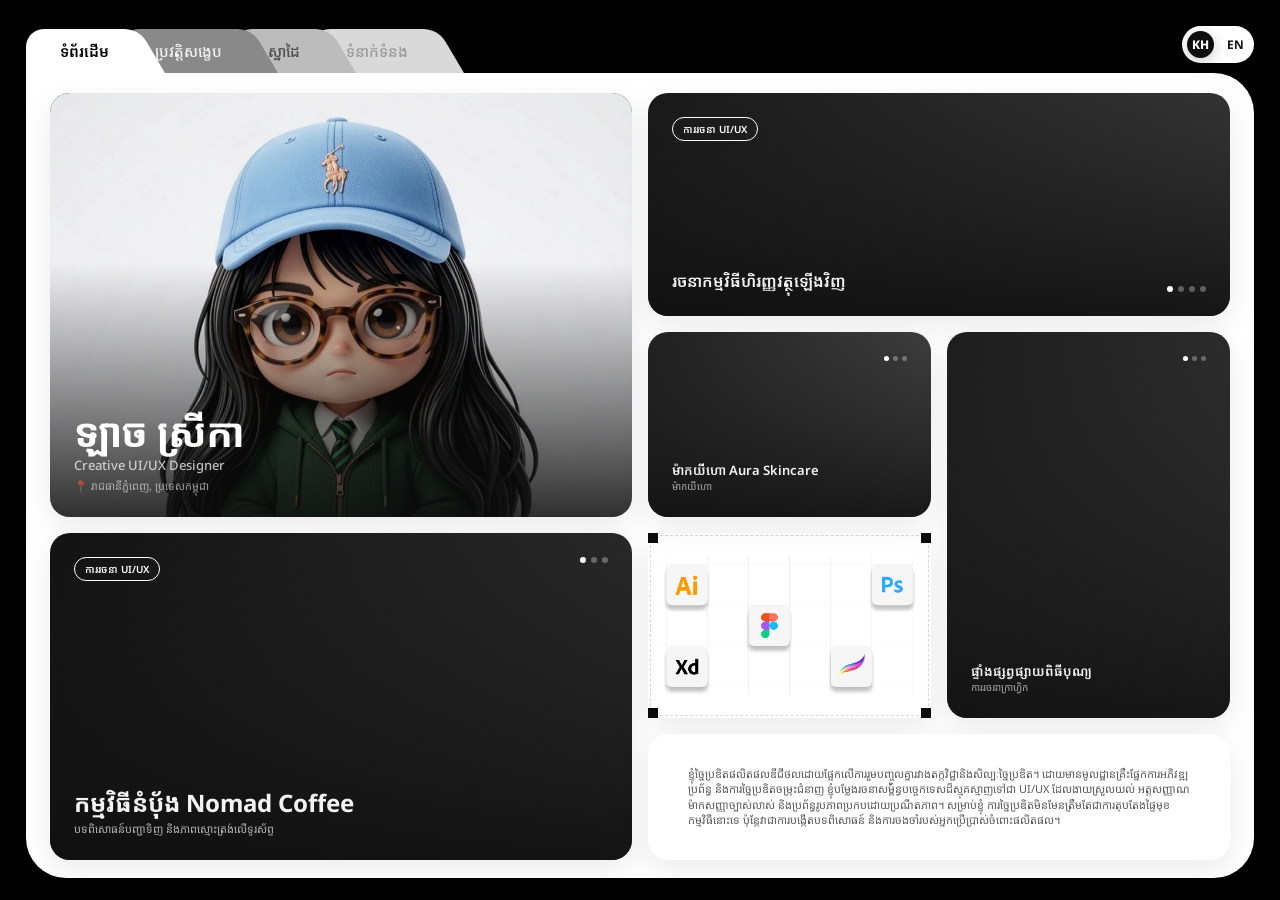
==== index.html @ 5c886372 "Contact: "Let's Work Together" hero with animated envelope Adds a hero to the top-left of the contac" ====
<!DOCTYPE html>
<html lang="en">
<head>
<meta charset="utf-8">
<meta name="viewport" content="width=device-width, initial-scale=1">
<title>Sreyka Lach — Creative UI/UX Designer</title>
<meta name="description" content="Portfolio of Sreyka Lach, Creative UI/UX Designer based in Phnom Penh, Cambodia.">
<link rel="preconnect" href="https://fonts.googleapis.com">
<link rel="preconnect" href="https://fonts.gstatic.com" crossorigin>
<link href="https://fonts.googleapis.com/css2?family=Montserrat+Alternates:wght@400;500;600;700&family=Noto+Sans+Khmer:wght@400;500;600;700&display=swap" rel="stylesheet">
<link rel="stylesheet" href="css/style-v92.css">
</head>
<body>

<div id="page-root">

  <!-- NAV -->
  <div class="nav-wrap">
    <button type="button" id="nav-hamburger" class="nav-hamburger" aria-label="Menu" aria-expanded="false">
      <span></span><span></span><span></span>
    </button>
    <nav id="nav-pill" aria-label="Primary" role="tablist">
      <button type="button" class="nav-btn" data-view="home" role="tab" aria-selected="true" tabindex="0"><span class="nav-btn-label">Home</span></button>
      <button type="button" class="nav-btn" data-view="about" role="tab" aria-selected="false" tabindex="-1"><span class="nav-btn-label">About me</span></button>
      <button type="button" class="nav-btn" data-view="work" role="tab" aria-selected="false" tabindex="-1"><span class="nav-btn-label">Work</span></button>
      <button type="button" class="nav-btn" data-view="contact" role="tab" aria-selected="false" tabindex="-1"><span class="nav-btn-label">Contact</span></button>
    </nav>
    <button type="button" id="lang-switch" class="lang-switch" data-lang="km" aria-label="Switch language">
      <span class="lang-switch-opt" id="lang-opt-km">KH</span>
      <span class="lang-switch-opt" id="lang-opt-en">EN</span>
    </button>
  </div>

  <div class="folder-panel">
  <div class="view-stage">

    <!-- ============ HOME VIEW ============ -->
    <section id="view-home" class="view" data-view-panel="home">
      <div id="home-grid" class="bento-grid">

        <!-- profile 2x2 -->
        <div class="card card-photo" data-span="2" style="grid-column:1/3;grid-row:1/3;">
          <div class="photo-underlay" style="background:linear-gradient(150deg,#141414,#3a3a3a 55%,#8a8a8a);"></div>
          <video class="photo-img" src="assets/video/home-avatar-v1.mp4" poster="assets/img/home-avatar-poster-v1.jpg" autoplay muted loop playsinline preload="auto" aria-label="Animated avatar of Sreyka Lach waving"></video>
          <div class="photo-scrim"></div>
          <div class="corner-dot" style="top:-5px;left:-5px;"></div>
          <div class="photo-content">
            <div class="display-name" id="label-name">Sreyka Lach</div>
            <div class="role-line" id="label-role">Creative UI/UX Designer</div>
            <div class="loc-line">📍 <span id="label-home-location">Phnom Penh, Cambodia</span></div>
          </div>
        </div>

        <!-- featured showcase 2x1 -->
        <div class="card card-photo" id="featured-card" data-span="2" style="grid-column:3/5;grid-row:1/2;">
          <div class="photo-underlay" id="featured-bg"></div>
          <div class="photo-scrim photo-scrim--soft"></div>
          <div class="photo-content photo-content--between">
            <div class="tag-chip" id="featured-tag"></div>
            <div class="row-between">
              <div class="proj-title" id="featured-name"></div>
              <div class="dots" id="featured-dots"></div>
            </div>
          </div>
        </div>

        <!-- skills 1x1 -->
        <div class="card card-white tools-card" data-span="1" style="grid-column:3/4;grid-row:3/4;">
          <div class="select-frame"></div>
          <div class="select-dot" style="top:0;left:0;"></div>
          <div class="select-dot" style="top:0;right:0;"></div>
          <div class="select-dot" style="bottom:0;left:0;"></div>
          <div class="select-dot" style="bottom:0;right:0;"></div>
          <img class="tools-img" src="assets/img/tools-grid-v2.jpg" alt="Tools: Illustrator, Photoshop, Figma, Adobe XD, Procreate">
        </div>

        <!-- project showcase 2x2 -->
        <div class="card card-photo" id="proj-big-card" data-span="2" style="grid-column:1/3;grid-row:3/5;">
          <div class="photo-underlay" id="proj-big-bg"></div>
          <div class="photo-scrim photo-scrim--soft"></div>
          <div class="photo-content photo-content--between">
            <div class="row-start">
              <div class="tag-chip" id="proj-big-tag"></div>
              <div class="dots" id="proj-big-dots"></div>
            </div>
            <div>
              <div class="proj-title proj-title--lg" id="proj-big-name"></div>
              <div class="proj-desc" id="proj-big-desc"></div>
            </div>
          </div>
        </div>

        <!-- project showcase 1x1 -->
        <div class="card card-photo" id="proj-small1-card" data-span="1" style="grid-column:3/4;grid-row:2/3;">
          <div class="photo-underlay" id="proj-small1-bg"></div>
          <div class="photo-scrim photo-scrim--soft"></div>
          <div class="photo-content photo-content--between">
            <div class="dots dots--end" id="proj-small1-dots"></div>
            <div>
              <div class="proj-title proj-title--sm" id="proj-small1-name"></div>
              <div class="proj-tag-sm" id="proj-small1-tag"></div>
            </div>
          </div>
        </div>

        <!-- project showcase 1x1 -->
        <div class="card card-photo" id="proj-small2-card" data-span="1" style="grid-column:4/5;grid-row:2/4;">
          <div class="photo-underlay" id="proj-small2-bg"></div>
          <div class="photo-scrim photo-scrim--soft"></div>
          <div class="photo-content photo-content--between">
            <div class="dots dots--end" id="proj-small2-dots"></div>
            <div>
              <div class="proj-title proj-title--sm" id="proj-small2-name"></div>
              <div class="proj-tag-sm" id="proj-small2-tag"></div>
            </div>
          </div>
        </div>

        <!-- about 2x1 -->
        <div class="card card-white bio-card" data-span="2" style="grid-column:3/5;grid-row:4/5;flex-direction:row;align-items:center;">
          <div class="bio-text" id="label-bio">I design digital products where systemic logic meets bold visual craft. Blending a background in systems, development, and multi-disciplinary creative design, I translate complex technical structures into intuitive UI/UX, distinct brand identities, and refined visual systems. For me, design isn't just interface polish; it's shaping how people experience and remember a product.</div>
        </div>

      </div>
    </section>

    <!-- ============ WORK VIEW ============ -->
    <section id="view-work" class="view" data-view-panel="work" hidden>
      <!-- Folder drawer: built by js/main-v27.js from the projects in js/work-projects-v7.js -->
      <div id="work-stage" class="drawer-stage"></div>
    </section>

    <!-- ============ ABOUT VIEW ============ -->
    <section id="view-about" class="view" data-view-panel="about" hidden>
      <div id="about-grid" class="bento-grid about-grid">

        <div class="card card-photo about-portrait" style="grid-column:1/2;grid-row:1/4;">
          <img class="photo-img" src="assets/img/portrait-about-v2.jpg" alt="Portrait of Sreyka Lach" style="object-position: center 12%;">
        </div>

        <div class="card card-white about-col" style="grid-column:2/3;grid-row:1/4;overflow-y:auto;">
          <div class="label-sm" style="margin-bottom:6px;" id="label-personal-story">Personal Story</div>
          <div id="personal-story" class="timeline"></div>
        </div>

        <div class="card card-white about-col" style="grid-column:3/4;grid-row:1/3;">
          <div class="label-sm" id="label-education">Education</div>
          <div id="education" class="timeline timeline--sm"></div>
        </div>

        <div class="card card-white about-col" id="skills-card" style="grid-column:3/4;grid-row:3/4;overflow-y:auto;">
          <div class="label-sm" id="label-skills">Skills</div>
          <div class="chip-row chip-row--sm" id="about-tools"></div>
          <div class="soft-skills" id="soft-skills"></div>
        </div>

        <div class="card card-white about-col" style="grid-column:4/5;grid-row:1/3;">
          <div class="label-sm" id="label-experience">Experience</div>
          <div id="experience" class="timeline timeline--sm"></div>
        </div>

        <div class="card card-white about-col" style="grid-column:4/5;grid-row:3/4;overflow-y:auto;">
          <div class="label-sm" style="margin-bottom:6px;" id="label-hobbies">Hobbies</div>
          <div class="chip-row" id="hobbies-row"></div>
        </div>

      </div>
    </section>

    <!-- ============ CONTACT VIEW ============ -->
    <section id="view-contact" class="view" data-view-panel="contact" hidden>
      <div id="contact-grid" class="bento-grid contact-grid">
        <div class="card card-photo contact-card" id="contact-card" style="">
          <img class="photo-img" src="assets/img/portrait-contact-v4.jpg" alt="Sreyka Lach">
          <div class="contact-scrim"></div>

          <!-- ===== CONTACT HERO: "Let's [envelope] Work / Together" =====
               The envelope button toggles the existing contact form below
               (same overlay + slide animation as "Say hello"). -->
          <div class="contact-hero">
            <h2 class="ch-title">
              <span class="ch-line">
                <span id="label-ch-lets">Let's</span>
                <span class="ch-icon-wrap">
                  <span class="ch-cursor ch-cursor--you" aria-hidden="true">
                    <span class="ch-pill" id="label-ch-you">You</span>
                    <svg class="ch-pointer" viewBox="0 0 12 12"><path d="M11 11 1.5 7.2 5.4 5.4 7.2 1.5Z"/></svg>
                  </span>
                  <button type="button" id="ch-envelope" class="ch-envelope" aria-label="Open contact form" aria-expanded="false" aria-controls="contact-form-sheet">
                    <svg viewBox="0 0 48 48" aria-hidden="true"><path d="M13 19l11 9 11-9" fill="none" stroke="#FFFFFF" stroke-width="4.5" stroke-linecap="round" stroke-linejoin="round"/></svg>
                  </button>
                  <span class="ch-cursor ch-cursor--me" aria-hidden="true">
                    <svg class="ch-pointer" viewBox="0 0 12 12"><path d="M1 1 10.5 4.8 6.6 6.6 4.8 10.5Z"/></svg>
                    <span class="ch-pill" id="label-ch-me">Sreyka</span>
                  </span>
                </span>
                <span id="label-ch-work">Work</span>
              </span>
              <span class="ch-line">
                <span id="label-ch-together">Together</span>
                <span class="ch-note">
                  <span id="label-ch-note">Don't hesitate,<br>drop me a line</span>
                  <!-- hand-drawn arrow curling back toward the envelope -->
                  <svg class="ch-arrow" viewBox="0 0 120 70" aria-hidden="true"><path d="M104 6c6 22-10 40-32 38-16-2-14-20 0-18 14 2 4 28-30 30-12 1-24-3-32-10m0 0 10 1m-10-1 3-10" fill="none" stroke-width="2.4" stroke-linecap="round" stroke-linejoin="round"/></svg>
                </span>
              </span>
            </h2>
          </div>
          <div class="corner-dot" style="top:-5px;left:-5px;"></div>
          <div class="corner-dot" style="top:-5px;right:-5px;"></div>
          <div class="corner-dot" style="bottom:-5px;left:-5px;"></div>
          <div class="corner-dot" style="bottom:-5px;right:-5px;"></div>

          <div class="contact-content">
            <button type="button" id="say-hello-btn" class="say-hello-btn"><span id="label-say-hello">Say hello</span> <span>→</span></button>
            <div class="social-row" id="contact-socials"></div>
          </div>

          <div id="contact-form-overlay" class="contact-form-overlay" hidden></div>
          <div id="contact-form-sheet" class="contact-form-sheet" hidden>
            <div class="contact-form-inner">
              <div class="row-between">
                <div class="form-title" id="label-lets-talk">Let's talk</div>
                <button type="button" id="close-form-btn" class="close-btn" aria-label="Close">✕</button>
              </div>
              <div class="form-email">sreyka.lach12@gmail.com</div>
              <form id="contact-form">
                <input class="contact-form-field" id="input-name" type="text" name="name" placeholder="Your name" required>
                <input class="contact-form-field" id="input-email" type="email" name="email" placeholder="Your email" required>
                <textarea class="contact-form-field" id="input-message" name="message" placeholder="Tell me about your project" rows="3" required></textarea>
                <button type="submit" class="send-btn" id="send-btn">Send message</button>
              </form>
            </div>
          </div>
        </div>
      </div>
    </section>

  </div>
  </div>
</div>

<script src="js/work-projects-v7.js"></script>
<script src="js/main-v27.js"></script>
</body>
</html>
---- css/style-v92.css ----
:root {
  --accent: #FFFFFF;
  --accent-soft: #E5E5E5;
  --ink: #17181A;
  --ink-soft: rgba(23,24,26,0.55);
  --off-white: #F2F2F2;
  --card-bg: #FFFFFF;
  --page-bg: #FAFAFA;
  --chip-bg: #F0F0F0;

  /* ---- folder-tab nav: tweak these to retune the whole component ---- */
  --tab-height: 44px;
  --tab-slant: 26px;          /* horizontal run of the outward-leaning right edge */
  --tab-corner-radius: 18px;  /* rounded top-left corner of each tab */
  --tab-curve-radius: 16px;   /* smooth curve where the slant meets the top edge */
  --tab-active-bg: #FFFFFF;
  --tab-active-color: #000000;
  --tab-inactive-bg: #D9D9D9;
  --tab-inactive-color: #999999;
  --tab-hover-bg: #CFCFCF;
  --tab-hover-color: #333333;
  --tab-transition: 300ms ease-in-out;
  --page-black: #000000;
  --panel-radius-tl: 0px;
  --panel-radius-other: 40px;
}

* { box-sizing: border-box; }

html, body {
  margin: 0;
  background: var(--page-black);
  font-family: 'Montserrat Alternates', sans-serif;
  color: var(--ink);
}

html[lang="km"], html[lang="km"] body {
  font-family: 'Noto Sans Khmer', sans-serif;
}

a { color: #17181A; text-decoration: underline; }
a:hover { color: #555555; }

button { font-family: inherit; }

img { max-width: 100%; display: block; }

@keyframes fadeUp {
  from { opacity: 0; transform: translateY(16px); }
  to { opacity: 1; transform: translateY(0); }
}
@keyframes slideUpForm {
  from { transform: translateY(100%); }
  to { transform: translateY(0); }
}
@keyframes fadeInOverlay {
  from { opacity: 0; }
  to { opacity: 1; }
}

#page-root {
  height: 100vh;
  min-height: 100vh;
  overflow: hidden;
  box-sizing: border-box;
  background: var(--page-black);
  padding: 26px 26px 22px;
  display: flex;
  flex-direction: column;
  gap: 0;
}

/* ---------- FOLDER COVER PANEL ---------- */
.folder-panel {
  flex: 1;
  min-height: 0;
  background: var(--tab-active-bg);
  border-radius: var(--panel-radius-tl) var(--panel-radius-other) var(--panel-radius-other) var(--panel-radius-other);
  box-shadow: 0 24px 60px rgba(0,0,0,0.45);
  padding: 20px 24px 18px;
  display: flex;
  flex-direction: column;
}

/* ---------- NAV (folder tabs) ---------- */
.nav-wrap {
  display: flex; justify-content: space-between; align-items: flex-end; gap: 10px;
  flex-shrink: 0; flex-wrap: wrap; width: 100%; position: relative;
  padding: 0;
}

.lang-switch {
  display: flex;
  align-items: center;
  gap: 8px;
  border: none;
  cursor: pointer;
  padding: 5px;
  flex-shrink: 0;
  background: #FFFFFF;
  border-radius: 999px;
  box-shadow: 0 4px 20px rgba(0,0,0,0.08);
  /* Lifts the pill clear of the panel so there's visible breathing room
     underneath it, floating cleanly above the panel's rounded corner. */
  margin-bottom: 10px;
}
.lang-switch-opt {
  display: flex;
  align-items: center;
  justify-content: center;
  font-size: 12px;
  font-weight: 700;
  color: #17181A;
  width: 27px;
  height: 27px;
  border-radius: 50%;
  transition: all .25s ease;
}
.lang-switch-opt.is-active {
  background: #0D0D0D;
  color: #FFFFFF;
  font-weight: 800;
  box-shadow: 0 4px 14px rgba(0,0,0,0.2);
}

#nav-pill {
  display: inline-flex;
  align-items: flex-end;
  gap: 0;
  background: transparent;
  border: none;
  border-radius: 0;
  padding: 0;
  box-shadow: none;
}

.nav-hamburger {
  display: none;
  flex-direction: column;
  justify-content: center;
  align-items: center;
  gap: 4px;
  width: 42px;
  height: 42px;
  flex-shrink: 0;
  border: none;
  cursor: pointer;
  background: #FFFFFF;
  border-radius: 50%;
  box-shadow: 0 4px 20px rgba(0,0,0,0.08);
}
.nav-hamburger span {
  display: block;
  width: 16px;
  height: 2px;
  border-radius: 2px;
  background: #17181A;
}

/* Tab silhouette: rounded top-left corner, flat bottom, and a right edge that
   leans outward with a smooth curve where it meets the top edge. Computed
   for --tab-height:44px / --tab-slant:26px / --tab-corner-radius:18px /
   --tab-curve-radius:16px - regenerate the point list if you change those.
   Densely sampled (32 points across the corner + curve, up from the
   original ~11) because at the tab's current on-screen size the sparser
   version was visibly faceted rather than a true smooth curve - each
   straight segment between points was long enough to read as a "step". */
.nav-btn {
  appearance: none;
  border: none;
  cursor: pointer;
  /* No explicit font-family here on purpose - inherit the same
     Montserrat Alternates / Noto Sans Khmer switch the rest of the page
     uses (via html[lang] on body), so the nav matches the content font
     instead of silently falling back to a generic system font for Khmer. */
  font-size: 15px;
  font-weight: 500;
  height: var(--tab-height);
  padding: 0 calc(var(--tab-slant) + 30px) 0 34px;
  background: var(--tab-inactive-bg);
  color: var(--tab-inactive-color);
  display: flex;
  align-items: center;
  justify-content: center;
  border-radius: 0;
  clip-path: polygon(
    0 18px, 0.13px 15.83px, 0.52px 13.69px, 1.17px 11.62px, 2.06px 9.63px,
    3.19px 7.77px, 4.53px 6.06px, 6.06px 4.53px, 7.77px 3.19px, 9.63px 2.06px,
    11.62px 1.17px, 13.69px 0.52px, 15.83px 0.13px, 18px 0,
    calc(100% - 42px) 0,
    calc(100% - 40.14px) 0.05px,
    calc(100% - 38.34px) 0.19px,
    calc(100% - 36.60px) 0.43px,
    calc(100% - 34.91px) 0.76px,
    calc(100% - 33.27px) 1.19px,
    calc(100% - 31.68px) 1.72px,
    calc(100% - 30.16px) 2.33px,
    calc(100% - 28.68px) 3.05px,
    calc(100% - 27.26px) 3.86px,
    calc(100% - 25.90px) 4.76px,
    calc(100% - 24.58px) 5.77px,
    calc(100% - 23.33px) 6.86px,
    calc(100% - 22.13px) 8.05px,
    calc(100% - 20.98px) 9.34px,
    calc(100% - 19.88px) 10.72px,
    calc(100% - 18.84px) 12.20px,
    calc(100% - 17.86px) 13.77px,
    100% 44px, 0 44px
  );
  transition: background var(--tab-transition), color var(--tab-transition),
              transform var(--tab-transition);
  position: relative;
  min-width: 0;
  white-space: nowrap;
  /* This overlap has to reach past the point where the previous tab's own
     slant edge is still nearly flat (that slant runs over the last 42px
     of each tab - see the clip-path above), otherwise the next tab's
     rounded corner and the previous tab's downward-curving slant meet
     going in opposite directions and leave a black notch between them
     where neither shape covers. 44px clears that with a small margin. */
  margin-left: -44px;
}
.nav-btn:first-child { margin-left: 0; }
/* Stacking order reversed to read like real folder tabs staged front-to-
   back in reading order: Home sits on top, with About/Work/Contact
   layered progressively further behind it, instead of the last tab
   covering all the others. */
.nav-btn:nth-of-type(1) { z-index: 4; }
.nav-btn:nth-of-type(2) { z-index: 3; }
.nav-btn:nth-of-type(3) { z-index: 2; }
.nav-btn:nth-of-type(4) { z-index: 1; }

/* Radial grey shading: inactive tabs closer to the active one are darker,
   fading out with distance (set as dist-1/2/3 classes in JS), so the row
   reads as folder tabs receding around the selected one. Placed before
   the hover rule below so hovering still overrides with its own color. */
.nav-btn.dist-1 { background: #898989; color: #F2F2F2; }
.nav-btn.dist-2 { background: #BCBCBC; color: #4D4D4D; }
.nav-btn.dist-3 { background: #D9D9D9; color: #999999; }

.nav-btn:not(.is-active):hover {
  background: var(--tab-hover-bg);
  color: var(--tab-hover-color);
}
.nav-btn:not(.is-active):hover .nav-btn-label {
  transform: scale(1.08);
}
.nav-btn:not(.is-active) {
  max-width: 240px;
}
.nav-btn.is-active {
  background: var(--tab-active-bg);
  color: var(--tab-active-color);
  font-weight: 600;
  z-index: 5;
  max-width: none;
}
.nav-btn:focus-visible {
  outline: 3px solid #4C9EFF;
  outline-offset: -3px;
  z-index: 10;
}
.nav-btn-label {
  display: inline-block;
  min-width: 0;
  max-width: 100%;
  overflow: hidden;
  text-overflow: ellipsis;
  white-space: nowrap;
  transition: transform var(--tab-transition);
}


/* ---------- VIEW STAGE ---------- */
.view-stage { flex: 1; min-height: 0; height: 100%; }
.view { animation: fadeUp .4s ease both; height: 100%; }

/* ---------- BENTO GRID BASE ---------- */
/* Height is a percentage of the flex-computed .view-stage size (not a
   vh-based guess) so it always exactly fills whatever room is actually
   left below the nav on desktop, with no scrollbar. Overridden back to
   auto-height/scrollable at tablet and mobile widths further down. */
.bento-grid {
  display: grid;
  gap: 16px;
  height: 100%;
  min-height: 0;
}

.card {
  position: relative;
  border: none;
  background: var(--card-bg);
  box-shadow: 0 10px 30px rgba(0,0,0,0.08);
  transition: transform .3s ease, box-shadow .3s ease;
  animation: fadeUp .5s ease both;
}
.card:hover {
  transform: translateY(-4px);
  box-shadow: 0 16px 36px rgba(0,0,0,0.14);
}

.card-white {
  border-radius: 20px;
  padding: 24px;
  display: flex;
  flex-direction: column;
  gap: 6px;
}

.card-photo {
  overflow: hidden;
  border-radius: 20px;
}

.photo-underlay { position: absolute; inset: 0; transition: background-image .6s ease; }
.photo-img {
  position: absolute;
  inset: 0;
  width: 100%;
  height: 100%;
  object-fit: cover;
}
.photo-scrim {
  position: absolute; inset: 0; pointer-events: none;
  background: linear-gradient(180deg, transparent 40%, rgba(13,13,13,0.85) 100%);
}
.photo-scrim--soft {
  background: linear-gradient(180deg, rgba(13,13,13,0.15) 0%, rgba(13,13,13,0.85) 100%);
}
.corner-dot {
  position: absolute; width: 10px; height: 10px; background: #FFFFFF;
  pointer-events: none; z-index: 2;
}

.photo-content {
  position: relative; z-index: 1; height: 100%;
  display: flex; flex-direction: column; justify-content: flex-end;
  padding: 24px; gap: 4px; color: var(--off-white);
}
.photo-content--between { justify-content: space-between; }


.display-name {
  font-size: clamp(24px, 4.5vh, 40px); font-weight: 700; letter-spacing: -0.02em;
  line-height: 1; color: #FFFFFF;
}
.role-line { font-size: 13px; color: rgba(245,245,245,0.75); font-weight: 500; }
.loc-line { font-size: 11px; color: rgba(245,245,245,0.6); }

.tag-chip {
  display: inline-flex; width: fit-content; font-size: 10px; font-weight: 600;
  padding: 4px 10px; border-radius: 999px; border: 1px solid var(--accent); color: var(--accent);
}
.row-between { display: flex; justify-content: space-between; align-items: flex-end; }
.row-start { display: flex; justify-content: space-between; align-items: flex-start; }
.proj-title { font-size: 16px; font-weight: 600; color: var(--off-white); }
.proj-title--lg { font-size: clamp(18px, 3.2vh, 24px); font-weight: 700; }
.proj-title--sm { font-size: 13px; font-weight: 600; }
.proj-desc { font-size: 11px; color: rgba(245,245,245,0.7); margin-top: 2px; }
.proj-tag-sm { font-size: 10px; color: rgba(245,245,245,0.65); }

.dots { display: flex; gap: 5px; }
.dots--end { justify-content: flex-end; gap: 4px; }
.dot {
  width: 6px; height: 6px; border-radius: 50%; cursor: pointer; border: none; padding: 0;
  background: rgba(255,255,255,0.3);
}
.dot.is-active { background: var(--accent); }
.dots--end .dot { width: 5px; height: 5px; }

.label-sm { font-size: 11px; font-weight: 600; color: var(--ink-soft); }
.chip-row { display: flex; flex-wrap: wrap; gap: 5px; }
.chip {
  font-size: 10px; font-weight: 600; padding: 4px 8px; border-radius: 9px;
  background: var(--chip-bg); border: 1px solid rgba(13,13,13,0.05); color: var(--ink);
}
.bio-text { font-size: 11px; line-height: 1.4; color: rgba(23,24,26,0.7); padding: 16px; }

/* ---------- HOME GRID ---------- */
#home-grid {
  grid-template-columns: repeat(4, 1fr);
  grid-template-rows: minmax(70px,1.15fr) minmax(70px,0.95fr) minmax(70px,0.95fr) minmax(60px,0.65fr);
}

/* ---------- WORK: FOLDER DRAWER ---------- */
/* Folders styled like the top menu tabs: the same silhouette (rounded
   top-left, slanted curved right edge, scaled to the tab height), no
   outlines - each tab runs straight into its own body in one solid
   colour - all white with black text. Hover turns a folder black with
   white text. Each .folder box is only its visible band; its body runs
   just far enough down to tuck under the next folder (or the shelf).
   On desktop the bands share the panel's height so everything fits
   without scrolling. Content comes from the js/work-projects-v*.js
   data file. */
.drawer-stage { height: 100%; }
.folder-stack {
  --band-max: 64px;    /* tallest a folder band gets when there's room */
  --stack-inset: 40px; /* folders sit this far inside the shelf's ends */
  --tab-w: 0.34;       /* tab width, as a fraction of folder width */
  height: 100%;
  display: flex; flex-direction: column; justify-content: flex-end;
  padding: 6px var(--stack-inset) 0;
}
.folder {
  --p: var(--p-d);
  --shade: #FFFFFF;
  --ink: #111111;
  /* cqw/cqh = this folder's band, used to size the tab and its text */
  container-type: size;
  --th: min(46px, 100cqh * 0.74);   /* tab height */
  --r: calc(var(--th) * 0.3);       /* edge inset unit */
  position: relative; display: block;
  flex: 1 1 0; min-height: 0; max-height: var(--band-max);
  color: var(--ink); text-decoration: none; outline: none; cursor: pointer;
  /* soft shadow along the folder's top edge: with every folder white,
     this is what separates each sheet from the one behind it */
  filter: drop-shadow(0 -2px 5px rgba(0,0,0,0.16));
}
/* color set here too: the global a:hover rule would otherwise grey the text */
.folder:hover, .folder:focus-visible { --shade: #111111; --ink: #FFFFFF; color: var(--ink); }
.folder.is-lifted { visibility: hidden; }
/* Only the top (backmost) folder gets rounded top corners; the rest stay
   square so the stack's sides read as one straight edge. Radius = --r,
   so even an edge tab (inset by at least --r) starts clear of the curve. */
.folder:first-child .folder-body { border-radius: var(--r) var(--r) 0 0; }
.folder-body, .folder-tab { background: var(--shade); transition: background-color 200ms ease, color 200ms ease; }
.folder-body {
  position: absolute; top: var(--th); left: 0; right: 0;

  /* reaches one tab-height past the band: down to where the next
     folder's own body begins */
  bottom: calc(-1 * var(--th));
}
.folder-tab {
  position: absolute; z-index: 1;
  /* +1px overlaps the body so no hairline shows between them */
  top: 0; height: calc(var(--th) + 1px);
  /* Same width for every tab; --p places it along the folder (0 = left,
     1 = right), kept two inset units inside the edges. */
  width: calc(var(--tab-w) * 100cqw);
  left: calc(2 * var(--r) + var(--p) * (100% - 4 * var(--r)));
  transform: translateX(calc(var(--p) * -100%));
  display: flex; align-items: center; justify-content: space-between;
  gap: calc(var(--th) * 0.3);
  /* right padding clears the slanted edge */
  padding: 0 calc(var(--th) * 0.75) 0 calc(var(--th) * 0.45);
  clip-path: polygon(
    0 calc(var(--th) * 0.4091),
    calc(var(--th) * 0.0030) calc(var(--th) * 0.3598),
    calc(var(--th) * 0.0118) calc(var(--th) * 0.3111),
    calc(var(--th) * 0.0266) calc(var(--th) * 0.2641),
    calc(var(--th) * 0.0468) calc(var(--th) * 0.2189),
    calc(var(--th) * 0.0725) calc(var(--th) * 0.1766),
    calc(var(--th) * 0.1030) calc(var(--th) * 0.1377),
    calc(var(--th) * 0.1377) calc(var(--th) * 0.1030),
    calc(var(--th) * 0.1766) calc(var(--th) * 0.0725),
    calc(var(--th) * 0.2189) calc(var(--th) * 0.0468),
    calc(var(--th) * 0.2641) calc(var(--th) * 0.0266),
    calc(var(--th) * 0.3111) calc(var(--th) * 0.0118),
    calc(var(--th) * 0.3598) calc(var(--th) * 0.0030),
    calc(var(--th) * 0.4091) 0,
    calc(100% - var(--th) * 0.9545) 0,
    calc(100% - var(--th) * 0.9123) calc(var(--th) * 0.0011),
    calc(100% - var(--th) * 0.8714) calc(var(--th) * 0.0043),
    calc(100% - var(--th) * 0.8318) calc(var(--th) * 0.0098),
    calc(100% - var(--th) * 0.7934) calc(var(--th) * 0.0173),
    calc(100% - var(--th) * 0.7561) calc(var(--th) * 0.0270),
    calc(100% - var(--th) * 0.7200) calc(var(--th) * 0.0391),
    calc(100% - var(--th) * 0.6855) calc(var(--th) * 0.0530),
    calc(100% - var(--th) * 0.6518) calc(var(--th) * 0.0693),
    calc(100% - var(--th) * 0.6195) calc(var(--th) * 0.0877),
    calc(100% - var(--th) * 0.5886) calc(var(--th) * 0.1082),
    calc(100% - var(--th) * 0.5586) calc(var(--th) * 0.1311),
    calc(100% - var(--th) * 0.5302) calc(var(--th) * 0.1559),
    calc(100% - var(--th) * 0.5030) calc(var(--th) * 0.1830),
    calc(100% - var(--th) * 0.4768) calc(var(--th) * 0.2123),
    calc(100% - var(--th) * 0.4518) calc(var(--th) * 0.2436),
    calc(100% - var(--th) * 0.4282) calc(var(--th) * 0.2773),
    calc(100% - var(--th) * 0.4059) calc(var(--th) * 0.3130),
    100% 100%,
    0 100%
  );
}
.folder-title {
  position: relative; min-width: 0;
  overflow: hidden; text-overflow: ellipsis; white-space: nowrap;
  font-size: clamp(11px, var(--th) * 0.38, 18px); font-weight: 600; line-height: 1.3;
}
.folder-tag {
  position: relative; flex: none;
  font-size: clamp(9px, var(--th) * 0.25, 12px); font-weight: 500; line-height: 1.3;
  opacity: 0.7; white-space: nowrap;
}
.folder:focus-visible .folder-title { text-decoration: underline; text-underline-offset: 3px; }
/* Drawer front: full panel width, flush with the panel's bottom edge
   (cancels the panel's 24px side / 18px bottom padding). */
.drawer-shelf {
  position: relative; flex: none; z-index: 1;
  height: clamp(56px, 9vh, 96px);
  margin: 0 calc(-1 * (var(--stack-inset) + 24px)) -18px;
  background: #FFFFFF; box-shadow: 0 -6px 16px rgba(0,0,0,0.08);
  border-radius: 0 0 var(--panel-radius-other) var(--panel-radius-other);
}
.drawer-handle {
  position: absolute; left: 50%; top: 50%; width: 20%; height: clamp(12px, 2vh, 20px);
  border-radius: 999px; background: #D9D9D9; transform: translate(-50%, -50%);
}

/* ---------- WORK: PROJECT DETAIL ---------- */
html.wd-lock, html.wd-lock body { overflow: hidden; }
.work-detail { position: fixed; inset: 0; z-index: 1000; }
.wd-backdrop {
  position: absolute; inset: 0;
  background: rgba(0,0,0,0.6);
  backdrop-filter: blur(6px); -webkit-backdrop-filter: blur(6px);
  opacity: 0; transition: opacity 500ms ease-in-out;
}
.wd-sheet {
  position: absolute; inset: 16px;
  background: #FFFFFF; color: var(--ink); border-radius: 20px;
  overflow-y: auto; overscroll-behavior: contain;
  opacity: 0; transition: opacity 360ms ease-in-out;
}
.work-detail.is-open .wd-backdrop, .work-detail.is-open .wd-sheet { opacity: 1; }
.wd-sheet.is-swapping { animation: wdSwap 360ms ease both; }
@keyframes wdSwap { from { opacity: 0; } to { opacity: 1; } }
.wd-close {
  position: sticky; top: 16px; z-index: 5;
  /* block-level so the negative bottom margin pulls the hero up under it */
  margin: 16px 0 -56px 16px; width: max-content;
  display: flex; align-items: center; gap: 8px;
  height: 40px; padding: 0 16px 0 12px; border-radius: 999px;
  background: rgba(255,255,255,0.92); color: #111;
  border: 1px solid rgba(0,0,0,0.12);
  backdrop-filter: blur(10px); -webkit-backdrop-filter: blur(10px);
  font: inherit; font-size: 13px; font-weight: 600; cursor: pointer;
}
.wd-close:hover { background: #FFFFFF; }
.wd-close-x { font-size: 15px; line-height: 1; }
.wd-hero {
  position: relative; overflow: hidden;
  height: min(64vh, 560px); min-height: 300px;
  border-radius: 20px 20px 0 0;
  background-size: cover; background-position: center;
  color: #FFFFFF;
}
.wd-hero[data-tone="light"] { color: #111; }
.wd-hero.is-hidden { visibility: hidden; }
.wd-title {
  position: absolute; left: 48px; right: 48px; bottom: 40px; margin: 0;
  font-size: clamp(34px, 5.6vw, 76px); font-weight: 700; line-height: 1.05;
}
.wd-hero-tag { position: absolute; top: 28px; right: 32px; font-size: 13px; font-weight: 500; opacity: 0.8; }
.wd-ph-label {
  position: absolute; right: 32px; bottom: 32px;
  font-size: 11px; font-weight: 600; letter-spacing: 0.06em; opacity: 0.5;
  border: 1px dashed currentColor; border-radius: 6px; padding: 4px 8px;
}
.wd-body {
  max-width: 1040px; margin: 0 auto; padding: 48px 48px 64px;
  opacity: 0; transform: translateY(14px);
  transition: opacity 420ms ease 180ms, transform 420ms ease 180ms;
}
.work-detail.is-open .wd-body { opacity: 1; transform: none; }
.wd-meta {
  display: grid; grid-template-columns: repeat(4, 1fr); gap: 24px; margin: 0;
  padding-bottom: 32px; border-bottom: 1px solid #E6E6E6;
}
.wd-meta dt { font-size: 11px; font-weight: 600; letter-spacing: 0.06em; color: var(--ink-soft); }
.wd-meta dd { margin: 6px 0 0; font-size: 15px; font-weight: 600; }
.wd-lead { margin: 40px 0 0; font-size: clamp(18px, 2vw, 24px); line-height: 1.5; }
.wd-two { display: grid; grid-template-columns: 1fr 1fr; gap: 40px; }
.wd-section { margin-top: 44px; }
.wd-h2 { margin: 0 0 12px; font-size: 12px; font-weight: 600; letter-spacing: 0.08em; color: var(--ink-soft); }
.wd-text { margin: 0; font-size: 15px; line-height: 1.65; color: rgba(23,24,26,0.85); }
.wd-screens { display: grid; grid-template-columns: repeat(2, 1fr); gap: 16px; }
.wd-shot {
  aspect-ratio: 4 / 3; border-radius: 14px; overflow: hidden; background: #F2F2F2;
  display: flex; align-items: center; justify-content: center;
  font-size: 12px; font-weight: 600; color: rgba(0,0,0,0.35);
}
.wd-shot img { width: 100%; height: 100%; object-fit: cover; }
/* an odd last image spans the full row */
.wd-shot:nth-child(odd):last-child { grid-column: 1 / -1; aspect-ratio: 16 / 9; }
.wd-tools { display: flex; flex-wrap: wrap; gap: 10px; }
.wd-tool {
  display: inline-flex; align-items: center; gap: 8px;
  padding: 6px 14px 6px 6px; border-radius: 999px; background: #F2F2F2;
  font-size: 13px; font-weight: 600;
}
.wd-tool svg { width: 30px; height: 30px; padding: 3px; border-radius: 8px; background: #FFFFFF; box-sizing: border-box; }
.wd-pager { display: grid; grid-template-columns: 1fr 1fr; gap: 16px; margin-top: 64px; }
.wd-pager button {
  display: flex; flex-direction: column; gap: 6px; align-items: flex-start;
  padding: 20px 24px; border-radius: 16px; border: 1.5px solid #111;
  background: #FFFFFF; color: #111; font: inherit; text-align: left; cursor: pointer;
  transition: background 200ms ease, color 200ms ease;
}
.wd-pager button.wd-next { align-items: flex-end; text-align: right; }
.wd-pager button:hover, .wd-pager button:focus-visible { background: #111; color: #FFFFFF; }
.wd-pager small { font-size: 11px; font-weight: 600; letter-spacing: 0.06em; opacity: 0.6; }
.wd-pager strong { font-size: 18px; font-weight: 700; }
/* Shared-element ghost: the folder tab morphing into the detail hero. */
.wd-ghost { position: fixed; z-index: 1001; overflow: hidden; pointer-events: none; }
.wd-ghost-fill { position: absolute; inset: 0; background-size: cover; background-position: center; }
.wd-ghost-title { position: absolute; font-weight: 700; line-height: 1.05; white-space: nowrap; }
@media (prefers-reduced-motion: reduce) {
  .wd-backdrop, .wd-sheet, .wd-body { transition: none; }
}

/* ---------- ABOUT GRID ---------- */
.about-grid {
  grid-template-columns: repeat(4, 1fr);
  /* Bottom row (Skills/Hobbies) only as tall as its content, so the
     Education/Experience cards above get the rest of the height. */
  grid-template-rows: 1fr 1fr auto;
}
.about-portrait { position: relative; }
.about-col { overflow: hidden; overflow-y: auto; }

.timeline { display: flex; flex-direction: column; gap: 2px; }
.timeline-item { display: flex; gap: 10px; }
.timeline-dot-col { display: flex; flex-direction: column; align-items: center; flex-shrink: 0; width: 10px; }
.timeline-dot { width: 10px; height: 10px; border-radius: 50%; background: #0D0D0D; flex-shrink: 0; }
.timeline-line { width: 2px; flex: 1; background: #D8D8D8; margin-top: 2px; }
.timeline-body { padding-bottom: 16px; }
.timeline-title { font-size: 12px; font-weight: 700; color: var(--ink); }
.timeline-text { font-size: 10px; line-height: 1.6; color: rgba(23,24,26,0.6); margin-top: 4px; }

.timeline--sm .timeline-item { gap: 8px; }
.timeline--sm .timeline-dot-col { width: 8px; }
.timeline--sm .timeline-dot { width: 8px; height: 8px; }
.timeline--sm .timeline-body { padding-bottom: 10px; }
.timeline--sm .timeline-title { font-size: 12px; font-weight: 600; }
.timeline--sm .timeline-sub { font-size: 10px; color: var(--ink-soft); }
.timeline--sm .timeline-sub a { color: #17181A; font-weight: 600; }

.chip-row--sm .chip { font-size: 9px; padding: 3px 7px; border-radius: 8px; }

.tools-card { position: relative; }
.select-frame {
  position: absolute; inset: 2px; border: 1.5px dashed #D9D9D9;
  pointer-events: none; z-index: 2;
}
.select-dot {
  position: absolute; width: 10px; height: 10px; background: #0D0D0D;
  z-index: 3;
}
/* Tool grid artwork, scaled to fit the card. Negative margins let it use
   most of the card's padding too (stopping short of the dashed frame),
   so the icons read as large as possible at every card size. */
.tools-img {
  --bleed: 14px;
  position: relative; z-index: 1;
  flex: 1; min-height: 0;
  margin: calc(-1 * var(--bleed));
  width: calc(100% + 2 * var(--bleed)); max-width: none;
  object-fit: contain;
}
.soft-skills { display: flex; flex-direction: column; gap: 3px; margin-top: 18px; }
.soft-skill {
  display: flex; align-items: center; gap: 6px; font-size: 9px; font-weight: 600;
  padding: 4px 8px; border-radius: 999px;
  background: linear-gradient(180deg, #F3F3F3, #E2E2E2); color: #17181A;
  box-shadow: inset 0 1px 0 rgba(255,255,255,0.6), 0 2px 4px rgba(0,0,0,0.12);
}
.soft-skill svg { width: 13px; height: 13px; flex-shrink: 0; }

/* ---------- CONTACT ---------- */
.contact-grid { grid-template-columns: 1fr; grid-template-rows: 1fr; }
.contact-card {
  border-radius: 20px; color: var(--off-white); padding: 24px;
  display: flex; flex-direction: column; justify-content: flex-end; gap: 16px;
  background: #FFFFFF;
}
.contact-card:hover { transform: none; box-shadow: 0 10px 30px rgba(0,0,0,0.08); }
.contact-card .photo-img { object-fit: contain; object-position: center bottom; }
/* ---------- CONTACT HERO ---------- */
/* "Let's [envelope] Work / Together", top-left of the contact card; the
   illustration sits to its right (desktop) or below it (phones). */
.contact-card .photo-img { object-position: 92% bottom; }
.contact-hero {
  position: relative; z-index: 2; margin-bottom: auto;
  padding: clamp(8px, 2vw, 28px) clamp(8px, 2.4vw, 32px) 0;
  color: #111;
}
.ch-title {
  margin: 0; font-weight: 700; line-height: 0.98; letter-spacing: -0.035em;
  font-size: clamp(44px, 6.6vw, 112px);
}
html[lang="km"] .ch-title { letter-spacing: 0; line-height: 1.3; }
.ch-line { display: flex; align-items: center; flex-wrap: wrap; column-gap: 0.18em; }
.ch-icon-wrap { position: relative; display: inline-flex; }
/* envelope: amber tile with a white flap chevron; breathes gently */
.ch-envelope {
  /* buttons don't inherit font-size; the em sizes below need the headline's */
  font-size: inherit;
  width: 1.18em; height: 0.84em; padding: 0; border: 0; cursor: pointer;
  border-radius: 0.2em; background: #F5B942;
  display: inline-flex; align-items: center; justify-content: center;
  box-shadow: 0 0.12em 0.3em rgba(245,185,66,0.35);
  animation: chBreathe 2s ease-in-out infinite;
  transition: transform 220ms ease, filter 220ms ease;
}
.ch-envelope svg { width: 62%; height: 62%; }
/* the breathing animation would override transform, so hover drops it */
.ch-envelope:hover, .ch-envelope:focus-visible { animation: none; transform: scale(1.1); filter: brightness(1.08); }
.ch-envelope:focus-visible { outline: 3px solid #111; outline-offset: 4px; }
.ch-envelope[aria-expanded="true"] { animation: none; }
@keyframes chBreathe {
  0%, 100% { transform: scale(1); box-shadow: 0 0.12em 0.3em rgba(245,185,66,0.35); }
  50% { transform: scale(1.05); box-shadow: 0 0.14em 0.6em rgba(245,185,66,0.65); }
}
/* floating "You" / "Sreyka" pills with cursor pointers aimed at the icon */
.ch-cursor { position: absolute; display: flex; align-items: center; gap: 2px; pointer-events: none; z-index: 1; }
.ch-cursor--you { right: 82%; bottom: 96%; }
.ch-cursor--me { left: 88%; top: 82%; }
.ch-pointer { width: 14px; height: 14px; }
.ch-cursor--you .ch-pointer { align-self: flex-end; margin-bottom: -8px; fill: #2E9E6B; }
.ch-cursor--me .ch-pointer { align-self: flex-start; margin-top: -8px; fill: #F26B3A; }
.ch-pill {
  font-size: clamp(10px, 0.95vw, 13px); font-weight: 600; letter-spacing: 0;
  line-height: 1; white-space: nowrap; color: #FFFFFF;
  padding: 6px 12px; border-radius: 999px;
}
.ch-cursor--you .ch-pill { background: #2E9E6B; }
.ch-cursor--me .ch-pill { background: #F26B3A; }
/* supporting note + hand-drawn arrow */
.ch-note {
  position: relative; align-self: center; margin-left: 0.25em;
  font-size: clamp(13px, 1.25vw, 18px); font-weight: 700; letter-spacing: 0; line-height: 1.3;
}
.ch-arrow {
  position: absolute; left: -10%; top: 100%; width: clamp(70px, 7vw, 120px); height: auto;
  stroke: #F5B942; transform: rotate(-8deg);
}
@media (prefers-reduced-motion: reduce) {
  .ch-envelope { animation: none; }
}

.contact-scrim {
  position: absolute; inset: 0; pointer-events: none;
  /* Only darkens the bottom band behind the white social-link text - a
     full-height fade washed out the whole illustration, making it look
     blurry/foggy. */
  background: linear-gradient(180deg, rgba(13,13,13,0) 62%, rgba(13,13,13,0.85) 100%);
}
.contact-content {
  position: relative; z-index: 1;
  display: flex; align-items: center; justify-content: space-between; flex-wrap: wrap; gap: 12px;
}
.say-hello-btn {
  appearance: none; border: 1px solid var(--accent-soft); cursor: pointer;
  background: var(--accent); color: #0D0D0D; font-size: 15px; font-weight: 700;
  padding: 16px 30px; border-radius: 999px; width: fit-content;
  display: inline-flex; align-items: center; gap: 8px;
  box-shadow: 0 10px 24px rgba(0,0,0,0.25); transition: transform .3s ease;
}
.say-hello-btn:hover { transform: translateY(-3px); }
.say-hello-btn span { font-size: 15px; line-height: 1; }

.social-row { display: flex; flex-wrap: wrap; justify-content: flex-end; gap: 10px; }
.social-pill, .location-pill {
  display: flex; align-items: center; gap: 8px;
  background: rgba(255,255,255,0.14); border: 1px solid rgba(255,255,255,0.28);
  backdrop-filter: blur(18px); -webkit-backdrop-filter: blur(18px);
  border-radius: 999px; padding: 8px 14px 8px 8px;
  box-shadow: 0 8px 24px rgba(0,0,0,0.18);
  transition: transform .3s ease, background .3s ease;
  text-decoration: none;
}
.social-pill:hover { transform: translateY(-3px); background: rgba(255,255,255,0.22); }
.social-icon-badge {
  width: 34px; height: 34px; border-radius: 50%; background: #FFFFFF;
  display: flex; align-items: center; justify-content: center; flex-shrink: 0;
  overflow: hidden;
}
.social-icon-badge img { width: 22px; height: 22px; object-fit: contain; filter: grayscale(100%); }
.location-pill .social-icon-badge img { width: 24px; height: 24px; }
.social-name { font-size: 11px; font-weight: 700; color: #F5F5F5; }
.social-handle { font-family: monospace; font-size: 9px; color: rgba(245,245,245,0.7); letter-spacing: -0.01em; }

.contact-form-overlay {
  position: absolute; inset: 0; background: rgba(13,13,13,0.5); z-index: 50;
  animation: fadeInOverlay .25s ease both;
}
.contact-form-sheet {
  position: absolute; left: 0; right: 0; bottom: 0; z-index: 51;
  animation: slideUpForm .35s cubic-bezier(.2,.8,.2,1) both;
}
.contact-form-inner {
  width: 100%; background: linear-gradient(160deg, #0D0D0D, #2E2E2E); color: #F5F5F5;
  border-radius: 20px 20px 0 0; padding: 22px 22px 24px;
  box-shadow: 0 -10px 40px rgba(0,0,0,0.3);
  display: flex; flex-direction: column; gap: 12px;
}
.form-title { font-size: 24px; font-weight: 700; }
.close-btn {
  appearance: none; border: none; background: rgba(255,255,255,0.15); color: #F5F5F5;
  width: 28px; height: 28px; border-radius: 50%; cursor: pointer; font-size: 14px; line-height: 1;
}
.form-email { font-size: 12px; opacity: 0.75; margin-top: -8px; }
#contact-form { display: flex; flex-direction: column; gap: 12px; }
.contact-form-field {
  appearance: none; border: 1px solid rgba(255,255,255,0.3); background: #FFFFFF; color: #17181A;
  border-radius: 12px; padding: 12px 14px; font-family: inherit; font-size: 13px; outline: none; resize: none;
}
.contact-form-field::placeholder { color: rgba(23,24,26,0.45); }
.send-btn {
  appearance: none; border: none; cursor: pointer; background: var(--accent); color: #0D0D0D;
  font-size: 14px; font-weight: 700; padding: 13px 20px; border-radius: 999px; margin-top: 4px;
}

.form-sent-msg {
  font-size: 13px; font-weight: 600; color: #F5F5F5; background: rgba(255,255,255,0.12);
  border-radius: 12px; padding: 12px 14px;
}

/* ---------- RESPONSIVE ---------- */
/* Below desktop width the grid reflows into extra rows (tablet) or a
   single stacked column (mobile) and genuinely needs to scroll - only
   the full desktop layout above is required to fit in one screen. */
@media (max-width: 1100px) {
  #page-root { height: auto; min-height: 100vh; overflow: visible; }
  /* page scrolls at these widths, so bands get a fixed height instead
     of sharing the panel's */
  .drawer-stage { height: auto; }
  .folder-stack { --tab-w: 0.45; --stack-inset: 24px; height: auto; padding-top: 10px; }
  /* same width as each other, but a long title may stretch its tab */
  .folder-tab { width: max-content; min-width: calc(var(--tab-w) * 100cqw); max-width: calc(100cqw - 4 * var(--r)); }
  .folder { flex: none; height: 64px; max-height: none; }
  .drawer-shelf { height: 96px; }
}

@media (max-width: 640px) {
  .folder-stack { --tab-w: 0.62; --stack-inset: 6px; }
  .folder { --p: var(--p-m); height: 62px; --th: 54px; --r: 12px; }
  /* tag sits above the title, and the tab may grow past --tab-w, so
     long titles fit on narrow screens */
  .folder-tab {
    width: max-content; min-width: calc(var(--tab-w) * 100cqw); max-width: calc(100cqw - 4 * var(--r));
    flex-direction: column; align-items: flex-start; justify-content: center; gap: 2px;
    padding: 0 calc(var(--th) * 0.75) 0 14px;
  }
  .folder-title { align-self: stretch; font-size: 15px; }
  .folder-tag { order: -1; font-size: 10px; }
  .drawer-shelf { height: 80px; }
  .drawer-handle { height: 14px; width: 28%; }

  .wd-sheet { inset: 0; border-radius: 0; }
  .wd-hero { height: 52vh; min-height: 260px; border-radius: 0; }
  .wd-title { left: 20px; right: 20px; bottom: 24px; }
  .wd-hero-tag { top: 22px; right: 20px; font-size: 11px; }
  .wd-ph-label { right: 20px; bottom: auto; top: 50%; }
  .wd-body { padding: 28px 20px 48px; }
  .wd-meta { grid-template-columns: repeat(2, 1fr); gap: 18px; }
  .wd-two, .wd-screens, .wd-pager { grid-template-columns: 1fr; }
  .wd-two { gap: 0; }
}
@media (max-width: 400px) {
  .folder-stack { --stack-inset: 0px; }
  .folder { --r: 9px; }
  /* one radius from the edges instead of two, for a little more width */
  .folder-tab {
    padding: 0 calc(var(--th) * 0.7) 0 10px; max-width: calc(100cqw - 2 * var(--r));
    left: calc(var(--r) + var(--p) * (100% - 2 * var(--r)));
  }
  .folder-title { font-size: 14px; }
}
@media (max-width: 340px) {
  .folder-title { font-size: 11.5px; }
}

@media (max-width: 1100px) and (min-width: 901px) {
  #home-grid {
    grid-template-columns: repeat(2,1fr) !important;
    grid-template-rows: none !important;
    grid-auto-rows: minmax(150px,320px) !important;
    grid-auto-flow: row !important;
    height: auto !important;
  }
  #home-grid > div { grid-row: auto !important; }
  #home-grid [data-span="2"] { grid-column: 1/3 !important; }
  #home-grid [data-span="1"] { grid-column: span 1 !important; }
  /* Full width: it has no 1-col partner in this 2-col flow, so at half
     width it would leave a hole beside it. */
  #home-grid .tools-card { grid-column: 1/3 !important; }
  /* Last row (bio) hugs its text instead of a fixed 320px row. */
  #home-grid { grid-template-rows: repeat(5, minmax(150px,320px)) auto !important; }
  #home-grid > div:first-child { min-height: 320px !important; }
  .bio-card { min-height: 0 !important; height: auto !important; align-self: start !important; }

  /* text scale: tablet */
  .display-name { font-size: clamp(22px, 4vh, 32px) !important; }
  .proj-title--lg { font-size: clamp(16px, 2.6vh, 20px) !important; }
  .role-line { font-size: 12px !important; }
  .bio-text { font-size: 11px !important; }
  .form-title { font-size: 20px !important; }
}

@media (max-width: 900px) {
  /* one card per row, stacked vertically, no side-by-side pairs at any narrower-than-tablet width */
  #home-grid, .about-grid {
    display: grid !important;
    grid-template-columns: 1fr !important;
    grid-template-rows: none !important;
    grid-auto-flow: row !important;
    grid-auto-rows: minmax(280px,auto) !important;
    height: auto !important;
    gap: 12px !important;
  }
  #home-grid > div, .about-grid > div {
    grid-column: 1/2 !important;
    grid-row: auto !important;
    min-height: 300px !important;
    border-radius: 20px !important;
  }
  .tools-card { height: 300px; }
  .bio-card { min-height: 0 !important; height: auto !important; align-self: start !important; }
  .corner-dot { display: none !important; }
  .contact-grid { height: auto !important; min-height: calc(100vh - 100px) !important; }
  /* contain + bottom so the illustration sits under the hero headline */
  .contact-card .photo-img { object-fit: contain !important; object-position: center bottom !important; }
  .ch-cursor--you { right: 80%; bottom: 86%; }
  .ch-cursor--me { left: 80%; top: 86%; }
  .ch-pill { padding: 4px 9px; }
  .ch-pointer { width: 11px; height: 11px; }
}

/* Widened from 640px: at desktop tab sizing, the nav row (tabs + lang
   switch) stops fitting on one line as low as ~780px (Khmer labels are
   the worst case), and flex-wrap:wrap was pushing the switch onto its
   own second line - leaving a tall gap between the tabs and the panel
   below them. 800px keeps this compact/one-line nav active well above
   that wrap point, with margin to spare. */
@media (max-width: 800px) {
  /* 1: nav stays folder-tab style on mobile, left-aligned; language switch stays put.
     Active tab shows its full label; inactive tabs truncate so the row always fits
     without horizontal scroll. */
  .nav-hamburger { display: none !important; }
  /* A bit more breathing room than the 10px base gap - the tabs now grow
     to fill the row, so without this they sit right up against the
     language switch pill. */
  .nav-wrap { flex-wrap: nowrap !important; gap: 64px; }
  #nav-pill {
    display: inline-flex !important;
    position: static;
    flex-direction: row !important;
    align-items: flex-end;
    flex-wrap: nowrap !important;
    width: auto;
    flex: 1 1 auto;
    min-width: 0;
    gap: 2px;
    padding: 0 !important;
    background: transparent !important;
    box-shadow: none;
  }
  /* Same folder-tab silhouette as desktop (rounded top-left, flat bottom,
     slanted+curved top-right) instead of a plain both-corners-rounded
     rectangle, just scaled down: height 36px, corner radius 10px, slant
     10px, curve radius 8px (a full proportional scale of desktop's 26px
     slant would need ~36px of tab overlap to avoid the same seam gap
     fixed earlier - too much at mobile tab widths, so the lean is
     shallower here on purpose). Was avoided on mobile early in the
     project because the desktop clip-path (sized for much bigger tabs)
     broke click hit-testing at the old ~26-32px tab widths - tabs are
     far wider now so this was re-tested and works. */
  .nav-btn {
    clip-path: polygon(
      0 10px, 0.1px 8.58px, 0.41px 7.18px, 0.9px 5.85px, 1.59px 4.59px,
      2.44px 3.45px, 3.45px 2.44px, 4.59px 1.59px, 5.85px 0.9px,
      7.18px 0.41px, 8.58px 0.1px, 10px 0,
      calc(100% - 18px) 0,
      calc(100% - 16.80px) 0.07px,
      calc(100% - 15.67px) 0.27px,
      calc(100% - 14.61px) 0.60px,
      calc(100% - 13.61px) 1.07px,
      calc(100% - 12.68px) 1.67px,
      calc(100% - 11.82px) 2.40px,
      calc(100% - 11.02px) 3.27px,
      calc(100% - 10.30px) 4.27px,
      calc(100% - 9.63px) 5.40px,
      calc(100% - 9.04px) 6.67px,
      calc(100% - 8.51px) 8.07px,
      calc(100% - 8.05px) 9.60px,
      calc(100% - 7.65px) 11.27px,
      100% 36px, 0 36px
    ) !important;
    border-radius: 0 !important;
    height: 36px !important;
    /* All tabs share flex-grow now, not just the active one - previously
       only the active tab grew, so #nav-pill's own box (which does grow
       to fill the row) ended up with empty space between the last tab
       and its own right edge instead of that space going to the tabs
       themselves, leaving a visible gap before the language switch. */
    flex: 1 1 auto;
    min-width: 0;
    /* Has to reach past d=18 (slant 10 + curve 8, where the shape above
       stops being flat) for the same reason documented on the desktop
       tab - otherwise the next tab's corner and this tab's downward
       curve leave a gap between them, like before. 20px clears it. */
    margin-left: -20px !important;
  }
  .nav-btn:first-child { margin-left: 0 !important; }
  /* Active tab must never shrink below its natural text width - sharing
     flex-grow across all tabs (above) means it can otherwise lose the
     competition for space and truncate its own label, which must always
     show in full. */
  .nav-btn.is-active { flex-shrink: 0; }
  .nav-btn:hover .nav-btn-label, .nav-btn:active .nav-btn-label { transform: scale(1.08); }

  /* 3: cards hug at 16px on mobile */
  .card-white, .photo-content, .contact-card { padding: 16px !important; }
  .tools-img { --bleed: 8px; }

  /* 5: mobile text scale, smaller than tablet */
  .display-name { font-size: 24px !important; }
  .role-line { font-size: 11px !important; }
  .loc-line { font-size: 10px !important; }
  .proj-title--lg { font-size: 16px !important; }
  .proj-title { font-size: 14px !important; }
  .proj-desc { font-size: 10px !important; }
  .bio-text { font-size: 11px !important; padding: 14px !important; }
  .timeline-title { font-size: 11px !important; }
  .timeline-text { font-size: 9px !important; }

  /* gap stays 0 here (not a mobile-breathing-room value) - a nonzero gap
     between nav-wrap and folder-panel would separate the tabs from the
     panel too, breaking the flush/no-seam rule that's required at every
     width, not just desktop. The lang-switch pill gets its own lift via
     its own margin-bottom instead, independent of this. */
  #page-root { padding: 14px 14px 20px !important; gap: 0 !important; }

  /* contact: icon-only social pills on mobile, no glass background */
  .social-pill .social-name, .social-pill .social-handle,
  .location-pill .social-name, .location-pill .social-handle { display: none !important; }
  .social-pill, .location-pill {
    padding: 0 !important;
    background: none !important;
    border: none !important;
    backdrop-filter: none !important;
    -webkit-backdrop-filter: none !important;
    box-shadow: none !important;
  }
  .social-row { justify-content: center !important; }
}

/* Tab sizing is tiered separately from the rest of the ≤800px mobile-nav
   styles above: a "moderate" compact size for tablet-ish widths where
   there's still plenty of room (641-800px), and the much smaller icon-
   like size (below) only for genuinely narrow phone widths. Using the
   phone-sized tabs all the way up to 800px left them looking tiny and
   lost in a lot of unused space at widths like 768px. */
@media (max-width: 800px) and (min-width: 641px) {
  .nav-btn:not(.is-active) {
    max-width: 120px;
  }
  .nav-btn {
    /* Right padding widened to clear the new slanted edge (18px) plus
       breathing room for the text, since the plain border-radius corner
       this replaced didn't need any. */
    padding: 10px 26px 11px 16px !important;
    font-size: 13px !important;
  }
  .nav-btn.is-active { max-width: 190px; }
  /* Pill scales down alongside the tabs here - it was staying fixed at
     full desktop size while the tabs shrank around it, so it looked
     oversized/mismatched instead of belonging to the same nav row. */
  .lang-switch { gap: 6px; padding: 4px; margin-bottom: 8px; }
  .lang-switch-opt { width: 23px; height: 23px; font-size: 11px; }
}

@media (max-width: 640px) {
  /* Wide enough to show a full short word (or the meaningful first word
     of a longer one) before the ellipsis - e.g. "ប្រវត្តិ..." - instead
     of clipping to 1-2 characters. */
  .nav-btn {
    /* max-width bumped up from 72px by the same amount padding grew, so
       the actual text content area (and the "ប្រវត្តិ..." word-boundary
       truncation point) stays exactly the same as before. */
    max-width: 64px;
    padding: 9px 22px 10px 10px !important;
    font-size: 11px !important;
  }
  /* Floor, not a target: the longest label (Khmer "About",
     ប្រវត្តិសង្ខេប) needs ~131px of content+padding box at this
     font-size/padding - below that it truncates even with
     flex-shrink:0 protecting it from flex competition, since max-width
     itself becomes the binding constraint. */
  .nav-btn.is-active { max-width: 140px; }
  .lang-switch { gap: 5px; padding: 3px; margin-bottom: 6px; }
  .lang-switch-opt { width: 19px; height: 19px; font-size: 10px; }
}

@media (max-width: 480px) {
  /* max-width bumped up from 76px to match the added padding, same as
     the tier above, preserving the calibrated word-boundary truncation. */
  .nav-btn { padding: 8px 20px 9px 9px !important; font-size: 10px !important; max-width: 70px; }
  /* Same floor as the tier above, scaled to this smaller font/padding -
     the Khmer "About" label needs ~119px here; below that it truncates. */
  .nav-btn.is-active { max-width: 130px; }
  .lang-switch { gap: 4px; padding: 3px; margin-bottom: 5px; }
  .lang-switch-opt { width: 17px; height: 17px; font-size: 9px; }
  #home-grid > div, .about-grid > div { min-height: 260px !important; }
  .tools-card { height: 280px; }
  .display-name { font-size: 21px !important; }
}
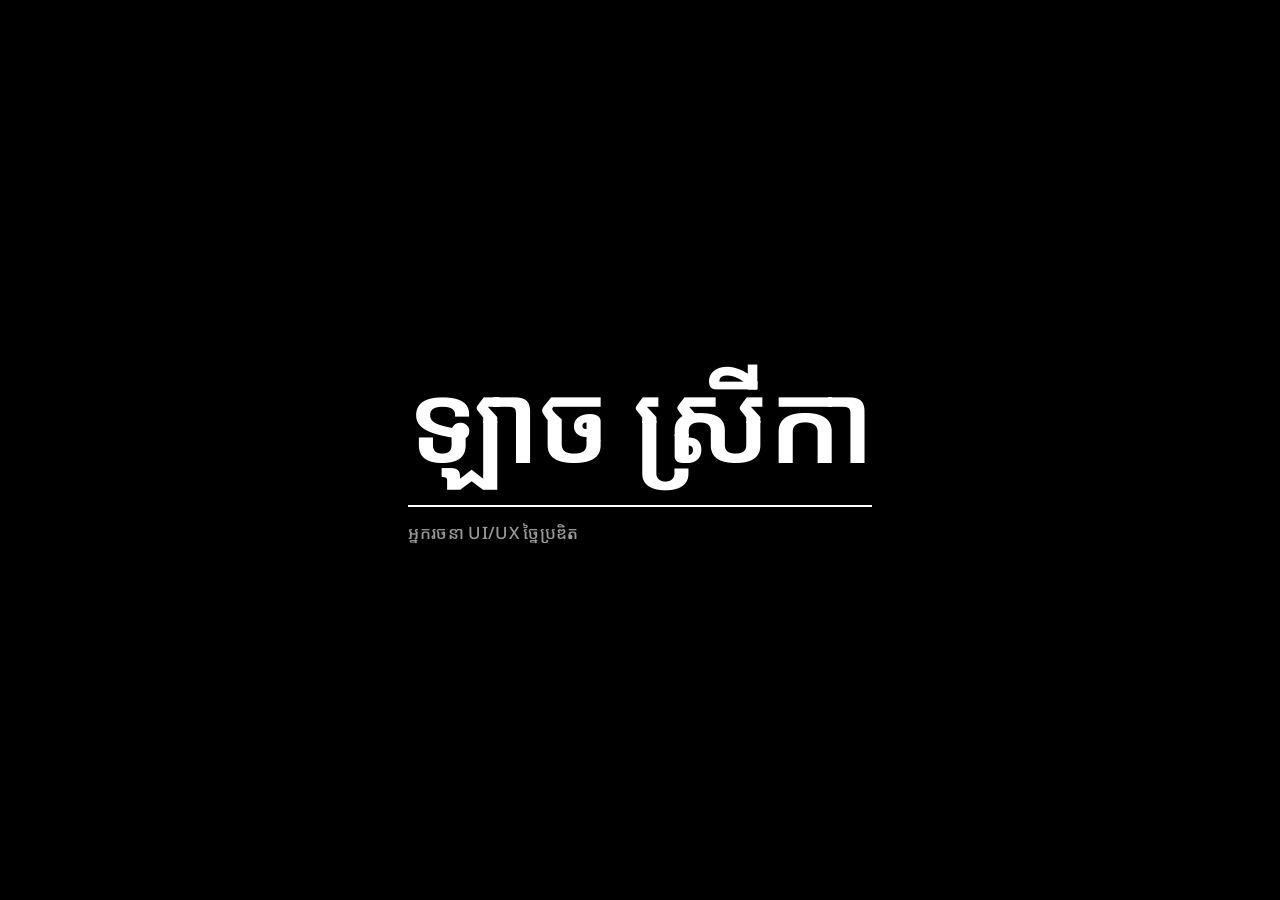
==== commit 13a31a45: "Page intro: name reveal with a curtain that lifts into the site A black curtain shows once per brows" ====
--- a/index.html
+++ b/index.html
@@ -8,9 +8,19 @@
 <link rel="preconnect" href="https://fonts.googleapis.com">
 <link rel="preconnect" href="https://fonts.gstatic.com" crossorigin>
 <link href="https://fonts.googleapis.com/css2?family=Montserrat+Alternates:wght@400;500;600;700&family=Noto+Sans+Khmer:wght@400;500;600;700&display=swap" rel="stylesheet">
-<link rel="stylesheet" href="css/style-v92.css">
+<link rel="stylesheet" href="css/style-v93.css">
 </head>
 <body>
+
+<!-- PAGE INTRO: curtain shown once per session, driven by js/intro-v1.js -->
+<div id="intro" class="intro" role="presentation" hidden>
+  <div class="intro-inner">
+    <div class="intro-name"></div>
+    <div class="intro-bar"></div>
+    <div class="intro-role"></div>
+  </div>
+</div>
+<script src="js/intro-v1.js"></script>
 
 <div id="page-root">
 
--- a/css/style-v93.css
+++ b/css/style-v93.css
@@ -0,0 +1,1164 @@
+:root {
+  --accent: #FFFFFF;
+  --accent-soft: #E5E5E5;
+  --ink: #17181A;
+  --ink-soft: rgba(23,24,26,0.55);
+  --off-white: #F2F2F2;
+  --card-bg: #FFFFFF;
+  --page-bg: #FAFAFA;
+  --chip-bg: #F0F0F0;
+
+  /* ---- folder-tab nav: tweak these to retune the whole component ---- */
+  --tab-height: 44px;
+  --tab-slant: 26px;          /* horizontal run of the outward-leaning right edge */
+  --tab-corner-radius: 18px;  /* rounded top-left corner of each tab */
+  --tab-curve-radius: 16px;   /* smooth curve where the slant meets the top edge */
+  --tab-active-bg: #FFFFFF;
+  --tab-active-color: #000000;
+  --tab-inactive-bg: #D9D9D9;
+  --tab-inactive-color: #999999;
+  --tab-hover-bg: #CFCFCF;
+  --tab-hover-color: #333333;
+  --tab-transition: 300ms ease-in-out;
+  --page-black: #000000;
+  --panel-radius-tl: 0px;
+  --panel-radius-other: 40px;
+}
+
+* { box-sizing: border-box; }
+
+html, body {
+  margin: 0;
+  background: var(--page-black);
+  font-family: 'Montserrat Alternates', sans-serif;
+  color: var(--ink);
+}
+
+html[lang="km"], html[lang="km"] body {
+  font-family: 'Noto Sans Khmer', sans-serif;
+}
+
+a { color: #17181A; text-decoration: underline; }
+a:hover { color: #555555; }
+
+button { font-family: inherit; }
+
+img { max-width: 100%; display: block; }
+
+@keyframes fadeUp {
+  from { opacity: 0; transform: translateY(16px); }
+  to { opacity: 1; transform: translateY(0); }
+}
+@keyframes slideUpForm {
+  from { transform: translateY(100%); }
+  to { transform: translateY(0); }
+}
+@keyframes fadeInOverlay {
+  from { opacity: 0; }
+  to { opacity: 1; }
+}
+
+#page-root {
+  height: 100vh;
+  min-height: 100vh;
+  overflow: hidden;
+  box-sizing: border-box;
+  background: var(--page-black);
+  padding: 26px 26px 22px;
+  display: flex;
+  flex-direction: column;
+  gap: 0;
+}
+
+/* ---------- FOLDER COVER PANEL ---------- */
+.folder-panel {
+  flex: 1;
+  min-height: 0;
+  background: var(--tab-active-bg);
+  border-radius: var(--panel-radius-tl) var(--panel-radius-other) var(--panel-radius-other) var(--panel-radius-other);
+  box-shadow: 0 24px 60px rgba(0,0,0,0.45);
+  padding: 20px 24px 18px;
+  display: flex;
+  flex-direction: column;
+}
+
+/* ---------- NAV (folder tabs) ---------- */
+.nav-wrap {
+  display: flex; justify-content: space-between; align-items: flex-end; gap: 10px;
+  flex-shrink: 0; flex-wrap: wrap; width: 100%; position: relative;
+  padding: 0;
+}
+
+.lang-switch {
+  display: flex;
+  align-items: center;
+  gap: 8px;
+  border: none;
+  cursor: pointer;
+  padding: 5px;
+  flex-shrink: 0;
+  background: #FFFFFF;
+  border-radius: 999px;
+  box-shadow: 0 4px 20px rgba(0,0,0,0.08);
+  /* Lifts the pill clear of the panel so there's visible breathing room
+     underneath it, floating cleanly above the panel's rounded corner. */
+  margin-bottom: 10px;
+}
+.lang-switch-opt {
+  display: flex;
+  align-items: center;
+  justify-content: center;
+  font-size: 12px;
+  font-weight: 700;
+  color: #17181A;
+  width: 27px;
+  height: 27px;
+  border-radius: 50%;
+  transition: all .25s ease;
+}
+.lang-switch-opt.is-active {
+  background: #0D0D0D;
+  color: #FFFFFF;
+  font-weight: 800;
+  box-shadow: 0 4px 14px rgba(0,0,0,0.2);
+}
+
+#nav-pill {
+  display: inline-flex;
+  align-items: flex-end;
+  gap: 0;
+  background: transparent;
+  border: none;
+  border-radius: 0;
+  padding: 0;
+  box-shadow: none;
+}
+
+.nav-hamburger {
+  display: none;
+  flex-direction: column;
+  justify-content: center;
+  align-items: center;
+  gap: 4px;
+  width: 42px;
+  height: 42px;
+  flex-shrink: 0;
+  border: none;
+  cursor: pointer;
+  background: #FFFFFF;
+  border-radius: 50%;
+  box-shadow: 0 4px 20px rgba(0,0,0,0.08);
+}
+.nav-hamburger span {
+  display: block;
+  width: 16px;
+  height: 2px;
+  border-radius: 2px;
+  background: #17181A;
+}
+
+/* Tab silhouette: rounded top-left corner, flat bottom, and a right edge that
+   leans outward with a smooth curve where it meets the top edge. Computed
+   for --tab-height:44px / --tab-slant:26px / --tab-corner-radius:18px /
+   --tab-curve-radius:16px - regenerate the point list if you change those.
+   Densely sampled (32 points across the corner + curve, up from the
+   original ~11) because at the tab's current on-screen size the sparser
+   version was visibly faceted rather than a true smooth curve - each
+   straight segment between points was long enough to read as a "step". */
+.nav-btn {
+  appearance: none;
+  border: none;
+  cursor: pointer;
+  /* No explicit font-family here on purpose - inherit the same
+     Montserrat Alternates / Noto Sans Khmer switch the rest of the page
+     uses (via html[lang] on body), so the nav matches the content font
+     instead of silently falling back to a generic system font for Khmer. */
+  font-size: 15px;
+  font-weight: 500;
+  height: var(--tab-height);
+  padding: 0 calc(var(--tab-slant) + 30px) 0 34px;
+  background: var(--tab-inactive-bg);
+  color: var(--tab-inactive-color);
+  display: flex;
+  align-items: center;
+  justify-content: center;
+  border-radius: 0;
+  clip-path: polygon(
+    0 18px, 0.13px 15.83px, 0.52px 13.69px, 1.17px 11.62px, 2.06px 9.63px,
+    3.19px 7.77px, 4.53px 6.06px, 6.06px 4.53px, 7.77px 3.19px, 9.63px 2.06px,
+    11.62px 1.17px, 13.69px 0.52px, 15.83px 0.13px, 18px 0,
+    calc(100% - 42px) 0,
+    calc(100% - 40.14px) 0.05px,
+    calc(100% - 38.34px) 0.19px,
+    calc(100% - 36.60px) 0.43px,
+    calc(100% - 34.91px) 0.76px,
+    calc(100% - 33.27px) 1.19px,
+    calc(100% - 31.68px) 1.72px,
+    calc(100% - 30.16px) 2.33px,
+    calc(100% - 28.68px) 3.05px,
+    calc(100% - 27.26px) 3.86px,
+    calc(100% - 25.90px) 4.76px,
+    calc(100% - 24.58px) 5.77px,
+    calc(100% - 23.33px) 6.86px,
+    calc(100% - 22.13px) 8.05px,
+    calc(100% - 20.98px) 9.34px,
+    calc(100% - 19.88px) 10.72px,
+    calc(100% - 18.84px) 12.20px,
+    calc(100% - 17.86px) 13.77px,
+    100% 44px, 0 44px
+  );
+  transition: background var(--tab-transition), color var(--tab-transition),
+              transform var(--tab-transition);
+  position: relative;
+  min-width: 0;
+  white-space: nowrap;
+  /* This overlap has to reach past the point where the previous tab's own
+     slant edge is still nearly flat (that slant runs over the last 42px
+     of each tab - see the clip-path above), otherwise the next tab's
+     rounded corner and the previous tab's downward-curving slant meet
+     going in opposite directions and leave a black notch between them
+     where neither shape covers. 44px clears that with a small margin. */
+  margin-left: -44px;
+}
+.nav-btn:first-child { margin-left: 0; }
+/* Stacking order reversed to read like real folder tabs staged front-to-
+   back in reading order: Home sits on top, with About/Work/Contact
+   layered progressively further behind it, instead of the last tab
+   covering all the others. */
+.nav-btn:nth-of-type(1) { z-index: 4; }
+.nav-btn:nth-of-type(2) { z-index: 3; }
+.nav-btn:nth-of-type(3) { z-index: 2; }
+.nav-btn:nth-of-type(4) { z-index: 1; }
+
+/* Radial grey shading: inactive tabs closer to the active one are darker,
+   fading out with distance (set as dist-1/2/3 classes in JS), so the row
+   reads as folder tabs receding around the selected one. Placed before
+   the hover rule below so hovering still overrides with its own color. */
+.nav-btn.dist-1 { background: #898989; color: #F2F2F2; }
+.nav-btn.dist-2 { background: #BCBCBC; color: #4D4D4D; }
+.nav-btn.dist-3 { background: #D9D9D9; color: #999999; }
+
+.nav-btn:not(.is-active):hover {
+  background: var(--tab-hover-bg);
+  color: var(--tab-hover-color);
+}
+.nav-btn:not(.is-active):hover .nav-btn-label {
+  transform: scale(1.08);
+}
+.nav-btn:not(.is-active) {
+  max-width: 240px;
+}
+.nav-btn.is-active {
+  background: var(--tab-active-bg);
+  color: var(--tab-active-color);
+  font-weight: 600;
+  z-index: 5;
+  max-width: none;
+}
+.nav-btn:focus-visible {
+  outline: 3px solid #4C9EFF;
+  outline-offset: -3px;
+  z-index: 10;
+}
+.nav-btn-label {
+  display: inline-block;
+  min-width: 0;
+  max-width: 100%;
+  overflow: hidden;
+  text-overflow: ellipsis;
+  white-space: nowrap;
+  transition: transform var(--tab-transition);
+}
+
+
+/* ---------- VIEW STAGE ---------- */
+.view-stage { flex: 1; min-height: 0; height: 100%; }
+.view { animation: fadeUp .4s ease both; height: 100%; }
+
+/* ---------- BENTO GRID BASE ---------- */
+/* Height is a percentage of the flex-computed .view-stage size (not a
+   vh-based guess) so it always exactly fills whatever room is actually
+   left below the nav on desktop, with no scrollbar. Overridden back to
+   auto-height/scrollable at tablet and mobile widths further down. */
+.bento-grid {
+  display: grid;
+  gap: 16px;
+  height: 100%;
+  min-height: 0;
+}
+
+.card {
+  position: relative;
+  border: none;
+  background: var(--card-bg);
+  box-shadow: 0 10px 30px rgba(0,0,0,0.08);
+  transition: transform .3s ease, box-shadow .3s ease;
+  animation: fadeUp .5s ease both;
+}
+.card:hover {
+  transform: translateY(-4px);
+  box-shadow: 0 16px 36px rgba(0,0,0,0.14);
+}
+
+.card-white {
+  border-radius: 20px;
+  padding: 24px;
+  display: flex;
+  flex-direction: column;
+  gap: 6px;
+}
+
+.card-photo {
+  overflow: hidden;
+  border-radius: 20px;
+}
+
+.photo-underlay { position: absolute; inset: 0; transition: background-image .6s ease; }
+.photo-img {
+  position: absolute;
+  inset: 0;
+  width: 100%;
+  height: 100%;
+  object-fit: cover;
+}
+.photo-scrim {
+  position: absolute; inset: 0; pointer-events: none;
+  background: linear-gradient(180deg, transparent 40%, rgba(13,13,13,0.85) 100%);
+}
+.photo-scrim--soft {
+  background: linear-gradient(180deg, rgba(13,13,13,0.15) 0%, rgba(13,13,13,0.85) 100%);
+}
+.corner-dot {
+  position: absolute; width: 10px; height: 10px; background: #FFFFFF;
+  pointer-events: none; z-index: 2;
+}
+
+.photo-content {
+  position: relative; z-index: 1; height: 100%;
+  display: flex; flex-direction: column; justify-content: flex-end;
+  padding: 24px; gap: 4px; color: var(--off-white);
+}
+.photo-content--between { justify-content: space-between; }
+
+
+.display-name {
+  font-size: clamp(24px, 4.5vh, 40px); font-weight: 700; letter-spacing: -0.02em;
+  line-height: 1; color: #FFFFFF;
+}
+.role-line { font-size: 13px; color: rgba(245,245,245,0.75); font-weight: 500; }
+.loc-line { font-size: 11px; color: rgba(245,245,245,0.6); }
+
+.tag-chip {
+  display: inline-flex; width: fit-content; font-size: 10px; font-weight: 600;
+  padding: 4px 10px; border-radius: 999px; border: 1px solid var(--accent); color: var(--accent);
+}
+.row-between { display: flex; justify-content: space-between; align-items: flex-end; }
+.row-start { display: flex; justify-content: space-between; align-items: flex-start; }
+.proj-title { font-size: 16px; font-weight: 600; color: var(--off-white); }
+.proj-title--lg { font-size: clamp(18px, 3.2vh, 24px); font-weight: 700; }
+.proj-title--sm { font-size: 13px; font-weight: 600; }
+.proj-desc { font-size: 11px; color: rgba(245,245,245,0.7); margin-top: 2px; }
+.proj-tag-sm { font-size: 10px; color: rgba(245,245,245,0.65); }
+
+.dots { display: flex; gap: 5px; }
+.dots--end { justify-content: flex-end; gap: 4px; }
+.dot {
+  width: 6px; height: 6px; border-radius: 50%; cursor: pointer; border: none; padding: 0;
+  background: rgba(255,255,255,0.3);
+}
+.dot.is-active { background: var(--accent); }
+.dots--end .dot { width: 5px; height: 5px; }
+
+.label-sm { font-size: 11px; font-weight: 600; color: var(--ink-soft); }
+.chip-row { display: flex; flex-wrap: wrap; gap: 5px; }
+.chip {
+  font-size: 10px; font-weight: 600; padding: 4px 8px; border-radius: 9px;
+  background: var(--chip-bg); border: 1px solid rgba(13,13,13,0.05); color: var(--ink);
+}
+.bio-text { font-size: 11px; line-height: 1.4; color: rgba(23,24,26,0.7); padding: 16px; }
+
+/* ---------- HOME GRID ---------- */
+#home-grid {
+  grid-template-columns: repeat(4, 1fr);
+  grid-template-rows: minmax(70px,1.15fr) minmax(70px,0.95fr) minmax(70px,0.95fr) minmax(60px,0.65fr);
+}
+
+/* ---------- WORK: FOLDER DRAWER ---------- */
+/* Folders styled like the top menu tabs: the same silhouette (rounded
+   top-left, slanted curved right edge, scaled to the tab height), no
+   outlines - each tab runs straight into its own body in one solid
+   colour - all white with black text. Hover turns a folder black with
+   white text. Each .folder box is only its visible band; its body runs
+   just far enough down to tuck under the next folder (or the shelf).
+   On desktop the bands share the panel's height so everything fits
+   without scrolling. Content comes from the js/work-projects-v*.js
+   data file. */
+.drawer-stage { height: 100%; }
+.folder-stack {
+  --band-max: 64px;    /* tallest a folder band gets when there's room */
+  --stack-inset: 40px; /* folders sit this far inside the shelf's ends */
+  --tab-w: 0.34;       /* tab width, as a fraction of folder width */
+  height: 100%;
+  display: flex; flex-direction: column; justify-content: flex-end;
+  padding: 6px var(--stack-inset) 0;
+}
+.folder {
+  --p: var(--p-d);
+  --shade: #FFFFFF;
+  --ink: #111111;
+  /* cqw/cqh = this folder's band, used to size the tab and its text */
+  container-type: size;
+  --th: min(46px, 100cqh * 0.74);   /* tab height */
+  --r: calc(var(--th) * 0.3);       /* edge inset unit */
+  position: relative; display: block;
+  flex: 1 1 0; min-height: 0; max-height: var(--band-max);
+  color: var(--ink); text-decoration: none; outline: none; cursor: pointer;
+  /* soft shadow along the folder's top edge: with every folder white,
+     this is what separates each sheet from the one behind it */
+  filter: drop-shadow(0 -2px 5px rgba(0,0,0,0.16));
+}
+/* color set here too: the global a:hover rule would otherwise grey the text */
+.folder:hover, .folder:focus-visible { --shade: #111111; --ink: #FFFFFF; color: var(--ink); }
+.folder.is-lifted { visibility: hidden; }
+/* Only the top (backmost) folder gets rounded top corners; the rest stay
+   square so the stack's sides read as one straight edge. Radius = --r,
+   so even an edge tab (inset by at least --r) starts clear of the curve. */
+.folder:first-child .folder-body { border-radius: var(--r) var(--r) 0 0; }
+.folder-body, .folder-tab { background: var(--shade); transition: background-color 200ms ease, color 200ms ease; }
+.folder-body {
+  position: absolute; top: var(--th); left: 0; right: 0;
+
+  /* reaches one tab-height past the band: down to where the next
+     folder's own body begins */
+  bottom: calc(-1 * var(--th));
+}
+.folder-tab {
+  position: absolute; z-index: 1;
+  /* +1px overlaps the body so no hairline shows between them */
+  top: 0; height: calc(var(--th) + 1px);
+  /* Same width for every tab; --p places it along the folder (0 = left,
+     1 = right), kept two inset units inside the edges. */
+  width: calc(var(--tab-w) * 100cqw);
+  left: calc(2 * var(--r) + var(--p) * (100% - 4 * var(--r)));
+  transform: translateX(calc(var(--p) * -100%));
+  display: flex; align-items: center; justify-content: space-between;
+  gap: calc(var(--th) * 0.3);
+  /* right padding clears the slanted edge */
+  padding: 0 calc(var(--th) * 0.75) 0 calc(var(--th) * 0.45);
+  clip-path: polygon(
+    0 calc(var(--th) * 0.4091),
+    calc(var(--th) * 0.0030) calc(var(--th) * 0.3598),
+    calc(var(--th) * 0.0118) calc(var(--th) * 0.3111),
+    calc(var(--th) * 0.0266) calc(var(--th) * 0.2641),
+    calc(var(--th) * 0.0468) calc(var(--th) * 0.2189),
+    calc(var(--th) * 0.0725) calc(var(--th) * 0.1766),
+    calc(var(--th) * 0.1030) calc(var(--th) * 0.1377),
+    calc(var(--th) * 0.1377) calc(var(--th) * 0.1030),
+    calc(var(--th) * 0.1766) calc(var(--th) * 0.0725),
+    calc(var(--th) * 0.2189) calc(var(--th) * 0.0468),
+    calc(var(--th) * 0.2641) calc(var(--th) * 0.0266),
+    calc(var(--th) * 0.3111) calc(var(--th) * 0.0118),
+    calc(var(--th) * 0.3598) calc(var(--th) * 0.0030),
+    calc(var(--th) * 0.4091) 0,
+    calc(100% - var(--th) * 0.9545) 0,
+    calc(100% - var(--th) * 0.9123) calc(var(--th) * 0.0011),
+    calc(100% - var(--th) * 0.8714) calc(var(--th) * 0.0043),
+    calc(100% - var(--th) * 0.8318) calc(var(--th) * 0.0098),
+    calc(100% - var(--th) * 0.7934) calc(var(--th) * 0.0173),
+    calc(100% - var(--th) * 0.7561) calc(var(--th) * 0.0270),
+    calc(100% - var(--th) * 0.7200) calc(var(--th) * 0.0391),
+    calc(100% - var(--th) * 0.6855) calc(var(--th) * 0.0530),
+    calc(100% - var(--th) * 0.6518) calc(var(--th) * 0.0693),
+    calc(100% - var(--th) * 0.6195) calc(var(--th) * 0.0877),
+    calc(100% - var(--th) * 0.5886) calc(var(--th) * 0.1082),
+    calc(100% - var(--th) * 0.5586) calc(var(--th) * 0.1311),
+    calc(100% - var(--th) * 0.5302) calc(var(--th) * 0.1559),
+    calc(100% - var(--th) * 0.5030) calc(var(--th) * 0.1830),
+    calc(100% - var(--th) * 0.4768) calc(var(--th) * 0.2123),
+    calc(100% - var(--th) * 0.4518) calc(var(--th) * 0.2436),
+    calc(100% - var(--th) * 0.4282) calc(var(--th) * 0.2773),
+    calc(100% - var(--th) * 0.4059) calc(var(--th) * 0.3130),
+    100% 100%,
+    0 100%
+  );
+}
+.folder-title {
+  position: relative; min-width: 0;
+  overflow: hidden; text-overflow: ellipsis; white-space: nowrap;
+  font-size: clamp(11px, var(--th) * 0.38, 18px); font-weight: 600; line-height: 1.3;
+}
+.folder-tag {
+  position: relative; flex: none;
+  font-size: clamp(9px, var(--th) * 0.25, 12px); font-weight: 500; line-height: 1.3;
+  opacity: 0.7; white-space: nowrap;
+}
+.folder:focus-visible .folder-title { text-decoration: underline; text-underline-offset: 3px; }
+/* Drawer front: full panel width, flush with the panel's bottom edge
+   (cancels the panel's 24px side / 18px bottom padding). */
+.drawer-shelf {
+  position: relative; flex: none; z-index: 1;
+  height: clamp(56px, 9vh, 96px);
+  margin: 0 calc(-1 * (var(--stack-inset) + 24px)) -18px;
+  background: #FFFFFF; box-shadow: 0 -6px 16px rgba(0,0,0,0.08);
+  border-radius: 0 0 var(--panel-radius-other) var(--panel-radius-other);
+}
+.drawer-handle {
+  position: absolute; left: 50%; top: 50%; width: 20%; height: clamp(12px, 2vh, 20px);
+  border-radius: 999px; background: #D9D9D9; transform: translate(-50%, -50%);
+}
+
+/* ---------- WORK: PROJECT DETAIL ---------- */
+html.wd-lock, html.wd-lock body { overflow: hidden; }
+.work-detail { position: fixed; inset: 0; z-index: 1000; }
+.wd-backdrop {
+  position: absolute; inset: 0;
+  background: rgba(0,0,0,0.6);
+  backdrop-filter: blur(6px); -webkit-backdrop-filter: blur(6px);
+  opacity: 0; transition: opacity 500ms ease-in-out;
+}
+.wd-sheet {
+  position: absolute; inset: 16px;
+  background: #FFFFFF; color: var(--ink); border-radius: 20px;
+  overflow-y: auto; overscroll-behavior: contain;
+  opacity: 0; transition: opacity 360ms ease-in-out;
+}
+.work-detail.is-open .wd-backdrop, .work-detail.is-open .wd-sheet { opacity: 1; }
+.wd-sheet.is-swapping { animation: wdSwap 360ms ease both; }
+@keyframes wdSwap { from { opacity: 0; } to { opacity: 1; } }
+.wd-close {
+  position: sticky; top: 16px; z-index: 5;
+  /* block-level so the negative bottom margin pulls the hero up under it */
+  margin: 16px 0 -56px 16px; width: max-content;
+  display: flex; align-items: center; gap: 8px;
+  height: 40px; padding: 0 16px 0 12px; border-radius: 999px;
+  background: rgba(255,255,255,0.92); color: #111;
+  border: 1px solid rgba(0,0,0,0.12);
+  backdrop-filter: blur(10px); -webkit-backdrop-filter: blur(10px);
+  font: inherit; font-size: 13px; font-weight: 600; cursor: pointer;
+}
+.wd-close:hover { background: #FFFFFF; }
+.wd-close-x { font-size: 15px; line-height: 1; }
+.wd-hero {
+  position: relative; overflow: hidden;
+  height: min(64vh, 560px); min-height: 300px;
+  border-radius: 20px 20px 0 0;
+  background-size: cover; background-position: center;
+  color: #FFFFFF;
+}
+.wd-hero[data-tone="light"] { color: #111; }
+.wd-hero.is-hidden { visibility: hidden; }
+.wd-title {
+  position: absolute; left: 48px; right: 48px; bottom: 40px; margin: 0;
+  font-size: clamp(34px, 5.6vw, 76px); font-weight: 700; line-height: 1.05;
+}
+.wd-hero-tag { position: absolute; top: 28px; right: 32px; font-size: 13px; font-weight: 500; opacity: 0.8; }
+.wd-ph-label {
+  position: absolute; right: 32px; bottom: 32px;
+  font-size: 11px; font-weight: 600; letter-spacing: 0.06em; opacity: 0.5;
+  border: 1px dashed currentColor; border-radius: 6px; padding: 4px 8px;
+}
+.wd-body {
+  max-width: 1040px; margin: 0 auto; padding: 48px 48px 64px;
+  opacity: 0; transform: translateY(14px);
+  transition: opacity 420ms ease 180ms, transform 420ms ease 180ms;
+}
+.work-detail.is-open .wd-body { opacity: 1; transform: none; }
+.wd-meta {
+  display: grid; grid-template-columns: repeat(4, 1fr); gap: 24px; margin: 0;
+  padding-bottom: 32px; border-bottom: 1px solid #E6E6E6;
+}
+.wd-meta dt { font-size: 11px; font-weight: 600; letter-spacing: 0.06em; color: var(--ink-soft); }
+.wd-meta dd { margin: 6px 0 0; font-size: 15px; font-weight: 600; }
+.wd-lead { margin: 40px 0 0; font-size: clamp(18px, 2vw, 24px); line-height: 1.5; }
+.wd-two { display: grid; grid-template-columns: 1fr 1fr; gap: 40px; }
+.wd-section { margin-top: 44px; }
+.wd-h2 { margin: 0 0 12px; font-size: 12px; font-weight: 600; letter-spacing: 0.08em; color: var(--ink-soft); }
+.wd-text { margin: 0; font-size: 15px; line-height: 1.65; color: rgba(23,24,26,0.85); }
+.wd-screens { display: grid; grid-template-columns: repeat(2, 1fr); gap: 16px; }
+.wd-shot {
+  aspect-ratio: 4 / 3; border-radius: 14px; overflow: hidden; background: #F2F2F2;
+  display: flex; align-items: center; justify-content: center;
+  font-size: 12px; font-weight: 600; color: rgba(0,0,0,0.35);
+}
+.wd-shot img { width: 100%; height: 100%; object-fit: cover; }
+/* an odd last image spans the full row */
+.wd-shot:nth-child(odd):last-child { grid-column: 1 / -1; aspect-ratio: 16 / 9; }
+.wd-tools { display: flex; flex-wrap: wrap; gap: 10px; }
+.wd-tool {
+  display: inline-flex; align-items: center; gap: 8px;
+  padding: 6px 14px 6px 6px; border-radius: 999px; background: #F2F2F2;
+  font-size: 13px; font-weight: 600;
+}
+.wd-tool svg { width: 30px; height: 30px; padding: 3px; border-radius: 8px; background: #FFFFFF; box-sizing: border-box; }
+.wd-pager { display: grid; grid-template-columns: 1fr 1fr; gap: 16px; margin-top: 64px; }
+.wd-pager button {
+  display: flex; flex-direction: column; gap: 6px; align-items: flex-start;
+  padding: 20px 24px; border-radius: 16px; border: 1.5px solid #111;
+  background: #FFFFFF; color: #111; font: inherit; text-align: left; cursor: pointer;
+  transition: background 200ms ease, color 200ms ease;
+}
+.wd-pager button.wd-next { align-items: flex-end; text-align: right; }
+.wd-pager button:hover, .wd-pager button:focus-visible { background: #111; color: #FFFFFF; }
+.wd-pager small { font-size: 11px; font-weight: 600; letter-spacing: 0.06em; opacity: 0.6; }
+.wd-pager strong { font-size: 18px; font-weight: 700; }
+/* Shared-element ghost: the folder tab morphing into the detail hero. */
+.wd-ghost { position: fixed; z-index: 1001; overflow: hidden; pointer-events: none; }
+.wd-ghost-fill { position: absolute; inset: 0; background-size: cover; background-position: center; }
+.wd-ghost-title { position: absolute; font-weight: 700; line-height: 1.05; white-space: nowrap; }
+@media (prefers-reduced-motion: reduce) {
+  .wd-backdrop, .wd-sheet, .wd-body { transition: none; }
+}
+
+/* ---------- ABOUT GRID ---------- */
+.about-grid {
+  grid-template-columns: repeat(4, 1fr);
+  /* Bottom row (Skills/Hobbies) only as tall as its content, so the
+     Education/Experience cards above get the rest of the height. */
+  grid-template-rows: 1fr 1fr auto;
+}
+.about-portrait { position: relative; }
+.about-col { overflow: hidden; overflow-y: auto; }
+
+.timeline { display: flex; flex-direction: column; gap: 2px; }
+.timeline-item { display: flex; gap: 10px; }
+.timeline-dot-col { display: flex; flex-direction: column; align-items: center; flex-shrink: 0; width: 10px; }
+.timeline-dot { width: 10px; height: 10px; border-radius: 50%; background: #0D0D0D; flex-shrink: 0; }
+.timeline-line { width: 2px; flex: 1; background: #D8D8D8; margin-top: 2px; }
+.timeline-body { padding-bottom: 16px; }
+.timeline-title { font-size: 12px; font-weight: 700; color: var(--ink); }
+.timeline-text { font-size: 10px; line-height: 1.6; color: rgba(23,24,26,0.6); margin-top: 4px; }
+
+.timeline--sm .timeline-item { gap: 8px; }
+.timeline--sm .timeline-dot-col { width: 8px; }
+.timeline--sm .timeline-dot { width: 8px; height: 8px; }
+.timeline--sm .timeline-body { padding-bottom: 10px; }
+.timeline--sm .timeline-title { font-size: 12px; font-weight: 600; }
+.timeline--sm .timeline-sub { font-size: 10px; color: var(--ink-soft); }
+.timeline--sm .timeline-sub a { color: #17181A; font-weight: 600; }
+
+.chip-row--sm .chip { font-size: 9px; padding: 3px 7px; border-radius: 8px; }
+
+.tools-card { position: relative; }
+.select-frame {
+  position: absolute; inset: 2px; border: 1.5px dashed #D9D9D9;
+  pointer-events: none; z-index: 2;
+}
+.select-dot {
+  position: absolute; width: 10px; height: 10px; background: #0D0D0D;
+  z-index: 3;
+}
+/* Tool grid artwork, scaled to fit the card. Negative margins let it use
+   most of the card's padding too (stopping short of the dashed frame),
+   so the icons read as large as possible at every card size. */
+.tools-img {
+  --bleed: 14px;
+  position: relative; z-index: 1;
+  flex: 1; min-height: 0;
+  margin: calc(-1 * var(--bleed));
+  width: calc(100% + 2 * var(--bleed)); max-width: none;
+  object-fit: contain;
+}
+.soft-skills { display: flex; flex-direction: column; gap: 3px; margin-top: 18px; }
+.soft-skill {
+  display: flex; align-items: center; gap: 6px; font-size: 9px; font-weight: 600;
+  padding: 4px 8px; border-radius: 999px;
+  background: linear-gradient(180deg, #F3F3F3, #E2E2E2); color: #17181A;
+  box-shadow: inset 0 1px 0 rgba(255,255,255,0.6), 0 2px 4px rgba(0,0,0,0.12);
+}
+.soft-skill svg { width: 13px; height: 13px; flex-shrink: 0; }
+
+/* ---------- CONTACT ---------- */
+.contact-grid { grid-template-columns: 1fr; grid-template-rows: 1fr; }
+.contact-card {
+  border-radius: 20px; color: var(--off-white); padding: 24px;
+  display: flex; flex-direction: column; justify-content: flex-end; gap: 16px;
+  background: #FFFFFF;
+}
+.contact-card:hover { transform: none; box-shadow: 0 10px 30px rgba(0,0,0,0.08); }
+.contact-card .photo-img { object-fit: contain; object-position: center bottom; }
+/* ---------- CONTACT HERO ---------- */
+/* "Let's [envelope] Work / Together", top-left of the contact card; the
+   illustration sits to its right (desktop) or below it (phones). */
+.contact-card .photo-img { object-position: 92% bottom; }
+.contact-hero {
+  position: relative; z-index: 2; margin-bottom: auto;
+  padding: clamp(8px, 2vw, 28px) clamp(8px, 2.4vw, 32px) 0;
+  color: #111;
+}
+.ch-title {
+  margin: 0; font-weight: 700; line-height: 0.98; letter-spacing: -0.035em;
+  font-size: clamp(44px, 6.6vw, 112px);
+}
+html[lang="km"] .ch-title { letter-spacing: 0; line-height: 1.3; }
+.ch-line { display: flex; align-items: center; flex-wrap: wrap; column-gap: 0.18em; }
+.ch-icon-wrap { position: relative; display: inline-flex; }
+/* envelope: amber tile with a white flap chevron; breathes gently */
+.ch-envelope {
+  /* buttons don't inherit font-size; the em sizes below need the headline's */
+  font-size: inherit;
+  width: 1.18em; height: 0.84em; padding: 0; border: 0; cursor: pointer;
+  border-radius: 0.2em; background: #F5B942;
+  display: inline-flex; align-items: center; justify-content: center;
+  box-shadow: 0 0.12em 0.3em rgba(245,185,66,0.35);
+  animation: chBreathe 2s ease-in-out infinite;
+  transition: transform 220ms ease, filter 220ms ease;
+}
+.ch-envelope svg { width: 62%; height: 62%; }
+/* the breathing animation would override transform, so hover drops it */
+.ch-envelope:hover, .ch-envelope:focus-visible { animation: none; transform: scale(1.1); filter: brightness(1.08); }
+.ch-envelope:focus-visible { outline: 3px solid #111; outline-offset: 4px; }
+.ch-envelope[aria-expanded="true"] { animation: none; }
+@keyframes chBreathe {
+  0%, 100% { transform: scale(1); box-shadow: 0 0.12em 0.3em rgba(245,185,66,0.35); }
+  50% { transform: scale(1.05); box-shadow: 0 0.14em 0.6em rgba(245,185,66,0.65); }
+}
+/* floating "You" / "Sreyka" pills with cursor pointers aimed at the icon */
+.ch-cursor { position: absolute; display: flex; align-items: center; gap: 2px; pointer-events: none; z-index: 1; }
+.ch-cursor--you { right: 82%; bottom: 96%; }
+.ch-cursor--me { left: 88%; top: 82%; }
+.ch-pointer { width: 14px; height: 14px; }
+.ch-cursor--you .ch-pointer { align-self: flex-end; margin-bottom: -8px; fill: #2E9E6B; }
+.ch-cursor--me .ch-pointer { align-self: flex-start; margin-top: -8px; fill: #F26B3A; }
+.ch-pill {
+  font-size: clamp(10px, 0.95vw, 13px); font-weight: 600; letter-spacing: 0;
+  line-height: 1; white-space: nowrap; color: #FFFFFF;
+  padding: 6px 12px; border-radius: 999px;
+}
+.ch-cursor--you .ch-pill { background: #2E9E6B; }
+.ch-cursor--me .ch-pill { background: #F26B3A; }
+/* supporting note + hand-drawn arrow */
+.ch-note {
+  position: relative; align-self: center; margin-left: 0.25em;
+  font-size: clamp(13px, 1.25vw, 18px); font-weight: 700; letter-spacing: 0; line-height: 1.3;
+}
+.ch-arrow {
+  position: absolute; left: -10%; top: 100%; width: clamp(70px, 7vw, 120px); height: auto;
+  stroke: #F5B942; transform: rotate(-8deg);
+}
+@media (prefers-reduced-motion: reduce) {
+  .ch-envelope { animation: none; }
+}
+
+.contact-scrim {
+  position: absolute; inset: 0; pointer-events: none;
+  /* Only darkens the bottom band behind the white social-link text - a
+     full-height fade washed out the whole illustration, making it look
+     blurry/foggy. */
+  background: linear-gradient(180deg, rgba(13,13,13,0) 62%, rgba(13,13,13,0.85) 100%);
+}
+.contact-content {
+  position: relative; z-index: 1;
+  display: flex; align-items: center; justify-content: space-between; flex-wrap: wrap; gap: 12px;
+}
+.say-hello-btn {
+  appearance: none; border: 1px solid var(--accent-soft); cursor: pointer;
+  background: var(--accent); color: #0D0D0D; font-size: 15px; font-weight: 700;
+  padding: 16px 30px; border-radius: 999px; width: fit-content;
+  display: inline-flex; align-items: center; gap: 8px;
+  box-shadow: 0 10px 24px rgba(0,0,0,0.25); transition: transform .3s ease;
+}
+.say-hello-btn:hover { transform: translateY(-3px); }
+.say-hello-btn span { font-size: 15px; line-height: 1; }
+
+.social-row { display: flex; flex-wrap: wrap; justify-content: flex-end; gap: 10px; }
+.social-pill, .location-pill {
+  display: flex; align-items: center; gap: 8px;
+  background: rgba(255,255,255,0.14); border: 1px solid rgba(255,255,255,0.28);
+  backdrop-filter: blur(18px); -webkit-backdrop-filter: blur(18px);
+  border-radius: 999px; padding: 8px 14px 8px 8px;
+  box-shadow: 0 8px 24px rgba(0,0,0,0.18);
+  transition: transform .3s ease, background .3s ease;
+  text-decoration: none;
+}
+.social-pill:hover { transform: translateY(-3px); background: rgba(255,255,255,0.22); }
+.social-icon-badge {
+  width: 34px; height: 34px; border-radius: 50%; background: #FFFFFF;
+  display: flex; align-items: center; justify-content: center; flex-shrink: 0;
+  overflow: hidden;
+}
+.social-icon-badge img { width: 22px; height: 22px; object-fit: contain; filter: grayscale(100%); }
+.location-pill .social-icon-badge img { width: 24px; height: 24px; }
+.social-name { font-size: 11px; font-weight: 700; color: #F5F5F5; }
+.social-handle { font-family: monospace; font-size: 9px; color: rgba(245,245,245,0.7); letter-spacing: -0.01em; }
+
+.contact-form-overlay {
+  position: absolute; inset: 0; background: rgba(13,13,13,0.5); z-index: 50;
+  animation: fadeInOverlay .25s ease both;
+}
+.contact-form-sheet {
+  position: absolute; left: 0; right: 0; bottom: 0; z-index: 51;
+  animation: slideUpForm .35s cubic-bezier(.2,.8,.2,1) both;
+}
+.contact-form-inner {
+  width: 100%; background: linear-gradient(160deg, #0D0D0D, #2E2E2E); color: #F5F5F5;
+  border-radius: 20px 20px 0 0; padding: 22px 22px 24px;
+  box-shadow: 0 -10px 40px rgba(0,0,0,0.3);
+  display: flex; flex-direction: column; gap: 12px;
+}
+.form-title { font-size: 24px; font-weight: 700; }
+.close-btn {
+  appearance: none; border: none; background: rgba(255,255,255,0.15); color: #F5F5F5;
+  width: 28px; height: 28px; border-radius: 50%; cursor: pointer; font-size: 14px; line-height: 1;
+}
+.form-email { font-size: 12px; opacity: 0.75; margin-top: -8px; }
+#contact-form { display: flex; flex-direction: column; gap: 12px; }
+.contact-form-field {
+  appearance: none; border: 1px solid rgba(255,255,255,0.3); background: #FFFFFF; color: #17181A;
+  border-radius: 12px; padding: 12px 14px; font-family: inherit; font-size: 13px; outline: none; resize: none;
+}
+.contact-form-field::placeholder { color: rgba(23,24,26,0.45); }
+.send-btn {
+  appearance: none; border: none; cursor: pointer; background: var(--accent); color: #0D0D0D;
+  font-size: 14px; font-weight: 700; padding: 13px 20px; border-radius: 999px; margin-top: 4px;
+}
+
+.form-sent-msg {
+  font-size: 13px; font-weight: 600; color: #F5F5F5; background: rgba(255,255,255,0.12);
+  border-radius: 12px; padding: 12px 14px;
+}
+
+/* ---------- RESPONSIVE ---------- */
+/* Below desktop width the grid reflows into extra rows (tablet) or a
+   single stacked column (mobile) and genuinely needs to scroll - only
+   the full desktop layout above is required to fit in one screen. */
+@media (max-width: 1100px) {
+  #page-root { height: auto; min-height: 100vh; overflow: visible; }
+  /* page scrolls at these widths, so bands get a fixed height instead
+     of sharing the panel's */
+  .drawer-stage { height: auto; }
+  .folder-stack { --tab-w: 0.45; --stack-inset: 24px; height: auto; padding-top: 10px; }
+  /* same width as each other, but a long title may stretch its tab */
+  .folder-tab { width: max-content; min-width: calc(var(--tab-w) * 100cqw); max-width: calc(100cqw - 4 * var(--r)); }
+  .folder { flex: none; height: 64px; max-height: none; }
+  .drawer-shelf { height: 96px; }
+}
+
+@media (max-width: 640px) {
+  .folder-stack { --tab-w: 0.62; --stack-inset: 6px; }
+  .folder { --p: var(--p-m); height: 62px; --th: 54px; --r: 12px; }
+  /* tag sits above the title, and the tab may grow past --tab-w, so
+     long titles fit on narrow screens */
+  .folder-tab {
+    width: max-content; min-width: calc(var(--tab-w) * 100cqw); max-width: calc(100cqw - 4 * var(--r));
+    flex-direction: column; align-items: flex-start; justify-content: center; gap: 2px;
+    padding: 0 calc(var(--th) * 0.75) 0 14px;
+  }
+  .folder-title { align-self: stretch; font-size: 15px; }
+  .folder-tag { order: -1; font-size: 10px; }
+  .drawer-shelf { height: 80px; }
+  .drawer-handle { height: 14px; width: 28%; }
+
+  .wd-sheet { inset: 0; border-radius: 0; }
+  .wd-hero { height: 52vh; min-height: 260px; border-radius: 0; }
+  .wd-title { left: 20px; right: 20px; bottom: 24px; }
+  .wd-hero-tag { top: 22px; right: 20px; font-size: 11px; }
+  .wd-ph-label { right: 20px; bottom: auto; top: 50%; }
+  .wd-body { padding: 28px 20px 48px; }
+  .wd-meta { grid-template-columns: repeat(2, 1fr); gap: 18px; }
+  .wd-two, .wd-screens, .wd-pager { grid-template-columns: 1fr; }
+  .wd-two { gap: 0; }
+}
+@media (max-width: 400px) {
+  .folder-stack { --stack-inset: 0px; }
+  .folder { --r: 9px; }
+  /* one radius from the edges instead of two, for a little more width */
+  .folder-tab {
+    padding: 0 calc(var(--th) * 0.7) 0 10px; max-width: calc(100cqw - 2 * var(--r));
+    left: calc(var(--r) + var(--p) * (100% - 2 * var(--r)));
+  }
+  .folder-title { font-size: 14px; }
+}
+@media (max-width: 340px) {
+  .folder-title { font-size: 11.5px; }
+}
+
+@media (max-width: 1100px) and (min-width: 901px) {
+  #home-grid {
+    grid-template-columns: repeat(2,1fr) !important;
+    grid-template-rows: none !important;
+    grid-auto-rows: minmax(150px,320px) !important;
+    grid-auto-flow: row !important;
+    height: auto !important;
+  }
+  #home-grid > div { grid-row: auto !important; }
+  #home-grid [data-span="2"] { grid-column: 1/3 !important; }
+  #home-grid [data-span="1"] { grid-column: span 1 !important; }
+  /* Full width: it has no 1-col partner in this 2-col flow, so at half
+     width it would leave a hole beside it. */
+  #home-grid .tools-card { grid-column: 1/3 !important; }
+  /* Last row (bio) hugs its text instead of a fixed 320px row. */
+  #home-grid { grid-template-rows: repeat(5, minmax(150px,320px)) auto !important; }
+  #home-grid > div:first-child { min-height: 320px !important; }
+  .bio-card { min-height: 0 !important; height: auto !important; align-self: start !important; }
+
+  /* text scale: tablet */
+  .display-name { font-size: clamp(22px, 4vh, 32px) !important; }
+  .proj-title--lg { font-size: clamp(16px, 2.6vh, 20px) !important; }
+  .role-line { font-size: 12px !important; }
+  .bio-text { font-size: 11px !important; }
+  .form-title { font-size: 20px !important; }
+}
+
+@media (max-width: 900px) {
+  /* one card per row, stacked vertically, no side-by-side pairs at any narrower-than-tablet width */
+  #home-grid, .about-grid {
+    display: grid !important;
+    grid-template-columns: 1fr !important;
+    grid-template-rows: none !important;
+    grid-auto-flow: row !important;
+    grid-auto-rows: minmax(280px,auto) !important;
+    height: auto !important;
+    gap: 12px !important;
+  }
+  #home-grid > div, .about-grid > div {
+    grid-column: 1/2 !important;
+    grid-row: auto !important;
+    min-height: 300px !important;
+    border-radius: 20px !important;
+  }
+  .tools-card { height: 300px; }
+  .bio-card { min-height: 0 !important; height: auto !important; align-self: start !important; }
+  .corner-dot { display: none !important; }
+  .contact-grid { height: auto !important; min-height: calc(100vh - 100px) !important; }
+  /* contain + bottom so the illustration sits under the hero headline */
+  .contact-card .photo-img { object-fit: contain !important; object-position: center bottom !important; }
+  .ch-cursor--you { right: 80%; bottom: 86%; }
+  .ch-cursor--me { left: 80%; top: 86%; }
+  .ch-pill { padding: 4px 9px; }
+  .ch-pointer { width: 11px; height: 11px; }
+}
+
+/* Widened from 640px: at desktop tab sizing, the nav row (tabs + lang
+   switch) stops fitting on one line as low as ~780px (Khmer labels are
+   the worst case), and flex-wrap:wrap was pushing the switch onto its
+   own second line - leaving a tall gap between the tabs and the panel
+   below them. 800px keeps this compact/one-line nav active well above
+   that wrap point, with margin to spare. */
+@media (max-width: 800px) {
+  /* 1: nav stays folder-tab style on mobile, left-aligned; language switch stays put.
+     Active tab shows its full label; inactive tabs truncate so the row always fits
+     without horizontal scroll. */
+  .nav-hamburger { display: none !important; }
+  /* A bit more breathing room than the 10px base gap - the tabs now grow
+     to fill the row, so without this they sit right up against the
+     language switch pill. */
+  .nav-wrap { flex-wrap: nowrap !important; gap: 64px; }
+  #nav-pill {
+    display: inline-flex !important;
+    position: static;
+    flex-direction: row !important;
+    align-items: flex-end;
+    flex-wrap: nowrap !important;
+    width: auto;
+    flex: 1 1 auto;
+    min-width: 0;
+    gap: 2px;
+    padding: 0 !important;
+    background: transparent !important;
+    box-shadow: none;
+  }
+  /* Same folder-tab silhouette as desktop (rounded top-left, flat bottom,
+     slanted+curved top-right) instead of a plain both-corners-rounded
+     rectangle, just scaled down: height 36px, corner radius 10px, slant
+     10px, curve radius 8px (a full proportional scale of desktop's 26px
+     slant would need ~36px of tab overlap to avoid the same seam gap
+     fixed earlier - too much at mobile tab widths, so the lean is
+     shallower here on purpose). Was avoided on mobile early in the
+     project because the desktop clip-path (sized for much bigger tabs)
+     broke click hit-testing at the old ~26-32px tab widths - tabs are
+     far wider now so this was re-tested and works. */
+  .nav-btn {
+    clip-path: polygon(
+      0 10px, 0.1px 8.58px, 0.41px 7.18px, 0.9px 5.85px, 1.59px 4.59px,
+      2.44px 3.45px, 3.45px 2.44px, 4.59px 1.59px, 5.85px 0.9px,
+      7.18px 0.41px, 8.58px 0.1px, 10px 0,
+      calc(100% - 18px) 0,
+      calc(100% - 16.80px) 0.07px,
+      calc(100% - 15.67px) 0.27px,
+      calc(100% - 14.61px) 0.60px,
+      calc(100% - 13.61px) 1.07px,
+      calc(100% - 12.68px) 1.67px,
+      calc(100% - 11.82px) 2.40px,
+      calc(100% - 11.02px) 3.27px,
+      calc(100% - 10.30px) 4.27px,
+      calc(100% - 9.63px) 5.40px,
+      calc(100% - 9.04px) 6.67px,
+      calc(100% - 8.51px) 8.07px,
+      calc(100% - 8.05px) 9.60px,
+      calc(100% - 7.65px) 11.27px,
+      100% 36px, 0 36px
+    ) !important;
+    border-radius: 0 !important;
+    height: 36px !important;
+    /* All tabs share flex-grow now, not just the active one - previously
+       only the active tab grew, so #nav-pill's own box (which does grow
+       to fill the row) ended up with empty space between the last tab
+       and its own right edge instead of that space going to the tabs
+       themselves, leaving a visible gap before the language switch. */
+    flex: 1 1 auto;
+    min-width: 0;
+    /* Has to reach past d=18 (slant 10 + curve 8, where the shape above
+       stops being flat) for the same reason documented on the desktop
+       tab - otherwise the next tab's corner and this tab's downward
+       curve leave a gap between them, like before. 20px clears it. */
+    margin-left: -20px !important;
+  }
+  .nav-btn:first-child { margin-left: 0 !important; }
+  /* Active tab must never shrink below its natural text width - sharing
+     flex-grow across all tabs (above) means it can otherwise lose the
+     competition for space and truncate its own label, which must always
+     show in full. */
+  .nav-btn.is-active { flex-shrink: 0; }
+  .nav-btn:hover .nav-btn-label, .nav-btn:active .nav-btn-label { transform: scale(1.08); }
+
+  /* 3: cards hug at 16px on mobile */
+  .card-white, .photo-content, .contact-card { padding: 16px !important; }
+  .tools-img { --bleed: 8px; }
+
+  /* 5: mobile text scale, smaller than tablet */
+  .display-name { font-size: 24px !important; }
+  .role-line { font-size: 11px !important; }
+  .loc-line { font-size: 10px !important; }
+  .proj-title--lg { font-size: 16px !important; }
+  .proj-title { font-size: 14px !important; }
+  .proj-desc { font-size: 10px !important; }
+  .bio-text { font-size: 11px !important; padding: 14px !important; }
+  .timeline-title { font-size: 11px !important; }
+  .timeline-text { font-size: 9px !important; }
+
+  /* gap stays 0 here (not a mobile-breathing-room value) - a nonzero gap
+     between nav-wrap and folder-panel would separate the tabs from the
+     panel too, breaking the flush/no-seam rule that's required at every
+     width, not just desktop. The lang-switch pill gets its own lift via
+     its own margin-bottom instead, independent of this. */
+  #page-root { padding: 14px 14px 20px !important; gap: 0 !important; }
+
+  /* contact: icon-only social pills on mobile, no glass background */
+  .social-pill .social-name, .social-pill .social-handle,
+  .location-pill .social-name, .location-pill .social-handle { display: none !important; }
+  .social-pill, .location-pill {
+    padding: 0 !important;
+    background: none !important;
+    border: none !important;
+    backdrop-filter: none !important;
+    -webkit-backdrop-filter: none !important;
+    box-shadow: none !important;
+  }
+  .social-row { justify-content: center !important; }
+}
+
+/* Tab sizing is tiered separately from the rest of the ≤800px mobile-nav
+   styles above: a "moderate" compact size for tablet-ish widths where
+   there's still plenty of room (641-800px), and the much smaller icon-
+   like size (below) only for genuinely narrow phone widths. Using the
+   phone-sized tabs all the way up to 800px left them looking tiny and
+   lost in a lot of unused space at widths like 768px. */
+@media (max-width: 800px) and (min-width: 641px) {
+  .nav-btn:not(.is-active) {
+    max-width: 120px;
+  }
+  .nav-btn {
+    /* Right padding widened to clear the new slanted edge (18px) plus
+       breathing room for the text, since the plain border-radius corner
+       this replaced didn't need any. */
+    padding: 10px 26px 11px 16px !important;
+    font-size: 13px !important;
+  }
+  .nav-btn.is-active { max-width: 190px; }
+  /* Pill scales down alongside the tabs here - it was staying fixed at
+     full desktop size while the tabs shrank around it, so it looked
+     oversized/mismatched instead of belonging to the same nav row. */
+  .lang-switch { gap: 6px; padding: 4px; margin-bottom: 8px; }
+  .lang-switch-opt { width: 23px; height: 23px; font-size: 11px; }
+}
+
+@media (max-width: 640px) {
+  /* Wide enough to show a full short word (or the meaningful first word
+     of a longer one) before the ellipsis - e.g. "ប្រវត្តិ..." - instead
+     of clipping to 1-2 characters. */
+  .nav-btn {
+    /* max-width bumped up from 72px by the same amount padding grew, so
+       the actual text content area (and the "ប្រវត្តិ..." word-boundary
+       truncation point) stays exactly the same as before. */
+    max-width: 64px;
+    padding: 9px 22px 10px 10px !important;
+    font-size: 11px !important;
+  }
+  /* Floor, not a target: the longest label (Khmer "About",
+     ប្រវត្តិសង្ខេប) needs ~131px of content+padding box at this
+     font-size/padding - below that it truncates even with
+     flex-shrink:0 protecting it from flex competition, since max-width
+     itself becomes the binding constraint. */
+  .nav-btn.is-active { max-width: 140px; }
+  .lang-switch { gap: 5px; padding: 3px; margin-bottom: 6px; }
+  .lang-switch-opt { width: 19px; height: 19px; font-size: 10px; }
+}
+
+@media (max-width: 480px) {
+  /* max-width bumped up from 76px to match the added padding, same as
+     the tier above, preserving the calibrated word-boundary truncation. */
+  .nav-btn { padding: 8px 20px 9px 9px !important; font-size: 10px !important; max-width: 70px; }
+  /* Same floor as the tier above, scaled to this smaller font/padding -
+     the Khmer "About" label needs ~119px here; below that it truncates. */
+  .nav-btn.is-active { max-width: 130px; }
+  .lang-switch { gap: 4px; padding: 3px; margin-bottom: 5px; }
+  .lang-switch-opt { width: 17px; height: 17px; font-size: 9px; }
+  #home-grid > div, .about-grid > div { min-height: 260px !important; }
+  .tools-card { height: 280px; }
+  .display-name { font-size: 21px !important; }
+}
+
+/* ---------- PAGE INTRO ----------
+   Black curtain shown once per browser session (js/intro-v1.js): the name
+   rises in, the role fades up under a thin progress line, then the curtain
+   lifts away like a folder cover with the panel's 40px bottom corners. */
+.intro {
+  position: fixed; inset: 0; z-index: 1000;
+  display: flex; align-items: center; justify-content: center;
+  background: var(--page-black); color: #FFFFFF;
+  border-radius: 0 0 var(--panel-radius-other) var(--panel-radius-other);
+  cursor: pointer;
+  transition: transform 900ms cubic-bezier(.76,0,.24,1);
+}
+.intro[hidden] { display: none; }
+.intro.is-leaving { transform: translateY(-101%); }
+.intro-inner { display: flex; flex-direction: column; align-items: flex-start; gap: 14px; padding: 0 24px; }
+.intro-name {
+  display: flex; flex-wrap: wrap;
+  font-size: clamp(40px, 9vw, 112px); font-weight: 600;
+  line-height: 1.15; letter-spacing: -0.03em;
+  overflow: hidden; padding-bottom: 0.06em;
+}
+.intro-char {
+  display: inline-block; white-space: pre;
+  transform: translateY(110%);
+  animation: introRise 800ms cubic-bezier(.22,1,.36,1) forwards;
+  animation-delay: calc(120ms + var(--i) * 45ms);
+}
+.intro-bar {
+  position: relative; width: 100%; height: 2px;
+  background: rgba(255,255,255,0.18); overflow: hidden;
+}
+.intro-bar::after {
+  content: ""; position: absolute; inset: 0; background: #FFFFFF;
+  transform: scaleX(0); transform-origin: left;
+  animation: introFill 1500ms cubic-bezier(.65,0,.35,1) 200ms forwards;
+}
+.intro-role {
+  font-size: clamp(13px, 1.6vw, 17px); font-weight: 500;
+  color: rgba(255,255,255,0.6); letter-spacing: 0.02em;
+  opacity: 0; animation: fadeUp 700ms ease 700ms forwards;
+}
+.intro-active #page-root { opacity: 0; }
+.intro-reveal #page-root { animation: fadeUp 900ms cubic-bezier(.22,1,.36,1) 150ms both; }
+
+@keyframes introRise { to { transform: translateY(0); } }
+@keyframes introFill { to { transform: scaleX(1); } }
+
+@media (prefers-reduced-motion: reduce) {
+  .intro { transition: opacity 400ms ease; }
+  .intro.is-leaving { transform: none; opacity: 0; }
+  .intro-char, .intro-role { animation: none; transform: none; opacity: 1; }
+  .intro-bar::after { animation-duration: 600ms; animation-delay: 0ms; }
+  .intro-reveal #page-root { animation: none; }
+}
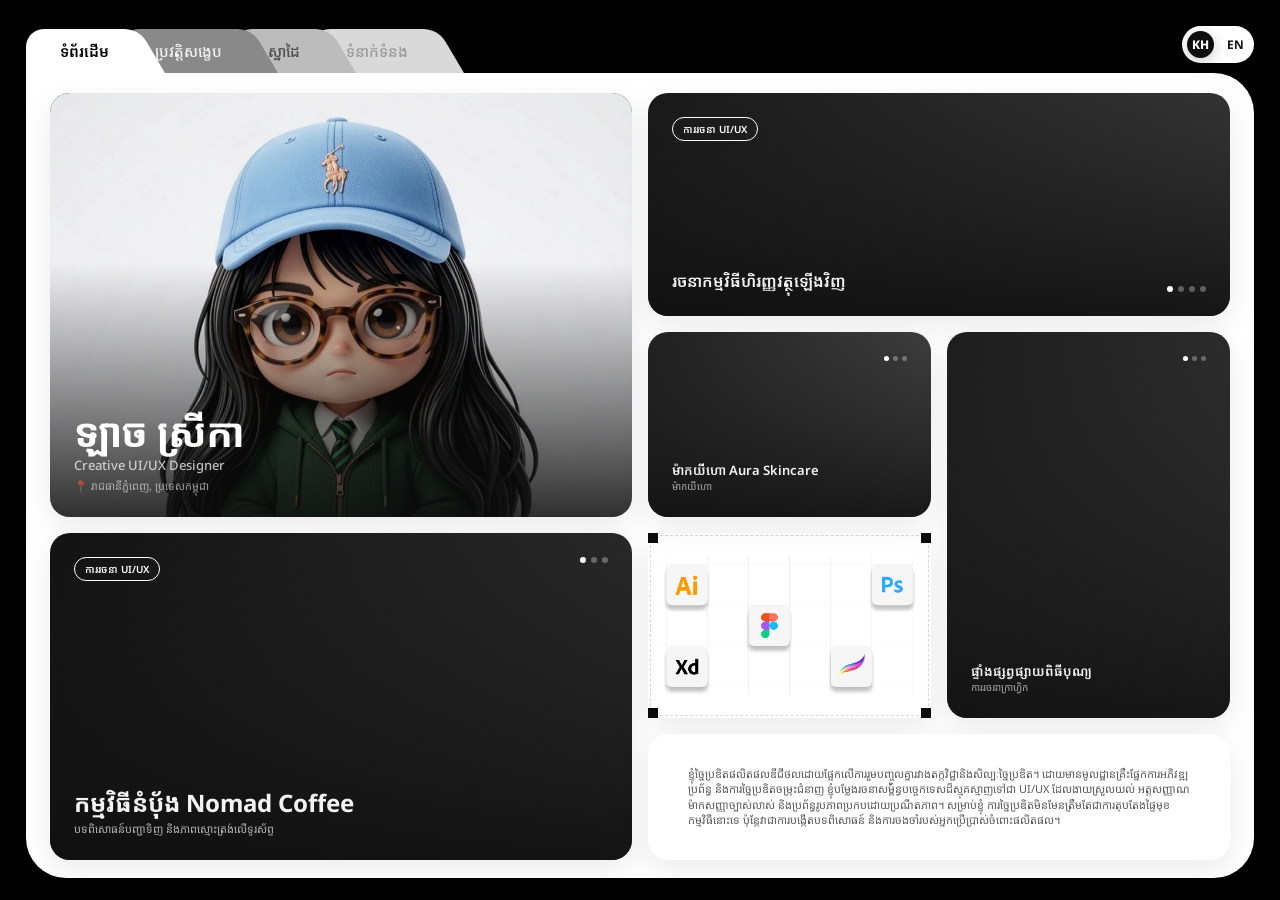
==== commit 84d460b0: "Revert "Page intro: name reveal with a curtain that lifts into the site" This reverts commit 13a31a4" ====
--- a/index.html
+++ b/index.html
@@ -8,19 +8,9 @@
 <link rel="preconnect" href="https://fonts.googleapis.com">
 <link rel="preconnect" href="https://fonts.gstatic.com" crossorigin>
 <link href="https://fonts.googleapis.com/css2?family=Montserrat+Alternates:wght@400;500;600;700&family=Noto+Sans+Khmer:wght@400;500;600;700&display=swap" rel="stylesheet">
-<link rel="stylesheet" href="css/style-v93.css">
+<link rel="stylesheet" href="css/style-v92.css">
 </head>
 <body>
-
-<!-- PAGE INTRO: curtain shown once per session, driven by js/intro-v1.js -->
-<div id="intro" class="intro" role="presentation" hidden>
-  <div class="intro-inner">
-    <div class="intro-name"></div>
-    <div class="intro-bar"></div>
-    <div class="intro-role"></div>
-  </div>
-</div>
-<script src="js/intro-v1.js"></script>
 
 <div id="page-root">
 
--- a/css/style-v92.css
+++ b/css/style-v92.css
@@ -0,0 +1,1109 @@
+:root {
+  --accent: #FFFFFF;
+  --accent-soft: #E5E5E5;
+  --ink: #17181A;
+  --ink-soft: rgba(23,24,26,0.55);
+  --off-white: #F2F2F2;
+  --card-bg: #FFFFFF;
+  --page-bg: #FAFAFA;
+  --chip-bg: #F0F0F0;
+
+  /* ---- folder-tab nav: tweak these to retune the whole component ---- */
+  --tab-height: 44px;
+  --tab-slant: 26px;          /* horizontal run of the outward-leaning right edge */
+  --tab-corner-radius: 18px;  /* rounded top-left corner of each tab */
+  --tab-curve-radius: 16px;   /* smooth curve where the slant meets the top edge */
+  --tab-active-bg: #FFFFFF;
+  --tab-active-color: #000000;
+  --tab-inactive-bg: #D9D9D9;
+  --tab-inactive-color: #999999;
+  --tab-hover-bg: #CFCFCF;
+  --tab-hover-color: #333333;
+  --tab-transition: 300ms ease-in-out;
+  --page-black: #000000;
+  --panel-radius-tl: 0px;
+  --panel-radius-other: 40px;
+}
+
+* { box-sizing: border-box; }
+
+html, body {
+  margin: 0;
+  background: var(--page-black);
+  font-family: 'Montserrat Alternates', sans-serif;
+  color: var(--ink);
+}
+
+html[lang="km"], html[lang="km"] body {
+  font-family: 'Noto Sans Khmer', sans-serif;
+}
+
+a { color: #17181A; text-decoration: underline; }
+a:hover { color: #555555; }
+
+button { font-family: inherit; }
+
+img { max-width: 100%; display: block; }
+
+@keyframes fadeUp {
+  from { opacity: 0; transform: translateY(16px); }
+  to { opacity: 1; transform: translateY(0); }
+}
+@keyframes slideUpForm {
+  from { transform: translateY(100%); }
+  to { transform: translateY(0); }
+}
+@keyframes fadeInOverlay {
+  from { opacity: 0; }
+  to { opacity: 1; }
+}
+
+#page-root {
+  height: 100vh;
+  min-height: 100vh;
+  overflow: hidden;
+  box-sizing: border-box;
+  background: var(--page-black);
+  padding: 26px 26px 22px;
+  display: flex;
+  flex-direction: column;
+  gap: 0;
+}
+
+/* ---------- FOLDER COVER PANEL ---------- */
+.folder-panel {
+  flex: 1;
+  min-height: 0;
+  background: var(--tab-active-bg);
+  border-radius: var(--panel-radius-tl) var(--panel-radius-other) var(--panel-radius-other) var(--panel-radius-other);
+  box-shadow: 0 24px 60px rgba(0,0,0,0.45);
+  padding: 20px 24px 18px;
+  display: flex;
+  flex-direction: column;
+}
+
+/* ---------- NAV (folder tabs) ---------- */
+.nav-wrap {
+  display: flex; justify-content: space-between; align-items: flex-end; gap: 10px;
+  flex-shrink: 0; flex-wrap: wrap; width: 100%; position: relative;
+  padding: 0;
+}
+
+.lang-switch {
+  display: flex;
+  align-items: center;
+  gap: 8px;
+  border: none;
+  cursor: pointer;
+  padding: 5px;
+  flex-shrink: 0;
+  background: #FFFFFF;
+  border-radius: 999px;
+  box-shadow: 0 4px 20px rgba(0,0,0,0.08);
+  /* Lifts the pill clear of the panel so there's visible breathing room
+     underneath it, floating cleanly above the panel's rounded corner. */
+  margin-bottom: 10px;
+}
+.lang-switch-opt {
+  display: flex;
+  align-items: center;
+  justify-content: center;
+  font-size: 12px;
+  font-weight: 700;
+  color: #17181A;
+  width: 27px;
+  height: 27px;
+  border-radius: 50%;
+  transition: all .25s ease;
+}
+.lang-switch-opt.is-active {
+  background: #0D0D0D;
+  color: #FFFFFF;
+  font-weight: 800;
+  box-shadow: 0 4px 14px rgba(0,0,0,0.2);
+}
+
+#nav-pill {
+  display: inline-flex;
+  align-items: flex-end;
+  gap: 0;
+  background: transparent;
+  border: none;
+  border-radius: 0;
+  padding: 0;
+  box-shadow: none;
+}
+
+.nav-hamburger {
+  display: none;
+  flex-direction: column;
+  justify-content: center;
+  align-items: center;
+  gap: 4px;
+  width: 42px;
+  height: 42px;
+  flex-shrink: 0;
+  border: none;
+  cursor: pointer;
+  background: #FFFFFF;
+  border-radius: 50%;
+  box-shadow: 0 4px 20px rgba(0,0,0,0.08);
+}
+.nav-hamburger span {
+  display: block;
+  width: 16px;
+  height: 2px;
+  border-radius: 2px;
+  background: #17181A;
+}
+
+/* Tab silhouette: rounded top-left corner, flat bottom, and a right edge that
+   leans outward with a smooth curve where it meets the top edge. Computed
+   for --tab-height:44px / --tab-slant:26px / --tab-corner-radius:18px /
+   --tab-curve-radius:16px - regenerate the point list if you change those.
+   Densely sampled (32 points across the corner + curve, up from the
+   original ~11) because at the tab's current on-screen size the sparser
+   version was visibly faceted rather than a true smooth curve - each
+   straight segment between points was long enough to read as a "step". */
+.nav-btn {
+  appearance: none;
+  border: none;
+  cursor: pointer;
+  /* No explicit font-family here on purpose - inherit the same
+     Montserrat Alternates / Noto Sans Khmer switch the rest of the page
+     uses (via html[lang] on body), so the nav matches the content font
+     instead of silently falling back to a generic system font for Khmer. */
+  font-size: 15px;
+  font-weight: 500;
+  height: var(--tab-height);
+  padding: 0 calc(var(--tab-slant) + 30px) 0 34px;
+  background: var(--tab-inactive-bg);
+  color: var(--tab-inactive-color);
+  display: flex;
+  align-items: center;
+  justify-content: center;
+  border-radius: 0;
+  clip-path: polygon(
+    0 18px, 0.13px 15.83px, 0.52px 13.69px, 1.17px 11.62px, 2.06px 9.63px,
+    3.19px 7.77px, 4.53px 6.06px, 6.06px 4.53px, 7.77px 3.19px, 9.63px 2.06px,
+    11.62px 1.17px, 13.69px 0.52px, 15.83px 0.13px, 18px 0,
+    calc(100% - 42px) 0,
+    calc(100% - 40.14px) 0.05px,
+    calc(100% - 38.34px) 0.19px,
+    calc(100% - 36.60px) 0.43px,
+    calc(100% - 34.91px) 0.76px,
+    calc(100% - 33.27px) 1.19px,
+    calc(100% - 31.68px) 1.72px,
+    calc(100% - 30.16px) 2.33px,
+    calc(100% - 28.68px) 3.05px,
+    calc(100% - 27.26px) 3.86px,
+    calc(100% - 25.90px) 4.76px,
+    calc(100% - 24.58px) 5.77px,
+    calc(100% - 23.33px) 6.86px,
+    calc(100% - 22.13px) 8.05px,
+    calc(100% - 20.98px) 9.34px,
+    calc(100% - 19.88px) 10.72px,
+    calc(100% - 18.84px) 12.20px,
+    calc(100% - 17.86px) 13.77px,
+    100% 44px, 0 44px
+  );
+  transition: background var(--tab-transition), color var(--tab-transition),
+              transform var(--tab-transition);
+  position: relative;
+  min-width: 0;
+  white-space: nowrap;
+  /* This overlap has to reach past the point where the previous tab's own
+     slant edge is still nearly flat (that slant runs over the last 42px
+     of each tab - see the clip-path above), otherwise the next tab's
+     rounded corner and the previous tab's downward-curving slant meet
+     going in opposite directions and leave a black notch between them
+     where neither shape covers. 44px clears that with a small margin. */
+  margin-left: -44px;
+}
+.nav-btn:first-child { margin-left: 0; }
+/* Stacking order reversed to read like real folder tabs staged front-to-
+   back in reading order: Home sits on top, with About/Work/Contact
+   layered progressively further behind it, instead of the last tab
+   covering all the others. */
+.nav-btn:nth-of-type(1) { z-index: 4; }
+.nav-btn:nth-of-type(2) { z-index: 3; }
+.nav-btn:nth-of-type(3) { z-index: 2; }
+.nav-btn:nth-of-type(4) { z-index: 1; }
+
+/* Radial grey shading: inactive tabs closer to the active one are darker,
+   fading out with distance (set as dist-1/2/3 classes in JS), so the row
+   reads as folder tabs receding around the selected one. Placed before
+   the hover rule below so hovering still overrides with its own color. */
+.nav-btn.dist-1 { background: #898989; color: #F2F2F2; }
+.nav-btn.dist-2 { background: #BCBCBC; color: #4D4D4D; }
+.nav-btn.dist-3 { background: #D9D9D9; color: #999999; }
+
+.nav-btn:not(.is-active):hover {
+  background: var(--tab-hover-bg);
+  color: var(--tab-hover-color);
+}
+.nav-btn:not(.is-active):hover .nav-btn-label {
+  transform: scale(1.08);
+}
+.nav-btn:not(.is-active) {
+  max-width: 240px;
+}
+.nav-btn.is-active {
+  background: var(--tab-active-bg);
+  color: var(--tab-active-color);
+  font-weight: 600;
+  z-index: 5;
+  max-width: none;
+}
+.nav-btn:focus-visible {
+  outline: 3px solid #4C9EFF;
+  outline-offset: -3px;
+  z-index: 10;
+}
+.nav-btn-label {
+  display: inline-block;
+  min-width: 0;
+  max-width: 100%;
+  overflow: hidden;
+  text-overflow: ellipsis;
+  white-space: nowrap;
+  transition: transform var(--tab-transition);
+}
+
+
+/* ---------- VIEW STAGE ---------- */
+.view-stage { flex: 1; min-height: 0; height: 100%; }
+.view { animation: fadeUp .4s ease both; height: 100%; }
+
+/* ---------- BENTO GRID BASE ---------- */
+/* Height is a percentage of the flex-computed .view-stage size (not a
+   vh-based guess) so it always exactly fills whatever room is actually
+   left below the nav on desktop, with no scrollbar. Overridden back to
+   auto-height/scrollable at tablet and mobile widths further down. */
+.bento-grid {
+  display: grid;
+  gap: 16px;
+  height: 100%;
+  min-height: 0;
+}
+
+.card {
+  position: relative;
+  border: none;
+  background: var(--card-bg);
+  box-shadow: 0 10px 30px rgba(0,0,0,0.08);
+  transition: transform .3s ease, box-shadow .3s ease;
+  animation: fadeUp .5s ease both;
+}
+.card:hover {
+  transform: translateY(-4px);
+  box-shadow: 0 16px 36px rgba(0,0,0,0.14);
+}
+
+.card-white {
+  border-radius: 20px;
+  padding: 24px;
+  display: flex;
+  flex-direction: column;
+  gap: 6px;
+}
+
+.card-photo {
+  overflow: hidden;
+  border-radius: 20px;
+}
+
+.photo-underlay { position: absolute; inset: 0; transition: background-image .6s ease; }
+.photo-img {
+  position: absolute;
+  inset: 0;
+  width: 100%;
+  height: 100%;
+  object-fit: cover;
+}
+.photo-scrim {
+  position: absolute; inset: 0; pointer-events: none;
+  background: linear-gradient(180deg, transparent 40%, rgba(13,13,13,0.85) 100%);
+}
+.photo-scrim--soft {
+  background: linear-gradient(180deg, rgba(13,13,13,0.15) 0%, rgba(13,13,13,0.85) 100%);
+}
+.corner-dot {
+  position: absolute; width: 10px; height: 10px; background: #FFFFFF;
+  pointer-events: none; z-index: 2;
+}
+
+.photo-content {
+  position: relative; z-index: 1; height: 100%;
+  display: flex; flex-direction: column; justify-content: flex-end;
+  padding: 24px; gap: 4px; color: var(--off-white);
+}
+.photo-content--between { justify-content: space-between; }
+
+
+.display-name {
+  font-size: clamp(24px, 4.5vh, 40px); font-weight: 700; letter-spacing: -0.02em;
+  line-height: 1; color: #FFFFFF;
+}
+.role-line { font-size: 13px; color: rgba(245,245,245,0.75); font-weight: 500; }
+.loc-line { font-size: 11px; color: rgba(245,245,245,0.6); }
+
+.tag-chip {
+  display: inline-flex; width: fit-content; font-size: 10px; font-weight: 600;
+  padding: 4px 10px; border-radius: 999px; border: 1px solid var(--accent); color: var(--accent);
+}
+.row-between { display: flex; justify-content: space-between; align-items: flex-end; }
+.row-start { display: flex; justify-content: space-between; align-items: flex-start; }
+.proj-title { font-size: 16px; font-weight: 600; color: var(--off-white); }
+.proj-title--lg { font-size: clamp(18px, 3.2vh, 24px); font-weight: 700; }
+.proj-title--sm { font-size: 13px; font-weight: 600; }
+.proj-desc { font-size: 11px; color: rgba(245,245,245,0.7); margin-top: 2px; }
+.proj-tag-sm { font-size: 10px; color: rgba(245,245,245,0.65); }
+
+.dots { display: flex; gap: 5px; }
+.dots--end { justify-content: flex-end; gap: 4px; }
+.dot {
+  width: 6px; height: 6px; border-radius: 50%; cursor: pointer; border: none; padding: 0;
+  background: rgba(255,255,255,0.3);
+}
+.dot.is-active { background: var(--accent); }
+.dots--end .dot { width: 5px; height: 5px; }
+
+.label-sm { font-size: 11px; font-weight: 600; color: var(--ink-soft); }
+.chip-row { display: flex; flex-wrap: wrap; gap: 5px; }
+.chip {
+  font-size: 10px; font-weight: 600; padding: 4px 8px; border-radius: 9px;
+  background: var(--chip-bg); border: 1px solid rgba(13,13,13,0.05); color: var(--ink);
+}
+.bio-text { font-size: 11px; line-height: 1.4; color: rgba(23,24,26,0.7); padding: 16px; }
+
+/* ---------- HOME GRID ---------- */
+#home-grid {
+  grid-template-columns: repeat(4, 1fr);
+  grid-template-rows: minmax(70px,1.15fr) minmax(70px,0.95fr) minmax(70px,0.95fr) minmax(60px,0.65fr);
+}
+
+/* ---------- WORK: FOLDER DRAWER ---------- */
+/* Folders styled like the top menu tabs: the same silhouette (rounded
+   top-left, slanted curved right edge, scaled to the tab height), no
+   outlines - each tab runs straight into its own body in one solid
+   colour - all white with black text. Hover turns a folder black with
+   white text. Each .folder box is only its visible band; its body runs
+   just far enough down to tuck under the next folder (or the shelf).
+   On desktop the bands share the panel's height so everything fits
+   without scrolling. Content comes from the js/work-projects-v*.js
+   data file. */
+.drawer-stage { height: 100%; }
+.folder-stack {
+  --band-max: 64px;    /* tallest a folder band gets when there's room */
+  --stack-inset: 40px; /* folders sit this far inside the shelf's ends */
+  --tab-w: 0.34;       /* tab width, as a fraction of folder width */
+  height: 100%;
+  display: flex; flex-direction: column; justify-content: flex-end;
+  padding: 6px var(--stack-inset) 0;
+}
+.folder {
+  --p: var(--p-d);
+  --shade: #FFFFFF;
+  --ink: #111111;
+  /* cqw/cqh = this folder's band, used to size the tab and its text */
+  container-type: size;
+  --th: min(46px, 100cqh * 0.74);   /* tab height */
+  --r: calc(var(--th) * 0.3);       /* edge inset unit */
+  position: relative; display: block;
+  flex: 1 1 0; min-height: 0; max-height: var(--band-max);
+  color: var(--ink); text-decoration: none; outline: none; cursor: pointer;
+  /* soft shadow along the folder's top edge: with every folder white,
+     this is what separates each sheet from the one behind it */
+  filter: drop-shadow(0 -2px 5px rgba(0,0,0,0.16));
+}
+/* color set here too: the global a:hover rule would otherwise grey the text */
+.folder:hover, .folder:focus-visible { --shade: #111111; --ink: #FFFFFF; color: var(--ink); }
+.folder.is-lifted { visibility: hidden; }
+/* Only the top (backmost) folder gets rounded top corners; the rest stay
+   square so the stack's sides read as one straight edge. Radius = --r,
+   so even an edge tab (inset by at least --r) starts clear of the curve. */
+.folder:first-child .folder-body { border-radius: var(--r) var(--r) 0 0; }
+.folder-body, .folder-tab { background: var(--shade); transition: background-color 200ms ease, color 200ms ease; }
+.folder-body {
+  position: absolute; top: var(--th); left: 0; right: 0;
+
+  /* reaches one tab-height past the band: down to where the next
+     folder's own body begins */
+  bottom: calc(-1 * var(--th));
+}
+.folder-tab {
+  position: absolute; z-index: 1;
+  /* +1px overlaps the body so no hairline shows between them */
+  top: 0; height: calc(var(--th) + 1px);
+  /* Same width for every tab; --p places it along the folder (0 = left,
+     1 = right), kept two inset units inside the edges. */
+  width: calc(var(--tab-w) * 100cqw);
+  left: calc(2 * var(--r) + var(--p) * (100% - 4 * var(--r)));
+  transform: translateX(calc(var(--p) * -100%));
+  display: flex; align-items: center; justify-content: space-between;
+  gap: calc(var(--th) * 0.3);
+  /* right padding clears the slanted edge */
+  padding: 0 calc(var(--th) * 0.75) 0 calc(var(--th) * 0.45);
+  clip-path: polygon(
+    0 calc(var(--th) * 0.4091),
+    calc(var(--th) * 0.0030) calc(var(--th) * 0.3598),
+    calc(var(--th) * 0.0118) calc(var(--th) * 0.3111),
+    calc(var(--th) * 0.0266) calc(var(--th) * 0.2641),
+    calc(var(--th) * 0.0468) calc(var(--th) * 0.2189),
+    calc(var(--th) * 0.0725) calc(var(--th) * 0.1766),
+    calc(var(--th) * 0.1030) calc(var(--th) * 0.1377),
+    calc(var(--th) * 0.1377) calc(var(--th) * 0.1030),
+    calc(var(--th) * 0.1766) calc(var(--th) * 0.0725),
+    calc(var(--th) * 0.2189) calc(var(--th) * 0.0468),
+    calc(var(--th) * 0.2641) calc(var(--th) * 0.0266),
+    calc(var(--th) * 0.3111) calc(var(--th) * 0.0118),
+    calc(var(--th) * 0.3598) calc(var(--th) * 0.0030),
+    calc(var(--th) * 0.4091) 0,
+    calc(100% - var(--th) * 0.9545) 0,
+    calc(100% - var(--th) * 0.9123) calc(var(--th) * 0.0011),
+    calc(100% - var(--th) * 0.8714) calc(var(--th) * 0.0043),
+    calc(100% - var(--th) * 0.8318) calc(var(--th) * 0.0098),
+    calc(100% - var(--th) * 0.7934) calc(var(--th) * 0.0173),
+    calc(100% - var(--th) * 0.7561) calc(var(--th) * 0.0270),
+    calc(100% - var(--th) * 0.7200) calc(var(--th) * 0.0391),
+    calc(100% - var(--th) * 0.6855) calc(var(--th) * 0.0530),
+    calc(100% - var(--th) * 0.6518) calc(var(--th) * 0.0693),
+    calc(100% - var(--th) * 0.6195) calc(var(--th) * 0.0877),
+    calc(100% - var(--th) * 0.5886) calc(var(--th) * 0.1082),
+    calc(100% - var(--th) * 0.5586) calc(var(--th) * 0.1311),
+    calc(100% - var(--th) * 0.5302) calc(var(--th) * 0.1559),
+    calc(100% - var(--th) * 0.5030) calc(var(--th) * 0.1830),
+    calc(100% - var(--th) * 0.4768) calc(var(--th) * 0.2123),
+    calc(100% - var(--th) * 0.4518) calc(var(--th) * 0.2436),
+    calc(100% - var(--th) * 0.4282) calc(var(--th) * 0.2773),
+    calc(100% - var(--th) * 0.4059) calc(var(--th) * 0.3130),
+    100% 100%,
+    0 100%
+  );
+}
+.folder-title {
+  position: relative; min-width: 0;
+  overflow: hidden; text-overflow: ellipsis; white-space: nowrap;
+  font-size: clamp(11px, var(--th) * 0.38, 18px); font-weight: 600; line-height: 1.3;
+}
+.folder-tag {
+  position: relative; flex: none;
+  font-size: clamp(9px, var(--th) * 0.25, 12px); font-weight: 500; line-height: 1.3;
+  opacity: 0.7; white-space: nowrap;
+}
+.folder:focus-visible .folder-title { text-decoration: underline; text-underline-offset: 3px; }
+/* Drawer front: full panel width, flush with the panel's bottom edge
+   (cancels the panel's 24px side / 18px bottom padding). */
+.drawer-shelf {
+  position: relative; flex: none; z-index: 1;
+  height: clamp(56px, 9vh, 96px);
+  margin: 0 calc(-1 * (var(--stack-inset) + 24px)) -18px;
+  background: #FFFFFF; box-shadow: 0 -6px 16px rgba(0,0,0,0.08);
+  border-radius: 0 0 var(--panel-radius-other) var(--panel-radius-other);
+}
+.drawer-handle {
+  position: absolute; left: 50%; top: 50%; width: 20%; height: clamp(12px, 2vh, 20px);
+  border-radius: 999px; background: #D9D9D9; transform: translate(-50%, -50%);
+}
+
+/* ---------- WORK: PROJECT DETAIL ---------- */
+html.wd-lock, html.wd-lock body { overflow: hidden; }
+.work-detail { position: fixed; inset: 0; z-index: 1000; }
+.wd-backdrop {
+  position: absolute; inset: 0;
+  background: rgba(0,0,0,0.6);
+  backdrop-filter: blur(6px); -webkit-backdrop-filter: blur(6px);
+  opacity: 0; transition: opacity 500ms ease-in-out;
+}
+.wd-sheet {
+  position: absolute; inset: 16px;
+  background: #FFFFFF; color: var(--ink); border-radius: 20px;
+  overflow-y: auto; overscroll-behavior: contain;
+  opacity: 0; transition: opacity 360ms ease-in-out;
+}
+.work-detail.is-open .wd-backdrop, .work-detail.is-open .wd-sheet { opacity: 1; }
+.wd-sheet.is-swapping { animation: wdSwap 360ms ease both; }
+@keyframes wdSwap { from { opacity: 0; } to { opacity: 1; } }
+.wd-close {
+  position: sticky; top: 16px; z-index: 5;
+  /* block-level so the negative bottom margin pulls the hero up under it */
+  margin: 16px 0 -56px 16px; width: max-content;
+  display: flex; align-items: center; gap: 8px;
+  height: 40px; padding: 0 16px 0 12px; border-radius: 999px;
+  background: rgba(255,255,255,0.92); color: #111;
+  border: 1px solid rgba(0,0,0,0.12);
+  backdrop-filter: blur(10px); -webkit-backdrop-filter: blur(10px);
+  font: inherit; font-size: 13px; font-weight: 600; cursor: pointer;
+}
+.wd-close:hover { background: #FFFFFF; }
+.wd-close-x { font-size: 15px; line-height: 1; }
+.wd-hero {
+  position: relative; overflow: hidden;
+  height: min(64vh, 560px); min-height: 300px;
+  border-radius: 20px 20px 0 0;
+  background-size: cover; background-position: center;
+  color: #FFFFFF;
+}
+.wd-hero[data-tone="light"] { color: #111; }
+.wd-hero.is-hidden { visibility: hidden; }
+.wd-title {
+  position: absolute; left: 48px; right: 48px; bottom: 40px; margin: 0;
+  font-size: clamp(34px, 5.6vw, 76px); font-weight: 700; line-height: 1.05;
+}
+.wd-hero-tag { position: absolute; top: 28px; right: 32px; font-size: 13px; font-weight: 500; opacity: 0.8; }
+.wd-ph-label {
+  position: absolute; right: 32px; bottom: 32px;
+  font-size: 11px; font-weight: 600; letter-spacing: 0.06em; opacity: 0.5;
+  border: 1px dashed currentColor; border-radius: 6px; padding: 4px 8px;
+}
+.wd-body {
+  max-width: 1040px; margin: 0 auto; padding: 48px 48px 64px;
+  opacity: 0; transform: translateY(14px);
+  transition: opacity 420ms ease 180ms, transform 420ms ease 180ms;
+}
+.work-detail.is-open .wd-body { opacity: 1; transform: none; }
+.wd-meta {
+  display: grid; grid-template-columns: repeat(4, 1fr); gap: 24px; margin: 0;
+  padding-bottom: 32px; border-bottom: 1px solid #E6E6E6;
+}
+.wd-meta dt { font-size: 11px; font-weight: 600; letter-spacing: 0.06em; color: var(--ink-soft); }
+.wd-meta dd { margin: 6px 0 0; font-size: 15px; font-weight: 600; }
+.wd-lead { margin: 40px 0 0; font-size: clamp(18px, 2vw, 24px); line-height: 1.5; }
+.wd-two { display: grid; grid-template-columns: 1fr 1fr; gap: 40px; }
+.wd-section { margin-top: 44px; }
+.wd-h2 { margin: 0 0 12px; font-size: 12px; font-weight: 600; letter-spacing: 0.08em; color: var(--ink-soft); }
+.wd-text { margin: 0; font-size: 15px; line-height: 1.65; color: rgba(23,24,26,0.85); }
+.wd-screens { display: grid; grid-template-columns: repeat(2, 1fr); gap: 16px; }
+.wd-shot {
+  aspect-ratio: 4 / 3; border-radius: 14px; overflow: hidden; background: #F2F2F2;
+  display: flex; align-items: center; justify-content: center;
+  font-size: 12px; font-weight: 600; color: rgba(0,0,0,0.35);
+}
+.wd-shot img { width: 100%; height: 100%; object-fit: cover; }
+/* an odd last image spans the full row */
+.wd-shot:nth-child(odd):last-child { grid-column: 1 / -1; aspect-ratio: 16 / 9; }
+.wd-tools { display: flex; flex-wrap: wrap; gap: 10px; }
+.wd-tool {
+  display: inline-flex; align-items: center; gap: 8px;
+  padding: 6px 14px 6px 6px; border-radius: 999px; background: #F2F2F2;
+  font-size: 13px; font-weight: 600;
+}
+.wd-tool svg { width: 30px; height: 30px; padding: 3px; border-radius: 8px; background: #FFFFFF; box-sizing: border-box; }
+.wd-pager { display: grid; grid-template-columns: 1fr 1fr; gap: 16px; margin-top: 64px; }
+.wd-pager button {
+  display: flex; flex-direction: column; gap: 6px; align-items: flex-start;
+  padding: 20px 24px; border-radius: 16px; border: 1.5px solid #111;
+  background: #FFFFFF; color: #111; font: inherit; text-align: left; cursor: pointer;
+  transition: background 200ms ease, color 200ms ease;
+}
+.wd-pager button.wd-next { align-items: flex-end; text-align: right; }
+.wd-pager button:hover, .wd-pager button:focus-visible { background: #111; color: #FFFFFF; }
+.wd-pager small { font-size: 11px; font-weight: 600; letter-spacing: 0.06em; opacity: 0.6; }
+.wd-pager strong { font-size: 18px; font-weight: 700; }
+/* Shared-element ghost: the folder tab morphing into the detail hero. */
+.wd-ghost { position: fixed; z-index: 1001; overflow: hidden; pointer-events: none; }
+.wd-ghost-fill { position: absolute; inset: 0; background-size: cover; background-position: center; }
+.wd-ghost-title { position: absolute; font-weight: 700; line-height: 1.05; white-space: nowrap; }
+@media (prefers-reduced-motion: reduce) {
+  .wd-backdrop, .wd-sheet, .wd-body { transition: none; }
+}
+
+/* ---------- ABOUT GRID ---------- */
+.about-grid {
+  grid-template-columns: repeat(4, 1fr);
+  /* Bottom row (Skills/Hobbies) only as tall as its content, so the
+     Education/Experience cards above get the rest of the height. */
+  grid-template-rows: 1fr 1fr auto;
+}
+.about-portrait { position: relative; }
+.about-col { overflow: hidden; overflow-y: auto; }
+
+.timeline { display: flex; flex-direction: column; gap: 2px; }
+.timeline-item { display: flex; gap: 10px; }
+.timeline-dot-col { display: flex; flex-direction: column; align-items: center; flex-shrink: 0; width: 10px; }
+.timeline-dot { width: 10px; height: 10px; border-radius: 50%; background: #0D0D0D; flex-shrink: 0; }
+.timeline-line { width: 2px; flex: 1; background: #D8D8D8; margin-top: 2px; }
+.timeline-body { padding-bottom: 16px; }
+.timeline-title { font-size: 12px; font-weight: 700; color: var(--ink); }
+.timeline-text { font-size: 10px; line-height: 1.6; color: rgba(23,24,26,0.6); margin-top: 4px; }
+
+.timeline--sm .timeline-item { gap: 8px; }
+.timeline--sm .timeline-dot-col { width: 8px; }
+.timeline--sm .timeline-dot { width: 8px; height: 8px; }
+.timeline--sm .timeline-body { padding-bottom: 10px; }
+.timeline--sm .timeline-title { font-size: 12px; font-weight: 600; }
+.timeline--sm .timeline-sub { font-size: 10px; color: var(--ink-soft); }
+.timeline--sm .timeline-sub a { color: #17181A; font-weight: 600; }
+
+.chip-row--sm .chip { font-size: 9px; padding: 3px 7px; border-radius: 8px; }
+
+.tools-card { position: relative; }
+.select-frame {
+  position: absolute; inset: 2px; border: 1.5px dashed #D9D9D9;
+  pointer-events: none; z-index: 2;
+}
+.select-dot {
+  position: absolute; width: 10px; height: 10px; background: #0D0D0D;
+  z-index: 3;
+}
+/* Tool grid artwork, scaled to fit the card. Negative margins let it use
+   most of the card's padding too (stopping short of the dashed frame),
+   so the icons read as large as possible at every card size. */
+.tools-img {
+  --bleed: 14px;
+  position: relative; z-index: 1;
+  flex: 1; min-height: 0;
+  margin: calc(-1 * var(--bleed));
+  width: calc(100% + 2 * var(--bleed)); max-width: none;
+  object-fit: contain;
+}
+.soft-skills { display: flex; flex-direction: column; gap: 3px; margin-top: 18px; }
+.soft-skill {
+  display: flex; align-items: center; gap: 6px; font-size: 9px; font-weight: 600;
+  padding: 4px 8px; border-radius: 999px;
+  background: linear-gradient(180deg, #F3F3F3, #E2E2E2); color: #17181A;
+  box-shadow: inset 0 1px 0 rgba(255,255,255,0.6), 0 2px 4px rgba(0,0,0,0.12);
+}
+.soft-skill svg { width: 13px; height: 13px; flex-shrink: 0; }
+
+/* ---------- CONTACT ---------- */
+.contact-grid { grid-template-columns: 1fr; grid-template-rows: 1fr; }
+.contact-card {
+  border-radius: 20px; color: var(--off-white); padding: 24px;
+  display: flex; flex-direction: column; justify-content: flex-end; gap: 16px;
+  background: #FFFFFF;
+}
+.contact-card:hover { transform: none; box-shadow: 0 10px 30px rgba(0,0,0,0.08); }
+.contact-card .photo-img { object-fit: contain; object-position: center bottom; }
+/* ---------- CONTACT HERO ---------- */
+/* "Let's [envelope] Work / Together", top-left of the contact card; the
+   illustration sits to its right (desktop) or below it (phones). */
+.contact-card .photo-img { object-position: 92% bottom; }
+.contact-hero {
+  position: relative; z-index: 2; margin-bottom: auto;
+  padding: clamp(8px, 2vw, 28px) clamp(8px, 2.4vw, 32px) 0;
+  color: #111;
+}
+.ch-title {
+  margin: 0; font-weight: 700; line-height: 0.98; letter-spacing: -0.035em;
+  font-size: clamp(44px, 6.6vw, 112px);
+}
+html[lang="km"] .ch-title { letter-spacing: 0; line-height: 1.3; }
+.ch-line { display: flex; align-items: center; flex-wrap: wrap; column-gap: 0.18em; }
+.ch-icon-wrap { position: relative; display: inline-flex; }
+/* envelope: amber tile with a white flap chevron; breathes gently */
+.ch-envelope {
+  /* buttons don't inherit font-size; the em sizes below need the headline's */
+  font-size: inherit;
+  width: 1.18em; height: 0.84em; padding: 0; border: 0; cursor: pointer;
+  border-radius: 0.2em; background: #F5B942;
+  display: inline-flex; align-items: center; justify-content: center;
+  box-shadow: 0 0.12em 0.3em rgba(245,185,66,0.35);
+  animation: chBreathe 2s ease-in-out infinite;
+  transition: transform 220ms ease, filter 220ms ease;
+}
+.ch-envelope svg { width: 62%; height: 62%; }
+/* the breathing animation would override transform, so hover drops it */
+.ch-envelope:hover, .ch-envelope:focus-visible { animation: none; transform: scale(1.1); filter: brightness(1.08); }
+.ch-envelope:focus-visible { outline: 3px solid #111; outline-offset: 4px; }
+.ch-envelope[aria-expanded="true"] { animation: none; }
+@keyframes chBreathe {
+  0%, 100% { transform: scale(1); box-shadow: 0 0.12em 0.3em rgba(245,185,66,0.35); }
+  50% { transform: scale(1.05); box-shadow: 0 0.14em 0.6em rgba(245,185,66,0.65); }
+}
+/* floating "You" / "Sreyka" pills with cursor pointers aimed at the icon */
+.ch-cursor { position: absolute; display: flex; align-items: center; gap: 2px; pointer-events: none; z-index: 1; }
+.ch-cursor--you { right: 82%; bottom: 96%; }
+.ch-cursor--me { left: 88%; top: 82%; }
+.ch-pointer { width: 14px; height: 14px; }
+.ch-cursor--you .ch-pointer { align-self: flex-end; margin-bottom: -8px; fill: #2E9E6B; }
+.ch-cursor--me .ch-pointer { align-self: flex-start; margin-top: -8px; fill: #F26B3A; }
+.ch-pill {
+  font-size: clamp(10px, 0.95vw, 13px); font-weight: 600; letter-spacing: 0;
+  line-height: 1; white-space: nowrap; color: #FFFFFF;
+  padding: 6px 12px; border-radius: 999px;
+}
+.ch-cursor--you .ch-pill { background: #2E9E6B; }
+.ch-cursor--me .ch-pill { background: #F26B3A; }
+/* supporting note + hand-drawn arrow */
+.ch-note {
+  position: relative; align-self: center; margin-left: 0.25em;
+  font-size: clamp(13px, 1.25vw, 18px); font-weight: 700; letter-spacing: 0; line-height: 1.3;
+}
+.ch-arrow {
+  position: absolute; left: -10%; top: 100%; width: clamp(70px, 7vw, 120px); height: auto;
+  stroke: #F5B942; transform: rotate(-8deg);
+}
+@media (prefers-reduced-motion: reduce) {
+  .ch-envelope { animation: none; }
+}
+
+.contact-scrim {
+  position: absolute; inset: 0; pointer-events: none;
+  /* Only darkens the bottom band behind the white social-link text - a
+     full-height fade washed out the whole illustration, making it look
+     blurry/foggy. */
+  background: linear-gradient(180deg, rgba(13,13,13,0) 62%, rgba(13,13,13,0.85) 100%);
+}
+.contact-content {
+  position: relative; z-index: 1;
+  display: flex; align-items: center; justify-content: space-between; flex-wrap: wrap; gap: 12px;
+}
+.say-hello-btn {
+  appearance: none; border: 1px solid var(--accent-soft); cursor: pointer;
+  background: var(--accent); color: #0D0D0D; font-size: 15px; font-weight: 700;
+  padding: 16px 30px; border-radius: 999px; width: fit-content;
+  display: inline-flex; align-items: center; gap: 8px;
+  box-shadow: 0 10px 24px rgba(0,0,0,0.25); transition: transform .3s ease;
+}
+.say-hello-btn:hover { transform: translateY(-3px); }
+.say-hello-btn span { font-size: 15px; line-height: 1; }
+
+.social-row { display: flex; flex-wrap: wrap; justify-content: flex-end; gap: 10px; }
+.social-pill, .location-pill {
+  display: flex; align-items: center; gap: 8px;
+  background: rgba(255,255,255,0.14); border: 1px solid rgba(255,255,255,0.28);
+  backdrop-filter: blur(18px); -webkit-backdrop-filter: blur(18px);
+  border-radius: 999px; padding: 8px 14px 8px 8px;
+  box-shadow: 0 8px 24px rgba(0,0,0,0.18);
+  transition: transform .3s ease, background .3s ease;
+  text-decoration: none;
+}
+.social-pill:hover { transform: translateY(-3px); background: rgba(255,255,255,0.22); }
+.social-icon-badge {
+  width: 34px; height: 34px; border-radius: 50%; background: #FFFFFF;
+  display: flex; align-items: center; justify-content: center; flex-shrink: 0;
+  overflow: hidden;
+}
+.social-icon-badge img { width: 22px; height: 22px; object-fit: contain; filter: grayscale(100%); }
+.location-pill .social-icon-badge img { width: 24px; height: 24px; }
+.social-name { font-size: 11px; font-weight: 700; color: #F5F5F5; }
+.social-handle { font-family: monospace; font-size: 9px; color: rgba(245,245,245,0.7); letter-spacing: -0.01em; }
+
+.contact-form-overlay {
+  position: absolute; inset: 0; background: rgba(13,13,13,0.5); z-index: 50;
+  animation: fadeInOverlay .25s ease both;
+}
+.contact-form-sheet {
+  position: absolute; left: 0; right: 0; bottom: 0; z-index: 51;
+  animation: slideUpForm .35s cubic-bezier(.2,.8,.2,1) both;
+}
+.contact-form-inner {
+  width: 100%; background: linear-gradient(160deg, #0D0D0D, #2E2E2E); color: #F5F5F5;
+  border-radius: 20px 20px 0 0; padding: 22px 22px 24px;
+  box-shadow: 0 -10px 40px rgba(0,0,0,0.3);
+  display: flex; flex-direction: column; gap: 12px;
+}
+.form-title { font-size: 24px; font-weight: 700; }
+.close-btn {
+  appearance: none; border: none; background: rgba(255,255,255,0.15); color: #F5F5F5;
+  width: 28px; height: 28px; border-radius: 50%; cursor: pointer; font-size: 14px; line-height: 1;
+}
+.form-email { font-size: 12px; opacity: 0.75; margin-top: -8px; }
+#contact-form { display: flex; flex-direction: column; gap: 12px; }
+.contact-form-field {
+  appearance: none; border: 1px solid rgba(255,255,255,0.3); background: #FFFFFF; color: #17181A;
+  border-radius: 12px; padding: 12px 14px; font-family: inherit; font-size: 13px; outline: none; resize: none;
+}
+.contact-form-field::placeholder { color: rgba(23,24,26,0.45); }
+.send-btn {
+  appearance: none; border: none; cursor: pointer; background: var(--accent); color: #0D0D0D;
+  font-size: 14px; font-weight: 700; padding: 13px 20px; border-radius: 999px; margin-top: 4px;
+}
+
+.form-sent-msg {
+  font-size: 13px; font-weight: 600; color: #F5F5F5; background: rgba(255,255,255,0.12);
+  border-radius: 12px; padding: 12px 14px;
+}
+
+/* ---------- RESPONSIVE ---------- */
+/* Below desktop width the grid reflows into extra rows (tablet) or a
+   single stacked column (mobile) and genuinely needs to scroll - only
+   the full desktop layout above is required to fit in one screen. */
+@media (max-width: 1100px) {
+  #page-root { height: auto; min-height: 100vh; overflow: visible; }
+  /* page scrolls at these widths, so bands get a fixed height instead
+     of sharing the panel's */
+  .drawer-stage { height: auto; }
+  .folder-stack { --tab-w: 0.45; --stack-inset: 24px; height: auto; padding-top: 10px; }
+  /* same width as each other, but a long title may stretch its tab */
+  .folder-tab { width: max-content; min-width: calc(var(--tab-w) * 100cqw); max-width: calc(100cqw - 4 * var(--r)); }
+  .folder { flex: none; height: 64px; max-height: none; }
+  .drawer-shelf { height: 96px; }
+}
+
+@media (max-width: 640px) {
+  .folder-stack { --tab-w: 0.62; --stack-inset: 6px; }
+  .folder { --p: var(--p-m); height: 62px; --th: 54px; --r: 12px; }
+  /* tag sits above the title, and the tab may grow past --tab-w, so
+     long titles fit on narrow screens */
+  .folder-tab {
+    width: max-content; min-width: calc(var(--tab-w) * 100cqw); max-width: calc(100cqw - 4 * var(--r));
+    flex-direction: column; align-items: flex-start; justify-content: center; gap: 2px;
+    padding: 0 calc(var(--th) * 0.75) 0 14px;
+  }
+  .folder-title { align-self: stretch; font-size: 15px; }
+  .folder-tag { order: -1; font-size: 10px; }
+  .drawer-shelf { height: 80px; }
+  .drawer-handle { height: 14px; width: 28%; }
+
+  .wd-sheet { inset: 0; border-radius: 0; }
+  .wd-hero { height: 52vh; min-height: 260px; border-radius: 0; }
+  .wd-title { left: 20px; right: 20px; bottom: 24px; }
+  .wd-hero-tag { top: 22px; right: 20px; font-size: 11px; }
+  .wd-ph-label { right: 20px; bottom: auto; top: 50%; }
+  .wd-body { padding: 28px 20px 48px; }
+  .wd-meta { grid-template-columns: repeat(2, 1fr); gap: 18px; }
+  .wd-two, .wd-screens, .wd-pager { grid-template-columns: 1fr; }
+  .wd-two { gap: 0; }
+}
+@media (max-width: 400px) {
+  .folder-stack { --stack-inset: 0px; }
+  .folder { --r: 9px; }
+  /* one radius from the edges instead of two, for a little more width */
+  .folder-tab {
+    padding: 0 calc(var(--th) * 0.7) 0 10px; max-width: calc(100cqw - 2 * var(--r));
+    left: calc(var(--r) + var(--p) * (100% - 2 * var(--r)));
+  }
+  .folder-title { font-size: 14px; }
+}
+@media (max-width: 340px) {
+  .folder-title { font-size: 11.5px; }
+}
+
+@media (max-width: 1100px) and (min-width: 901px) {
+  #home-grid {
+    grid-template-columns: repeat(2,1fr) !important;
+    grid-template-rows: none !important;
+    grid-auto-rows: minmax(150px,320px) !important;
+    grid-auto-flow: row !important;
+    height: auto !important;
+  }
+  #home-grid > div { grid-row: auto !important; }
+  #home-grid [data-span="2"] { grid-column: 1/3 !important; }
+  #home-grid [data-span="1"] { grid-column: span 1 !important; }
+  /* Full width: it has no 1-col partner in this 2-col flow, so at half
+     width it would leave a hole beside it. */
+  #home-grid .tools-card { grid-column: 1/3 !important; }
+  /* Last row (bio) hugs its text instead of a fixed 320px row. */
+  #home-grid { grid-template-rows: repeat(5, minmax(150px,320px)) auto !important; }
+  #home-grid > div:first-child { min-height: 320px !important; }
+  .bio-card { min-height: 0 !important; height: auto !important; align-self: start !important; }
+
+  /* text scale: tablet */
+  .display-name { font-size: clamp(22px, 4vh, 32px) !important; }
+  .proj-title--lg { font-size: clamp(16px, 2.6vh, 20px) !important; }
+  .role-line { font-size: 12px !important; }
+  .bio-text { font-size: 11px !important; }
+  .form-title { font-size: 20px !important; }
+}
+
+@media (max-width: 900px) {
+  /* one card per row, stacked vertically, no side-by-side pairs at any narrower-than-tablet width */
+  #home-grid, .about-grid {
+    display: grid !important;
+    grid-template-columns: 1fr !important;
+    grid-template-rows: none !important;
+    grid-auto-flow: row !important;
+    grid-auto-rows: minmax(280px,auto) !important;
+    height: auto !important;
+    gap: 12px !important;
+  }
+  #home-grid > div, .about-grid > div {
+    grid-column: 1/2 !important;
+    grid-row: auto !important;
+    min-height: 300px !important;
+    border-radius: 20px !important;
+  }
+  .tools-card { height: 300px; }
+  .bio-card { min-height: 0 !important; height: auto !important; align-self: start !important; }
+  .corner-dot { display: none !important; }
+  .contact-grid { height: auto !important; min-height: calc(100vh - 100px) !important; }
+  /* contain + bottom so the illustration sits under the hero headline */
+  .contact-card .photo-img { object-fit: contain !important; object-position: center bottom !important; }
+  .ch-cursor--you { right: 80%; bottom: 86%; }
+  .ch-cursor--me { left: 80%; top: 86%; }
+  .ch-pill { padding: 4px 9px; }
+  .ch-pointer { width: 11px; height: 11px; }
+}
+
+/* Widened from 640px: at desktop tab sizing, the nav row (tabs + lang
+   switch) stops fitting on one line as low as ~780px (Khmer labels are
+   the worst case), and flex-wrap:wrap was pushing the switch onto its
+   own second line - leaving a tall gap between the tabs and the panel
+   below them. 800px keeps this compact/one-line nav active well above
+   that wrap point, with margin to spare. */
+@media (max-width: 800px) {
+  /* 1: nav stays folder-tab style on mobile, left-aligned; language switch stays put.
+     Active tab shows its full label; inactive tabs truncate so the row always fits
+     without horizontal scroll. */
+  .nav-hamburger { display: none !important; }
+  /* A bit more breathing room than the 10px base gap - the tabs now grow
+     to fill the row, so without this they sit right up against the
+     language switch pill. */
+  .nav-wrap { flex-wrap: nowrap !important; gap: 64px; }
+  #nav-pill {
+    display: inline-flex !important;
+    position: static;
+    flex-direction: row !important;
+    align-items: flex-end;
+    flex-wrap: nowrap !important;
+    width: auto;
+    flex: 1 1 auto;
+    min-width: 0;
+    gap: 2px;
+    padding: 0 !important;
+    background: transparent !important;
+    box-shadow: none;
+  }
+  /* Same folder-tab silhouette as desktop (rounded top-left, flat bottom,
+     slanted+curved top-right) instead of a plain both-corners-rounded
+     rectangle, just scaled down: height 36px, corner radius 10px, slant
+     10px, curve radius 8px (a full proportional scale of desktop's 26px
+     slant would need ~36px of tab overlap to avoid the same seam gap
+     fixed earlier - too much at mobile tab widths, so the lean is
+     shallower here on purpose). Was avoided on mobile early in the
+     project because the desktop clip-path (sized for much bigger tabs)
+     broke click hit-testing at the old ~26-32px tab widths - tabs are
+     far wider now so this was re-tested and works. */
+  .nav-btn {
+    clip-path: polygon(
+      0 10px, 0.1px 8.58px, 0.41px 7.18px, 0.9px 5.85px, 1.59px 4.59px,
+      2.44px 3.45px, 3.45px 2.44px, 4.59px 1.59px, 5.85px 0.9px,
+      7.18px 0.41px, 8.58px 0.1px, 10px 0,
+      calc(100% - 18px) 0,
+      calc(100% - 16.80px) 0.07px,
+      calc(100% - 15.67px) 0.27px,
+      calc(100% - 14.61px) 0.60px,
+      calc(100% - 13.61px) 1.07px,
+      calc(100% - 12.68px) 1.67px,
+      calc(100% - 11.82px) 2.40px,
+      calc(100% - 11.02px) 3.27px,
+      calc(100% - 10.30px) 4.27px,
+      calc(100% - 9.63px) 5.40px,
+      calc(100% - 9.04px) 6.67px,
+      calc(100% - 8.51px) 8.07px,
+      calc(100% - 8.05px) 9.60px,
+      calc(100% - 7.65px) 11.27px,
+      100% 36px, 0 36px
+    ) !important;
+    border-radius: 0 !important;
+    height: 36px !important;
+    /* All tabs share flex-grow now, not just the active one - previously
+       only the active tab grew, so #nav-pill's own box (which does grow
+       to fill the row) ended up with empty space between the last tab
+       and its own right edge instead of that space going to the tabs
+       themselves, leaving a visible gap before the language switch. */
+    flex: 1 1 auto;
+    min-width: 0;
+    /* Has to reach past d=18 (slant 10 + curve 8, where the shape above
+       stops being flat) for the same reason documented on the desktop
+       tab - otherwise the next tab's corner and this tab's downward
+       curve leave a gap between them, like before. 20px clears it. */
+    margin-left: -20px !important;
+  }
+  .nav-btn:first-child { margin-left: 0 !important; }
+  /* Active tab must never shrink below its natural text width - sharing
+     flex-grow across all tabs (above) means it can otherwise lose the
+     competition for space and truncate its own label, which must always
+     show in full. */
+  .nav-btn.is-active { flex-shrink: 0; }
+  .nav-btn:hover .nav-btn-label, .nav-btn:active .nav-btn-label { transform: scale(1.08); }
+
+  /* 3: cards hug at 16px on mobile */
+  .card-white, .photo-content, .contact-card { padding: 16px !important; }
+  .tools-img { --bleed: 8px; }
+
+  /* 5: mobile text scale, smaller than tablet */
+  .display-name { font-size: 24px !important; }
+  .role-line { font-size: 11px !important; }
+  .loc-line { font-size: 10px !important; }
+  .proj-title--lg { font-size: 16px !important; }
+  .proj-title { font-size: 14px !important; }
+  .proj-desc { font-size: 10px !important; }
+  .bio-text { font-size: 11px !important; padding: 14px !important; }
+  .timeline-title { font-size: 11px !important; }
+  .timeline-text { font-size: 9px !important; }
+
+  /* gap stays 0 here (not a mobile-breathing-room value) - a nonzero gap
+     between nav-wrap and folder-panel would separate the tabs from the
+     panel too, breaking the flush/no-seam rule that's required at every
+     width, not just desktop. The lang-switch pill gets its own lift via
+     its own margin-bottom instead, independent of this. */
+  #page-root { padding: 14px 14px 20px !important; gap: 0 !important; }
+
+  /* contact: icon-only social pills on mobile, no glass background */
+  .social-pill .social-name, .social-pill .social-handle,
+  .location-pill .social-name, .location-pill .social-handle { display: none !important; }
+  .social-pill, .location-pill {
+    padding: 0 !important;
+    background: none !important;
+    border: none !important;
+    backdrop-filter: none !important;
+    -webkit-backdrop-filter: none !important;
+    box-shadow: none !important;
+  }
+  .social-row { justify-content: center !important; }
+}
+
+/* Tab sizing is tiered separately from the rest of the ≤800px mobile-nav
+   styles above: a "moderate" compact size for tablet-ish widths where
+   there's still plenty of room (641-800px), and the much smaller icon-
+   like size (below) only for genuinely narrow phone widths. Using the
+   phone-sized tabs all the way up to 800px left them looking tiny and
+   lost in a lot of unused space at widths like 768px. */
+@media (max-width: 800px) and (min-width: 641px) {
+  .nav-btn:not(.is-active) {
+    max-width: 120px;
+  }
+  .nav-btn {
+    /* Right padding widened to clear the new slanted edge (18px) plus
+       breathing room for the text, since the plain border-radius corner
+       this replaced didn't need any. */
+    padding: 10px 26px 11px 16px !important;
+    font-size: 13px !important;
+  }
+  .nav-btn.is-active { max-width: 190px; }
+  /* Pill scales down alongside the tabs here - it was staying fixed at
+     full desktop size while the tabs shrank around it, so it looked
+     oversized/mismatched instead of belonging to the same nav row. */
+  .lang-switch { gap: 6px; padding: 4px; margin-bottom: 8px; }
+  .lang-switch-opt { width: 23px; height: 23px; font-size: 11px; }
+}
+
+@media (max-width: 640px) {
+  /* Wide enough to show a full short word (or the meaningful first word
+     of a longer one) before the ellipsis - e.g. "ប្រវត្តិ..." - instead
+     of clipping to 1-2 characters. */
+  .nav-btn {
+    /* max-width bumped up from 72px by the same amount padding grew, so
+       the actual text content area (and the "ប្រវត្តិ..." word-boundary
+       truncation point) stays exactly the same as before. */
+    max-width: 64px;
+    padding: 9px 22px 10px 10px !important;
+    font-size: 11px !important;
+  }
+  /* Floor, not a target: the longest label (Khmer "About",
+     ប្រវត្តិសង្ខេប) needs ~131px of content+padding box at this
+     font-size/padding - below that it truncates even with
+     flex-shrink:0 protecting it from flex competition, since max-width
+     itself becomes the binding constraint. */
+  .nav-btn.is-active { max-width: 140px; }
+  .lang-switch { gap: 5px; padding: 3px; margin-bottom: 6px; }
+  .lang-switch-opt { width: 19px; height: 19px; font-size: 10px; }
+}
+
+@media (max-width: 480px) {
+  /* max-width bumped up from 76px to match the added padding, same as
+     the tier above, preserving the calibrated word-boundary truncation. */
+  .nav-btn { padding: 8px 20px 9px 9px !important; font-size: 10px !important; max-width: 70px; }
+  /* Same floor as the tier above, scaled to this smaller font/padding -
+     the Khmer "About" label needs ~119px here; below that it truncates. */
+  .nav-btn.is-active { max-width: 130px; }
+  .lang-switch { gap: 4px; padding: 3px; margin-bottom: 5px; }
+  .lang-switch-opt { width: 17px; height: 17px; font-size: 9px; }
+  #home-grid > div, .about-grid > div { min-height: 260px !important; }
+  .tools-card { height: 280px; }
+  .display-name { font-size: 21px !important; }
+}
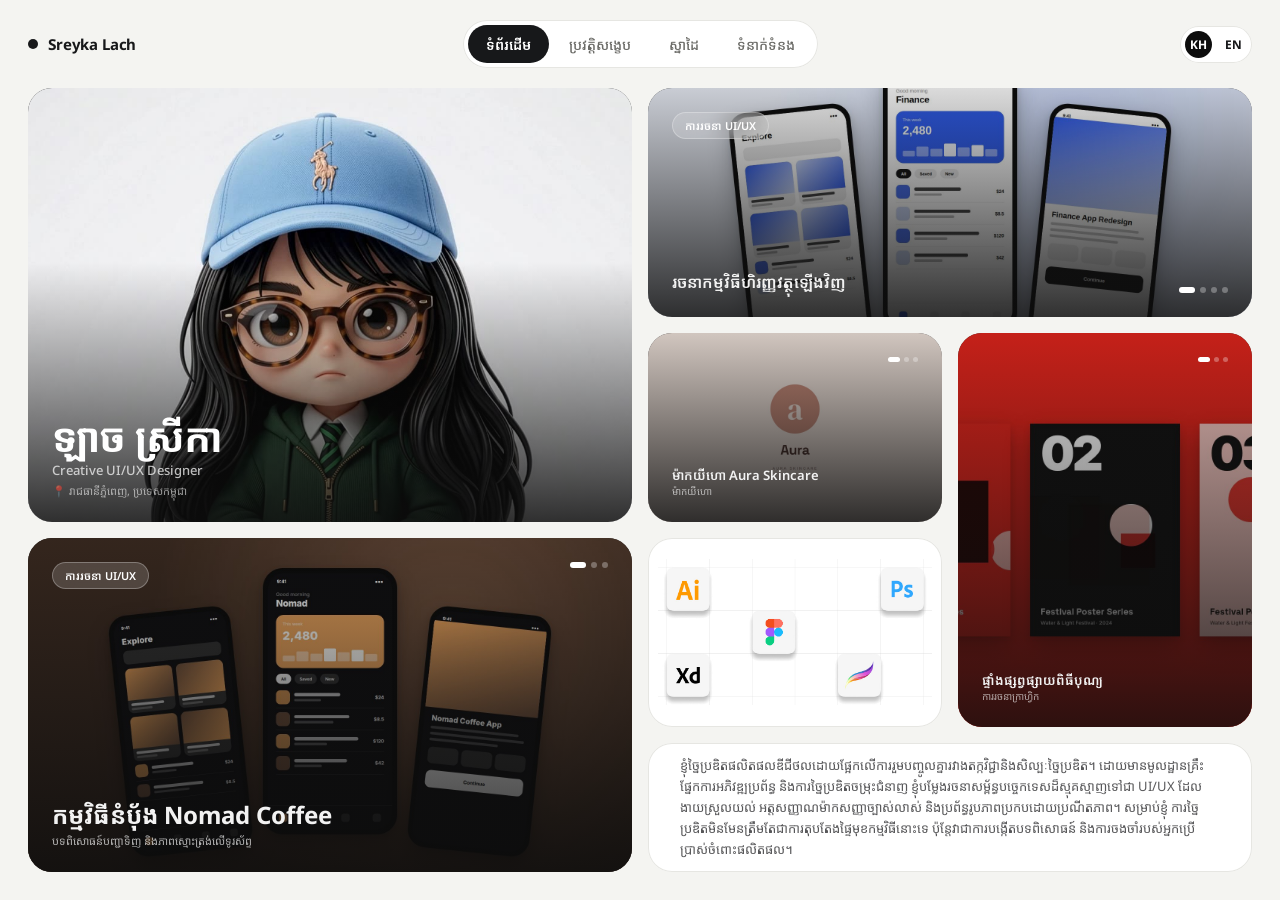
==== commit b8ed8bb9: "Refresh visual style: clean minimal look Soft off-white page, pill menu with brand mark, flat cards " ====
--- a/index.html
+++ b/index.html
@@ -8,7 +8,7 @@
 <link rel="preconnect" href="https://fonts.googleapis.com">
 <link rel="preconnect" href="https://fonts.gstatic.com" crossorigin>
 <link href="https://fonts.googleapis.com/css2?family=Montserrat+Alternates:wght@400;500;600;700&family=Noto+Sans+Khmer:wght@400;500;600;700&display=swap" rel="stylesheet">
-<link rel="stylesheet" href="css/style-v92.css">
+<link rel="stylesheet" href="css/style-v93.css">
 </head>
 <body>
 
@@ -16,6 +16,7 @@
 
   <!-- NAV -->
   <div class="nav-wrap">
+    <a href="./" class="brand" aria-label="Sreyka Lach, home"><span class="brand-dot"></span><span class="brand-name">Sreyka Lach</span></a>
     <button type="button" id="nav-hamburger" class="nav-hamburger" aria-label="Menu" aria-expanded="false">
       <span></span><span></span><span></span>
     </button>
@@ -25,10 +26,12 @@
       <button type="button" class="nav-btn" data-view="work" role="tab" aria-selected="false" tabindex="-1"><span class="nav-btn-label">Work</span></button>
       <button type="button" class="nav-btn" data-view="contact" role="tab" aria-selected="false" tabindex="-1"><span class="nav-btn-label">Contact</span></button>
     </nav>
-    <button type="button" id="lang-switch" class="lang-switch" data-lang="km" aria-label="Switch language">
-      <span class="lang-switch-opt" id="lang-opt-km">KH</span>
-      <span class="lang-switch-opt" id="lang-opt-en">EN</span>
-    </button>
+    <div class="nav-end">
+      <button type="button" id="lang-switch" class="lang-switch" data-lang="km" aria-label="Switch language">
+        <span class="lang-switch-opt" id="lang-opt-km">KH</span>
+        <span class="lang-switch-opt" id="lang-opt-en">EN</span>
+      </button>
+    </div>
   </div>
 
   <div class="folder-panel">
@@ -126,7 +129,7 @@
 
     <!-- ============ WORK VIEW ============ -->
     <section id="view-work" class="view" data-view-panel="work" hidden>
-      <!-- Folder drawer: built by js/main-v27.js from the projects in js/work-projects-v7.js -->
+      <!-- Folder drawer: built by js/main-v28.js from the projects in js/work-projects-v7.js -->
       <div id="work-stage" class="drawer-stage"></div>
     </section>
 
@@ -241,6 +244,6 @@
 </div>
 
 <script src="js/work-projects-v7.js"></script>
-<script src="js/main-v27.js"></script>
+<script src="js/main-v28.js"></script>
 </body>
 </html>
--- a/css/style-v93.css
+++ b/css/style-v93.css
@@ -0,0 +1,979 @@
+:root {
+  --accent: #FFFFFF;
+  --accent-soft: #E5E5E5;
+  --ink: #17181A;
+  --ink-soft: rgba(23,24,26,0.55);
+  --off-white: #F2F2F2;
+  --card-bg: #FFFFFF;
+  --page-bg: #F4F4F1;
+  --chip-bg: #F4F4F1;
+  --line: #E6E6E2;
+  --muted: #8A8A86;
+  --radius: 24px;
+
+  /* ---- folder-tab nav: tweak these to retune the whole component ---- */
+  --tab-height: 44px;
+  --tab-slant: 26px;          /* horizontal run of the outward-leaning right edge */
+  --tab-corner-radius: 18px;  /* rounded top-left corner of each tab */
+  --tab-curve-radius: 16px;   /* smooth curve where the slant meets the top edge */
+  --tab-active-bg: #FFFFFF;
+  --tab-active-color: #000000;
+  --tab-inactive-bg: #D9D9D9;
+  --tab-inactive-color: #999999;
+  --tab-hover-bg: #CFCFCF;
+  --tab-hover-color: #333333;
+  --tab-transition: 300ms ease-in-out;
+  --page-black: #F4F4F1;
+  --panel-radius-tl: 0px;
+  --panel-radius-other: 40px;
+}
+
+* { box-sizing: border-box; }
+
+html, body {
+  margin: 0;
+  background: var(--page-black);
+  font-family: 'Montserrat Alternates', sans-serif;
+  color: var(--ink);
+}
+
+html[lang="km"], html[lang="km"] body {
+  font-family: 'Noto Sans Khmer', sans-serif;
+}
+
+a { color: #17181A; text-decoration: underline; }
+a:hover { color: #555555; }
+
+button { font-family: inherit; }
+
+img { max-width: 100%; display: block; }
+
+@keyframes fadeUp {
+  from { opacity: 0; transform: translateY(16px); }
+  to { opacity: 1; transform: translateY(0); }
+}
+@keyframes slideUpForm {
+  from { transform: translateY(100%); }
+  to { transform: translateY(0); }
+}
+@keyframes fadeInOverlay {
+  from { opacity: 0; }
+  to { opacity: 1; }
+}
+
+#page-root {
+  height: 100vh;
+  min-height: 100vh;
+  overflow: hidden;
+  box-sizing: border-box;
+  background: var(--page-black);
+  padding: 20px 28px 28px;
+  display: flex;
+  flex-direction: column;
+  gap: 20px;
+}
+
+/* ---------- FOLDER COVER PANEL ---------- */
+.folder-panel {
+  flex: 1;
+  min-height: 0;
+  background: transparent;
+  padding: 0;
+  display: flex;
+  flex-direction: column;
+}
+
+/* ---------- NAV (folder tabs) ---------- */
+.nav-wrap {
+  display: flex; justify-content: space-between; align-items: center; gap: 16px;
+  flex-shrink: 0; flex-wrap: wrap; width: 100%; position: relative;
+  padding: 0;
+}
+
+.lang-switch {
+  display: flex;
+  align-items: center;
+  gap: 8px;
+  border: none;
+  cursor: pointer;
+  padding: 5px;
+  flex-shrink: 0;
+  background: #FFFFFF;
+  border-radius: 999px;
+  box-shadow: inset 0 0 0 1px var(--line);
+}
+.lang-switch-opt {
+  display: flex;
+  align-items: center;
+  justify-content: center;
+  font-size: 12px;
+  font-weight: 700;
+  color: #17181A;
+  width: 27px;
+  height: 27px;
+  border-radius: 50%;
+  transition: all .25s ease;
+}
+.lang-switch-opt.is-active {
+  background: #0D0D0D;
+  color: #FFFFFF;
+  font-weight: 700;
+}
+
+#nav-pill {
+  display: inline-flex;
+  align-items: center;
+  gap: 2px;
+  background: #FFFFFF;
+  border: none;
+  border-radius: 999px;
+  padding: 5px;
+  box-shadow: inset 0 0 0 1px var(--line);
+}
+
+.nav-hamburger {
+  display: none;
+  flex-direction: column;
+  justify-content: center;
+  align-items: center;
+  gap: 4px;
+  width: 42px;
+  height: 42px;
+  flex-shrink: 0;
+  border: none;
+  cursor: pointer;
+  background: #FFFFFF;
+  border-radius: 50%;
+  box-shadow: 0 4px 20px rgba(0,0,0,0.08);
+}
+.nav-hamburger span {
+  display: block;
+  width: 16px;
+  height: 2px;
+  border-radius: 2px;
+  background: #17181A;
+}
+
+/* Brand mark, left of the menu; .nav-end balances it on the right so
+   the menu pill stays centred */
+.brand {
+  display: inline-flex; align-items: center; gap: 10px;
+  font-size: 15px; font-weight: 700; letter-spacing: -0.01em;
+  color: var(--ink); text-decoration: none; white-space: nowrap; flex: 1 1 0;
+}
+.brand:hover { color: var(--ink); }
+.brand-dot { width: 10px; height: 10px; border-radius: 50%; background: var(--ink); flex: none; }
+.nav-end { flex: 1 1 0; display: flex; justify-content: flex-end; }
+
+/* Menu: plain pill buttons inside the white #nav-pill; the active one is solid black */
+.nav-btn {
+  appearance: none;
+  border: none;
+  cursor: pointer;
+  font-size: 14px;
+  font-weight: 500;
+  height: 38px;
+  padding: 0 18px;
+  background: transparent;
+  color: #6B6B67;
+  display: flex;
+  align-items: center;
+  justify-content: center;
+  border-radius: 999px;
+  transition: background 200ms ease, color 200ms ease;
+  position: relative;
+  min-width: 0;
+  white-space: nowrap;
+}
+.nav-btn:not(.is-active):hover { background: var(--chip-bg); color: var(--ink); }
+.nav-btn.is-active { background: var(--ink); color: #FFFFFF; font-weight: 600; }
+.nav-btn:focus-visible { outline: 2px solid #4C9EFF; outline-offset: 2px; }
+.nav-btn-label {
+  display: inline-block;
+  min-width: 0;
+  max-width: 100%;
+  overflow: hidden;
+  text-overflow: ellipsis;
+  white-space: nowrap;
+}
+
+
+/* ---------- VIEW STAGE ---------- */
+.view-stage { flex: 1; min-height: 0; height: 100%; }
+.view { animation: fadeUp .4s ease both; height: 100%; }
+
+/* ---------- BENTO GRID BASE ---------- */
+/* Height is a percentage of the flex-computed .view-stage size (not a
+   vh-based guess) so it always exactly fills whatever room is actually
+   left below the nav on desktop, with no scrollbar. Overridden back to
+   auto-height/scrollable at tablet and mobile widths further down. */
+.bento-grid {
+  display: grid;
+  gap: 16px;
+  height: 100%;
+  min-height: 0;
+}
+
+.card {
+  position: relative;
+  border: none;
+  background: var(--card-bg);
+  box-shadow: inset 0 0 0 1px var(--line);
+  transition: box-shadow .3s ease;
+  animation: fadeUp .5s ease both;
+}
+.card-white:hover { box-shadow: inset 0 0 0 1px #D2D2CD; }
+/* photo cards: a slow zoom on hover instead of lifting the card */
+.card-photo .photo-underlay, .card-photo .photo-img { transition: transform .8s cubic-bezier(.2,.7,.2,1), background-image .6s ease; }
+.card-photo:hover .photo-underlay, .card-photo:not(.contact-card):hover .photo-img { transform: scale(1.03); }
+
+.card-white {
+  border-radius: var(--radius);
+  padding: 24px;
+  display: flex;
+  flex-direction: column;
+  gap: 6px;
+}
+
+.card-photo {
+  overflow: hidden;
+  border-radius: var(--radius);
+  box-shadow: none;
+  isolation: isolate;
+}
+
+.photo-underlay { position: absolute; inset: 0; transition: background-image .6s ease; }
+.photo-img {
+  position: absolute;
+  inset: 0;
+  width: 100%;
+  height: 100%;
+  object-fit: cover;
+}
+.photo-scrim {
+  position: absolute; inset: 0; pointer-events: none;
+  background: linear-gradient(180deg, transparent 40%, rgba(13,13,13,0.85) 100%);
+}
+.photo-scrim--soft {
+  background: linear-gradient(180deg, rgba(13,13,13,0.15) 0%, rgba(13,13,13,0.85) 100%);
+}
+.corner-dot { display: none; }
+
+.photo-content {
+  position: relative; z-index: 1; height: 100%;
+  display: flex; flex-direction: column; justify-content: flex-end;
+  padding: 24px; gap: 4px; color: var(--off-white);
+}
+.photo-content--between { justify-content: space-between; }
+
+
+.display-name {
+  font-size: clamp(24px, 4.5vh, 40px); font-weight: 700; letter-spacing: -0.02em;
+  line-height: 1; color: #FFFFFF;
+}
+.role-line { font-size: 13px; color: rgba(245,245,245,0.75); font-weight: 500; }
+.loc-line { font-size: 11px; color: rgba(245,245,245,0.6); }
+
+.tag-chip {
+  display: inline-flex; width: fit-content; font-size: 11px; font-weight: 600;
+  padding: 5px 12px; border-radius: 999px; color: #FFFFFF;
+  background: rgba(255,255,255,0.16); border: 1px solid rgba(255,255,255,0.28);
+  backdrop-filter: blur(12px); -webkit-backdrop-filter: blur(12px);
+}
+.row-between { display: flex; justify-content: space-between; align-items: flex-end; }
+.row-start { display: flex; justify-content: space-between; align-items: flex-start; }
+.proj-title { font-size: 16px; font-weight: 600; color: var(--off-white); }
+.proj-title--lg { font-size: clamp(18px, 3.2vh, 24px); font-weight: 700; }
+.proj-title--sm { font-size: 13px; font-weight: 600; }
+.proj-desc { font-size: 11px; color: rgba(245,245,245,0.7); margin-top: 2px; }
+.proj-tag-sm { font-size: 10px; color: rgba(245,245,245,0.65); }
+
+.dots { display: flex; gap: 5px; }
+.dots--end { justify-content: flex-end; gap: 4px; }
+.dot {
+  width: 6px; height: 6px; border-radius: 50%; cursor: pointer; border: none; padding: 0;
+  background: rgba(255,255,255,0.3);
+}
+.dot { transition: width .3s ease, background .3s ease; }
+.dot.is-active { background: #FFFFFF; width: 16px; border-radius: 999px; }
+.dots--end .dot { width: 5px; height: 5px; }
+.dots--end .dot.is-active { width: 12px; }
+
+.label-sm {
+  font-size: 11px; font-weight: 600; color: var(--muted);
+  text-transform: uppercase; letter-spacing: 0.1em; margin-bottom: 10px;
+}
+html[lang="km"] .label-sm { text-transform: none; letter-spacing: 0; font-size: 12px; }
+.chip-row { display: flex; flex-wrap: wrap; gap: 5px; }
+.chip {
+  font-size: 11px; font-weight: 500; padding: 5px 11px; border-radius: 999px;
+  background: var(--chip-bg); border: none; color: var(--ink);
+}
+.bio-text { font-size: clamp(11px, 1.45vh, 13px); line-height: 1.6; color: rgba(23,24,26,0.72); padding: 8px; }
+
+/* ---------- HOME GRID ---------- */
+#home-grid {
+  grid-template-columns: repeat(4, 1fr);
+  grid-template-rows: minmax(70px,1.15fr) minmax(70px,0.95fr) minmax(70px,0.95fr) minmax(60px,0.65fr);
+}
+
+/* ---------- WORK: FOLDER DRAWER ---------- */
+/* Folders styled like the top menu tabs: the same silhouette (rounded
+   top-left, slanted curved right edge, scaled to the tab height), no
+   outlines - each tab runs straight into its own body in one solid
+   colour - all white with black text. Hover turns a folder black with
+   white text. Each .folder box is only its visible band; its body runs
+   just far enough down to tuck under the next folder (or the shelf).
+   On desktop the bands share the panel's height so everything fits
+   without scrolling. Content comes from the js/work-projects-v*.js
+   data file. */
+.drawer-stage { height: 100%; }
+.folder-stack {
+  --band-max: 64px;    /* tallest a folder band gets when there's room */
+  --stack-inset: 40px; /* folders sit this far inside the shelf's ends */
+  --tab-w: 0.34;       /* tab width, as a fraction of folder width */
+  height: 100%;
+  display: flex; flex-direction: column; justify-content: flex-end;
+  padding: 6px var(--stack-inset) 0;
+}
+.folder {
+  --p: var(--p-d);
+  --shade: #FFFFFF;
+  --ink: #111111;
+  /* cqw/cqh = this folder's band, used to size the tab and its text */
+  container-type: size;
+  --th: min(46px, 100cqh * 0.74);   /* tab height */
+  --r: calc(var(--th) * 0.3);       /* edge inset unit */
+  position: relative; display: block;
+  flex: 1 1 0; min-height: 0; max-height: var(--band-max);
+  color: var(--ink); text-decoration: none; outline: none; cursor: pointer;
+  /* soft shadow along the folder's top edge: with every folder white,
+     this is what separates each sheet from the one behind it */
+  filter: drop-shadow(0 -2px 5px rgba(0,0,0,0.16));
+}
+/* color set here too: the global a:hover rule would otherwise grey the text */
+.folder:hover, .folder:focus-visible { --shade: #111111; --ink: #FFFFFF; color: var(--ink); }
+.folder.is-lifted { visibility: hidden; }
+/* Only the top (backmost) folder gets rounded top corners; the rest stay
+   square so the stack's sides read as one straight edge. Radius = --r,
+   so even an edge tab (inset by at least --r) starts clear of the curve. */
+.folder:first-child .folder-body { border-radius: var(--r) var(--r) 0 0; }
+.folder-body, .folder-tab { background: var(--shade); transition: background-color 200ms ease, color 200ms ease; }
+.folder-body {
+  position: absolute; top: var(--th); left: 0; right: 0;
+
+  /* reaches one tab-height past the band: down to where the next
+     folder's own body begins */
+  bottom: calc(-1 * var(--th));
+}
+.folder-tab {
+  position: absolute; z-index: 1;
+  /* +1px overlaps the body so no hairline shows between them */
+  top: 0; height: calc(var(--th) + 1px);
+  /* Same width for every tab; --p places it along the folder (0 = left,
+     1 = right), kept two inset units inside the edges. */
+  width: calc(var(--tab-w) * 100cqw);
+  left: calc(2 * var(--r) + var(--p) * (100% - 4 * var(--r)));
+  transform: translateX(calc(var(--p) * -100%));
+  display: flex; align-items: center; justify-content: space-between;
+  gap: calc(var(--th) * 0.3);
+  /* right padding clears the slanted edge */
+  padding: 0 calc(var(--th) * 0.75) 0 calc(var(--th) * 0.45);
+  clip-path: polygon(
+    0 calc(var(--th) * 0.4091),
+    calc(var(--th) * 0.0030) calc(var(--th) * 0.3598),
+    calc(var(--th) * 0.0118) calc(var(--th) * 0.3111),
+    calc(var(--th) * 0.0266) calc(var(--th) * 0.2641),
+    calc(var(--th) * 0.0468) calc(var(--th) * 0.2189),
+    calc(var(--th) * 0.0725) calc(var(--th) * 0.1766),
+    calc(var(--th) * 0.1030) calc(var(--th) * 0.1377),
+    calc(var(--th) * 0.1377) calc(var(--th) * 0.1030),
+    calc(var(--th) * 0.1766) calc(var(--th) * 0.0725),
+    calc(var(--th) * 0.2189) calc(var(--th) * 0.0468),
+    calc(var(--th) * 0.2641) calc(var(--th) * 0.0266),
+    calc(var(--th) * 0.3111) calc(var(--th) * 0.0118),
+    calc(var(--th) * 0.3598) calc(var(--th) * 0.0030),
+    calc(var(--th) * 0.4091) 0,
+    calc(100% - var(--th) * 0.9545) 0,
+    calc(100% - var(--th) * 0.9123) calc(var(--th) * 0.0011),
+    calc(100% - var(--th) * 0.8714) calc(var(--th) * 0.0043),
+    calc(100% - var(--th) * 0.8318) calc(var(--th) * 0.0098),
+    calc(100% - var(--th) * 0.7934) calc(var(--th) * 0.0173),
+    calc(100% - var(--th) * 0.7561) calc(var(--th) * 0.0270),
+    calc(100% - var(--th) * 0.7200) calc(var(--th) * 0.0391),
+    calc(100% - var(--th) * 0.6855) calc(var(--th) * 0.0530),
+    calc(100% - var(--th) * 0.6518) calc(var(--th) * 0.0693),
+    calc(100% - var(--th) * 0.6195) calc(var(--th) * 0.0877),
+    calc(100% - var(--th) * 0.5886) calc(var(--th) * 0.1082),
+    calc(100% - var(--th) * 0.5586) calc(var(--th) * 0.1311),
+    calc(100% - var(--th) * 0.5302) calc(var(--th) * 0.1559),
+    calc(100% - var(--th) * 0.5030) calc(var(--th) * 0.1830),
+    calc(100% - var(--th) * 0.4768) calc(var(--th) * 0.2123),
+    calc(100% - var(--th) * 0.4518) calc(var(--th) * 0.2436),
+    calc(100% - var(--th) * 0.4282) calc(var(--th) * 0.2773),
+    calc(100% - var(--th) * 0.4059) calc(var(--th) * 0.3130),
+    100% 100%,
+    0 100%
+  );
+}
+.folder-title {
+  position: relative; min-width: 0;
+  overflow: hidden; text-overflow: ellipsis; white-space: nowrap;
+  font-size: clamp(11px, var(--th) * 0.38, 18px); font-weight: 600; line-height: 1.3;
+}
+.folder-tag {
+  position: relative; flex: none;
+  font-size: clamp(9px, var(--th) * 0.25, 12px); font-weight: 500; line-height: 1.3;
+  opacity: 0.7; white-space: nowrap;
+}
+.folder:focus-visible .folder-title { text-decoration: underline; text-underline-offset: 3px; }
+/* Drawer front: full panel width, flush with the panel's bottom edge
+   (cancels the panel's 24px side / 18px bottom padding). */
+.drawer-shelf {
+  position: relative; flex: none; z-index: 1;
+  height: clamp(56px, 9vh, 96px);
+  margin: 0 calc(-1 * var(--stack-inset));
+  background: #FFFFFF; box-shadow: 0 -6px 16px rgba(0,0,0,0.06), inset 0 0 0 1px var(--line);
+  border-radius: 0 0 var(--radius) var(--radius);
+}
+.drawer-handle {
+  position: absolute; left: 50%; top: 50%; width: 20%; height: clamp(12px, 2vh, 20px);
+  border-radius: 999px; background: #E6E6E2; transform: translate(-50%, -50%);
+}
+
+/* ---------- WORK: PROJECT DETAIL ---------- */
+html.wd-lock, html.wd-lock body { overflow: hidden; }
+.work-detail { position: fixed; inset: 0; z-index: 1000; }
+.wd-backdrop {
+  position: absolute; inset: 0;
+  background: rgba(0,0,0,0.6);
+  backdrop-filter: blur(6px); -webkit-backdrop-filter: blur(6px);
+  opacity: 0; transition: opacity 500ms ease-in-out;
+}
+.wd-sheet {
+  position: absolute; inset: 16px;
+  background: #FFFFFF; color: var(--ink); border-radius: var(--radius);
+  overflow-y: auto; overscroll-behavior: contain;
+  opacity: 0; transition: opacity 360ms ease-in-out;
+}
+.work-detail.is-open .wd-backdrop, .work-detail.is-open .wd-sheet { opacity: 1; }
+.wd-sheet.is-swapping { animation: wdSwap 360ms ease both; }
+@keyframes wdSwap { from { opacity: 0; } to { opacity: 1; } }
+.wd-close {
+  position: sticky; top: 16px; z-index: 5;
+  /* block-level so the negative bottom margin pulls the hero up under it */
+  margin: 16px 0 -56px 16px; width: max-content;
+  display: flex; align-items: center; gap: 8px;
+  height: 40px; padding: 0 16px 0 12px; border-radius: 999px;
+  background: rgba(255,255,255,0.92); color: #111;
+  border: 1px solid rgba(0,0,0,0.12);
+  backdrop-filter: blur(10px); -webkit-backdrop-filter: blur(10px);
+  font: inherit; font-size: 13px; font-weight: 600; cursor: pointer;
+}
+.wd-close:hover { background: #FFFFFF; }
+.wd-close-x { font-size: 15px; line-height: 1; }
+.wd-hero {
+  position: relative; overflow: hidden;
+  height: min(64vh, 560px); min-height: 300px;
+  border-radius: 20px 20px 0 0;
+  background-size: cover; background-position: center;
+  color: #FFFFFF;
+}
+.wd-hero[data-tone="light"] { color: #111; }
+.wd-hero.is-hidden { visibility: hidden; }
+.wd-title {
+  position: absolute; left: 48px; right: 48px; bottom: 40px; margin: 0;
+  font-size: clamp(34px, 5.6vw, 76px); font-weight: 700; line-height: 1.05;
+}
+.wd-hero-tag { position: absolute; top: 28px; right: 32px; font-size: 13px; font-weight: 500; opacity: 0.8; }
+.wd-ph-label {
+  position: absolute; right: 32px; bottom: 32px;
+  font-size: 11px; font-weight: 600; letter-spacing: 0.06em; opacity: 0.5;
+  border: 1px dashed currentColor; border-radius: 6px; padding: 4px 8px;
+}
+.wd-body {
+  max-width: 1040px; margin: 0 auto; padding: 48px 48px 64px;
+  opacity: 0; transform: translateY(14px);
+  transition: opacity 420ms ease 180ms, transform 420ms ease 180ms;
+}
+.work-detail.is-open .wd-body { opacity: 1; transform: none; }
+.wd-meta {
+  display: grid; grid-template-columns: repeat(4, 1fr); gap: 24px; margin: 0;
+  padding-bottom: 32px; border-bottom: 1px solid #E6E6E6;
+}
+.wd-meta dt { font-size: 11px; font-weight: 600; letter-spacing: 0.06em; color: var(--ink-soft); }
+.wd-meta dd { margin: 6px 0 0; font-size: 15px; font-weight: 600; }
+.wd-lead { margin: 40px 0 0; font-size: clamp(18px, 2vw, 24px); line-height: 1.5; }
+.wd-two { display: grid; grid-template-columns: 1fr 1fr; gap: 40px; }
+.wd-section { margin-top: 44px; }
+.wd-h2 { margin: 0 0 12px; font-size: 12px; font-weight: 600; letter-spacing: 0.08em; color: var(--ink-soft); }
+.wd-text { margin: 0; font-size: 15px; line-height: 1.65; color: rgba(23,24,26,0.85); }
+.wd-screens { display: grid; grid-template-columns: repeat(2, 1fr); gap: 16px; }
+.wd-shot {
+  aspect-ratio: 4 / 3; border-radius: 14px; overflow: hidden; background: #F2F2F2;
+  display: flex; align-items: center; justify-content: center;
+  font-size: 12px; font-weight: 600; color: rgba(0,0,0,0.35);
+}
+.wd-shot img { width: 100%; height: 100%; object-fit: cover; }
+/* an odd last image spans the full row */
+.wd-shot:nth-child(odd):last-child { grid-column: 1 / -1; aspect-ratio: 16 / 9; }
+.wd-tools { display: flex; flex-wrap: wrap; gap: 10px; }
+.wd-tool {
+  display: inline-flex; align-items: center; gap: 8px;
+  padding: 6px 14px 6px 6px; border-radius: 999px; background: #F2F2F2;
+  font-size: 13px; font-weight: 600;
+}
+.wd-tool svg { width: 30px; height: 30px; padding: 3px; border-radius: 8px; background: #FFFFFF; box-sizing: border-box; }
+.wd-pager { display: grid; grid-template-columns: 1fr 1fr; gap: 16px; margin-top: 64px; }
+.wd-pager button {
+  display: flex; flex-direction: column; gap: 6px; align-items: flex-start;
+  padding: 20px 24px; border-radius: 16px; border: 1.5px solid #111;
+  background: #FFFFFF; color: #111; font: inherit; text-align: left; cursor: pointer;
+  transition: background 200ms ease, color 200ms ease;
+}
+.wd-pager button.wd-next { align-items: flex-end; text-align: right; }
+.wd-pager button:hover, .wd-pager button:focus-visible { background: #111; color: #FFFFFF; }
+.wd-pager small { font-size: 11px; font-weight: 600; letter-spacing: 0.06em; opacity: 0.6; }
+.wd-pager strong { font-size: 18px; font-weight: 700; }
+/* Shared-element ghost: the folder tab morphing into the detail hero. */
+.wd-ghost { position: fixed; z-index: 1001; overflow: hidden; pointer-events: none; }
+.wd-ghost-fill { position: absolute; inset: 0; background-size: cover; background-position: center; }
+.wd-ghost-title { position: absolute; font-weight: 700; line-height: 1.05; white-space: nowrap; }
+@media (prefers-reduced-motion: reduce) {
+  .wd-backdrop, .wd-sheet, .wd-body { transition: none; }
+}
+
+/* ---------- ABOUT GRID ---------- */
+.about-grid {
+  grid-template-columns: repeat(4, 1fr);
+  /* Bottom row (Skills/Hobbies) only as tall as its content, so the
+     Education/Experience cards above get the rest of the height. */
+  grid-template-rows: 1fr 1fr auto;
+}
+.about-portrait { position: relative; }
+.about-col { overflow: hidden; overflow-y: auto; }
+
+.timeline { display: flex; flex-direction: column; gap: 2px; }
+.timeline-item { display: flex; gap: 10px; }
+.timeline-dot-col { display: flex; flex-direction: column; align-items: center; flex-shrink: 0; width: 10px; }
+.timeline-dot { width: 10px; height: 10px; border-radius: 50%; background: #FFFFFF; box-shadow: inset 0 0 0 2px var(--ink); flex-shrink: 0; }
+.timeline-line { width: 1px; flex: 1; background: var(--line); margin-top: 4px; }
+.timeline-body { padding-bottom: 16px; }
+.timeline-title { font-size: 12px; font-weight: 700; color: var(--ink); }
+.timeline-text { font-size: 10px; line-height: 1.6; color: rgba(23,24,26,0.6); margin-top: 4px; }
+
+.timeline--sm .timeline-item { gap: 8px; }
+.timeline--sm .timeline-dot-col { width: 8px; }
+.timeline--sm .timeline-dot { width: 8px; height: 8px; }
+.timeline--sm .timeline-body { padding-bottom: 10px; }
+.timeline--sm .timeline-title { font-size: 12px; font-weight: 600; }
+.timeline--sm .timeline-sub { font-size: 10px; color: var(--ink-soft); }
+.timeline--sm .timeline-sub a { color: #17181A; font-weight: 600; }
+
+.chip-row--sm .chip { font-size: 10px; padding: 4px 9px; }
+
+.tools-card { position: relative; }
+.select-frame, .select-dot { display: none; }
+/* Tool grid artwork, scaled to fit the card. Negative margins let it use
+   most of the card's padding too (stopping short of the dashed frame),
+   so the icons read as large as possible at every card size. */
+.tools-img {
+  --bleed: 14px;
+  position: relative; z-index: 1;
+  flex: 1; min-height: 0;
+  margin: calc(-1 * var(--bleed));
+  width: calc(100% + 2 * var(--bleed)); max-width: none;
+  object-fit: contain;
+}
+.soft-skills { display: flex; flex-direction: column; gap: 4px; margin-top: 14px; }
+.soft-skill {
+  display: flex; align-items: center; gap: 8px; font-size: 10px; font-weight: 500;
+  padding: 5px 10px; border-radius: 999px;
+  background: var(--chip-bg); color: #17181A;
+}
+.soft-skill svg { width: 13px; height: 13px; flex-shrink: 0; }
+
+/* ---------- CONTACT ---------- */
+.contact-grid { grid-template-columns: 1fr; grid-template-rows: 1fr; }
+.contact-card {
+  border-radius: var(--radius); color: var(--off-white); padding: 24px;
+  display: flex; flex-direction: column; justify-content: flex-end; gap: 16px;
+  background: #FFFFFF;
+  /* a real border (not an inset shadow) so the photo can't paint over it */
+  border: 1px solid var(--line);
+}
+.contact-card .photo-img { object-fit: contain; object-position: center bottom; }
+/* ---------- CONTACT HERO ---------- */
+/* "Let's [envelope] Work / Together", top-left of the contact card; the
+   illustration sits to its right (desktop) or below it (phones). */
+.contact-card .photo-img { object-position: 92% bottom; }
+.contact-hero {
+  position: relative; z-index: 2; margin-bottom: auto;
+  padding: clamp(8px, 2vw, 28px) clamp(8px, 2.4vw, 32px) 0;
+  color: #111;
+}
+.ch-title {
+  margin: 0; font-weight: 700; line-height: 0.98; letter-spacing: -0.035em;
+  font-size: clamp(44px, 6.6vw, 112px);
+}
+html[lang="km"] .ch-title { letter-spacing: 0; line-height: 1.3; }
+.ch-line { display: flex; align-items: center; flex-wrap: wrap; column-gap: 0.18em; }
+.ch-icon-wrap { position: relative; display: inline-flex; }
+/* envelope: amber tile with a white flap chevron; breathes gently */
+.ch-envelope {
+  /* buttons don't inherit font-size; the em sizes below need the headline's */
+  font-size: inherit;
+  width: 1.18em; height: 0.84em; padding: 0; border: 0; cursor: pointer;
+  border-radius: 0.2em; background: #F5B942;
+  display: inline-flex; align-items: center; justify-content: center;
+  box-shadow: 0 0.12em 0.3em rgba(245,185,66,0.35);
+  animation: chBreathe 2s ease-in-out infinite;
+  transition: transform 220ms ease, filter 220ms ease;
+}
+.ch-envelope svg { width: 62%; height: 62%; }
+/* the breathing animation would override transform, so hover drops it */
+.ch-envelope:hover, .ch-envelope:focus-visible { animation: none; transform: scale(1.1); filter: brightness(1.08); }
+.ch-envelope:focus-visible { outline: 3px solid #111; outline-offset: 4px; }
+.ch-envelope[aria-expanded="true"] { animation: none; }
+@keyframes chBreathe {
+  0%, 100% { transform: scale(1); box-shadow: 0 0.12em 0.3em rgba(245,185,66,0.35); }
+  50% { transform: scale(1.05); box-shadow: 0 0.14em 0.6em rgba(245,185,66,0.65); }
+}
+/* floating "You" / "Sreyka" pills with cursor pointers aimed at the icon */
+.ch-cursor { position: absolute; display: flex; align-items: center; gap: 2px; pointer-events: none; z-index: 1; }
+.ch-cursor--you { right: 82%; bottom: 96%; }
+.ch-cursor--me { left: 88%; top: 82%; }
+.ch-pointer { width: 14px; height: 14px; }
+.ch-cursor--you .ch-pointer { align-self: flex-end; margin-bottom: -8px; fill: #2E9E6B; }
+.ch-cursor--me .ch-pointer { align-self: flex-start; margin-top: -8px; fill: #F26B3A; }
+.ch-pill {
+  font-size: clamp(10px, 0.95vw, 13px); font-weight: 600; letter-spacing: 0;
+  line-height: 1; white-space: nowrap; color: #FFFFFF;
+  padding: 6px 12px; border-radius: 999px;
+}
+.ch-cursor--you .ch-pill { background: #2E9E6B; }
+.ch-cursor--me .ch-pill { background: #F26B3A; }
+/* supporting note + hand-drawn arrow */
+.ch-note {
+  position: relative; align-self: center; margin-left: 0.25em;
+  font-size: clamp(13px, 1.25vw, 18px); font-weight: 700; letter-spacing: 0; line-height: 1.3;
+}
+.ch-arrow {
+  position: absolute; left: -10%; top: 100%; width: clamp(70px, 7vw, 120px); height: auto;
+  stroke: #F5B942; transform: rotate(-8deg);
+}
+@media (prefers-reduced-motion: reduce) {
+  .ch-envelope { animation: none; }
+}
+
+.contact-scrim {
+  position: absolute; inset: 0; pointer-events: none;
+  /* Only darkens the bottom band behind the white social-link text - a
+     full-height fade washed out the whole illustration, making it look
+     blurry/foggy. */
+  background: linear-gradient(180deg, rgba(13,13,13,0) 62%, rgba(13,13,13,0.85) 100%);
+}
+.contact-content {
+  position: relative; z-index: 1;
+  display: flex; align-items: center; justify-content: space-between; flex-wrap: wrap; gap: 12px;
+}
+.say-hello-btn {
+  appearance: none; border: none; cursor: pointer;
+  background: #FFFFFF; color: #0D0D0D; font-size: 15px; font-weight: 600;
+  padding: 15px 26px; border-radius: 999px; width: fit-content;
+  display: inline-flex; align-items: center; gap: 10px;
+  transition: background .25s ease, color .25s ease;
+}
+.say-hello-btn:hover { background: var(--ink); color: #FFFFFF; }
+.say-hello-btn span { font-size: 15px; line-height: 1; }
+
+.social-row { display: flex; flex-wrap: wrap; justify-content: flex-end; gap: 10px; }
+.social-pill, .location-pill {
+  display: flex; align-items: center; gap: 8px;
+  background: rgba(255,255,255,0.14); border: 1px solid rgba(255,255,255,0.28);
+  backdrop-filter: blur(18px); -webkit-backdrop-filter: blur(18px);
+  border-radius: 999px; padding: 8px 14px 8px 8px;
+  transition: background .3s ease;
+  text-decoration: none;
+}
+.social-pill:hover { background: rgba(255,255,255,0.26); }
+.social-icon-badge {
+  width: 34px; height: 34px; border-radius: 50%; background: #FFFFFF;
+  display: flex; align-items: center; justify-content: center; flex-shrink: 0;
+  overflow: hidden;
+}
+.social-icon-badge img { width: 22px; height: 22px; object-fit: contain; filter: grayscale(100%); }
+.location-pill .social-icon-badge img { width: 24px; height: 24px; }
+.social-name { font-size: 11px; font-weight: 700; color: #F5F5F5; }
+.social-handle { font-family: monospace; font-size: 9px; color: rgba(245,245,245,0.7); letter-spacing: -0.01em; }
+
+.contact-form-overlay {
+  position: absolute; inset: 0; background: rgba(13,13,13,0.5); z-index: 50;
+  animation: fadeInOverlay .25s ease both;
+}
+.contact-form-sheet {
+  position: absolute; left: 0; right: 0; bottom: 0; z-index: 51;
+  animation: slideUpForm .35s cubic-bezier(.2,.8,.2,1) both;
+}
+.contact-form-inner {
+  width: 100%; background: #111111; color: #F5F5F5;
+  border-radius: var(--radius) var(--radius) 0 0; padding: 26px 26px 28px;
+  box-shadow: 0 -10px 40px rgba(0,0,0,0.3);
+  display: flex; flex-direction: column; gap: 12px;
+}
+.form-title { font-size: 24px; font-weight: 700; }
+.close-btn {
+  appearance: none; border: none; background: rgba(255,255,255,0.15); color: #F5F5F5;
+  width: 28px; height: 28px; border-radius: 50%; cursor: pointer; font-size: 14px; line-height: 1;
+}
+.form-email { font-size: 12px; opacity: 0.75; margin-top: -8px; }
+#contact-form { display: flex; flex-direction: column; gap: 12px; }
+.contact-form-field {
+  appearance: none; border: 1px solid rgba(255,255,255,0.14); background: rgba(255,255,255,0.06); color: #F5F5F5;
+  border-radius: 14px; padding: 12px 14px; font-family: inherit; font-size: 13px; outline: none; resize: none;
+}
+.contact-form-field::placeholder { color: rgba(245,245,245,0.45); }
+.contact-form-field:focus { border-color: rgba(255,255,255,0.5); }
+.send-btn {
+  appearance: none; border: none; cursor: pointer; background: #FFFFFF; color: #0D0D0D;
+  font-size: 14px; font-weight: 600; padding: 13px 20px; border-radius: 999px; margin-top: 4px;
+}
+
+.form-sent-msg {
+  font-size: 13px; font-weight: 600; color: #F5F5F5; background: rgba(255,255,255,0.12);
+  border-radius: 12px; padding: 12px 14px;
+}
+
+/* ---------- RESPONSIVE ---------- */
+/* Below desktop width the grid reflows into extra rows (tablet) or a
+   single stacked column (mobile) and genuinely needs to scroll - only
+   the full desktop layout above is required to fit in one screen. */
+@media (max-width: 1100px) {
+  #page-root { height: auto; min-height: 100vh; overflow: visible; }
+  /* page scrolls at these widths, so bands get a fixed height instead
+     of sharing the panel's */
+  .drawer-stage { height: auto; }
+  .folder-stack { --tab-w: 0.45; --stack-inset: 24px; height: auto; padding-top: 10px; }
+  /* same width as each other, but a long title may stretch its tab */
+  .folder-tab { width: max-content; min-width: calc(var(--tab-w) * 100cqw); max-width: calc(100cqw - 4 * var(--r)); }
+  .folder { flex: none; height: 64px; max-height: none; }
+  .drawer-shelf { height: 96px; }
+}
+
+@media (max-width: 640px) {
+  .folder-stack { --tab-w: 0.62; --stack-inset: 6px; }
+  .folder { --p: var(--p-m); height: 62px; --th: 54px; --r: 12px; }
+  /* tag sits above the title, and the tab may grow past --tab-w, so
+     long titles fit on narrow screens */
+  .folder-tab {
+    width: max-content; min-width: calc(var(--tab-w) * 100cqw); max-width: calc(100cqw - 4 * var(--r));
+    flex-direction: column; align-items: flex-start; justify-content: center; gap: 2px;
+    padding: 0 calc(var(--th) * 0.75) 0 14px;
+  }
+  .folder-title { align-self: stretch; font-size: 15px; }
+  .folder-tag { order: -1; font-size: 10px; }
+  .drawer-shelf { height: 80px; }
+  .drawer-handle { height: 14px; width: 28%; }
+
+  .wd-sheet { inset: 0; border-radius: 0; }
+  .wd-hero { height: 52vh; min-height: 260px; border-radius: 0; }
+  .wd-title { left: 20px; right: 20px; bottom: 24px; }
+  .wd-hero-tag { top: 22px; right: 20px; font-size: 11px; }
+  .wd-ph-label { right: 20px; bottom: auto; top: 50%; }
+  .wd-body { padding: 28px 20px 48px; }
+  .wd-meta { grid-template-columns: repeat(2, 1fr); gap: 18px; }
+  .wd-two, .wd-screens, .wd-pager { grid-template-columns: 1fr; }
+  .wd-two { gap: 0; }
+}
+@media (max-width: 400px) {
+  .folder-stack { --stack-inset: 0px; }
+  .folder { --r: 9px; }
+  /* one radius from the edges instead of two, for a little more width */
+  .folder-tab {
+    padding: 0 calc(var(--th) * 0.7) 0 10px; max-width: calc(100cqw - 2 * var(--r));
+    left: calc(var(--r) + var(--p) * (100% - 2 * var(--r)));
+  }
+  .folder-title { font-size: 14px; }
+}
+@media (max-width: 340px) {
+  .folder-title { font-size: 11.5px; }
+}
+
+@media (max-width: 1100px) and (min-width: 901px) {
+  #home-grid {
+    grid-template-columns: repeat(2,1fr) !important;
+    grid-template-rows: none !important;
+    grid-auto-rows: minmax(150px,320px) !important;
+    grid-auto-flow: row !important;
+    height: auto !important;
+  }
+  #home-grid > div { grid-row: auto !important; }
+  #home-grid [data-span="2"] { grid-column: 1/3 !important; }
+  #home-grid [data-span="1"] { grid-column: span 1 !important; }
+  /* Full width: it has no 1-col partner in this 2-col flow, so at half
+     width it would leave a hole beside it. */
+  #home-grid .tools-card { grid-column: 1/3 !important; }
+  /* Last row (bio) hugs its text instead of a fixed 320px row. */
+  #home-grid { grid-template-rows: repeat(5, minmax(150px,320px)) auto !important; }
+  #home-grid > div:first-child { min-height: 320px !important; }
+  .bio-card { min-height: 0 !important; height: auto !important; align-self: start !important; }
+
+  /* text scale: tablet */
+  .display-name { font-size: clamp(22px, 4vh, 32px) !important; }
+  .proj-title--lg { font-size: clamp(16px, 2.6vh, 20px) !important; }
+  .role-line { font-size: 12px !important; }
+  .bio-text { font-size: 11px !important; }
+  .form-title { font-size: 20px !important; }
+}
+
+@media (max-width: 900px) {
+  /* one card per row, stacked vertically, no side-by-side pairs at any narrower-than-tablet width */
+  #home-grid, .about-grid {
+    display: grid !important;
+    grid-template-columns: 1fr !important;
+    grid-template-rows: none !important;
+    grid-auto-flow: row !important;
+    grid-auto-rows: minmax(280px,auto) !important;
+    height: auto !important;
+    gap: 12px !important;
+  }
+  #home-grid > div, .about-grid > div {
+    grid-column: 1/2 !important;
+    grid-row: auto !important;
+    min-height: 300px !important;
+    border-radius: var(--radius) !important;
+  }
+  .tools-card { height: 300px; }
+  .bio-card { min-height: 0 !important; height: auto !important; align-self: start !important; }
+  .corner-dot { display: none !important; }
+  .contact-grid { height: auto !important; min-height: calc(100vh - 100px) !important; }
+  /* contain + bottom so the illustration sits under the hero headline */
+  .contact-card .photo-img { object-fit: contain !important; object-position: center bottom !important; }
+  .ch-cursor--you { right: 80%; bottom: 86%; }
+  .ch-cursor--me { left: 80%; top: 86%; }
+  .ch-pill { padding: 4px 9px; }
+  .ch-pointer { width: 11px; height: 11px; }
+}
+
+/* Widened from 640px: at desktop tab sizing, the nav row (tabs + lang
+   switch) stops fitting on one line as low as ~780px (Khmer labels are
+   the worst case), and flex-wrap:wrap was pushing the switch onto its
+   own second line - leaving a tall gap between the tabs and the panel
+   below them. 800px keeps this compact/one-line nav active well above
+   that wrap point, with margin to spare. */
+@media (max-width: 800px) {
+  /* 1: nav stays folder-tab style on mobile, left-aligned; language switch stays put.
+     Active tab shows its full label; inactive tabs truncate so the row always fits
+     without horizontal scroll. */
+  .nav-hamburger { display: none !important; }
+  /* A bit more breathing room than the 10px base gap - the tabs now grow
+     to fill the row, so without this they sit right up against the
+     language switch pill. */
+  .nav-wrap { flex-wrap: nowrap !important; gap: 10px; }
+  #nav-pill {
+    display: inline-flex !important;
+    position: static;
+    flex-direction: row !important;
+    align-items: flex-end;
+    flex-wrap: nowrap !important;
+    width: auto;
+    flex: 0 1 auto;
+    min-width: 0;
+    gap: 2px;
+    padding: 4px !important;
+  }
+  .nav-btn { flex: 0 1 auto; min-width: 0; }
+  .nav-btn.is-active { flex-shrink: 0; }
+  /* brand shrinks to its dot so the menu has the room */
+  .brand-name { display: none; }
+  .brand, .nav-end { flex: none; }
+
+  /* 3: cards hug at 16px on mobile */
+  .card-white, .photo-content, .contact-card { padding: 16px !important; }
+  .tools-img { --bleed: 8px; }
+
+  /* 5: mobile text scale, smaller than tablet */
+  .display-name { font-size: 24px !important; }
+  .role-line { font-size: 11px !important; }
+  .loc-line { font-size: 10px !important; }
+  .proj-title--lg { font-size: 16px !important; }
+  .proj-title { font-size: 14px !important; }
+  .proj-desc { font-size: 10px !important; }
+  .bio-text { font-size: 11px !important; padding: 14px !important; }
+  .timeline-title { font-size: 11px !important; }
+  .timeline-text { font-size: 9px !important; }
+
+  /* gap stays 0 here (not a mobile-breathing-room value) - a nonzero gap
+     between nav-wrap and folder-panel would separate the tabs from the
+     panel too, breaking the flush/no-seam rule that's required at every
+     width, not just desktop. The lang-switch pill gets its own lift via
+     its own margin-bottom instead, independent of this. */
+  #page-root { padding: 14px 14px 20px !important; gap: 14px !important; }
+
+  /* contact: icon-only social pills on mobile, no glass background */
+  .social-pill .social-name, .social-pill .social-handle,
+  .location-pill .social-name, .location-pill .social-handle { display: none !important; }
+  .social-pill, .location-pill {
+    padding: 0 !important;
+    background: none !important;
+    border: none !important;
+    backdrop-filter: none !important;
+    -webkit-backdrop-filter: none !important;
+    box-shadow: none !important;
+  }
+  .social-row { justify-content: center !important; }
+}
+
+/* Tab sizing is tiered separately from the rest of the ≤800px mobile-nav
+   styles above: a "moderate" compact size for tablet-ish widths where
+   there's still plenty of room (641-800px), and the much smaller icon-
+   like size (below) only for genuinely narrow phone widths. Using the
+   phone-sized tabs all the way up to 800px left them looking tiny and
+   lost in a lot of unused space at widths like 768px. */
+@media (max-width: 800px) and (min-width: 641px) {
+  .nav-btn { padding: 0 14px; font-size: 13px; height: 34px; }
+  /* Pill scales down alongside the tabs here - it was staying fixed at
+     full desktop size while the tabs shrank around it, so it looked
+     oversized/mismatched instead of belonging to the same nav row. */
+  .lang-switch { gap: 6px; padding: 4px; }
+  .lang-switch-opt { width: 23px; height: 23px; font-size: 11px; }
+}
+
+@media (max-width: 640px) {
+  /* Wide enough to show a full short word (or the meaningful first word
+     of a longer one) before the ellipsis - e.g. "ប្រវត្តិ..." - instead
+     of clipping to 1-2 characters. */
+  .nav-btn { max-width: 76px; padding: 0 10px; font-size: 11.5px; height: 32px; }
+  /* Floor, not a target: the longest label (Khmer "About",
+     ប្រវត្តិសង្ខេប) needs ~131px of content+padding box at this
+     font-size/padding - below that it truncates even with
+     flex-shrink:0 protecting it from flex competition, since max-width
+     itself becomes the binding constraint. */
+  .nav-btn.is-active { max-width: 140px; }
+  .lang-switch { gap: 4px; padding: 3px; }
+  .lang-switch-opt { width: 19px; height: 19px; font-size: 10px; }
+}
+
+@media (max-width: 480px) {
+  /* max-width bumped up from 76px to match the added padding, same as
+     the tier above, preserving the calibrated word-boundary truncation. */
+  .nav-btn { padding: 0 8px; font-size: 11px; max-width: 64px; height: 30px; }
+  /* Same floor as the tier above, scaled to this smaller font/padding -
+     the Khmer "About" label needs ~119px here; below that it truncates. */
+  .nav-btn.is-active { max-width: 130px; }
+  .lang-switch { gap: 3px; padding: 3px; }
+  .lang-switch-opt { width: 17px; height: 17px; font-size: 9px; }
+  #home-grid > div, .about-grid > div { min-height: 260px !important; }
+  .tools-card { height: 280px; }
+  .display-name { font-size: 21px !important; }
+}
+
+/* bio card hugs its text on tablet/phone (beats the #home-grid > div min-height) */
+@media (max-width: 1100px) {
+  #home-grid > .bio-card { min-height: 0 !important; }
+}
+@media (max-width: 900px) {
+  /* rows size to their cards (each still has its own min-height), so the
+     short bio row doesn't leave a blank band at the bottom */
+  #home-grid { grid-auto-rows: auto !important; }
+}
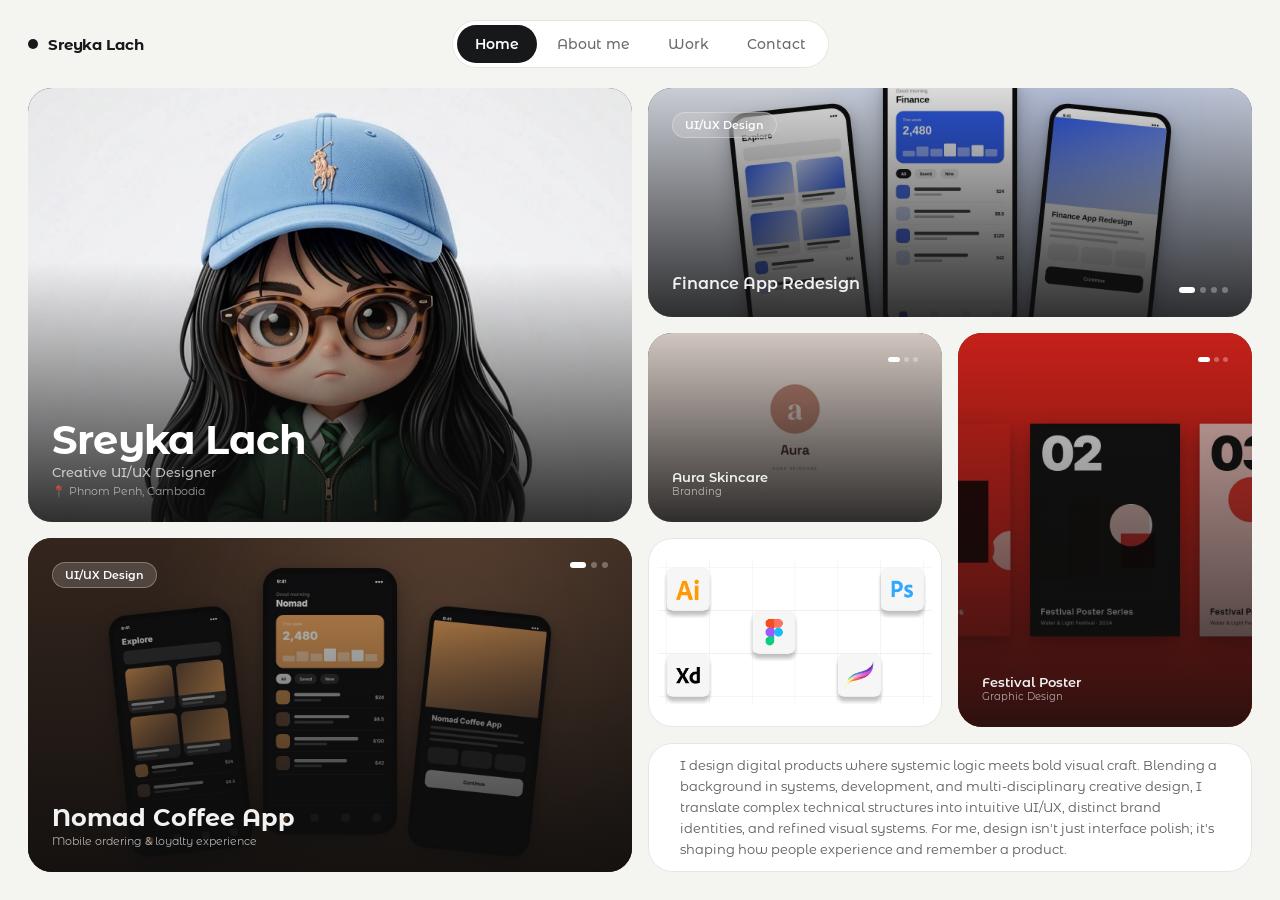
==== commit ceab0231: "English-only for now; keep Khmer behind a switch KHMER_ENABLED=false hides the KH/EN toggle and forc" ====
--- a/index.html
+++ b/index.html
@@ -8,7 +8,7 @@
 <link rel="preconnect" href="https://fonts.googleapis.com">
 <link rel="preconnect" href="https://fonts.gstatic.com" crossorigin>
 <link href="https://fonts.googleapis.com/css2?family=Montserrat+Alternates:wght@400;500;600;700&family=Noto+Sans+Khmer:wght@400;500;600;700&display=swap" rel="stylesheet">
-<link rel="stylesheet" href="css/style-v93.css">
+<link rel="stylesheet" href="css/style-v94.css">
 </head>
 <body>
 
@@ -129,7 +129,7 @@
 
     <!-- ============ WORK VIEW ============ -->
     <section id="view-work" class="view" data-view-panel="work" hidden>
-      <!-- Folder drawer: built by js/main-v28.js from the projects in js/work-projects-v7.js -->
+      <!-- Folder drawer: built by js/main-v29.js from the projects in js/work-projects-v7.js -->
       <div id="work-stage" class="drawer-stage"></div>
     </section>
 
@@ -244,6 +244,6 @@
 </div>
 
 <script src="js/work-projects-v7.js"></script>
-<script src="js/main-v28.js"></script>
+<script src="js/main-v29.js"></script>
 </body>
 </html>
--- a/css/style-v94.css
+++ b/css/style-v94.css
@@ -0,0 +1,982 @@
+:root {
+  --accent: #FFFFFF;
+  --accent-soft: #E5E5E5;
+  --ink: #17181A;
+  --ink-soft: rgba(23,24,26,0.55);
+  --off-white: #F2F2F2;
+  --card-bg: #FFFFFF;
+  --page-bg: #F4F4F1;
+  --chip-bg: #F4F4F1;
+  --line: #E6E6E2;
+  --muted: #8A8A86;
+  --radius: 24px;
+
+  /* ---- folder-tab nav: tweak these to retune the whole component ---- */
+  --tab-height: 44px;
+  --tab-slant: 26px;          /* horizontal run of the outward-leaning right edge */
+  --tab-corner-radius: 18px;  /* rounded top-left corner of each tab */
+  --tab-curve-radius: 16px;   /* smooth curve where the slant meets the top edge */
+  --tab-active-bg: #FFFFFF;
+  --tab-active-color: #000000;
+  --tab-inactive-bg: #D9D9D9;
+  --tab-inactive-color: #999999;
+  --tab-hover-bg: #CFCFCF;
+  --tab-hover-color: #333333;
+  --tab-transition: 300ms ease-in-out;
+  --page-black: #F4F4F1;
+  --panel-radius-tl: 0px;
+  --panel-radius-other: 40px;
+}
+
+* { box-sizing: border-box; }
+
+html, body {
+  margin: 0;
+  background: var(--page-black);
+  font-family: 'Montserrat Alternates', sans-serif;
+  color: var(--ink);
+}
+
+html[lang="km"], html[lang="km"] body {
+  font-family: 'Noto Sans Khmer', sans-serif;
+}
+
+a { color: #17181A; text-decoration: underline; }
+a:hover { color: #555555; }
+
+button { font-family: inherit; }
+
+img { max-width: 100%; display: block; }
+
+@keyframes fadeUp {
+  from { opacity: 0; transform: translateY(16px); }
+  to { opacity: 1; transform: translateY(0); }
+}
+@keyframes slideUpForm {
+  from { transform: translateY(100%); }
+  to { transform: translateY(0); }
+}
+@keyframes fadeInOverlay {
+  from { opacity: 0; }
+  to { opacity: 1; }
+}
+
+#page-root {
+  height: 100vh;
+  min-height: 100vh;
+  overflow: hidden;
+  box-sizing: border-box;
+  background: var(--page-black);
+  padding: 20px 28px 28px;
+  display: flex;
+  flex-direction: column;
+  gap: 20px;
+}
+
+/* ---------- FOLDER COVER PANEL ---------- */
+.folder-panel {
+  flex: 1;
+  min-height: 0;
+  background: transparent;
+  padding: 0;
+  display: flex;
+  flex-direction: column;
+}
+
+/* ---------- NAV (folder tabs) ---------- */
+.nav-wrap {
+  display: flex; justify-content: space-between; align-items: center; gap: 16px;
+  flex-shrink: 0; flex-wrap: wrap; width: 100%; position: relative;
+  padding: 0;
+}
+
+.lang-switch {
+  display: flex;
+  align-items: center;
+  gap: 8px;
+  border: none;
+  cursor: pointer;
+  padding: 5px;
+  flex-shrink: 0;
+  background: #FFFFFF;
+  border-radius: 999px;
+  box-shadow: inset 0 0 0 1px var(--line);
+}
+.lang-switch-opt {
+  display: flex;
+  align-items: center;
+  justify-content: center;
+  font-size: 12px;
+  font-weight: 700;
+  color: #17181A;
+  width: 27px;
+  height: 27px;
+  border-radius: 50%;
+  transition: all .25s ease;
+}
+.lang-switch-opt.is-active {
+  background: #0D0D0D;
+  color: #FFFFFF;
+  font-weight: 700;
+}
+
+#nav-pill {
+  display: inline-flex;
+  align-items: center;
+  gap: 2px;
+  background: #FFFFFF;
+  border: none;
+  border-radius: 999px;
+  padding: 5px;
+  box-shadow: inset 0 0 0 1px var(--line);
+}
+
+.nav-hamburger {
+  display: none;
+  flex-direction: column;
+  justify-content: center;
+  align-items: center;
+  gap: 4px;
+  width: 42px;
+  height: 42px;
+  flex-shrink: 0;
+  border: none;
+  cursor: pointer;
+  background: #FFFFFF;
+  border-radius: 50%;
+  box-shadow: 0 4px 20px rgba(0,0,0,0.08);
+}
+.nav-hamburger span {
+  display: block;
+  width: 16px;
+  height: 2px;
+  border-radius: 2px;
+  background: #17181A;
+}
+
+/* Brand mark, left of the menu; .nav-end balances it on the right so
+   the menu pill stays centred */
+.brand {
+  display: inline-flex; align-items: center; gap: 10px;
+  font-size: 15px; font-weight: 700; letter-spacing: -0.01em;
+  color: var(--ink); text-decoration: none; white-space: nowrap; flex: 1 1 0;
+}
+.brand:hover { color: var(--ink); }
+.brand-dot { width: 10px; height: 10px; border-radius: 50%; background: var(--ink); flex: none; }
+.nav-end { flex: 1 1 0; display: flex; justify-content: flex-end; }
+
+/* Menu: plain pill buttons inside the white #nav-pill; the active one is solid black */
+.nav-btn {
+  appearance: none;
+  border: none;
+  cursor: pointer;
+  font-size: 14px;
+  font-weight: 500;
+  height: 38px;
+  padding: 0 18px;
+  background: transparent;
+  color: #6B6B67;
+  display: flex;
+  align-items: center;
+  justify-content: center;
+  border-radius: 999px;
+  transition: background 200ms ease, color 200ms ease;
+  position: relative;
+  min-width: 0;
+  white-space: nowrap;
+}
+.nav-btn:not(.is-active):hover { background: var(--chip-bg); color: var(--ink); }
+.nav-btn.is-active { background: var(--ink); color: #FFFFFF; font-weight: 600; }
+.nav-btn:focus-visible { outline: 2px solid #4C9EFF; outline-offset: 2px; }
+.nav-btn-label {
+  display: inline-block;
+  min-width: 0;
+  max-width: 100%;
+  overflow: hidden;
+  text-overflow: ellipsis;
+  white-space: nowrap;
+}
+
+
+/* ---------- VIEW STAGE ---------- */
+.view-stage { flex: 1; min-height: 0; height: 100%; }
+.view { animation: fadeUp .4s ease both; height: 100%; }
+
+/* ---------- BENTO GRID BASE ---------- */
+/* Height is a percentage of the flex-computed .view-stage size (not a
+   vh-based guess) so it always exactly fills whatever room is actually
+   left below the nav on desktop, with no scrollbar. Overridden back to
+   auto-height/scrollable at tablet and mobile widths further down. */
+.bento-grid {
+  display: grid;
+  gap: 16px;
+  height: 100%;
+  min-height: 0;
+}
+
+.card {
+  position: relative;
+  border: none;
+  background: var(--card-bg);
+  box-shadow: inset 0 0 0 1px var(--line);
+  transition: box-shadow .3s ease;
+  animation: fadeUp .5s ease both;
+}
+.card-white:hover { box-shadow: inset 0 0 0 1px #D2D2CD; }
+/* photo cards: a slow zoom on hover instead of lifting the card */
+.card-photo .photo-underlay, .card-photo .photo-img { transition: transform .8s cubic-bezier(.2,.7,.2,1), background-image .6s ease; }
+.card-photo:hover .photo-underlay, .card-photo:not(.contact-card):hover .photo-img { transform: scale(1.03); }
+
+.card-white {
+  border-radius: var(--radius);
+  padding: 24px;
+  display: flex;
+  flex-direction: column;
+  gap: 6px;
+}
+
+.card-photo {
+  overflow: hidden;
+  border-radius: var(--radius);
+  box-shadow: none;
+  isolation: isolate;
+}
+
+.photo-underlay { position: absolute; inset: 0; transition: background-image .6s ease; }
+.photo-img {
+  position: absolute;
+  inset: 0;
+  width: 100%;
+  height: 100%;
+  object-fit: cover;
+}
+.photo-scrim {
+  position: absolute; inset: 0; pointer-events: none;
+  background: linear-gradient(180deg, transparent 40%, rgba(13,13,13,0.85) 100%);
+}
+.photo-scrim--soft {
+  background: linear-gradient(180deg, rgba(13,13,13,0.15) 0%, rgba(13,13,13,0.85) 100%);
+}
+.corner-dot { display: none; }
+
+.photo-content {
+  position: relative; z-index: 1; height: 100%;
+  display: flex; flex-direction: column; justify-content: flex-end;
+  padding: 24px; gap: 4px; color: var(--off-white);
+}
+.photo-content--between { justify-content: space-between; }
+
+
+.display-name {
+  font-size: clamp(24px, 4.5vh, 40px); font-weight: 700; letter-spacing: -0.02em;
+  line-height: 1; color: #FFFFFF;
+}
+.role-line { font-size: 13px; color: rgba(245,245,245,0.75); font-weight: 500; }
+.loc-line { font-size: 11px; color: rgba(245,245,245,0.6); }
+
+.tag-chip {
+  display: inline-flex; width: fit-content; font-size: 11px; font-weight: 600;
+  padding: 5px 12px; border-radius: 999px; color: #FFFFFF;
+  background: rgba(255,255,255,0.16); border: 1px solid rgba(255,255,255,0.28);
+  backdrop-filter: blur(12px); -webkit-backdrop-filter: blur(12px);
+}
+.row-between { display: flex; justify-content: space-between; align-items: flex-end; }
+.row-start { display: flex; justify-content: space-between; align-items: flex-start; }
+.proj-title { font-size: 16px; font-weight: 600; color: var(--off-white); }
+.proj-title--lg { font-size: clamp(18px, 3.2vh, 24px); font-weight: 700; }
+.proj-title--sm { font-size: 13px; font-weight: 600; }
+.proj-desc { font-size: 11px; color: rgba(245,245,245,0.7); margin-top: 2px; }
+.proj-tag-sm { font-size: 10px; color: rgba(245,245,245,0.65); }
+
+.dots { display: flex; gap: 5px; }
+.dots--end { justify-content: flex-end; gap: 4px; }
+.dot {
+  width: 6px; height: 6px; border-radius: 50%; cursor: pointer; border: none; padding: 0;
+  background: rgba(255,255,255,0.3);
+}
+.dot { transition: width .3s ease, background .3s ease; }
+.dot.is-active { background: #FFFFFF; width: 16px; border-radius: 999px; }
+.dots--end .dot { width: 5px; height: 5px; }
+.dots--end .dot.is-active { width: 12px; }
+
+.label-sm {
+  font-size: 11px; font-weight: 600; color: var(--muted);
+  text-transform: uppercase; letter-spacing: 0.1em; margin-bottom: 10px;
+}
+html[lang="km"] .label-sm { text-transform: none; letter-spacing: 0; font-size: 12px; }
+.chip-row { display: flex; flex-wrap: wrap; gap: 5px; }
+.chip {
+  font-size: 11px; font-weight: 500; padding: 5px 11px; border-radius: 999px;
+  background: var(--chip-bg); border: none; color: var(--ink);
+}
+.bio-text { font-size: clamp(11px, 1.45vh, 13px); line-height: 1.6; color: rgba(23,24,26,0.72); padding: 8px; }
+
+/* ---------- HOME GRID ---------- */
+#home-grid {
+  grid-template-columns: repeat(4, 1fr);
+  grid-template-rows: minmax(70px,1.15fr) minmax(70px,0.95fr) minmax(70px,0.95fr) minmax(60px,0.65fr);
+}
+
+/* ---------- WORK: FOLDER DRAWER ---------- */
+/* Folders styled like the top menu tabs: the same silhouette (rounded
+   top-left, slanted curved right edge, scaled to the tab height), no
+   outlines - each tab runs straight into its own body in one solid
+   colour - all white with black text. Hover turns a folder black with
+   white text. Each .folder box is only its visible band; its body runs
+   just far enough down to tuck under the next folder (or the shelf).
+   On desktop the bands share the panel's height so everything fits
+   without scrolling. Content comes from the js/work-projects-v*.js
+   data file. */
+.drawer-stage { height: 100%; }
+.folder-stack {
+  --band-max: 64px;    /* tallest a folder band gets when there's room */
+  --stack-inset: 40px; /* folders sit this far inside the shelf's ends */
+  --tab-w: 0.34;       /* tab width, as a fraction of folder width */
+  height: 100%;
+  display: flex; flex-direction: column; justify-content: flex-end;
+  padding: 6px var(--stack-inset) 0;
+}
+.folder {
+  --p: var(--p-d);
+  --shade: #FFFFFF;
+  --ink: #111111;
+  /* cqw/cqh = this folder's band, used to size the tab and its text */
+  container-type: size;
+  --th: min(46px, 100cqh * 0.74);   /* tab height */
+  --r: calc(var(--th) * 0.3);       /* edge inset unit */
+  position: relative; display: block;
+  flex: 1 1 0; min-height: 0; max-height: var(--band-max);
+  color: var(--ink); text-decoration: none; outline: none; cursor: pointer;
+  /* soft shadow along the folder's top edge: with every folder white,
+     this is what separates each sheet from the one behind it */
+  filter: drop-shadow(0 -2px 5px rgba(0,0,0,0.16));
+}
+/* color set here too: the global a:hover rule would otherwise grey the text */
+.folder:hover, .folder:focus-visible { --shade: #111111; --ink: #FFFFFF; color: var(--ink); }
+.folder.is-lifted { visibility: hidden; }
+/* Only the top (backmost) folder gets rounded top corners; the rest stay
+   square so the stack's sides read as one straight edge. Radius = --r,
+   so even an edge tab (inset by at least --r) starts clear of the curve. */
+.folder:first-child .folder-body { border-radius: var(--r) var(--r) 0 0; }
+.folder-body, .folder-tab { background: var(--shade); transition: background-color 200ms ease, color 200ms ease; }
+.folder-body {
+  position: absolute; top: var(--th); left: 0; right: 0;
+
+  /* reaches one tab-height past the band: down to where the next
+     folder's own body begins */
+  bottom: calc(-1 * var(--th));
+}
+.folder-tab {
+  position: absolute; z-index: 1;
+  /* +1px overlaps the body so no hairline shows between them */
+  top: 0; height: calc(var(--th) + 1px);
+  /* Same width for every tab; --p places it along the folder (0 = left,
+     1 = right), kept two inset units inside the edges. */
+  width: calc(var(--tab-w) * 100cqw);
+  left: calc(2 * var(--r) + var(--p) * (100% - 4 * var(--r)));
+  transform: translateX(calc(var(--p) * -100%));
+  display: flex; align-items: center; justify-content: space-between;
+  gap: calc(var(--th) * 0.3);
+  /* right padding clears the slanted edge */
+  padding: 0 calc(var(--th) * 0.75) 0 calc(var(--th) * 0.45);
+  clip-path: polygon(
+    0 calc(var(--th) * 0.4091),
+    calc(var(--th) * 0.0030) calc(var(--th) * 0.3598),
+    calc(var(--th) * 0.0118) calc(var(--th) * 0.3111),
+    calc(var(--th) * 0.0266) calc(var(--th) * 0.2641),
+    calc(var(--th) * 0.0468) calc(var(--th) * 0.2189),
+    calc(var(--th) * 0.0725) calc(var(--th) * 0.1766),
+    calc(var(--th) * 0.1030) calc(var(--th) * 0.1377),
+    calc(var(--th) * 0.1377) calc(var(--th) * 0.1030),
+    calc(var(--th) * 0.1766) calc(var(--th) * 0.0725),
+    calc(var(--th) * 0.2189) calc(var(--th) * 0.0468),
+    calc(var(--th) * 0.2641) calc(var(--th) * 0.0266),
+    calc(var(--th) * 0.3111) calc(var(--th) * 0.0118),
+    calc(var(--th) * 0.3598) calc(var(--th) * 0.0030),
+    calc(var(--th) * 0.4091) 0,
+    calc(100% - var(--th) * 0.9545) 0,
+    calc(100% - var(--th) * 0.9123) calc(var(--th) * 0.0011),
+    calc(100% - var(--th) * 0.8714) calc(var(--th) * 0.0043),
+    calc(100% - var(--th) * 0.8318) calc(var(--th) * 0.0098),
+    calc(100% - var(--th) * 0.7934) calc(var(--th) * 0.0173),
+    calc(100% - var(--th) * 0.7561) calc(var(--th) * 0.0270),
+    calc(100% - var(--th) * 0.7200) calc(var(--th) * 0.0391),
+    calc(100% - var(--th) * 0.6855) calc(var(--th) * 0.0530),
+    calc(100% - var(--th) * 0.6518) calc(var(--th) * 0.0693),
+    calc(100% - var(--th) * 0.6195) calc(var(--th) * 0.0877),
+    calc(100% - var(--th) * 0.5886) calc(var(--th) * 0.1082),
+    calc(100% - var(--th) * 0.5586) calc(var(--th) * 0.1311),
+    calc(100% - var(--th) * 0.5302) calc(var(--th) * 0.1559),
+    calc(100% - var(--th) * 0.5030) calc(var(--th) * 0.1830),
+    calc(100% - var(--th) * 0.4768) calc(var(--th) * 0.2123),
+    calc(100% - var(--th) * 0.4518) calc(var(--th) * 0.2436),
+    calc(100% - var(--th) * 0.4282) calc(var(--th) * 0.2773),
+    calc(100% - var(--th) * 0.4059) calc(var(--th) * 0.3130),
+    100% 100%,
+    0 100%
+  );
+}
+.folder-title {
+  position: relative; min-width: 0;
+  overflow: hidden; text-overflow: ellipsis; white-space: nowrap;
+  font-size: clamp(11px, var(--th) * 0.38, 18px); font-weight: 600; line-height: 1.3;
+}
+.folder-tag {
+  position: relative; flex: none;
+  font-size: clamp(9px, var(--th) * 0.25, 12px); font-weight: 500; line-height: 1.3;
+  opacity: 0.7; white-space: nowrap;
+}
+.folder:focus-visible .folder-title { text-decoration: underline; text-underline-offset: 3px; }
+/* Drawer front: full panel width, flush with the panel's bottom edge
+   (cancels the panel's 24px side / 18px bottom padding). */
+.drawer-shelf {
+  position: relative; flex: none; z-index: 1;
+  height: clamp(56px, 9vh, 96px);
+  margin: 0 calc(-1 * var(--stack-inset));
+  background: #FFFFFF; box-shadow: 0 -6px 16px rgba(0,0,0,0.06), inset 0 0 0 1px var(--line);
+  border-radius: 0 0 var(--radius) var(--radius);
+}
+.drawer-handle {
+  position: absolute; left: 50%; top: 50%; width: 20%; height: clamp(12px, 2vh, 20px);
+  border-radius: 999px; background: #E6E6E2; transform: translate(-50%, -50%);
+}
+
+/* ---------- WORK: PROJECT DETAIL ---------- */
+html.wd-lock, html.wd-lock body { overflow: hidden; }
+.work-detail { position: fixed; inset: 0; z-index: 1000; }
+.wd-backdrop {
+  position: absolute; inset: 0;
+  background: rgba(0,0,0,0.6);
+  backdrop-filter: blur(6px); -webkit-backdrop-filter: blur(6px);
+  opacity: 0; transition: opacity 500ms ease-in-out;
+}
+.wd-sheet {
+  position: absolute; inset: 16px;
+  background: #FFFFFF; color: var(--ink); border-radius: var(--radius);
+  overflow-y: auto; overscroll-behavior: contain;
+  opacity: 0; transition: opacity 360ms ease-in-out;
+}
+.work-detail.is-open .wd-backdrop, .work-detail.is-open .wd-sheet { opacity: 1; }
+.wd-sheet.is-swapping { animation: wdSwap 360ms ease both; }
+@keyframes wdSwap { from { opacity: 0; } to { opacity: 1; } }
+.wd-close {
+  position: sticky; top: 16px; z-index: 5;
+  /* block-level so the negative bottom margin pulls the hero up under it */
+  margin: 16px 0 -56px 16px; width: max-content;
+  display: flex; align-items: center; gap: 8px;
+  height: 40px; padding: 0 16px 0 12px; border-radius: 999px;
+  background: rgba(255,255,255,0.92); color: #111;
+  border: 1px solid rgba(0,0,0,0.12);
+  backdrop-filter: blur(10px); -webkit-backdrop-filter: blur(10px);
+  font: inherit; font-size: 13px; font-weight: 600; cursor: pointer;
+}
+.wd-close:hover { background: #FFFFFF; }
+.wd-close-x { font-size: 15px; line-height: 1; }
+.wd-hero {
+  position: relative; overflow: hidden;
+  height: min(64vh, 560px); min-height: 300px;
+  border-radius: 20px 20px 0 0;
+  background-size: cover; background-position: center;
+  color: #FFFFFF;
+}
+.wd-hero[data-tone="light"] { color: #111; }
+.wd-hero.is-hidden { visibility: hidden; }
+.wd-title {
+  position: absolute; left: 48px; right: 48px; bottom: 40px; margin: 0;
+  font-size: clamp(34px, 5.6vw, 76px); font-weight: 700; line-height: 1.05;
+}
+.wd-hero-tag { position: absolute; top: 28px; right: 32px; font-size: 13px; font-weight: 500; opacity: 0.8; }
+.wd-ph-label {
+  position: absolute; right: 32px; bottom: 32px;
+  font-size: 11px; font-weight: 600; letter-spacing: 0.06em; opacity: 0.5;
+  border: 1px dashed currentColor; border-radius: 6px; padding: 4px 8px;
+}
+.wd-body {
+  max-width: 1040px; margin: 0 auto; padding: 48px 48px 64px;
+  opacity: 0; transform: translateY(14px);
+  transition: opacity 420ms ease 180ms, transform 420ms ease 180ms;
+}
+.work-detail.is-open .wd-body { opacity: 1; transform: none; }
+.wd-meta {
+  display: grid; grid-template-columns: repeat(4, 1fr); gap: 24px; margin: 0;
+  padding-bottom: 32px; border-bottom: 1px solid #E6E6E6;
+}
+.wd-meta dt { font-size: 11px; font-weight: 600; letter-spacing: 0.06em; color: var(--ink-soft); }
+.wd-meta dd { margin: 6px 0 0; font-size: 15px; font-weight: 600; }
+.wd-lead { margin: 40px 0 0; font-size: clamp(18px, 2vw, 24px); line-height: 1.5; }
+.wd-two { display: grid; grid-template-columns: 1fr 1fr; gap: 40px; }
+.wd-section { margin-top: 44px; }
+.wd-h2 { margin: 0 0 12px; font-size: 12px; font-weight: 600; letter-spacing: 0.08em; color: var(--ink-soft); }
+.wd-text { margin: 0; font-size: 15px; line-height: 1.65; color: rgba(23,24,26,0.85); }
+.wd-screens { display: grid; grid-template-columns: repeat(2, 1fr); gap: 16px; }
+.wd-shot {
+  aspect-ratio: 4 / 3; border-radius: 14px; overflow: hidden; background: #F2F2F2;
+  display: flex; align-items: center; justify-content: center;
+  font-size: 12px; font-weight: 600; color: rgba(0,0,0,0.35);
+}
+.wd-shot img { width: 100%; height: 100%; object-fit: cover; }
+/* an odd last image spans the full row */
+.wd-shot:nth-child(odd):last-child { grid-column: 1 / -1; aspect-ratio: 16 / 9; }
+.wd-tools { display: flex; flex-wrap: wrap; gap: 10px; }
+.wd-tool {
+  display: inline-flex; align-items: center; gap: 8px;
+  padding: 6px 14px 6px 6px; border-radius: 999px; background: #F2F2F2;
+  font-size: 13px; font-weight: 600;
+}
+.wd-tool svg { width: 30px; height: 30px; padding: 3px; border-radius: 8px; background: #FFFFFF; box-sizing: border-box; }
+.wd-pager { display: grid; grid-template-columns: 1fr 1fr; gap: 16px; margin-top: 64px; }
+.wd-pager button {
+  display: flex; flex-direction: column; gap: 6px; align-items: flex-start;
+  padding: 20px 24px; border-radius: 16px; border: 1.5px solid #111;
+  background: #FFFFFF; color: #111; font: inherit; text-align: left; cursor: pointer;
+  transition: background 200ms ease, color 200ms ease;
+}
+.wd-pager button.wd-next { align-items: flex-end; text-align: right; }
+.wd-pager button:hover, .wd-pager button:focus-visible { background: #111; color: #FFFFFF; }
+.wd-pager small { font-size: 11px; font-weight: 600; letter-spacing: 0.06em; opacity: 0.6; }
+.wd-pager strong { font-size: 18px; font-weight: 700; }
+/* Shared-element ghost: the folder tab morphing into the detail hero. */
+.wd-ghost { position: fixed; z-index: 1001; overflow: hidden; pointer-events: none; }
+.wd-ghost-fill { position: absolute; inset: 0; background-size: cover; background-position: center; }
+.wd-ghost-title { position: absolute; font-weight: 700; line-height: 1.05; white-space: nowrap; }
+@media (prefers-reduced-motion: reduce) {
+  .wd-backdrop, .wd-sheet, .wd-body { transition: none; }
+}
+
+/* ---------- ABOUT GRID ---------- */
+.about-grid {
+  grid-template-columns: repeat(4, 1fr);
+  /* Bottom row (Skills/Hobbies) only as tall as its content, so the
+     Education/Experience cards above get the rest of the height. */
+  grid-template-rows: 1fr 1fr auto;
+}
+.about-portrait { position: relative; }
+.about-col { overflow: hidden; overflow-y: auto; }
+
+.timeline { display: flex; flex-direction: column; gap: 2px; }
+.timeline-item { display: flex; gap: 10px; }
+.timeline-dot-col { display: flex; flex-direction: column; align-items: center; flex-shrink: 0; width: 10px; }
+.timeline-dot { width: 10px; height: 10px; border-radius: 50%; background: #FFFFFF; box-shadow: inset 0 0 0 2px var(--ink); flex-shrink: 0; }
+.timeline-line { width: 1px; flex: 1; background: var(--line); margin-top: 4px; }
+.timeline-body { padding-bottom: 16px; }
+.timeline-title { font-size: 12px; font-weight: 700; color: var(--ink); }
+.timeline-text { font-size: 10px; line-height: 1.6; color: rgba(23,24,26,0.6); margin-top: 4px; }
+
+.timeline--sm .timeline-item { gap: 8px; }
+.timeline--sm .timeline-dot-col { width: 8px; }
+.timeline--sm .timeline-dot { width: 8px; height: 8px; }
+.timeline--sm .timeline-body { padding-bottom: 10px; }
+.timeline--sm .timeline-title { font-size: 12px; font-weight: 600; }
+.timeline--sm .timeline-sub { font-size: 10px; color: var(--ink-soft); }
+.timeline--sm .timeline-sub a { color: #17181A; font-weight: 600; }
+
+.chip-row--sm .chip { font-size: 10px; padding: 4px 9px; }
+
+.tools-card { position: relative; }
+.select-frame, .select-dot { display: none; }
+/* Tool grid artwork, scaled to fit the card. Negative margins let it use
+   most of the card's padding too (stopping short of the dashed frame),
+   so the icons read as large as possible at every card size. */
+.tools-img {
+  --bleed: 14px;
+  position: relative; z-index: 1;
+  flex: 1; min-height: 0;
+  margin: calc(-1 * var(--bleed));
+  width: calc(100% + 2 * var(--bleed)); max-width: none;
+  object-fit: contain;
+}
+.soft-skills { display: flex; flex-direction: column; gap: 4px; margin-top: 14px; }
+.soft-skill {
+  display: flex; align-items: center; gap: 8px; font-size: 10px; font-weight: 500;
+  padding: 5px 10px; border-radius: 999px;
+  background: var(--chip-bg); color: #17181A;
+}
+.soft-skill svg { width: 13px; height: 13px; flex-shrink: 0; }
+
+/* ---------- CONTACT ---------- */
+.contact-grid { grid-template-columns: 1fr; grid-template-rows: 1fr; }
+.contact-card {
+  border-radius: var(--radius); color: var(--off-white); padding: 24px;
+  display: flex; flex-direction: column; justify-content: flex-end; gap: 16px;
+  background: #FFFFFF;
+  /* a real border (not an inset shadow) so the photo can't paint over it */
+  border: 1px solid var(--line);
+}
+.contact-card .photo-img { object-fit: contain; object-position: center bottom; }
+/* ---------- CONTACT HERO ---------- */
+/* "Let's [envelope] Work / Together", top-left of the contact card; the
+   illustration sits to its right (desktop) or below it (phones). */
+.contact-card .photo-img { object-position: 92% bottom; }
+.contact-hero {
+  position: relative; z-index: 2; margin-bottom: auto;
+  padding: clamp(8px, 2vw, 28px) clamp(8px, 2.4vw, 32px) 0;
+  color: #111;
+}
+.ch-title {
+  margin: 0; font-weight: 700; line-height: 0.98; letter-spacing: -0.035em;
+  font-size: clamp(44px, 6.6vw, 112px);
+}
+html[lang="km"] .ch-title { letter-spacing: 0; line-height: 1.3; }
+.ch-line { display: flex; align-items: center; flex-wrap: wrap; column-gap: 0.18em; }
+.ch-icon-wrap { position: relative; display: inline-flex; }
+/* envelope: amber tile with a white flap chevron; breathes gently */
+.ch-envelope {
+  /* buttons don't inherit font-size; the em sizes below need the headline's */
+  font-size: inherit;
+  width: 1.18em; height: 0.84em; padding: 0; border: 0; cursor: pointer;
+  border-radius: 0.2em; background: #F5B942;
+  display: inline-flex; align-items: center; justify-content: center;
+  box-shadow: 0 0.12em 0.3em rgba(245,185,66,0.35);
+  animation: chBreathe 2s ease-in-out infinite;
+  transition: transform 220ms ease, filter 220ms ease;
+}
+.ch-envelope svg { width: 62%; height: 62%; }
+/* the breathing animation would override transform, so hover drops it */
+.ch-envelope:hover, .ch-envelope:focus-visible { animation: none; transform: scale(1.1); filter: brightness(1.08); }
+.ch-envelope:focus-visible { outline: 3px solid #111; outline-offset: 4px; }
+.ch-envelope[aria-expanded="true"] { animation: none; }
+@keyframes chBreathe {
+  0%, 100% { transform: scale(1); box-shadow: 0 0.12em 0.3em rgba(245,185,66,0.35); }
+  50% { transform: scale(1.05); box-shadow: 0 0.14em 0.6em rgba(245,185,66,0.65); }
+}
+/* floating "You" / "Sreyka" pills with cursor pointers aimed at the icon */
+.ch-cursor { position: absolute; display: flex; align-items: center; gap: 2px; pointer-events: none; z-index: 1; }
+.ch-cursor--you { right: 82%; bottom: 96%; }
+.ch-cursor--me { left: 88%; top: 82%; }
+.ch-pointer { width: 14px; height: 14px; }
+.ch-cursor--you .ch-pointer { align-self: flex-end; margin-bottom: -8px; fill: #2E9E6B; }
+.ch-cursor--me .ch-pointer { align-self: flex-start; margin-top: -8px; fill: #F26B3A; }
+.ch-pill {
+  font-size: clamp(10px, 0.95vw, 13px); font-weight: 600; letter-spacing: 0;
+  line-height: 1; white-space: nowrap; color: #FFFFFF;
+  padding: 6px 12px; border-radius: 999px;
+}
+.ch-cursor--you .ch-pill { background: #2E9E6B; }
+.ch-cursor--me .ch-pill { background: #F26B3A; }
+/* supporting note + hand-drawn arrow */
+.ch-note {
+  position: relative; align-self: center; margin-left: 0.25em;
+  font-size: clamp(13px, 1.25vw, 18px); font-weight: 700; letter-spacing: 0; line-height: 1.3;
+}
+.ch-arrow {
+  position: absolute; left: -10%; top: 100%; width: clamp(70px, 7vw, 120px); height: auto;
+  stroke: #F5B942; transform: rotate(-8deg);
+}
+@media (prefers-reduced-motion: reduce) {
+  .ch-envelope { animation: none; }
+}
+
+.contact-scrim {
+  position: absolute; inset: 0; pointer-events: none;
+  /* Only darkens the bottom band behind the white social-link text - a
+     full-height fade washed out the whole illustration, making it look
+     blurry/foggy. */
+  background: linear-gradient(180deg, rgba(13,13,13,0) 62%, rgba(13,13,13,0.85) 100%);
+}
+.contact-content {
+  position: relative; z-index: 1;
+  display: flex; align-items: center; justify-content: space-between; flex-wrap: wrap; gap: 12px;
+}
+.say-hello-btn {
+  appearance: none; border: none; cursor: pointer;
+  background: #FFFFFF; color: #0D0D0D; font-size: 15px; font-weight: 600;
+  padding: 15px 26px; border-radius: 999px; width: fit-content;
+  display: inline-flex; align-items: center; gap: 10px;
+  transition: background .25s ease, color .25s ease;
+}
+.say-hello-btn:hover { background: var(--ink); color: #FFFFFF; }
+.say-hello-btn span { font-size: 15px; line-height: 1; }
+
+.social-row { display: flex; flex-wrap: wrap; justify-content: flex-end; gap: 10px; }
+.social-pill, .location-pill {
+  display: flex; align-items: center; gap: 8px;
+  background: rgba(255,255,255,0.14); border: 1px solid rgba(255,255,255,0.28);
+  backdrop-filter: blur(18px); -webkit-backdrop-filter: blur(18px);
+  border-radius: 999px; padding: 8px 14px 8px 8px;
+  transition: background .3s ease;
+  text-decoration: none;
+}
+.social-pill:hover { background: rgba(255,255,255,0.26); }
+.social-icon-badge {
+  width: 34px; height: 34px; border-radius: 50%; background: #FFFFFF;
+  display: flex; align-items: center; justify-content: center; flex-shrink: 0;
+  overflow: hidden;
+}
+.social-icon-badge img { width: 22px; height: 22px; object-fit: contain; filter: grayscale(100%); }
+.location-pill .social-icon-badge img { width: 24px; height: 24px; }
+.social-name { font-size: 11px; font-weight: 700; color: #F5F5F5; }
+.social-handle { font-family: monospace; font-size: 9px; color: rgba(245,245,245,0.7); letter-spacing: -0.01em; }
+
+.contact-form-overlay {
+  position: absolute; inset: 0; background: rgba(13,13,13,0.5); z-index: 50;
+  animation: fadeInOverlay .25s ease both;
+}
+.contact-form-sheet {
+  position: absolute; left: 0; right: 0; bottom: 0; z-index: 51;
+  animation: slideUpForm .35s cubic-bezier(.2,.8,.2,1) both;
+}
+.contact-form-inner {
+  width: 100%; background: #111111; color: #F5F5F5;
+  border-radius: var(--radius) var(--radius) 0 0; padding: 26px 26px 28px;
+  box-shadow: 0 -10px 40px rgba(0,0,0,0.3);
+  display: flex; flex-direction: column; gap: 12px;
+}
+.form-title { font-size: 24px; font-weight: 700; }
+.close-btn {
+  appearance: none; border: none; background: rgba(255,255,255,0.15); color: #F5F5F5;
+  width: 28px; height: 28px; border-radius: 50%; cursor: pointer; font-size: 14px; line-height: 1;
+}
+.form-email { font-size: 12px; opacity: 0.75; margin-top: -8px; }
+#contact-form { display: flex; flex-direction: column; gap: 12px; }
+.contact-form-field {
+  appearance: none; border: 1px solid rgba(255,255,255,0.14); background: rgba(255,255,255,0.06); color: #F5F5F5;
+  border-radius: 14px; padding: 12px 14px; font-family: inherit; font-size: 13px; outline: none; resize: none;
+}
+.contact-form-field::placeholder { color: rgba(245,245,245,0.45); }
+.contact-form-field:focus { border-color: rgba(255,255,255,0.5); }
+.send-btn {
+  appearance: none; border: none; cursor: pointer; background: #FFFFFF; color: #0D0D0D;
+  font-size: 14px; font-weight: 600; padding: 13px 20px; border-radius: 999px; margin-top: 4px;
+}
+
+.form-sent-msg {
+  font-size: 13px; font-weight: 600; color: #F5F5F5; background: rgba(255,255,255,0.12);
+  border-radius: 12px; padding: 12px 14px;
+}
+
+/* ---------- RESPONSIVE ---------- */
+/* Below desktop width the grid reflows into extra rows (tablet) or a
+   single stacked column (mobile) and genuinely needs to scroll - only
+   the full desktop layout above is required to fit in one screen. */
+@media (max-width: 1100px) {
+  #page-root { height: auto; min-height: 100vh; overflow: visible; }
+  /* page scrolls at these widths, so bands get a fixed height instead
+     of sharing the panel's */
+  .drawer-stage { height: auto; }
+  .folder-stack { --tab-w: 0.45; --stack-inset: 24px; height: auto; padding-top: 10px; }
+  /* same width as each other, but a long title may stretch its tab */
+  .folder-tab { width: max-content; min-width: calc(var(--tab-w) * 100cqw); max-width: calc(100cqw - 4 * var(--r)); }
+  .folder { flex: none; height: 64px; max-height: none; }
+  .drawer-shelf { height: 96px; }
+}
+
+@media (max-width: 640px) {
+  .folder-stack { --tab-w: 0.62; --stack-inset: 6px; }
+  .folder { --p: var(--p-m); height: 62px; --th: 54px; --r: 12px; }
+  /* tag sits above the title, and the tab may grow past --tab-w, so
+     long titles fit on narrow screens */
+  .folder-tab {
+    width: max-content; min-width: calc(var(--tab-w) * 100cqw); max-width: calc(100cqw - 4 * var(--r));
+    flex-direction: column; align-items: flex-start; justify-content: center; gap: 2px;
+    padding: 0 calc(var(--th) * 0.75) 0 14px;
+  }
+  .folder-title { align-self: stretch; font-size: 15px; }
+  .folder-tag { order: -1; font-size: 10px; }
+  .drawer-shelf { height: 80px; }
+  .drawer-handle { height: 14px; width: 28%; }
+
+  .wd-sheet { inset: 0; border-radius: 0; }
+  .wd-hero { height: 52vh; min-height: 260px; border-radius: 0; }
+  .wd-title { left: 20px; right: 20px; bottom: 24px; }
+  .wd-hero-tag { top: 22px; right: 20px; font-size: 11px; }
+  .wd-ph-label { right: 20px; bottom: auto; top: 50%; }
+  .wd-body { padding: 28px 20px 48px; }
+  .wd-meta { grid-template-columns: repeat(2, 1fr); gap: 18px; }
+  .wd-two, .wd-screens, .wd-pager { grid-template-columns: 1fr; }
+  .wd-two { gap: 0; }
+}
+@media (max-width: 400px) {
+  .folder-stack { --stack-inset: 0px; }
+  .folder { --r: 9px; }
+  /* one radius from the edges instead of two, for a little more width */
+  .folder-tab {
+    padding: 0 calc(var(--th) * 0.7) 0 10px; max-width: calc(100cqw - 2 * var(--r));
+    left: calc(var(--r) + var(--p) * (100% - 2 * var(--r)));
+  }
+  .folder-title { font-size: 14px; }
+}
+@media (max-width: 340px) {
+  .folder-title { font-size: 11.5px; }
+}
+
+@media (max-width: 1100px) and (min-width: 901px) {
+  #home-grid {
+    grid-template-columns: repeat(2,1fr) !important;
+    grid-template-rows: none !important;
+    grid-auto-rows: minmax(150px,320px) !important;
+    grid-auto-flow: row !important;
+    height: auto !important;
+  }
+  #home-grid > div { grid-row: auto !important; }
+  #home-grid [data-span="2"] { grid-column: 1/3 !important; }
+  #home-grid [data-span="1"] { grid-column: span 1 !important; }
+  /* Full width: it has no 1-col partner in this 2-col flow, so at half
+     width it would leave a hole beside it. */
+  #home-grid .tools-card { grid-column: 1/3 !important; }
+  /* Last row (bio) hugs its text instead of a fixed 320px row. */
+  #home-grid { grid-template-rows: repeat(5, minmax(150px,320px)) auto !important; }
+  #home-grid > div:first-child { min-height: 320px !important; }
+  .bio-card { min-height: 0 !important; height: auto !important; align-self: start !important; }
+
+  /* text scale: tablet */
+  .display-name { font-size: clamp(22px, 4vh, 32px) !important; }
+  .proj-title--lg { font-size: clamp(16px, 2.6vh, 20px) !important; }
+  .role-line { font-size: 12px !important; }
+  .bio-text { font-size: 11px !important; }
+  .form-title { font-size: 20px !important; }
+}
+
+@media (max-width: 900px) {
+  /* one card per row, stacked vertically, no side-by-side pairs at any narrower-than-tablet width */
+  #home-grid, .about-grid {
+    display: grid !important;
+    grid-template-columns: 1fr !important;
+    grid-template-rows: none !important;
+    grid-auto-flow: row !important;
+    grid-auto-rows: minmax(280px,auto) !important;
+    height: auto !important;
+    gap: 12px !important;
+  }
+  #home-grid > div, .about-grid > div {
+    grid-column: 1/2 !important;
+    grid-row: auto !important;
+    min-height: 300px !important;
+    border-radius: var(--radius) !important;
+  }
+  .tools-card { height: 300px; }
+  .bio-card { min-height: 0 !important; height: auto !important; align-self: start !important; }
+  .corner-dot { display: none !important; }
+  .contact-grid { height: auto !important; min-height: calc(100vh - 100px) !important; }
+  /* contain + bottom so the illustration sits under the hero headline */
+  .contact-card .photo-img { object-fit: contain !important; object-position: center bottom !important; }
+  .ch-cursor--you { right: 80%; bottom: 86%; }
+  .ch-cursor--me { left: 80%; top: 86%; }
+  .ch-pill { padding: 4px 9px; }
+  .ch-pointer { width: 11px; height: 11px; }
+}
+
+/* Widened from 640px: at desktop tab sizing, the nav row (tabs + lang
+   switch) stops fitting on one line as low as ~780px (Khmer labels are
+   the worst case), and flex-wrap:wrap was pushing the switch onto its
+   own second line - leaving a tall gap between the tabs and the panel
+   below them. 800px keeps this compact/one-line nav active well above
+   that wrap point, with margin to spare. */
+@media (max-width: 800px) {
+  /* 1: nav stays folder-tab style on mobile, left-aligned; language switch stays put.
+     Active tab shows its full label; inactive tabs truncate so the row always fits
+     without horizontal scroll. */
+  .nav-hamburger { display: none !important; }
+  /* A bit more breathing room than the 10px base gap - the tabs now grow
+     to fill the row, so without this they sit right up against the
+     language switch pill. */
+  .nav-wrap { flex-wrap: nowrap !important; gap: 10px; }
+  #nav-pill {
+    display: inline-flex !important;
+    position: static;
+    flex-direction: row !important;
+    align-items: flex-end;
+    flex-wrap: nowrap !important;
+    width: auto;
+    flex: 0 1 auto;
+    min-width: 0;
+    gap: 2px;
+    padding: 4px !important;
+  }
+  .nav-btn { flex: 0 1 auto; min-width: 0; }
+  .nav-btn.is-active { flex-shrink: 0; }
+  /* brand shrinks to its dot so the menu has the room */
+  .brand-name { display: none; }
+  .brand, .nav-end { flex: none; }
+
+  /* 3: cards hug at 16px on mobile */
+  .card-white, .photo-content, .contact-card { padding: 16px !important; }
+  .tools-img { --bleed: 8px; }
+
+  /* 5: mobile text scale, smaller than tablet */
+  .display-name { font-size: 24px !important; }
+  .role-line { font-size: 11px !important; }
+  .loc-line { font-size: 10px !important; }
+  .proj-title--lg { font-size: 16px !important; }
+  .proj-title { font-size: 14px !important; }
+  .proj-desc { font-size: 10px !important; }
+  .bio-text { font-size: 11px !important; padding: 14px !important; }
+  .timeline-title { font-size: 11px !important; }
+  .timeline-text { font-size: 9px !important; }
+
+  /* gap stays 0 here (not a mobile-breathing-room value) - a nonzero gap
+     between nav-wrap and folder-panel would separate the tabs from the
+     panel too, breaking the flush/no-seam rule that's required at every
+     width, not just desktop. The lang-switch pill gets its own lift via
+     its own margin-bottom instead, independent of this. */
+  #page-root { padding: 14px 14px 20px !important; gap: 14px !important; }
+
+  /* contact: icon-only social pills on mobile, no glass background */
+  .social-pill .social-name, .social-pill .social-handle,
+  .location-pill .social-name, .location-pill .social-handle { display: none !important; }
+  .social-pill, .location-pill {
+    padding: 0 !important;
+    background: none !important;
+    border: none !important;
+    backdrop-filter: none !important;
+    -webkit-backdrop-filter: none !important;
+    box-shadow: none !important;
+  }
+  .social-row { justify-content: center !important; }
+}
+
+/* Tab sizing is tiered separately from the rest of the ≤800px mobile-nav
+   styles above: a "moderate" compact size for tablet-ish widths where
+   there's still plenty of room (641-800px), and the much smaller icon-
+   like size (below) only for genuinely narrow phone widths. Using the
+   phone-sized tabs all the way up to 800px left them looking tiny and
+   lost in a lot of unused space at widths like 768px. */
+@media (max-width: 800px) and (min-width: 641px) {
+  .nav-btn { padding: 0 14px; font-size: 13px; height: 34px; }
+  /* Pill scales down alongside the tabs here - it was staying fixed at
+     full desktop size while the tabs shrank around it, so it looked
+     oversized/mismatched instead of belonging to the same nav row. */
+  .lang-switch { gap: 6px; padding: 4px; }
+  .lang-switch-opt { width: 23px; height: 23px; font-size: 11px; }
+}
+
+@media (max-width: 640px) {
+  /* Wide enough to show a full short word (or the meaningful first word
+     of a longer one) before the ellipsis - e.g. "ប្រវត្តិ..." - instead
+     of clipping to 1-2 characters. */
+  .nav-btn { max-width: 96px; padding: 0 11px; font-size: 12px; height: 32px; }
+  /* Floor, not a target: the longest label (Khmer "About",
+     ប្រវត្តិសង្ខេប) needs ~131px of content+padding box at this
+     font-size/padding - below that it truncates even with
+     flex-shrink:0 protecting it from flex competition, since max-width
+     itself becomes the binding constraint. */
+  .nav-btn.is-active { max-width: 140px; }
+  .lang-switch { gap: 4px; padding: 3px; }
+  .lang-switch-opt { width: 19px; height: 19px; font-size: 10px; }
+}
+
+@media (max-width: 480px) {
+  /* max-width bumped up from 76px to match the added padding, same as
+     the tier above, preserving the calibrated word-boundary truncation. */
+  .nav-btn { padding: 0 9px; font-size: 11.5px; max-width: 88px; height: 32px; }
+  /* Same floor as the tier above, scaled to this smaller font/padding -
+     the Khmer "About" label needs ~119px here; below that it truncates. */
+  .nav-btn.is-active { max-width: 130px; }
+  .lang-switch { gap: 3px; padding: 3px; }
+  .lang-switch-opt { width: 17px; height: 17px; font-size: 9px; }
+  #home-grid > div, .about-grid > div { min-height: 260px !important; }
+  .tools-card { height: 280px; }
+  .display-name { font-size: 21px !important; }
+}
+
+/* bio card hugs its text on tablet/phone (beats the #home-grid > div min-height) */
+@media (max-width: 1100px) {
+  #home-grid > .bio-card { min-height: 0 !important; }
+}
+@media (max-width: 900px) {
+  /* rows size to their cards (each still has its own min-height), so the
+     short bio row doesn't leave a blank band at the bottom */
+  #home-grid { grid-auto-rows: auto !important; }
+}
+
+/* KH/EN switch is hidden while the site is English-only (KHMER_ENABLED in js/main-v*.js) */
+.lang-switch[hidden] { display: none; }
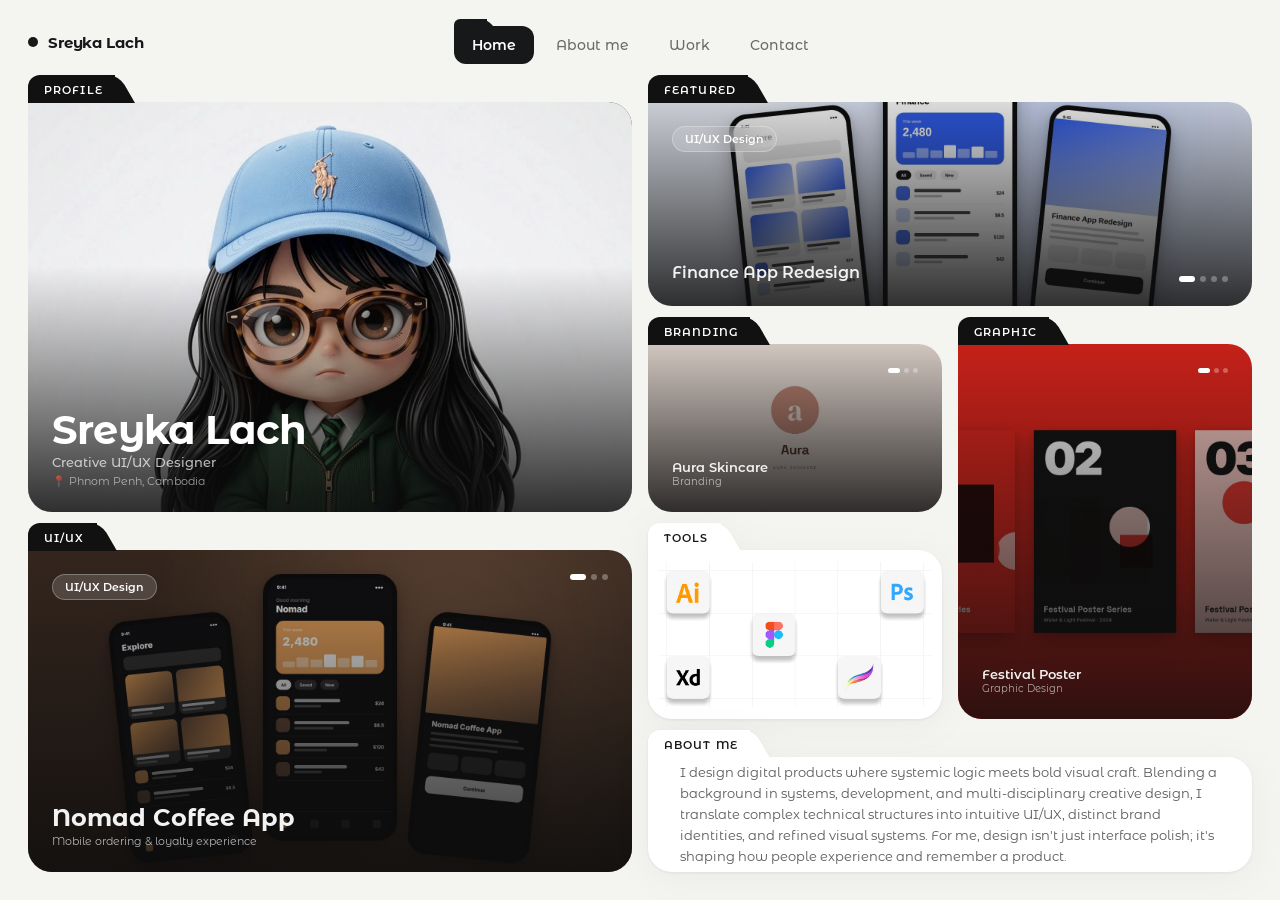
==== commit 132ebe90: "Folder theme: tabbed cards and folder-shaped active menu item Every card gets a named folder tab (Ab" ====
--- a/index.html
+++ b/index.html
@@ -8,7 +8,7 @@
 <link rel="preconnect" href="https://fonts.googleapis.com">
 <link rel="preconnect" href="https://fonts.gstatic.com" crossorigin>
 <link href="https://fonts.googleapis.com/css2?family=Montserrat+Alternates:wght@400;500;600;700&family=Noto+Sans+Khmer:wght@400;500;600;700&display=swap" rel="stylesheet">
-<link rel="stylesheet" href="css/style-v94.css">
+<link rel="stylesheet" href="css/style-v95.css">
 </head>
 <body>
 
@@ -43,6 +43,7 @@
 
         <!-- profile 2x2 -->
         <div class="card card-photo" data-span="2" style="grid-column:1/3;grid-row:1/3;">
+          <span class="card-tab" data-i18n="tabProfile">Profile</span>
           <div class="photo-underlay" style="background:linear-gradient(150deg,#141414,#3a3a3a 55%,#8a8a8a);"></div>
           <video class="photo-img" src="assets/video/home-avatar-v1.mp4" poster="assets/img/home-avatar-poster-v1.jpg" autoplay muted loop playsinline preload="auto" aria-label="Animated avatar of Sreyka Lach waving"></video>
           <div class="photo-scrim"></div>
@@ -56,6 +57,7 @@
 
         <!-- featured showcase 2x1 -->
         <div class="card card-photo" id="featured-card" data-span="2" style="grid-column:3/5;grid-row:1/2;">
+          <span class="card-tab" data-i18n="tabFeatured">Featured</span>
           <div class="photo-underlay" id="featured-bg"></div>
           <div class="photo-scrim photo-scrim--soft"></div>
           <div class="photo-content photo-content--between">
@@ -69,6 +71,7 @@
 
         <!-- skills 1x1 -->
         <div class="card card-white tools-card" data-span="1" style="grid-column:3/4;grid-row:3/4;">
+          <span class="card-tab" data-i18n="tabTools">Tools</span>
           <div class="select-frame"></div>
           <div class="select-dot" style="top:0;left:0;"></div>
           <div class="select-dot" style="top:0;right:0;"></div>
@@ -79,6 +82,7 @@
 
         <!-- project showcase 2x2 -->
         <div class="card card-photo" id="proj-big-card" data-span="2" style="grid-column:1/3;grid-row:3/5;">
+          <span class="card-tab" data-i18n="tabUiux">UI/UX</span>
           <div class="photo-underlay" id="proj-big-bg"></div>
           <div class="photo-scrim photo-scrim--soft"></div>
           <div class="photo-content photo-content--between">
@@ -95,6 +99,7 @@
 
         <!-- project showcase 1x1 -->
         <div class="card card-photo" id="proj-small1-card" data-span="1" style="grid-column:3/4;grid-row:2/3;">
+          <span class="card-tab" data-i18n="tabBranding">Branding</span>
           <div class="photo-underlay" id="proj-small1-bg"></div>
           <div class="photo-scrim photo-scrim--soft"></div>
           <div class="photo-content photo-content--between">
@@ -108,6 +113,7 @@
 
         <!-- project showcase 1x1 -->
         <div class="card card-photo" id="proj-small2-card" data-span="1" style="grid-column:4/5;grid-row:2/4;">
+          <span class="card-tab" data-i18n="tabGraphic">Graphic</span>
           <div class="photo-underlay" id="proj-small2-bg"></div>
           <div class="photo-scrim photo-scrim--soft"></div>
           <div class="photo-content photo-content--between">
@@ -121,6 +127,7 @@
 
         <!-- about 2x1 -->
         <div class="card card-white bio-card" data-span="2" style="grid-column:3/5;grid-row:4/5;flex-direction:row;align-items:center;">
+          <span class="card-tab" data-i18n="tabAbout">About me</span>
           <div class="bio-text" id="label-bio">I design digital products where systemic logic meets bold visual craft. Blending a background in systems, development, and multi-disciplinary creative design, I translate complex technical structures into intuitive UI/UX, distinct brand identities, and refined visual systems. For me, design isn't just interface polish; it's shaping how people experience and remember a product.</div>
         </div>
 
@@ -129,7 +136,7 @@
 
     <!-- ============ WORK VIEW ============ -->
     <section id="view-work" class="view" data-view-panel="work" hidden>
-      <!-- Folder drawer: built by js/main-v29.js from the projects in js/work-projects-v7.js -->
+      <!-- Folder drawer: built by js/main-v30.js from the projects in js/work-projects-v7.js -->
       <div id="work-stage" class="drawer-stage"></div>
     </section>
 
@@ -138,33 +145,36 @@
       <div id="about-grid" class="bento-grid about-grid">
 
         <div class="card card-photo about-portrait" style="grid-column:1/2;grid-row:1/4;">
+          <span class="card-tab" data-i18n="tabPortrait">Portrait</span>
           <img class="photo-img" src="assets/img/portrait-about-v2.jpg" alt="Portrait of Sreyka Lach" style="object-position: center 12%;">
         </div>
 
-        <div class="card card-white about-col" style="grid-column:2/3;grid-row:1/4;overflow-y:auto;">
-          <div class="label-sm" style="margin-bottom:6px;" id="label-personal-story">Personal Story</div>
-          <div id="personal-story" class="timeline"></div>
+        <div class="card card-white about-col" style="grid-column:2/3;grid-row:1/4;">
+          <div class="label-sm" id="label-personal-story">Personal Story</div>
+          <div class="col-scroll"><div id="personal-story" class="timeline"></div></div>
         </div>
 
         <div class="card card-white about-col" style="grid-column:3/4;grid-row:1/3;">
           <div class="label-sm" id="label-education">Education</div>
-          <div id="education" class="timeline timeline--sm"></div>
-        </div>
-
-        <div class="card card-white about-col" id="skills-card" style="grid-column:3/4;grid-row:3/4;overflow-y:auto;">
+          <div class="col-scroll"><div id="education" class="timeline timeline--sm"></div></div>
+        </div>
+
+        <div class="card card-white about-col" id="skills-card" style="grid-column:3/4;grid-row:3/4;">
           <div class="label-sm" id="label-skills">Skills</div>
-          <div class="chip-row chip-row--sm" id="about-tools"></div>
-          <div class="soft-skills" id="soft-skills"></div>
+          <div class="col-scroll">
+            <div class="chip-row chip-row--sm" id="about-tools"></div>
+            <div class="soft-skills" id="soft-skills"></div>
+          </div>
         </div>
 
         <div class="card card-white about-col" style="grid-column:4/5;grid-row:1/3;">
           <div class="label-sm" id="label-experience">Experience</div>
-          <div id="experience" class="timeline timeline--sm"></div>
-        </div>
-
-        <div class="card card-white about-col" style="grid-column:4/5;grid-row:3/4;overflow-y:auto;">
-          <div class="label-sm" style="margin-bottom:6px;" id="label-hobbies">Hobbies</div>
-          <div class="chip-row" id="hobbies-row"></div>
+          <div class="col-scroll"><div id="experience" class="timeline timeline--sm"></div></div>
+        </div>
+
+        <div class="card card-white about-col" style="grid-column:4/5;grid-row:3/4;">
+          <div class="label-sm" id="label-hobbies">Hobbies</div>
+          <div class="col-scroll"><div class="chip-row" id="hobbies-row"></div></div>
         </div>
 
       </div>
@@ -173,7 +183,8 @@
     <!-- ============ CONTACT VIEW ============ -->
     <section id="view-contact" class="view" data-view-panel="contact" hidden>
       <div id="contact-grid" class="bento-grid contact-grid">
-        <div class="card card-photo contact-card" id="contact-card" style="">
+        <div class="card card-photo contact-card" id="contact-card">
+          <span class="card-tab" data-i18n="tabContact">Contact</span>
           <img class="photo-img" src="assets/img/portrait-contact-v4.jpg" alt="Sreyka Lach">
           <div class="contact-scrim"></div>
 
@@ -219,6 +230,9 @@
             <div class="social-row" id="contact-socials"></div>
           </div>
 
+          <!-- clips the slide-up form to the card's rounded shape (the card
+               itself can't clip, or its folder tab would be cut off) -->
+          <div class="contact-form-clip">
           <div id="contact-form-overlay" class="contact-form-overlay" hidden></div>
           <div id="contact-form-sheet" class="contact-form-sheet" hidden>
             <div class="contact-form-inner">
@@ -235,6 +249,7 @@
               </form>
             </div>
           </div>
+          </div>
         </div>
       </div>
     </section>
@@ -244,6 +259,6 @@
 </div>
 
 <script src="js/work-projects-v7.js"></script>
-<script src="js/main-v29.js"></script>
+<script src="js/main-v30.js"></script>
 </body>
 </html>
--- a/css/style-v95.css
+++ b/css/style-v95.css
@@ -0,0 +1,1098 @@
+:root {
+  --accent: #FFFFFF;
+  --accent-soft: #E5E5E5;
+  --ink: #17181A;
+  --ink-soft: rgba(23,24,26,0.55);
+  --off-white: #F2F2F2;
+  --card-bg: #FFFFFF;
+  --page-bg: #F4F4F1;
+  --chip-bg: #F4F4F1;
+  --line: #E6E6E2;
+  --muted: #8A8A86;
+  --radius: 24px;
+
+  /* ---- folder-tab nav: tweak these to retune the whole component ---- */
+  --tab-height: 44px;
+  --tab-slant: 26px;          /* horizontal run of the outward-leaning right edge */
+  --tab-corner-radius: 18px;  /* rounded top-left corner of each tab */
+  --tab-curve-radius: 16px;   /* smooth curve where the slant meets the top edge */
+  --tab-active-bg: #FFFFFF;
+  --tab-active-color: #000000;
+  --tab-inactive-bg: #D9D9D9;
+  --tab-inactive-color: #999999;
+  --tab-hover-bg: #CFCFCF;
+  --tab-hover-color: #333333;
+  --tab-transition: 300ms ease-in-out;
+  --page-black: #F4F4F1;
+  --panel-radius-tl: 0px;
+  --panel-radius-other: 40px;
+}
+
+* { box-sizing: border-box; }
+
+html, body {
+  margin: 0;
+  background: var(--page-black);
+  font-family: 'Montserrat Alternates', sans-serif;
+  color: var(--ink);
+}
+
+html[lang="km"], html[lang="km"] body {
+  font-family: 'Noto Sans Khmer', sans-serif;
+}
+
+a { color: #17181A; text-decoration: underline; }
+a:hover { color: #555555; }
+
+button { font-family: inherit; }
+
+img { max-width: 100%; display: block; }
+
+@keyframes fadeUp {
+  from { opacity: 0; transform: translateY(16px); }
+  to { opacity: 1; transform: translateY(0); }
+}
+@keyframes slideUpForm {
+  from { transform: translateY(100%); }
+  to { transform: translateY(0); }
+}
+@keyframes fadeInOverlay {
+  from { opacity: 0; }
+  to { opacity: 1; }
+}
+
+#page-root {
+  height: 100vh;
+  min-height: 100vh;
+  overflow: hidden;
+  box-sizing: border-box;
+  background: var(--page-black);
+  padding: 20px 28px 28px;
+  display: flex;
+  flex-direction: column;
+  gap: 20px;
+}
+
+/* ---------- FOLDER COVER PANEL ---------- */
+.folder-panel {
+  flex: 1;
+  min-height: 0;
+  background: transparent;
+  padding: 0;
+  display: flex;
+  flex-direction: column;
+}
+
+/* ---------- NAV (folder tabs) ---------- */
+.nav-wrap {
+  display: flex; justify-content: space-between; align-items: center; gap: 16px;
+  flex-shrink: 0; flex-wrap: wrap; width: 100%; position: relative;
+  padding: 0;
+}
+
+.lang-switch {
+  display: flex;
+  align-items: center;
+  gap: 8px;
+  border: none;
+  cursor: pointer;
+  padding: 5px;
+  flex-shrink: 0;
+  background: #FFFFFF;
+  border-radius: 999px;
+  box-shadow: inset 0 0 0 1px var(--line);
+}
+.lang-switch-opt {
+  display: flex;
+  align-items: center;
+  justify-content: center;
+  font-size: 12px;
+  font-weight: 700;
+  color: #17181A;
+  width: 27px;
+  height: 27px;
+  border-radius: 50%;
+  transition: all .25s ease;
+}
+.lang-switch-opt.is-active {
+  background: #0D0D0D;
+  color: #FFFFFF;
+  font-weight: 700;
+}
+
+#nav-pill {
+  display: inline-flex;
+  align-items: center;
+  gap: 2px;
+  background: #FFFFFF;
+  border: none;
+  border-radius: 999px;
+  padding: 5px;
+  box-shadow: inset 0 0 0 1px var(--line);
+}
+
+.nav-hamburger {
+  display: none;
+  flex-direction: column;
+  justify-content: center;
+  align-items: center;
+  gap: 4px;
+  width: 42px;
+  height: 42px;
+  flex-shrink: 0;
+  border: none;
+  cursor: pointer;
+  background: #FFFFFF;
+  border-radius: 50%;
+  box-shadow: 0 4px 20px rgba(0,0,0,0.08);
+}
+.nav-hamburger span {
+  display: block;
+  width: 16px;
+  height: 2px;
+  border-radius: 2px;
+  background: #17181A;
+}
+
+/* Brand mark, left of the menu; .nav-end balances it on the right so
+   the menu pill stays centred */
+.brand {
+  display: inline-flex; align-items: center; gap: 10px;
+  font-size: 15px; font-weight: 700; letter-spacing: -0.01em;
+  color: var(--ink); text-decoration: none; white-space: nowrap; flex: 1 1 0;
+}
+.brand:hover { color: var(--ink); }
+.brand-dot { width: 10px; height: 10px; border-radius: 50%; background: var(--ink); flex: none; }
+.nav-end { flex: 1 1 0; display: flex; justify-content: flex-end; }
+
+/* Menu: plain pill buttons inside the white #nav-pill; the active one is solid black */
+.nav-btn {
+  appearance: none;
+  border: none;
+  cursor: pointer;
+  font-size: 14px;
+  font-weight: 500;
+  height: 38px;
+  padding: 0 18px;
+  background: transparent;
+  color: #6B6B67;
+  display: flex;
+  align-items: center;
+  justify-content: center;
+  border-radius: 999px;
+  transition: background 200ms ease, color 200ms ease;
+  position: relative;
+  min-width: 0;
+  white-space: nowrap;
+}
+.nav-btn:not(.is-active):hover { background: var(--chip-bg); color: var(--ink); }
+.nav-btn.is-active { background: var(--ink); color: #FFFFFF; font-weight: 600; }
+.nav-btn:focus-visible { outline: 2px solid #4C9EFF; outline-offset: 2px; }
+.nav-btn-label {
+  display: inline-block;
+  min-width: 0;
+  max-width: 100%;
+  overflow: hidden;
+  text-overflow: ellipsis;
+  white-space: nowrap;
+}
+
+
+/* ---------- VIEW STAGE ---------- */
+.view-stage { flex: 1; min-height: 0; height: 100%; }
+.view { animation: fadeUp .4s ease both; height: 100%; }
+
+/* ---------- BENTO GRID BASE ---------- */
+/* Height is a percentage of the flex-computed .view-stage size (not a
+   vh-based guess) so it always exactly fills whatever room is actually
+   left below the nav on desktop, with no scrollbar. Overridden back to
+   auto-height/scrollable at tablet and mobile widths further down. */
+.bento-grid {
+  display: grid;
+  gap: 16px;
+  height: 100%;
+  min-height: 0;
+}
+
+.card {
+  position: relative;
+  border: none;
+  background: var(--card-bg);
+  box-shadow: inset 0 0 0 1px var(--line);
+  transition: box-shadow .3s ease;
+  animation: fadeUp .5s ease both;
+}
+.card-white:hover { box-shadow: inset 0 0 0 1px #D2D2CD; }
+/* photo cards: a slow zoom on hover instead of lifting the card */
+.card-photo .photo-underlay, .card-photo .photo-img { transition: transform .8s cubic-bezier(.2,.7,.2,1), background-image .6s ease; }
+.card-photo:hover .photo-underlay, .card-photo:not(.contact-card):hover .photo-img { transform: scale(1.03); }
+
+.card-white {
+  border-radius: var(--radius);
+  padding: 24px;
+  display: flex;
+  flex-direction: column;
+  gap: 6px;
+}
+
+.card-photo {
+  overflow: hidden;
+  border-radius: var(--radius);
+  box-shadow: none;
+  isolation: isolate;
+}
+
+.photo-underlay { position: absolute; inset: 0; transition: background-image .6s ease; }
+.photo-img {
+  position: absolute;
+  inset: 0;
+  width: 100%;
+  height: 100%;
+  object-fit: cover;
+}
+.photo-scrim {
+  position: absolute; inset: 0; pointer-events: none;
+  background: linear-gradient(180deg, transparent 40%, rgba(13,13,13,0.85) 100%);
+}
+.photo-scrim--soft {
+  background: linear-gradient(180deg, rgba(13,13,13,0.15) 0%, rgba(13,13,13,0.85) 100%);
+}
+.corner-dot { display: none; }
+
+.photo-content {
+  position: relative; z-index: 1; height: 100%;
+  display: flex; flex-direction: column; justify-content: flex-end;
+  padding: 24px; gap: 4px; color: var(--off-white);
+}
+.photo-content--between { justify-content: space-between; }
+
+
+.display-name {
+  font-size: clamp(24px, 4.5vh, 40px); font-weight: 700; letter-spacing: -0.02em;
+  line-height: 1; color: #FFFFFF;
+}
+.role-line { font-size: 13px; color: rgba(245,245,245,0.75); font-weight: 500; }
+.loc-line { font-size: 11px; color: rgba(245,245,245,0.6); }
+
+.tag-chip {
+  display: inline-flex; width: fit-content; font-size: 11px; font-weight: 600;
+  padding: 5px 12px; border-radius: 999px; color: #FFFFFF;
+  background: rgba(255,255,255,0.16); border: 1px solid rgba(255,255,255,0.28);
+  backdrop-filter: blur(12px); -webkit-backdrop-filter: blur(12px);
+}
+.row-between { display: flex; justify-content: space-between; align-items: flex-end; }
+.row-start { display: flex; justify-content: space-between; align-items: flex-start; }
+.proj-title { font-size: 16px; font-weight: 600; color: var(--off-white); }
+.proj-title--lg { font-size: clamp(18px, 3.2vh, 24px); font-weight: 700; }
+.proj-title--sm { font-size: 13px; font-weight: 600; }
+.proj-desc { font-size: 11px; color: rgba(245,245,245,0.7); margin-top: 2px; }
+.proj-tag-sm { font-size: 10px; color: rgba(245,245,245,0.65); }
+
+.dots { display: flex; gap: 5px; }
+.dots--end { justify-content: flex-end; gap: 4px; }
+.dot {
+  width: 6px; height: 6px; border-radius: 50%; cursor: pointer; border: none; padding: 0;
+  background: rgba(255,255,255,0.3);
+}
+.dot { transition: width .3s ease, background .3s ease; }
+.dot.is-active { background: #FFFFFF; width: 16px; border-radius: 999px; }
+.dots--end .dot { width: 5px; height: 5px; }
+.dots--end .dot.is-active { width: 12px; }
+
+.label-sm {
+  font-size: 11px; font-weight: 600; color: var(--muted);
+  text-transform: uppercase; letter-spacing: 0.1em; margin-bottom: 10px;
+}
+html[lang="km"] .label-sm { text-transform: none; letter-spacing: 0; font-size: 12px; }
+.chip-row { display: flex; flex-wrap: wrap; gap: 5px; }
+.chip {
+  font-size: 11px; font-weight: 500; padding: 5px 11px; border-radius: 999px;
+  background: var(--chip-bg); border: none; color: var(--ink);
+}
+.bio-text { font-size: clamp(11px, 1.45vh, 13px); line-height: 1.6; color: rgba(23,24,26,0.72); padding: 8px; }
+
+/* ---------- HOME GRID ---------- */
+#home-grid {
+  grid-template-columns: repeat(4, 1fr);
+  grid-template-rows: minmax(70px,1.15fr) minmax(70px,0.95fr) minmax(70px,0.95fr) minmax(60px,0.65fr);
+}
+
+/* ---------- WORK: FOLDER DRAWER ---------- */
+/* Folders styled like the top menu tabs: the same silhouette (rounded
+   top-left, slanted curved right edge, scaled to the tab height), no
+   outlines - each tab runs straight into its own body in one solid
+   colour - all white with black text. Hover turns a folder black with
+   white text. Each .folder box is only its visible band; its body runs
+   just far enough down to tuck under the next folder (or the shelf).
+   On desktop the bands share the panel's height so everything fits
+   without scrolling. Content comes from the js/work-projects-v*.js
+   data file. */
+.drawer-stage { height: 100%; }
+.folder-stack {
+  --band-max: 64px;    /* tallest a folder band gets when there's room */
+  --stack-inset: 40px; /* folders sit this far inside the shelf's ends */
+  --tab-w: 0.34;       /* tab width, as a fraction of folder width */
+  height: 100%;
+  display: flex; flex-direction: column; justify-content: flex-end;
+  padding: 6px var(--stack-inset) 0;
+}
+.folder {
+  --p: var(--p-d);
+  --shade: #FFFFFF;
+  --ink: #111111;
+  /* cqw/cqh = this folder's band, used to size the tab and its text */
+  container-type: size;
+  --th: min(46px, 100cqh * 0.74);   /* tab height */
+  --r: calc(var(--th) * 0.3);       /* edge inset unit */
+  position: relative; display: block;
+  flex: 1 1 0; min-height: 0; max-height: var(--band-max);
+  color: var(--ink); text-decoration: none; outline: none; cursor: pointer;
+  /* soft shadow along the folder's top edge: with every folder white,
+     this is what separates each sheet from the one behind it */
+  filter: drop-shadow(0 -2px 5px rgba(0,0,0,0.16));
+}
+/* color set here too: the global a:hover rule would otherwise grey the text */
+.folder:hover, .folder:focus-visible { --shade: #111111; --ink: #FFFFFF; color: var(--ink); }
+.folder.is-lifted { visibility: hidden; }
+/* Only the top (backmost) folder gets rounded top corners; the rest stay
+   square so the stack's sides read as one straight edge. Radius = --r,
+   so even an edge tab (inset by at least --r) starts clear of the curve. */
+.folder:first-child .folder-body { border-radius: var(--r) var(--r) 0 0; }
+.folder-body, .folder-tab { background: var(--shade); transition: background-color 200ms ease, color 200ms ease; }
+.folder-body {
+  position: absolute; top: var(--th); left: 0; right: 0;
+
+  /* reaches one tab-height past the band: down to where the next
+     folder's own body begins */
+  bottom: calc(-1 * var(--th));
+}
+.folder-tab {
+  position: absolute; z-index: 1;
+  /* +1px overlaps the body so no hairline shows between them */
+  top: 0; height: calc(var(--th) + 1px);
+  /* Same width for every tab; --p places it along the folder (0 = left,
+     1 = right), kept two inset units inside the edges. */
+  width: calc(var(--tab-w) * 100cqw);
+  left: calc(2 * var(--r) + var(--p) * (100% - 4 * var(--r)));
+  transform: translateX(calc(var(--p) * -100%));
+  display: flex; align-items: center; justify-content: space-between;
+  gap: calc(var(--th) * 0.3);
+  /* right padding clears the slanted edge */
+  padding: 0 calc(var(--th) * 0.75) 0 calc(var(--th) * 0.45);
+  clip-path: polygon(
+    0 calc(var(--th) * 0.4091),
+    calc(var(--th) * 0.0030) calc(var(--th) * 0.3598),
+    calc(var(--th) * 0.0118) calc(var(--th) * 0.3111),
+    calc(var(--th) * 0.0266) calc(var(--th) * 0.2641),
+    calc(var(--th) * 0.0468) calc(var(--th) * 0.2189),
+    calc(var(--th) * 0.0725) calc(var(--th) * 0.1766),
+    calc(var(--th) * 0.1030) calc(var(--th) * 0.1377),
+    calc(var(--th) * 0.1377) calc(var(--th) * 0.1030),
+    calc(var(--th) * 0.1766) calc(var(--th) * 0.0725),
+    calc(var(--th) * 0.2189) calc(var(--th) * 0.0468),
+    calc(var(--th) * 0.2641) calc(var(--th) * 0.0266),
+    calc(var(--th) * 0.3111) calc(var(--th) * 0.0118),
+    calc(var(--th) * 0.3598) calc(var(--th) * 0.0030),
+    calc(var(--th) * 0.4091) 0,
+    calc(100% - var(--th) * 0.9545) 0,
+    calc(100% - var(--th) * 0.9123) calc(var(--th) * 0.0011),
+    calc(100% - var(--th) * 0.8714) calc(var(--th) * 0.0043),
+    calc(100% - var(--th) * 0.8318) calc(var(--th) * 0.0098),
+    calc(100% - var(--th) * 0.7934) calc(var(--th) * 0.0173),
+    calc(100% - var(--th) * 0.7561) calc(var(--th) * 0.0270),
+    calc(100% - var(--th) * 0.7200) calc(var(--th) * 0.0391),
+    calc(100% - var(--th) * 0.6855) calc(var(--th) * 0.0530),
+    calc(100% - var(--th) * 0.6518) calc(var(--th) * 0.0693),
+    calc(100% - var(--th) * 0.6195) calc(var(--th) * 0.0877),
+    calc(100% - var(--th) * 0.5886) calc(var(--th) * 0.1082),
+    calc(100% - var(--th) * 0.5586) calc(var(--th) * 0.1311),
+    calc(100% - var(--th) * 0.5302) calc(var(--th) * 0.1559),
+    calc(100% - var(--th) * 0.5030) calc(var(--th) * 0.1830),
+    calc(100% - var(--th) * 0.4768) calc(var(--th) * 0.2123),
+    calc(100% - var(--th) * 0.4518) calc(var(--th) * 0.2436),
+    calc(100% - var(--th) * 0.4282) calc(var(--th) * 0.2773),
+    calc(100% - var(--th) * 0.4059) calc(var(--th) * 0.3130),
+    100% 100%,
+    0 100%
+  );
+}
+.folder-title {
+  position: relative; min-width: 0;
+  overflow: hidden; text-overflow: ellipsis; white-space: nowrap;
+  font-size: clamp(11px, var(--th) * 0.38, 18px); font-weight: 600; line-height: 1.3;
+}
+.folder-tag {
+  position: relative; flex: none;
+  font-size: clamp(9px, var(--th) * 0.25, 12px); font-weight: 500; line-height: 1.3;
+  opacity: 0.7; white-space: nowrap;
+}
+.folder:focus-visible .folder-title { text-decoration: underline; text-underline-offset: 3px; }
+/* Drawer front: full panel width, flush with the panel's bottom edge
+   (cancels the panel's 24px side / 18px bottom padding). */
+.drawer-shelf {
+  position: relative; flex: none; z-index: 1;
+  height: clamp(56px, 9vh, 96px);
+  margin: 0 calc(-1 * var(--stack-inset));
+  background: #FFFFFF; box-shadow: 0 -6px 16px rgba(0,0,0,0.06), inset 0 0 0 1px var(--line);
+  border-radius: 0 0 var(--radius) var(--radius);
+}
+.drawer-handle {
+  position: absolute; left: 50%; top: 50%; width: 20%; height: clamp(12px, 2vh, 20px);
+  border-radius: 999px; background: #E6E6E2; transform: translate(-50%, -50%);
+}
+
+/* ---------- WORK: PROJECT DETAIL ---------- */
+html.wd-lock, html.wd-lock body { overflow: hidden; }
+.work-detail { position: fixed; inset: 0; z-index: 1000; }
+.wd-backdrop {
+  position: absolute; inset: 0;
+  background: rgba(0,0,0,0.6);
+  backdrop-filter: blur(6px); -webkit-backdrop-filter: blur(6px);
+  opacity: 0; transition: opacity 500ms ease-in-out;
+}
+.wd-sheet {
+  position: absolute; inset: 16px;
+  background: #FFFFFF; color: var(--ink); border-radius: var(--radius);
+  overflow-y: auto; overscroll-behavior: contain;
+  opacity: 0; transition: opacity 360ms ease-in-out;
+}
+.work-detail.is-open .wd-backdrop, .work-detail.is-open .wd-sheet { opacity: 1; }
+.wd-sheet.is-swapping { animation: wdSwap 360ms ease both; }
+@keyframes wdSwap { from { opacity: 0; } to { opacity: 1; } }
+.wd-close {
+  position: sticky; top: 16px; z-index: 5;
+  /* block-level so the negative bottom margin pulls the hero up under it */
+  margin: 16px 0 -56px 16px; width: max-content;
+  display: flex; align-items: center; gap: 8px;
+  height: 40px; padding: 0 16px 0 12px; border-radius: 999px;
+  background: rgba(255,255,255,0.92); color: #111;
+  border: 1px solid rgba(0,0,0,0.12);
+  backdrop-filter: blur(10px); -webkit-backdrop-filter: blur(10px);
+  font: inherit; font-size: 13px; font-weight: 600; cursor: pointer;
+}
+.wd-close:hover { background: #FFFFFF; }
+.wd-close-x { font-size: 15px; line-height: 1; }
+.wd-hero {
+  position: relative; overflow: hidden;
+  height: min(64vh, 560px); min-height: 300px;
+  border-radius: 20px 20px 0 0;
+  background-size: cover; background-position: center;
+  color: #FFFFFF;
+}
+.wd-hero[data-tone="light"] { color: #111; }
+.wd-hero.is-hidden { visibility: hidden; }
+.wd-title {
+  position: absolute; left: 48px; right: 48px; bottom: 40px; margin: 0;
+  font-size: clamp(34px, 5.6vw, 76px); font-weight: 700; line-height: 1.05;
+}
+.wd-hero-tag { position: absolute; top: 28px; right: 32px; font-size: 13px; font-weight: 500; opacity: 0.8; }
+.wd-ph-label {
+  position: absolute; right: 32px; bottom: 32px;
+  font-size: 11px; font-weight: 600; letter-spacing: 0.06em; opacity: 0.5;
+  border: 1px dashed currentColor; border-radius: 6px; padding: 4px 8px;
+}
+.wd-body {
+  max-width: 1040px; margin: 0 auto; padding: 48px 48px 64px;
+  opacity: 0; transform: translateY(14px);
+  transition: opacity 420ms ease 180ms, transform 420ms ease 180ms;
+}
+.work-detail.is-open .wd-body { opacity: 1; transform: none; }
+.wd-meta {
+  display: grid; grid-template-columns: repeat(4, 1fr); gap: 24px; margin: 0;
+  padding-bottom: 32px; border-bottom: 1px solid #E6E6E6;
+}
+.wd-meta dt { font-size: 11px; font-weight: 600; letter-spacing: 0.06em; color: var(--ink-soft); }
+.wd-meta dd { margin: 6px 0 0; font-size: 15px; font-weight: 600; }
+.wd-lead { margin: 40px 0 0; font-size: clamp(18px, 2vw, 24px); line-height: 1.5; }
+.wd-two { display: grid; grid-template-columns: 1fr 1fr; gap: 40px; }
+.wd-section { margin-top: 44px; }
+.wd-h2 { margin: 0 0 12px; font-size: 12px; font-weight: 600; letter-spacing: 0.08em; color: var(--ink-soft); }
+.wd-text { margin: 0; font-size: 15px; line-height: 1.65; color: rgba(23,24,26,0.85); }
+.wd-screens { display: grid; grid-template-columns: repeat(2, 1fr); gap: 16px; }
+.wd-shot {
+  aspect-ratio: 4 / 3; border-radius: 14px; overflow: hidden; background: #F2F2F2;
+  display: flex; align-items: center; justify-content: center;
+  font-size: 12px; font-weight: 600; color: rgba(0,0,0,0.35);
+}
+.wd-shot img { width: 100%; height: 100%; object-fit: cover; }
+/* an odd last image spans the full row */
+.wd-shot:nth-child(odd):last-child { grid-column: 1 / -1; aspect-ratio: 16 / 9; }
+.wd-tools { display: flex; flex-wrap: wrap; gap: 10px; }
+.wd-tool {
+  display: inline-flex; align-items: center; gap: 8px;
+  padding: 6px 14px 6px 6px; border-radius: 999px; background: #F2F2F2;
+  font-size: 13px; font-weight: 600;
+}
+.wd-tool svg { width: 30px; height: 30px; padding: 3px; border-radius: 8px; background: #FFFFFF; box-sizing: border-box; }
+.wd-pager { display: grid; grid-template-columns: 1fr 1fr; gap: 16px; margin-top: 64px; }
+.wd-pager button {
+  display: flex; flex-direction: column; gap: 6px; align-items: flex-start;
+  padding: 20px 24px; border-radius: 16px; border: 1.5px solid #111;
+  background: #FFFFFF; color: #111; font: inherit; text-align: left; cursor: pointer;
+  transition: background 200ms ease, color 200ms ease;
+}
+.wd-pager button.wd-next { align-items: flex-end; text-align: right; }
+.wd-pager button:hover, .wd-pager button:focus-visible { background: #111; color: #FFFFFF; }
+.wd-pager small { font-size: 11px; font-weight: 600; letter-spacing: 0.06em; opacity: 0.6; }
+.wd-pager strong { font-size: 18px; font-weight: 700; }
+/* Shared-element ghost: the folder tab morphing into the detail hero. */
+.wd-ghost { position: fixed; z-index: 1001; overflow: hidden; pointer-events: none; }
+.wd-ghost-fill { position: absolute; inset: 0; background-size: cover; background-position: center; }
+.wd-ghost-title { position: absolute; font-weight: 700; line-height: 1.05; white-space: nowrap; }
+@media (prefers-reduced-motion: reduce) {
+  .wd-backdrop, .wd-sheet, .wd-body { transition: none; }
+}
+
+/* ---------- ABOUT GRID ---------- */
+.about-grid {
+  grid-template-columns: repeat(4, 1fr);
+  /* Bottom row (Skills/Hobbies) only as tall as its content, so the
+     Education/Experience cards above get the rest of the height. */
+  grid-template-rows: 1fr 1fr auto;
+}
+.about-portrait { position: relative; }
+.about-col { overflow: hidden; overflow-y: auto; }
+
+.timeline { display: flex; flex-direction: column; gap: 2px; }
+.timeline-item { display: flex; gap: 10px; }
+.timeline-dot-col { display: flex; flex-direction: column; align-items: center; flex-shrink: 0; width: 10px; }
+.timeline-dot { width: 10px; height: 10px; border-radius: 50%; background: #FFFFFF; box-shadow: inset 0 0 0 2px var(--ink); flex-shrink: 0; }
+.timeline-line { width: 1px; flex: 1; background: var(--line); margin-top: 4px; }
+.timeline-body { padding-bottom: 16px; }
+.timeline-title { font-size: 12px; font-weight: 700; color: var(--ink); }
+.timeline-text { font-size: 10px; line-height: 1.6; color: rgba(23,24,26,0.6); margin-top: 4px; }
+
+.timeline--sm .timeline-item { gap: 8px; }
+.timeline--sm .timeline-dot-col { width: 8px; }
+.timeline--sm .timeline-dot { width: 8px; height: 8px; }
+.timeline--sm .timeline-body { padding-bottom: 10px; }
+.timeline--sm .timeline-title { font-size: 12px; font-weight: 600; }
+.timeline--sm .timeline-sub { font-size: 10px; color: var(--ink-soft); }
+.timeline--sm .timeline-sub a { color: #17181A; font-weight: 600; }
+
+.chip-row--sm .chip { font-size: 10px; padding: 4px 9px; }
+
+.tools-card { position: relative; }
+.select-frame, .select-dot { display: none; }
+/* Tool grid artwork, scaled to fit the card. Negative margins let it use
+   most of the card's padding too (stopping short of the dashed frame),
+   so the icons read as large as possible at every card size. */
+.tools-img {
+  --bleed: 14px;
+  position: relative; z-index: 1;
+  flex: 1; min-height: 0;
+  margin: calc(-1 * var(--bleed));
+  width: calc(100% + 2 * var(--bleed)); max-width: none;
+  object-fit: contain;
+}
+.soft-skills { display: flex; flex-direction: column; gap: 4px; margin-top: 14px; }
+.soft-skill {
+  display: flex; align-items: center; gap: 8px; font-size: 10px; font-weight: 500;
+  padding: 5px 10px; border-radius: 999px;
+  background: var(--chip-bg); color: #17181A;
+}
+.soft-skill svg { width: 13px; height: 13px; flex-shrink: 0; }
+
+/* ---------- CONTACT ---------- */
+.contact-grid { grid-template-columns: 1fr; grid-template-rows: 1fr; }
+.contact-card {
+  border-radius: var(--radius); color: var(--off-white); padding: 24px;
+  display: flex; flex-direction: column; justify-content: flex-end; gap: 16px;
+  background: #FFFFFF;
+  /* a real border (not an inset shadow) so the photo can't paint over it */
+  border: 1px solid var(--line);
+}
+.contact-card .photo-img { object-fit: contain; object-position: center bottom; }
+/* ---------- CONTACT HERO ---------- */
+/* "Let's [envelope] Work / Together", top-left of the contact card; the
+   illustration sits to its right (desktop) or below it (phones). */
+.contact-card .photo-img { object-position: 92% bottom; }
+.contact-hero {
+  position: relative; z-index: 2; margin-bottom: auto;
+  padding: clamp(8px, 2vw, 28px) clamp(8px, 2.4vw, 32px) 0;
+  color: #111;
+}
+.ch-title {
+  margin: 0; font-weight: 700; line-height: 0.98; letter-spacing: -0.035em;
+  font-size: clamp(44px, 6.6vw, 112px);
+}
+html[lang="km"] .ch-title { letter-spacing: 0; line-height: 1.3; }
+.ch-line { display: flex; align-items: center; flex-wrap: wrap; column-gap: 0.18em; }
+.ch-icon-wrap { position: relative; display: inline-flex; }
+/* envelope: amber tile with a white flap chevron; breathes gently */
+.ch-envelope {
+  /* buttons don't inherit font-size; the em sizes below need the headline's */
+  font-size: inherit;
+  width: 1.18em; height: 0.84em; padding: 0; border: 0; cursor: pointer;
+  border-radius: 0.2em; background: #F5B942;
+  display: inline-flex; align-items: center; justify-content: center;
+  box-shadow: 0 0.12em 0.3em rgba(245,185,66,0.35);
+  animation: chBreathe 2s ease-in-out infinite;
+  transition: transform 220ms ease, filter 220ms ease;
+}
+.ch-envelope svg { width: 62%; height: 62%; }
+/* the breathing animation would override transform, so hover drops it */
+.ch-envelope:hover, .ch-envelope:focus-visible { animation: none; transform: scale(1.1); filter: brightness(1.08); }
+.ch-envelope:focus-visible { outline: 3px solid #111; outline-offset: 4px; }
+.ch-envelope[aria-expanded="true"] { animation: none; }
+@keyframes chBreathe {
+  0%, 100% { transform: scale(1); box-shadow: 0 0.12em 0.3em rgba(245,185,66,0.35); }
+  50% { transform: scale(1.05); box-shadow: 0 0.14em 0.6em rgba(245,185,66,0.65); }
+}
+/* floating "You" / "Sreyka" pills with cursor pointers aimed at the icon */
+.ch-cursor { position: absolute; display: flex; align-items: center; gap: 2px; pointer-events: none; z-index: 1; }
+.ch-cursor--you { right: 82%; bottom: 96%; }
+.ch-cursor--me { left: 88%; top: 82%; }
+.ch-pointer { width: 14px; height: 14px; }
+.ch-cursor--you .ch-pointer { align-self: flex-end; margin-bottom: -8px; fill: #2E9E6B; }
+.ch-cursor--me .ch-pointer { align-self: flex-start; margin-top: -8px; fill: #F26B3A; }
+.ch-pill {
+  font-size: clamp(10px, 0.95vw, 13px); font-weight: 600; letter-spacing: 0;
+  line-height: 1; white-space: nowrap; color: #FFFFFF;
+  padding: 6px 12px; border-radius: 999px;
+}
+.ch-cursor--you .ch-pill { background: #2E9E6B; }
+.ch-cursor--me .ch-pill { background: #F26B3A; }
+/* supporting note + hand-drawn arrow */
+.ch-note {
+  position: relative; align-self: center; margin-left: 0.25em;
+  font-size: clamp(13px, 1.25vw, 18px); font-weight: 700; letter-spacing: 0; line-height: 1.3;
+}
+.ch-arrow {
+  position: absolute; left: -10%; top: 100%; width: clamp(70px, 7vw, 120px); height: auto;
+  stroke: #F5B942; transform: rotate(-8deg);
+}
+@media (prefers-reduced-motion: reduce) {
+  .ch-envelope { animation: none; }
+}
+
+.contact-scrim {
+  position: absolute; inset: 0; pointer-events: none;
+  /* Only darkens the bottom band behind the white social-link text - a
+     full-height fade washed out the whole illustration, making it look
+     blurry/foggy. */
+  background: linear-gradient(180deg, rgba(13,13,13,0) 62%, rgba(13,13,13,0.85) 100%);
+}
+.contact-content {
+  position: relative; z-index: 1;
+  display: flex; align-items: center; justify-content: space-between; flex-wrap: wrap; gap: 12px;
+}
+.say-hello-btn {
+  appearance: none; border: none; cursor: pointer;
+  background: #FFFFFF; color: #0D0D0D; font-size: 15px; font-weight: 600;
+  padding: 15px 26px; border-radius: 999px; width: fit-content;
+  display: inline-flex; align-items: center; gap: 10px;
+  transition: background .25s ease, color .25s ease;
+}
+.say-hello-btn:hover { background: var(--ink); color: #FFFFFF; }
+.say-hello-btn span { font-size: 15px; line-height: 1; }
+
+.social-row { display: flex; flex-wrap: wrap; justify-content: flex-end; gap: 10px; }
+.social-pill, .location-pill {
+  display: flex; align-items: center; gap: 8px;
+  background: rgba(255,255,255,0.14); border: 1px solid rgba(255,255,255,0.28);
+  backdrop-filter: blur(18px); -webkit-backdrop-filter: blur(18px);
+  border-radius: 999px; padding: 8px 14px 8px 8px;
+  transition: background .3s ease;
+  text-decoration: none;
+}
+.social-pill:hover { background: rgba(255,255,255,0.26); }
+.social-icon-badge {
+  width: 34px; height: 34px; border-radius: 50%; background: #FFFFFF;
+  display: flex; align-items: center; justify-content: center; flex-shrink: 0;
+  overflow: hidden;
+}
+.social-icon-badge img { width: 22px; height: 22px; object-fit: contain; filter: grayscale(100%); }
+.location-pill .social-icon-badge img { width: 24px; height: 24px; }
+.social-name { font-size: 11px; font-weight: 700; color: #F5F5F5; }
+.social-handle { font-family: monospace; font-size: 9px; color: rgba(245,245,245,0.7); letter-spacing: -0.01em; }
+
+.contact-form-overlay {
+  position: absolute; inset: 0; background: rgba(13,13,13,0.5); z-index: 50;
+  animation: fadeInOverlay .25s ease both;
+}
+.contact-form-sheet {
+  position: absolute; left: 0; right: 0; bottom: 0; z-index: 51;
+  animation: slideUpForm .35s cubic-bezier(.2,.8,.2,1) both;
+}
+.contact-form-inner {
+  width: 100%; background: #111111; color: #F5F5F5;
+  border-radius: var(--radius) var(--radius) 0 0; padding: 26px 26px 28px;
+  box-shadow: 0 -10px 40px rgba(0,0,0,0.3);
+  display: flex; flex-direction: column; gap: 12px;
+}
+.form-title { font-size: 24px; font-weight: 700; }
+.close-btn {
+  appearance: none; border: none; background: rgba(255,255,255,0.15); color: #F5F5F5;
+  width: 28px; height: 28px; border-radius: 50%; cursor: pointer; font-size: 14px; line-height: 1;
+}
+.form-email { font-size: 12px; opacity: 0.75; margin-top: -8px; }
+#contact-form { display: flex; flex-direction: column; gap: 12px; }
+.contact-form-field {
+  appearance: none; border: 1px solid rgba(255,255,255,0.14); background: rgba(255,255,255,0.06); color: #F5F5F5;
+  border-radius: 14px; padding: 12px 14px; font-family: inherit; font-size: 13px; outline: none; resize: none;
+}
+.contact-form-field::placeholder { color: rgba(245,245,245,0.45); }
+.contact-form-field:focus { border-color: rgba(255,255,255,0.5); }
+.send-btn {
+  appearance: none; border: none; cursor: pointer; background: #FFFFFF; color: #0D0D0D;
+  font-size: 14px; font-weight: 600; padding: 13px 20px; border-radius: 999px; margin-top: 4px;
+}
+
+.form-sent-msg {
+  font-size: 13px; font-weight: 600; color: #F5F5F5; background: rgba(255,255,255,0.12);
+  border-radius: 12px; padding: 12px 14px;
+}
+
+/* ---------- RESPONSIVE ---------- */
+/* Below desktop width the grid reflows into extra rows (tablet) or a
+   single stacked column (mobile) and genuinely needs to scroll - only
+   the full desktop layout above is required to fit in one screen. */
+@media (max-width: 1100px) {
+  #page-root { height: auto; min-height: 100vh; overflow: visible; }
+  /* page scrolls at these widths, so bands get a fixed height instead
+     of sharing the panel's */
+  .drawer-stage { height: auto; }
+  .folder-stack { --tab-w: 0.45; --stack-inset: 24px; height: auto; padding-top: 10px; }
+  /* same width as each other, but a long title may stretch its tab */
+  .folder-tab { width: max-content; min-width: calc(var(--tab-w) * 100cqw); max-width: calc(100cqw - 4 * var(--r)); }
+  .folder { flex: none; height: 64px; max-height: none; }
+  .drawer-shelf { height: 96px; }
+}
+
+@media (max-width: 640px) {
+  .folder-stack { --tab-w: 0.62; --stack-inset: 6px; }
+  .folder { --p: var(--p-m); height: 62px; --th: 54px; --r: 12px; }
+  /* tag sits above the title, and the tab may grow past --tab-w, so
+     long titles fit on narrow screens */
+  .folder-tab {
+    width: max-content; min-width: calc(var(--tab-w) * 100cqw); max-width: calc(100cqw - 4 * var(--r));
+    flex-direction: column; align-items: flex-start; justify-content: center; gap: 2px;
+    padding: 0 calc(var(--th) * 0.75) 0 14px;
+  }
+  .folder-title { align-self: stretch; font-size: 15px; }
+  .folder-tag { order: -1; font-size: 10px; }
+  .drawer-shelf { height: 80px; }
+  .drawer-handle { height: 14px; width: 28%; }
+
+  .wd-sheet { inset: 0; border-radius: 0; }
+  .wd-hero { height: 52vh; min-height: 260px; border-radius: 0; }
+  .wd-title { left: 20px; right: 20px; bottom: 24px; }
+  .wd-hero-tag { top: 22px; right: 20px; font-size: 11px; }
+  .wd-ph-label { right: 20px; bottom: auto; top: 50%; }
+  .wd-body { padding: 28px 20px 48px; }
+  .wd-meta { grid-template-columns: repeat(2, 1fr); gap: 18px; }
+  .wd-two, .wd-screens, .wd-pager { grid-template-columns: 1fr; }
+  .wd-two { gap: 0; }
+}
+@media (max-width: 400px) {
+  .folder-stack { --stack-inset: 0px; }
+  .folder { --r: 9px; }
+  /* one radius from the edges instead of two, for a little more width */
+  .folder-tab {
+    padding: 0 calc(var(--th) * 0.7) 0 10px; max-width: calc(100cqw - 2 * var(--r));
+    left: calc(var(--r) + var(--p) * (100% - 2 * var(--r)));
+  }
+  .folder-title { font-size: 14px; }
+}
+@media (max-width: 340px) {
+  .folder-title { font-size: 11.5px; }
+}
+
+@media (max-width: 1100px) and (min-width: 901px) {
+  #home-grid {
+    grid-template-columns: repeat(2,1fr) !important;
+    grid-template-rows: none !important;
+    grid-auto-rows: minmax(150px,320px) !important;
+    grid-auto-flow: row !important;
+    height: auto !important;
+  }
+  #home-grid > div { grid-row: auto !important; }
+  #home-grid [data-span="2"] { grid-column: 1/3 !important; }
+  #home-grid [data-span="1"] { grid-column: span 1 !important; }
+  /* Full width: it has no 1-col partner in this 2-col flow, so at half
+     width it would leave a hole beside it. */
+  #home-grid .tools-card { grid-column: 1/3 !important; }
+  /* Last row (bio) hugs its text instead of a fixed 320px row. */
+  #home-grid { grid-template-rows: repeat(5, minmax(150px,320px)) auto !important; }
+  #home-grid > div:first-child { min-height: 320px !important; }
+  .bio-card { min-height: 0 !important; height: auto !important; align-self: start !important; }
+
+  /* text scale: tablet */
+  .display-name { font-size: clamp(22px, 4vh, 32px) !important; }
+  .proj-title--lg { font-size: clamp(16px, 2.6vh, 20px) !important; }
+  .role-line { font-size: 12px !important; }
+  .bio-text { font-size: 11px !important; }
+  .form-title { font-size: 20px !important; }
+}
+
+@media (max-width: 900px) {
+  /* one card per row, stacked vertically, no side-by-side pairs at any narrower-than-tablet width */
+  #home-grid, .about-grid {
+    display: grid !important;
+    grid-template-columns: 1fr !important;
+    grid-template-rows: none !important;
+    grid-auto-flow: row !important;
+    grid-auto-rows: minmax(280px,auto) !important;
+    height: auto !important;
+    gap: 12px !important;
+  }
+  #home-grid > div, .about-grid > div {
+    grid-column: 1/2 !important;
+    grid-row: auto !important;
+    min-height: 300px !important;
+    border-radius: var(--radius) !important;
+  }
+  .tools-card { height: 300px; }
+  .bio-card { min-height: 0 !important; height: auto !important; align-self: start !important; }
+  .corner-dot { display: none !important; }
+  .contact-grid { height: auto !important; min-height: calc(100vh - 100px) !important; }
+  /* contain + bottom so the illustration sits under the hero headline */
+  .contact-card .photo-img { object-fit: contain !important; object-position: center bottom !important; }
+  .ch-cursor--you { right: 80%; bottom: 86%; }
+  .ch-cursor--me { left: 80%; top: 86%; }
+  .ch-pill { padding: 4px 9px; }
+  .ch-pointer { width: 11px; height: 11px; }
+}
+
+/* Widened from 640px: at desktop tab sizing, the nav row (tabs + lang
+   switch) stops fitting on one line as low as ~780px (Khmer labels are
+   the worst case), and flex-wrap:wrap was pushing the switch onto its
+   own second line - leaving a tall gap between the tabs and the panel
+   below them. 800px keeps this compact/one-line nav active well above
+   that wrap point, with margin to spare. */
+@media (max-width: 800px) {
+  /* 1: nav stays folder-tab style on mobile, left-aligned; language switch stays put.
+     Active tab shows its full label; inactive tabs truncate so the row always fits
+     without horizontal scroll. */
+  .nav-hamburger { display: none !important; }
+  /* A bit more breathing room than the 10px base gap - the tabs now grow
+     to fill the row, so without this they sit right up against the
+     language switch pill. */
+  .nav-wrap { flex-wrap: nowrap !important; gap: 10px; }
+  #nav-pill {
+    display: inline-flex !important;
+    position: static;
+    flex-direction: row !important;
+    align-items: flex-end;
+    flex-wrap: nowrap !important;
+    width: auto;
+    flex: 0 1 auto;
+    min-width: 0;
+    gap: 2px;
+    padding: 4px !important;
+  }
+  .nav-btn { flex: 0 1 auto; min-width: 0; }
+  .nav-btn.is-active { flex-shrink: 0; }
+  /* brand shrinks to its dot so the menu has the room */
+  .brand-name { display: none; }
+  .brand, .nav-end { flex: none; }
+
+  /* 3: cards hug at 16px on mobile */
+  .card-white, .photo-content, .contact-card { padding: 16px !important; }
+  .tools-img { --bleed: 8px; }
+
+  /* 5: mobile text scale, smaller than tablet */
+  .display-name { font-size: 24px !important; }
+  .role-line { font-size: 11px !important; }
+  .loc-line { font-size: 10px !important; }
+  .proj-title--lg { font-size: 16px !important; }
+  .proj-title { font-size: 14px !important; }
+  .proj-desc { font-size: 10px !important; }
+  .bio-text { font-size: 11px !important; padding: 14px !important; }
+  .timeline-title { font-size: 11px !important; }
+  .timeline-text { font-size: 9px !important; }
+
+  /* gap stays 0 here (not a mobile-breathing-room value) - a nonzero gap
+     between nav-wrap and folder-panel would separate the tabs from the
+     panel too, breaking the flush/no-seam rule that's required at every
+     width, not just desktop. The lang-switch pill gets its own lift via
+     its own margin-bottom instead, independent of this. */
+  #page-root { padding: 14px 14px 20px !important; gap: 14px !important; }
+
+  /* contact: icon-only social pills on mobile, no glass background */
+  .social-pill .social-name, .social-pill .social-handle,
+  .location-pill .social-name, .location-pill .social-handle { display: none !important; }
+  .social-pill, .location-pill {
+    padding: 0 !important;
+    background: none !important;
+    border: none !important;
+    backdrop-filter: none !important;
+    -webkit-backdrop-filter: none !important;
+    box-shadow: none !important;
+  }
+  .social-row { justify-content: center !important; }
+}
+
+/* Tab sizing is tiered separately from the rest of the ≤800px mobile-nav
+   styles above: a "moderate" compact size for tablet-ish widths where
+   there's still plenty of room (641-800px), and the much smaller icon-
+   like size (below) only for genuinely narrow phone widths. Using the
+   phone-sized tabs all the way up to 800px left them looking tiny and
+   lost in a lot of unused space at widths like 768px. */
+@media (max-width: 800px) and (min-width: 641px) {
+  .nav-btn { padding: 0 14px; font-size: 13px; height: 34px; }
+  /* Pill scales down alongside the tabs here - it was staying fixed at
+     full desktop size while the tabs shrank around it, so it looked
+     oversized/mismatched instead of belonging to the same nav row. */
+  .lang-switch { gap: 6px; padding: 4px; }
+  .lang-switch-opt { width: 23px; height: 23px; font-size: 11px; }
+}
+
+@media (max-width: 640px) {
+  /* Wide enough to show a full short word (or the meaningful first word
+     of a longer one) before the ellipsis - e.g. "ប្រវត្តិ..." - instead
+     of clipping to 1-2 characters. */
+  .nav-btn { max-width: 96px; padding: 0 11px; font-size: 12px; height: 32px; }
+  /* Floor, not a target: the longest label (Khmer "About",
+     ប្រវត្តិសង្ខេប) needs ~131px of content+padding box at this
+     font-size/padding - below that it truncates even with
+     flex-shrink:0 protecting it from flex competition, since max-width
+     itself becomes the binding constraint. */
+  .nav-btn.is-active { max-width: 140px; }
+  .lang-switch { gap: 4px; padding: 3px; }
+  .lang-switch-opt { width: 19px; height: 19px; font-size: 10px; }
+}
+
+@media (max-width: 480px) {
+  /* max-width bumped up from 76px to match the added padding, same as
+     the tier above, preserving the calibrated word-boundary truncation. */
+  .nav-btn { padding: 0 9px; font-size: 11.5px; max-width: 88px; height: 32px; }
+  /* Same floor as the tier above, scaled to this smaller font/padding -
+     the Khmer "About" label needs ~119px here; below that it truncates. */
+  .nav-btn.is-active { max-width: 130px; }
+  .lang-switch { gap: 3px; padding: 3px; }
+  .lang-switch-opt { width: 17px; height: 17px; font-size: 9px; }
+  #home-grid > div, .about-grid > div { min-height: 260px !important; }
+  .tools-card { height: 280px; }
+  .display-name { font-size: 21px !important; }
+}
+
+/* bio card hugs its text on tablet/phone (beats the #home-grid > div min-height) */
+@media (max-width: 1100px) {
+  #home-grid > .bio-card { min-height: 0 !important; }
+}
+@media (max-width: 900px) {
+  /* rows size to their cards (each still has its own min-height), so the
+     short bio row doesn't leave a blank band at the bottom */
+  #home-grid { grid-auto-rows: auto !important; }
+}
+
+/* KH/EN switch is hidden while the site is English-only (KHMER_ENABLED in js/main-v*.js) */
+.lang-switch[hidden] { display: none; }
+
+
+/* =================================================================
+   FOLDER TOUCHES
+   The site's signature: every card is a folder with a named tab on
+   top, and the current menu item is a small black folder. Tabs sit
+   above their card (bottom: 100%), so the cards don't clip
+   (photos and scrollers round/clip themselves instead), and the
+   grids leave a tab's height of room above each row.
+   ================================================================= */
+:root {
+  --tab-h: 28px;      /* card tab height */
+  --tab-lean: 16px;   /* how far the tab's right edge leans */
+}
+
+/* ---- menu: plain text links; the active one is a black folder ---- */
+#nav-pill { background: transparent; box-shadow: none; padding: 6px 0 0; gap: 4px; overflow: visible; }
+.nav-btn { border-radius: 12px; }
+.nav-btn.is-active {
+  background: var(--ink); color: #FFFFFF;
+  border-top-left-radius: 0;
+}
+/* folder tab on the active item: rounded top-left, leaning right edge */
+.nav-btn.is-active::before, .nav-btn.is-active::after {
+  content: ''; position: absolute; bottom: 100%; height: 7px; background: var(--ink);
+}
+.nav-btn.is-active::before { left: 0; width: 42%; border-radius: 6px 0 0 0; }
+.nav-btn.is-active::after {
+  left: calc(42% - 6px); width: 12px; border-radius: 0 6px 0 0;
+  transform: skewX(40deg); transform-origin: bottom left;
+}
+.nav-btn:not(.is-active):hover { background: rgba(0,0,0,0.05); }
+
+/* ---- card tabs ---- */
+.card-tab {
+  position: absolute; left: 0; bottom: 100%; z-index: 3;
+  height: var(--tab-h); max-width: calc(100% - 40px);
+  display: flex; align-items: center;
+  padding: 2px 12px 0 16px;
+  background: var(--tab-bg, #FFFFFF); color: var(--tab-ink, var(--ink));
+  border-radius: 12px 0 0 0;
+  font-size: 11px; font-weight: 600; letter-spacing: 0.1em; text-transform: uppercase;
+  white-space: nowrap;
+  /* overlaps the card by 1px so no seam shows */
+  margin-bottom: -1px;
+}
+/* the leaning right edge */
+.card-tab::after {
+  content: ''; position: absolute; top: 0; bottom: 0; left: calc(100% - 8px);
+  width: calc(var(--tab-lean) + 12px);
+  background: inherit; border-radius: 0 10px 0 0;
+  transform: skewX(30deg); transform-origin: bottom left;
+  z-index: -1; /* behind the label text */
+}
+html[lang="km"] .card-tab { letter-spacing: 0; text-transform: none; font-size: 12px; }
+/* About cards: their existing section label becomes the tab */
+.about-col > .label-sm {
+  position: absolute; left: 0; bottom: 100%; z-index: 3;
+  height: var(--tab-h); margin: 0 0 -1px;
+  display: flex; align-items: center; padding: 2px 12px 0 16px;
+  background: #FFFFFF; color: var(--ink); border-radius: 12px 0 0 0;
+}
+.about-col > .label-sm::after {
+  content: ''; position: absolute; top: 0; bottom: 0; left: calc(100% - 8px);
+  width: calc(var(--tab-lean) + 12px);
+  background: inherit; border-radius: 0 10px 0 0;
+  transform: skewX(30deg); transform-origin: bottom left;
+  z-index: -1; /* behind the label text */
+}
+
+/* the corner under the tab is square, like a real folder */
+.card { border-top-left-radius: 0 !important; }
+
+/* white cards: one soft shadow around card + tab together */
+.card-white, .contact-card {
+  box-shadow: none; border: none;
+  filter: drop-shadow(0 1px 1.5px rgba(0,0,0,0.07)) drop-shadow(0 6px 18px rgba(0,0,0,0.04));
+}
+.card-white:hover { box-shadow: none; }
+
+/* photo cards: dark tab; the card can't clip, so the photo layers round themselves */
+.card-photo { --tab-bg: #111111; --tab-ink: #FFFFFF; overflow: visible; }
+.card-photo > .photo-underlay, .card-photo > .photo-img, .card-photo > .photo-scrim,
+.contact-scrim { border-radius: inherit; }
+.card-photo:hover .photo-underlay, .card-photo:not(.contact-card):hover .photo-img { transform: none; }
+.contact-card { --tab-bg: #FFFFFF; --tab-ink: var(--ink); }
+
+/* About: content scrolls inside, under the tab */
+.about-col { overflow: visible !important; }
+.col-scroll { flex: 1; min-height: 0; overflow-y: auto; display: flex; flex-direction: column; }
+
+/* contact form keeps sliding up inside the card's rounded shape */
+.contact-form-clip {
+  position: absolute; inset: 0; z-index: 50; overflow: hidden;
+  border-radius: inherit; pointer-events: none;
+}
+.contact-form-clip > * { pointer-events: auto; }
+
+/* room for the tabs: above the first row and between rows */
+#page-root { gap: 10px; }
+.bento-grid { padding-top: var(--tab-h); row-gap: calc(var(--tab-h) + 10px); }
+.contact-grid { padding-top: var(--tab-h); }
+
+@media (max-width: 1100px) {
+  #home-grid, .about-grid { row-gap: calc(var(--tab-h) + 10px) !important; }
+}
+@media (max-width: 900px) {
+  #home-grid, .about-grid { row-gap: calc(var(--tab-h) + 8px) !important; }
+  #home-grid > div, .about-grid > div { border-top-left-radius: 0 !important; }
+  .about-col .col-scroll { overflow: visible; }
+}
+@media (max-width: 640px) {
+  :root { --tab-h: 26px; }
+  .card-tab, .about-col > .label-sm { font-size: 10px; padding-left: 14px; }
+  .nav-btn.is-active::before, .nav-btn.is-active::after { height: 6px; }
+}
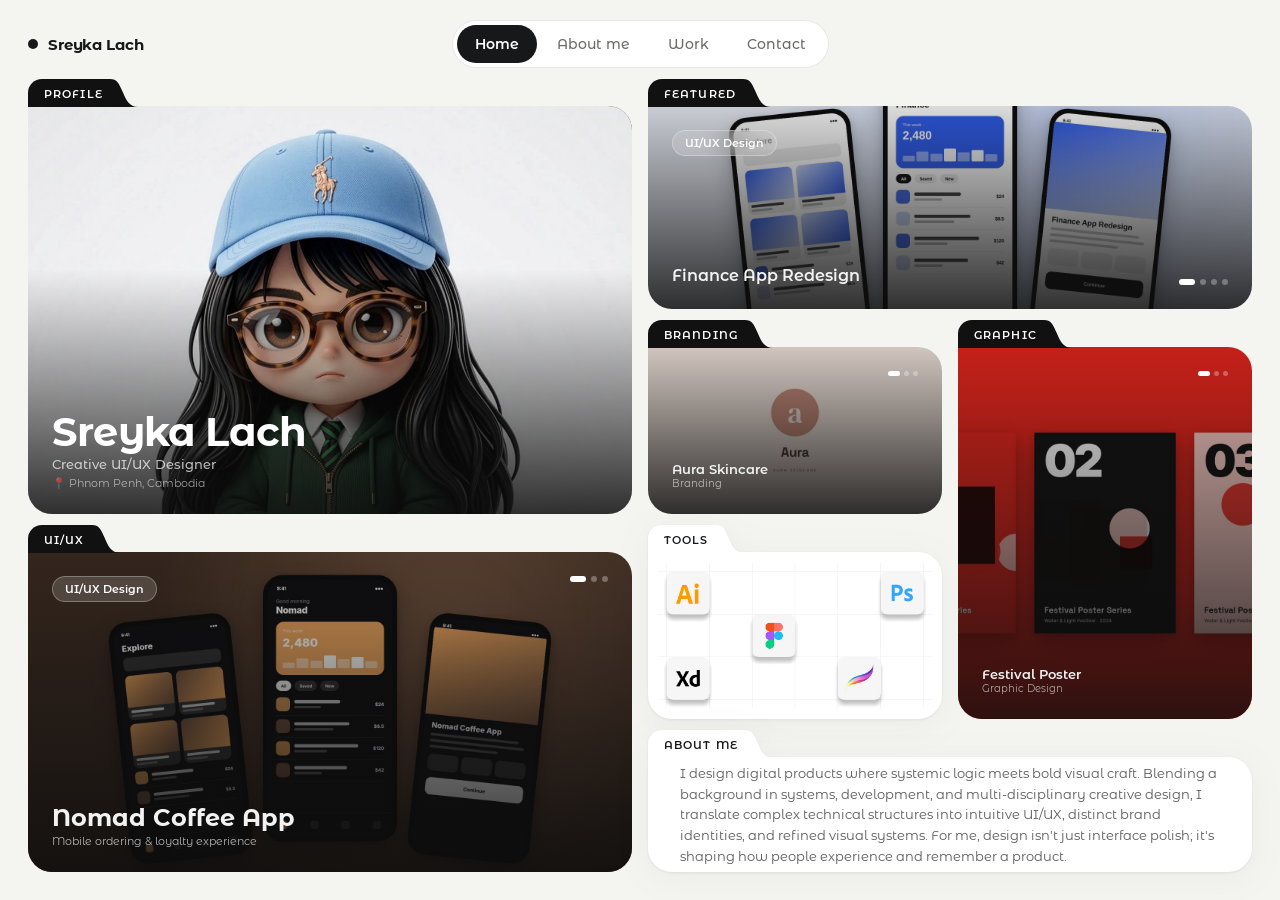
==== commit 871d5bff: "Menu back to the white pill; smoother S-curve card tabs Co-Authored-By: Claude Opus 5.5 <noreply@ant" ====
--- a/index.html
+++ b/index.html
@@ -8,7 +8,7 @@
 <link rel="preconnect" href="https://fonts.googleapis.com">
 <link rel="preconnect" href="https://fonts.gstatic.com" crossorigin>
 <link href="https://fonts.googleapis.com/css2?family=Montserrat+Alternates:wght@400;500;600;700&family=Noto+Sans+Khmer:wght@400;500;600;700&display=swap" rel="stylesheet">
-<link rel="stylesheet" href="css/style-v95.css">
+<link rel="stylesheet" href="css/style-v96.css">
 </head>
 <body>
 
--- a/css/style-v96.css
+++ b/css/style-v96.css
@@ -0,0 +1,1080 @@
+:root {
+  --accent: #FFFFFF;
+  --accent-soft: #E5E5E5;
+  --ink: #17181A;
+  --ink-soft: rgba(23,24,26,0.55);
+  --off-white: #F2F2F2;
+  --card-bg: #FFFFFF;
+  --page-bg: #F4F4F1;
+  --chip-bg: #F4F4F1;
+  --line: #E6E6E2;
+  --muted: #8A8A86;
+  --radius: 24px;
+
+  /* ---- folder-tab nav: tweak these to retune the whole component ---- */
+  --tab-height: 44px;
+  --tab-slant: 26px;          /* horizontal run of the outward-leaning right edge */
+  --tab-corner-radius: 18px;  /* rounded top-left corner of each tab */
+  --tab-curve-radius: 16px;   /* smooth curve where the slant meets the top edge */
+  --tab-active-bg: #FFFFFF;
+  --tab-active-color: #000000;
+  --tab-inactive-bg: #D9D9D9;
+  --tab-inactive-color: #999999;
+  --tab-hover-bg: #CFCFCF;
+  --tab-hover-color: #333333;
+  --tab-transition: 300ms ease-in-out;
+  --page-black: #F4F4F1;
+  --panel-radius-tl: 0px;
+  --panel-radius-other: 40px;
+}
+
+* { box-sizing: border-box; }
+
+html, body {
+  margin: 0;
+  background: var(--page-black);
+  font-family: 'Montserrat Alternates', sans-serif;
+  color: var(--ink);
+}
+
+html[lang="km"], html[lang="km"] body {
+  font-family: 'Noto Sans Khmer', sans-serif;
+}
+
+a { color: #17181A; text-decoration: underline; }
+a:hover { color: #555555; }
+
+button { font-family: inherit; }
+
+img { max-width: 100%; display: block; }
+
+@keyframes fadeUp {
+  from { opacity: 0; transform: translateY(16px); }
+  to { opacity: 1; transform: translateY(0); }
+}
+@keyframes slideUpForm {
+  from { transform: translateY(100%); }
+  to { transform: translateY(0); }
+}
+@keyframes fadeInOverlay {
+  from { opacity: 0; }
+  to { opacity: 1; }
+}
+
+#page-root {
+  height: 100vh;
+  min-height: 100vh;
+  overflow: hidden;
+  box-sizing: border-box;
+  background: var(--page-black);
+  padding: 20px 28px 28px;
+  display: flex;
+  flex-direction: column;
+  gap: 20px;
+}
+
+/* ---------- FOLDER COVER PANEL ---------- */
+.folder-panel {
+  flex: 1;
+  min-height: 0;
+  background: transparent;
+  padding: 0;
+  display: flex;
+  flex-direction: column;
+}
+
+/* ---------- NAV (folder tabs) ---------- */
+.nav-wrap {
+  display: flex; justify-content: space-between; align-items: center; gap: 16px;
+  flex-shrink: 0; flex-wrap: wrap; width: 100%; position: relative;
+  padding: 0;
+}
+
+.lang-switch {
+  display: flex;
+  align-items: center;
+  gap: 8px;
+  border: none;
+  cursor: pointer;
+  padding: 5px;
+  flex-shrink: 0;
+  background: #FFFFFF;
+  border-radius: 999px;
+  box-shadow: inset 0 0 0 1px var(--line);
+}
+.lang-switch-opt {
+  display: flex;
+  align-items: center;
+  justify-content: center;
+  font-size: 12px;
+  font-weight: 700;
+  color: #17181A;
+  width: 27px;
+  height: 27px;
+  border-radius: 50%;
+  transition: all .25s ease;
+}
+.lang-switch-opt.is-active {
+  background: #0D0D0D;
+  color: #FFFFFF;
+  font-weight: 700;
+}
+
+#nav-pill {
+  display: inline-flex;
+  align-items: center;
+  gap: 2px;
+  background: #FFFFFF;
+  border: none;
+  border-radius: 999px;
+  padding: 5px;
+  box-shadow: inset 0 0 0 1px var(--line);
+}
+
+.nav-hamburger {
+  display: none;
+  flex-direction: column;
+  justify-content: center;
+  align-items: center;
+  gap: 4px;
+  width: 42px;
+  height: 42px;
+  flex-shrink: 0;
+  border: none;
+  cursor: pointer;
+  background: #FFFFFF;
+  border-radius: 50%;
+  box-shadow: 0 4px 20px rgba(0,0,0,0.08);
+}
+.nav-hamburger span {
+  display: block;
+  width: 16px;
+  height: 2px;
+  border-radius: 2px;
+  background: #17181A;
+}
+
+/* Brand mark, left of the menu; .nav-end balances it on the right so
+   the menu pill stays centred */
+.brand {
+  display: inline-flex; align-items: center; gap: 10px;
+  font-size: 15px; font-weight: 700; letter-spacing: -0.01em;
+  color: var(--ink); text-decoration: none; white-space: nowrap; flex: 1 1 0;
+}
+.brand:hover { color: var(--ink); }
+.brand-dot { width: 10px; height: 10px; border-radius: 50%; background: var(--ink); flex: none; }
+.nav-end { flex: 1 1 0; display: flex; justify-content: flex-end; }
+
+/* Menu: plain pill buttons inside the white #nav-pill; the active one is solid black */
+.nav-btn {
+  appearance: none;
+  border: none;
+  cursor: pointer;
+  font-size: 14px;
+  font-weight: 500;
+  height: 38px;
+  padding: 0 18px;
+  background: transparent;
+  color: #6B6B67;
+  display: flex;
+  align-items: center;
+  justify-content: center;
+  border-radius: 999px;
+  transition: background 200ms ease, color 200ms ease;
+  position: relative;
+  min-width: 0;
+  white-space: nowrap;
+}
+.nav-btn:not(.is-active):hover { background: var(--chip-bg); color: var(--ink); }
+.nav-btn.is-active { background: var(--ink); color: #FFFFFF; font-weight: 600; }
+.nav-btn:focus-visible { outline: 2px solid #4C9EFF; outline-offset: 2px; }
+.nav-btn-label {
+  display: inline-block;
+  min-width: 0;
+  max-width: 100%;
+  overflow: hidden;
+  text-overflow: ellipsis;
+  white-space: nowrap;
+}
+
+
+/* ---------- VIEW STAGE ---------- */
+.view-stage { flex: 1; min-height: 0; height: 100%; }
+.view { animation: fadeUp .4s ease both; height: 100%; }
+
+/* ---------- BENTO GRID BASE ---------- */
+/* Height is a percentage of the flex-computed .view-stage size (not a
+   vh-based guess) so it always exactly fills whatever room is actually
+   left below the nav on desktop, with no scrollbar. Overridden back to
+   auto-height/scrollable at tablet and mobile widths further down. */
+.bento-grid {
+  display: grid;
+  gap: 16px;
+  height: 100%;
+  min-height: 0;
+}
+
+.card {
+  position: relative;
+  border: none;
+  background: var(--card-bg);
+  box-shadow: inset 0 0 0 1px var(--line);
+  transition: box-shadow .3s ease;
+  animation: fadeUp .5s ease both;
+}
+.card-white:hover { box-shadow: inset 0 0 0 1px #D2D2CD; }
+/* photo cards: a slow zoom on hover instead of lifting the card */
+.card-photo .photo-underlay, .card-photo .photo-img { transition: transform .8s cubic-bezier(.2,.7,.2,1), background-image .6s ease; }
+.card-photo:hover .photo-underlay, .card-photo:not(.contact-card):hover .photo-img { transform: scale(1.03); }
+
+.card-white {
+  border-radius: var(--radius);
+  padding: 24px;
+  display: flex;
+  flex-direction: column;
+  gap: 6px;
+}
+
+.card-photo {
+  overflow: hidden;
+  border-radius: var(--radius);
+  box-shadow: none;
+  isolation: isolate;
+}
+
+.photo-underlay { position: absolute; inset: 0; transition: background-image .6s ease; }
+.photo-img {
+  position: absolute;
+  inset: 0;
+  width: 100%;
+  height: 100%;
+  object-fit: cover;
+}
+.photo-scrim {
+  position: absolute; inset: 0; pointer-events: none;
+  background: linear-gradient(180deg, transparent 40%, rgba(13,13,13,0.85) 100%);
+}
+.photo-scrim--soft {
+  background: linear-gradient(180deg, rgba(13,13,13,0.15) 0%, rgba(13,13,13,0.85) 100%);
+}
+.corner-dot { display: none; }
+
+.photo-content {
+  position: relative; z-index: 1; height: 100%;
+  display: flex; flex-direction: column; justify-content: flex-end;
+  padding: 24px; gap: 4px; color: var(--off-white);
+}
+.photo-content--between { justify-content: space-between; }
+
+
+.display-name {
+  font-size: clamp(24px, 4.5vh, 40px); font-weight: 700; letter-spacing: -0.02em;
+  line-height: 1; color: #FFFFFF;
+}
+.role-line { font-size: 13px; color: rgba(245,245,245,0.75); font-weight: 500; }
+.loc-line { font-size: 11px; color: rgba(245,245,245,0.6); }
+
+.tag-chip {
+  display: inline-flex; width: fit-content; font-size: 11px; font-weight: 600;
+  padding: 5px 12px; border-radius: 999px; color: #FFFFFF;
+  background: rgba(255,255,255,0.16); border: 1px solid rgba(255,255,255,0.28);
+  backdrop-filter: blur(12px); -webkit-backdrop-filter: blur(12px);
+}
+.row-between { display: flex; justify-content: space-between; align-items: flex-end; }
+.row-start { display: flex; justify-content: space-between; align-items: flex-start; }
+.proj-title { font-size: 16px; font-weight: 600; color: var(--off-white); }
+.proj-title--lg { font-size: clamp(18px, 3.2vh, 24px); font-weight: 700; }
+.proj-title--sm { font-size: 13px; font-weight: 600; }
+.proj-desc { font-size: 11px; color: rgba(245,245,245,0.7); margin-top: 2px; }
+.proj-tag-sm { font-size: 10px; color: rgba(245,245,245,0.65); }
+
+.dots { display: flex; gap: 5px; }
+.dots--end { justify-content: flex-end; gap: 4px; }
+.dot {
+  width: 6px; height: 6px; border-radius: 50%; cursor: pointer; border: none; padding: 0;
+  background: rgba(255,255,255,0.3);
+}
+.dot { transition: width .3s ease, background .3s ease; }
+.dot.is-active { background: #FFFFFF; width: 16px; border-radius: 999px; }
+.dots--end .dot { width: 5px; height: 5px; }
+.dots--end .dot.is-active { width: 12px; }
+
+.label-sm {
+  font-size: 11px; font-weight: 600; color: var(--muted);
+  text-transform: uppercase; letter-spacing: 0.1em; margin-bottom: 10px;
+}
+html[lang="km"] .label-sm { text-transform: none; letter-spacing: 0; font-size: 12px; }
+.chip-row { display: flex; flex-wrap: wrap; gap: 5px; }
+.chip {
+  font-size: 11px; font-weight: 500; padding: 5px 11px; border-radius: 999px;
+  background: var(--chip-bg); border: none; color: var(--ink);
+}
+.bio-text { font-size: clamp(11px, 1.45vh, 13px); line-height: 1.6; color: rgba(23,24,26,0.72); padding: 8px; }
+
+/* ---------- HOME GRID ---------- */
+#home-grid {
+  grid-template-columns: repeat(4, 1fr);
+  grid-template-rows: minmax(70px,1.15fr) minmax(70px,0.95fr) minmax(70px,0.95fr) minmax(60px,0.65fr);
+}
+
+/* ---------- WORK: FOLDER DRAWER ---------- */
+/* Folders styled like the top menu tabs: the same silhouette (rounded
+   top-left, slanted curved right edge, scaled to the tab height), no
+   outlines - each tab runs straight into its own body in one solid
+   colour - all white with black text. Hover turns a folder black with
+   white text. Each .folder box is only its visible band; its body runs
+   just far enough down to tuck under the next folder (or the shelf).
+   On desktop the bands share the panel's height so everything fits
+   without scrolling. Content comes from the js/work-projects-v*.js
+   data file. */
+.drawer-stage { height: 100%; }
+.folder-stack {
+  --band-max: 64px;    /* tallest a folder band gets when there's room */
+  --stack-inset: 40px; /* folders sit this far inside the shelf's ends */
+  --tab-w: 0.34;       /* tab width, as a fraction of folder width */
+  height: 100%;
+  display: flex; flex-direction: column; justify-content: flex-end;
+  padding: 6px var(--stack-inset) 0;
+}
+.folder {
+  --p: var(--p-d);
+  --shade: #FFFFFF;
+  --ink: #111111;
+  /* cqw/cqh = this folder's band, used to size the tab and its text */
+  container-type: size;
+  --th: min(46px, 100cqh * 0.74);   /* tab height */
+  --r: calc(var(--th) * 0.3);       /* edge inset unit */
+  position: relative; display: block;
+  flex: 1 1 0; min-height: 0; max-height: var(--band-max);
+  color: var(--ink); text-decoration: none; outline: none; cursor: pointer;
+  /* soft shadow along the folder's top edge: with every folder white,
+     this is what separates each sheet from the one behind it */
+  filter: drop-shadow(0 -2px 5px rgba(0,0,0,0.16));
+}
+/* color set here too: the global a:hover rule would otherwise grey the text */
+.folder:hover, .folder:focus-visible { --shade: #111111; --ink: #FFFFFF; color: var(--ink); }
+.folder.is-lifted { visibility: hidden; }
+/* Only the top (backmost) folder gets rounded top corners; the rest stay
+   square so the stack's sides read as one straight edge. Radius = --r,
+   so even an edge tab (inset by at least --r) starts clear of the curve. */
+.folder:first-child .folder-body { border-radius: var(--r) var(--r) 0 0; }
+.folder-body, .folder-tab { background: var(--shade); transition: background-color 200ms ease, color 200ms ease; }
+.folder-body {
+  position: absolute; top: var(--th); left: 0; right: 0;
+
+  /* reaches one tab-height past the band: down to where the next
+     folder's own body begins */
+  bottom: calc(-1 * var(--th));
+}
+.folder-tab {
+  position: absolute; z-index: 1;
+  /* +1px overlaps the body so no hairline shows between them */
+  top: 0; height: calc(var(--th) + 1px);
+  /* Same width for every tab; --p places it along the folder (0 = left,
+     1 = right), kept two inset units inside the edges. */
+  width: calc(var(--tab-w) * 100cqw);
+  left: calc(2 * var(--r) + var(--p) * (100% - 4 * var(--r)));
+  transform: translateX(calc(var(--p) * -100%));
+  display: flex; align-items: center; justify-content: space-between;
+  gap: calc(var(--th) * 0.3);
+  /* right padding clears the slanted edge */
+  padding: 0 calc(var(--th) * 0.75) 0 calc(var(--th) * 0.45);
+  clip-path: polygon(
+    0 calc(var(--th) * 0.4091),
+    calc(var(--th) * 0.0030) calc(var(--th) * 0.3598),
+    calc(var(--th) * 0.0118) calc(var(--th) * 0.3111),
+    calc(var(--th) * 0.0266) calc(var(--th) * 0.2641),
+    calc(var(--th) * 0.0468) calc(var(--th) * 0.2189),
+    calc(var(--th) * 0.0725) calc(var(--th) * 0.1766),
+    calc(var(--th) * 0.1030) calc(var(--th) * 0.1377),
+    calc(var(--th) * 0.1377) calc(var(--th) * 0.1030),
+    calc(var(--th) * 0.1766) calc(var(--th) * 0.0725),
+    calc(var(--th) * 0.2189) calc(var(--th) * 0.0468),
+    calc(var(--th) * 0.2641) calc(var(--th) * 0.0266),
+    calc(var(--th) * 0.3111) calc(var(--th) * 0.0118),
+    calc(var(--th) * 0.3598) calc(var(--th) * 0.0030),
+    calc(var(--th) * 0.4091) 0,
+    calc(100% - var(--th) * 0.9545) 0,
+    calc(100% - var(--th) * 0.9123) calc(var(--th) * 0.0011),
+    calc(100% - var(--th) * 0.8714) calc(var(--th) * 0.0043),
+    calc(100% - var(--th) * 0.8318) calc(var(--th) * 0.0098),
+    calc(100% - var(--th) * 0.7934) calc(var(--th) * 0.0173),
+    calc(100% - var(--th) * 0.7561) calc(var(--th) * 0.0270),
+    calc(100% - var(--th) * 0.7200) calc(var(--th) * 0.0391),
+    calc(100% - var(--th) * 0.6855) calc(var(--th) * 0.0530),
+    calc(100% - var(--th) * 0.6518) calc(var(--th) * 0.0693),
+    calc(100% - var(--th) * 0.6195) calc(var(--th) * 0.0877),
+    calc(100% - var(--th) * 0.5886) calc(var(--th) * 0.1082),
+    calc(100% - var(--th) * 0.5586) calc(var(--th) * 0.1311),
+    calc(100% - var(--th) * 0.5302) calc(var(--th) * 0.1559),
+    calc(100% - var(--th) * 0.5030) calc(var(--th) * 0.1830),
+    calc(100% - var(--th) * 0.4768) calc(var(--th) * 0.2123),
+    calc(100% - var(--th) * 0.4518) calc(var(--th) * 0.2436),
+    calc(100% - var(--th) * 0.4282) calc(var(--th) * 0.2773),
+    calc(100% - var(--th) * 0.4059) calc(var(--th) * 0.3130),
+    100% 100%,
+    0 100%
+  );
+}
+.folder-title {
+  position: relative; min-width: 0;
+  overflow: hidden; text-overflow: ellipsis; white-space: nowrap;
+  font-size: clamp(11px, var(--th) * 0.38, 18px); font-weight: 600; line-height: 1.3;
+}
+.folder-tag {
+  position: relative; flex: none;
+  font-size: clamp(9px, var(--th) * 0.25, 12px); font-weight: 500; line-height: 1.3;
+  opacity: 0.7; white-space: nowrap;
+}
+.folder:focus-visible .folder-title { text-decoration: underline; text-underline-offset: 3px; }
+/* Drawer front: full panel width, flush with the panel's bottom edge
+   (cancels the panel's 24px side / 18px bottom padding). */
+.drawer-shelf {
+  position: relative; flex: none; z-index: 1;
+  height: clamp(56px, 9vh, 96px);
+  margin: 0 calc(-1 * var(--stack-inset));
+  background: #FFFFFF; box-shadow: 0 -6px 16px rgba(0,0,0,0.06), inset 0 0 0 1px var(--line);
+  border-radius: 0 0 var(--radius) var(--radius);
+}
+.drawer-handle {
+  position: absolute; left: 50%; top: 50%; width: 20%; height: clamp(12px, 2vh, 20px);
+  border-radius: 999px; background: #E6E6E2; transform: translate(-50%, -50%);
+}
+
+/* ---------- WORK: PROJECT DETAIL ---------- */
+html.wd-lock, html.wd-lock body { overflow: hidden; }
+.work-detail { position: fixed; inset: 0; z-index: 1000; }
+.wd-backdrop {
+  position: absolute; inset: 0;
+  background: rgba(0,0,0,0.6);
+  backdrop-filter: blur(6px); -webkit-backdrop-filter: blur(6px);
+  opacity: 0; transition: opacity 500ms ease-in-out;
+}
+.wd-sheet {
+  position: absolute; inset: 16px;
+  background: #FFFFFF; color: var(--ink); border-radius: var(--radius);
+  overflow-y: auto; overscroll-behavior: contain;
+  opacity: 0; transition: opacity 360ms ease-in-out;
+}
+.work-detail.is-open .wd-backdrop, .work-detail.is-open .wd-sheet { opacity: 1; }
+.wd-sheet.is-swapping { animation: wdSwap 360ms ease both; }
+@keyframes wdSwap { from { opacity: 0; } to { opacity: 1; } }
+.wd-close {
+  position: sticky; top: 16px; z-index: 5;
+  /* block-level so the negative bottom margin pulls the hero up under it */
+  margin: 16px 0 -56px 16px; width: max-content;
+  display: flex; align-items: center; gap: 8px;
+  height: 40px; padding: 0 16px 0 12px; border-radius: 999px;
+  background: rgba(255,255,255,0.92); color: #111;
+  border: 1px solid rgba(0,0,0,0.12);
+  backdrop-filter: blur(10px); -webkit-backdrop-filter: blur(10px);
+  font: inherit; font-size: 13px; font-weight: 600; cursor: pointer;
+}
+.wd-close:hover { background: #FFFFFF; }
+.wd-close-x { font-size: 15px; line-height: 1; }
+.wd-hero {
+  position: relative; overflow: hidden;
+  height: min(64vh, 560px); min-height: 300px;
+  border-radius: 20px 20px 0 0;
+  background-size: cover; background-position: center;
+  color: #FFFFFF;
+}
+.wd-hero[data-tone="light"] { color: #111; }
+.wd-hero.is-hidden { visibility: hidden; }
+.wd-title {
+  position: absolute; left: 48px; right: 48px; bottom: 40px; margin: 0;
+  font-size: clamp(34px, 5.6vw, 76px); font-weight: 700; line-height: 1.05;
+}
+.wd-hero-tag { position: absolute; top: 28px; right: 32px; font-size: 13px; font-weight: 500; opacity: 0.8; }
+.wd-ph-label {
+  position: absolute; right: 32px; bottom: 32px;
+  font-size: 11px; font-weight: 600; letter-spacing: 0.06em; opacity: 0.5;
+  border: 1px dashed currentColor; border-radius: 6px; padding: 4px 8px;
+}
+.wd-body {
+  max-width: 1040px; margin: 0 auto; padding: 48px 48px 64px;
+  opacity: 0; transform: translateY(14px);
+  transition: opacity 420ms ease 180ms, transform 420ms ease 180ms;
+}
+.work-detail.is-open .wd-body { opacity: 1; transform: none; }
+.wd-meta {
+  display: grid; grid-template-columns: repeat(4, 1fr); gap: 24px; margin: 0;
+  padding-bottom: 32px; border-bottom: 1px solid #E6E6E6;
+}
+.wd-meta dt { font-size: 11px; font-weight: 600; letter-spacing: 0.06em; color: var(--ink-soft); }
+.wd-meta dd { margin: 6px 0 0; font-size: 15px; font-weight: 600; }
+.wd-lead { margin: 40px 0 0; font-size: clamp(18px, 2vw, 24px); line-height: 1.5; }
+.wd-two { display: grid; grid-template-columns: 1fr 1fr; gap: 40px; }
+.wd-section { margin-top: 44px; }
+.wd-h2 { margin: 0 0 12px; font-size: 12px; font-weight: 600; letter-spacing: 0.08em; color: var(--ink-soft); }
+.wd-text { margin: 0; font-size: 15px; line-height: 1.65; color: rgba(23,24,26,0.85); }
+.wd-screens { display: grid; grid-template-columns: repeat(2, 1fr); gap: 16px; }
+.wd-shot {
+  aspect-ratio: 4 / 3; border-radius: 14px; overflow: hidden; background: #F2F2F2;
+  display: flex; align-items: center; justify-content: center;
+  font-size: 12px; font-weight: 600; color: rgba(0,0,0,0.35);
+}
+.wd-shot img { width: 100%; height: 100%; object-fit: cover; }
+/* an odd last image spans the full row */
+.wd-shot:nth-child(odd):last-child { grid-column: 1 / -1; aspect-ratio: 16 / 9; }
+.wd-tools { display: flex; flex-wrap: wrap; gap: 10px; }
+.wd-tool {
+  display: inline-flex; align-items: center; gap: 8px;
+  padding: 6px 14px 6px 6px; border-radius: 999px; background: #F2F2F2;
+  font-size: 13px; font-weight: 600;
+}
+.wd-tool svg { width: 30px; height: 30px; padding: 3px; border-radius: 8px; background: #FFFFFF; box-sizing: border-box; }
+.wd-pager { display: grid; grid-template-columns: 1fr 1fr; gap: 16px; margin-top: 64px; }
+.wd-pager button {
+  display: flex; flex-direction: column; gap: 6px; align-items: flex-start;
+  padding: 20px 24px; border-radius: 16px; border: 1.5px solid #111;
+  background: #FFFFFF; color: #111; font: inherit; text-align: left; cursor: pointer;
+  transition: background 200ms ease, color 200ms ease;
+}
+.wd-pager button.wd-next { align-items: flex-end; text-align: right; }
+.wd-pager button:hover, .wd-pager button:focus-visible { background: #111; color: #FFFFFF; }
+.wd-pager small { font-size: 11px; font-weight: 600; letter-spacing: 0.06em; opacity: 0.6; }
+.wd-pager strong { font-size: 18px; font-weight: 700; }
+/* Shared-element ghost: the folder tab morphing into the detail hero. */
+.wd-ghost { position: fixed; z-index: 1001; overflow: hidden; pointer-events: none; }
+.wd-ghost-fill { position: absolute; inset: 0; background-size: cover; background-position: center; }
+.wd-ghost-title { position: absolute; font-weight: 700; line-height: 1.05; white-space: nowrap; }
+@media (prefers-reduced-motion: reduce) {
+  .wd-backdrop, .wd-sheet, .wd-body { transition: none; }
+}
+
+/* ---------- ABOUT GRID ---------- */
+.about-grid {
+  grid-template-columns: repeat(4, 1fr);
+  /* Bottom row (Skills/Hobbies) only as tall as its content, so the
+     Education/Experience cards above get the rest of the height. */
+  grid-template-rows: 1fr 1fr auto;
+}
+.about-portrait { position: relative; }
+.about-col { overflow: hidden; overflow-y: auto; }
+
+.timeline { display: flex; flex-direction: column; gap: 2px; }
+.timeline-item { display: flex; gap: 10px; }
+.timeline-dot-col { display: flex; flex-direction: column; align-items: center; flex-shrink: 0; width: 10px; }
+.timeline-dot { width: 10px; height: 10px; border-radius: 50%; background: #FFFFFF; box-shadow: inset 0 0 0 2px var(--ink); flex-shrink: 0; }
+.timeline-line { width: 1px; flex: 1; background: var(--line); margin-top: 4px; }
+.timeline-body { padding-bottom: 16px; }
+.timeline-title { font-size: 12px; font-weight: 700; color: var(--ink); }
+.timeline-text { font-size: 10px; line-height: 1.6; color: rgba(23,24,26,0.6); margin-top: 4px; }
+
+.timeline--sm .timeline-item { gap: 8px; }
+.timeline--sm .timeline-dot-col { width: 8px; }
+.timeline--sm .timeline-dot { width: 8px; height: 8px; }
+.timeline--sm .timeline-body { padding-bottom: 10px; }
+.timeline--sm .timeline-title { font-size: 12px; font-weight: 600; }
+.timeline--sm .timeline-sub { font-size: 10px; color: var(--ink-soft); }
+.timeline--sm .timeline-sub a { color: #17181A; font-weight: 600; }
+
+.chip-row--sm .chip { font-size: 10px; padding: 4px 9px; }
+
+.tools-card { position: relative; }
+.select-frame, .select-dot { display: none; }
+/* Tool grid artwork, scaled to fit the card. Negative margins let it use
+   most of the card's padding too (stopping short of the dashed frame),
+   so the icons read as large as possible at every card size. */
+.tools-img {
+  --bleed: 14px;
+  position: relative; z-index: 1;
+  flex: 1; min-height: 0;
+  margin: calc(-1 * var(--bleed));
+  width: calc(100% + 2 * var(--bleed)); max-width: none;
+  object-fit: contain;
+}
+.soft-skills { display: flex; flex-direction: column; gap: 4px; margin-top: 14px; }
+.soft-skill {
+  display: flex; align-items: center; gap: 8px; font-size: 10px; font-weight: 500;
+  padding: 5px 10px; border-radius: 999px;
+  background: var(--chip-bg); color: #17181A;
+}
+.soft-skill svg { width: 13px; height: 13px; flex-shrink: 0; }
+
+/* ---------- CONTACT ---------- */
+.contact-grid { grid-template-columns: 1fr; grid-template-rows: 1fr; }
+.contact-card {
+  border-radius: var(--radius); color: var(--off-white); padding: 24px;
+  display: flex; flex-direction: column; justify-content: flex-end; gap: 16px;
+  background: #FFFFFF;
+  /* a real border (not an inset shadow) so the photo can't paint over it */
+  border: 1px solid var(--line);
+}
+.contact-card .photo-img { object-fit: contain; object-position: center bottom; }
+/* ---------- CONTACT HERO ---------- */
+/* "Let's [envelope] Work / Together", top-left of the contact card; the
+   illustration sits to its right (desktop) or below it (phones). */
+.contact-card .photo-img { object-position: 92% bottom; }
+.contact-hero {
+  position: relative; z-index: 2; margin-bottom: auto;
+  padding: clamp(8px, 2vw, 28px) clamp(8px, 2.4vw, 32px) 0;
+  color: #111;
+}
+.ch-title {
+  margin: 0; font-weight: 700; line-height: 0.98; letter-spacing: -0.035em;
+  font-size: clamp(44px, 6.6vw, 112px);
+}
+html[lang="km"] .ch-title { letter-spacing: 0; line-height: 1.3; }
+.ch-line { display: flex; align-items: center; flex-wrap: wrap; column-gap: 0.18em; }
+.ch-icon-wrap { position: relative; display: inline-flex; }
+/* envelope: amber tile with a white flap chevron; breathes gently */
+.ch-envelope {
+  /* buttons don't inherit font-size; the em sizes below need the headline's */
+  font-size: inherit;
+  width: 1.18em; height: 0.84em; padding: 0; border: 0; cursor: pointer;
+  border-radius: 0.2em; background: #F5B942;
+  display: inline-flex; align-items: center; justify-content: center;
+  box-shadow: 0 0.12em 0.3em rgba(245,185,66,0.35);
+  animation: chBreathe 2s ease-in-out infinite;
+  transition: transform 220ms ease, filter 220ms ease;
+}
+.ch-envelope svg { width: 62%; height: 62%; }
+/* the breathing animation would override transform, so hover drops it */
+.ch-envelope:hover, .ch-envelope:focus-visible { animation: none; transform: scale(1.1); filter: brightness(1.08); }
+.ch-envelope:focus-visible { outline: 3px solid #111; outline-offset: 4px; }
+.ch-envelope[aria-expanded="true"] { animation: none; }
+@keyframes chBreathe {
+  0%, 100% { transform: scale(1); box-shadow: 0 0.12em 0.3em rgba(245,185,66,0.35); }
+  50% { transform: scale(1.05); box-shadow: 0 0.14em 0.6em rgba(245,185,66,0.65); }
+}
+/* floating "You" / "Sreyka" pills with cursor pointers aimed at the icon */
+.ch-cursor { position: absolute; display: flex; align-items: center; gap: 2px; pointer-events: none; z-index: 1; }
+.ch-cursor--you { right: 82%; bottom: 96%; }
+.ch-cursor--me { left: 88%; top: 82%; }
+.ch-pointer { width: 14px; height: 14px; }
+.ch-cursor--you .ch-pointer { align-self: flex-end; margin-bottom: -8px; fill: #2E9E6B; }
+.ch-cursor--me .ch-pointer { align-self: flex-start; margin-top: -8px; fill: #F26B3A; }
+.ch-pill {
+  font-size: clamp(10px, 0.95vw, 13px); font-weight: 600; letter-spacing: 0;
+  line-height: 1; white-space: nowrap; color: #FFFFFF;
+  padding: 6px 12px; border-radius: 999px;
+}
+.ch-cursor--you .ch-pill { background: #2E9E6B; }
+.ch-cursor--me .ch-pill { background: #F26B3A; }
+/* supporting note + hand-drawn arrow */
+.ch-note {
+  position: relative; align-self: center; margin-left: 0.25em;
+  font-size: clamp(13px, 1.25vw, 18px); font-weight: 700; letter-spacing: 0; line-height: 1.3;
+}
+.ch-arrow {
+  position: absolute; left: -10%; top: 100%; width: clamp(70px, 7vw, 120px); height: auto;
+  stroke: #F5B942; transform: rotate(-8deg);
+}
+@media (prefers-reduced-motion: reduce) {
+  .ch-envelope { animation: none; }
+}
+
+.contact-scrim {
+  position: absolute; inset: 0; pointer-events: none;
+  /* Only darkens the bottom band behind the white social-link text - a
+     full-height fade washed out the whole illustration, making it look
+     blurry/foggy. */
+  background: linear-gradient(180deg, rgba(13,13,13,0) 62%, rgba(13,13,13,0.85) 100%);
+}
+.contact-content {
+  position: relative; z-index: 1;
+  display: flex; align-items: center; justify-content: space-between; flex-wrap: wrap; gap: 12px;
+}
+.say-hello-btn {
+  appearance: none; border: none; cursor: pointer;
+  background: #FFFFFF; color: #0D0D0D; font-size: 15px; font-weight: 600;
+  padding: 15px 26px; border-radius: 999px; width: fit-content;
+  display: inline-flex; align-items: center; gap: 10px;
+  transition: background .25s ease, color .25s ease;
+}
+.say-hello-btn:hover { background: var(--ink); color: #FFFFFF; }
+.say-hello-btn span { font-size: 15px; line-height: 1; }
+
+.social-row { display: flex; flex-wrap: wrap; justify-content: flex-end; gap: 10px; }
+.social-pill, .location-pill {
+  display: flex; align-items: center; gap: 8px;
+  background: rgba(255,255,255,0.14); border: 1px solid rgba(255,255,255,0.28);
+  backdrop-filter: blur(18px); -webkit-backdrop-filter: blur(18px);
+  border-radius: 999px; padding: 8px 14px 8px 8px;
+  transition: background .3s ease;
+  text-decoration: none;
+}
+.social-pill:hover { background: rgba(255,255,255,0.26); }
+.social-icon-badge {
+  width: 34px; height: 34px; border-radius: 50%; background: #FFFFFF;
+  display: flex; align-items: center; justify-content: center; flex-shrink: 0;
+  overflow: hidden;
+}
+.social-icon-badge img { width: 22px; height: 22px; object-fit: contain; filter: grayscale(100%); }
+.location-pill .social-icon-badge img { width: 24px; height: 24px; }
+.social-name { font-size: 11px; font-weight: 700; color: #F5F5F5; }
+.social-handle { font-family: monospace; font-size: 9px; color: rgba(245,245,245,0.7); letter-spacing: -0.01em; }
+
+.contact-form-overlay {
+  position: absolute; inset: 0; background: rgba(13,13,13,0.5); z-index: 50;
+  animation: fadeInOverlay .25s ease both;
+}
+.contact-form-sheet {
+  position: absolute; left: 0; right: 0; bottom: 0; z-index: 51;
+  animation: slideUpForm .35s cubic-bezier(.2,.8,.2,1) both;
+}
+.contact-form-inner {
+  width: 100%; background: #111111; color: #F5F5F5;
+  border-radius: var(--radius) var(--radius) 0 0; padding: 26px 26px 28px;
+  box-shadow: 0 -10px 40px rgba(0,0,0,0.3);
+  display: flex; flex-direction: column; gap: 12px;
+}
+.form-title { font-size: 24px; font-weight: 700; }
+.close-btn {
+  appearance: none; border: none; background: rgba(255,255,255,0.15); color: #F5F5F5;
+  width: 28px; height: 28px; border-radius: 50%; cursor: pointer; font-size: 14px; line-height: 1;
+}
+.form-email { font-size: 12px; opacity: 0.75; margin-top: -8px; }
+#contact-form { display: flex; flex-direction: column; gap: 12px; }
+.contact-form-field {
+  appearance: none; border: 1px solid rgba(255,255,255,0.14); background: rgba(255,255,255,0.06); color: #F5F5F5;
+  border-radius: 14px; padding: 12px 14px; font-family: inherit; font-size: 13px; outline: none; resize: none;
+}
+.contact-form-field::placeholder { color: rgba(245,245,245,0.45); }
+.contact-form-field:focus { border-color: rgba(255,255,255,0.5); }
+.send-btn {
+  appearance: none; border: none; cursor: pointer; background: #FFFFFF; color: #0D0D0D;
+  font-size: 14px; font-weight: 600; padding: 13px 20px; border-radius: 999px; margin-top: 4px;
+}
+
+.form-sent-msg {
+  font-size: 13px; font-weight: 600; color: #F5F5F5; background: rgba(255,255,255,0.12);
+  border-radius: 12px; padding: 12px 14px;
+}
+
+/* ---------- RESPONSIVE ---------- */
+/* Below desktop width the grid reflows into extra rows (tablet) or a
+   single stacked column (mobile) and genuinely needs to scroll - only
+   the full desktop layout above is required to fit in one screen. */
+@media (max-width: 1100px) {
+  #page-root { height: auto; min-height: 100vh; overflow: visible; }
+  /* page scrolls at these widths, so bands get a fixed height instead
+     of sharing the panel's */
+  .drawer-stage { height: auto; }
+  .folder-stack { --tab-w: 0.45; --stack-inset: 24px; height: auto; padding-top: 10px; }
+  /* same width as each other, but a long title may stretch its tab */
+  .folder-tab { width: max-content; min-width: calc(var(--tab-w) * 100cqw); max-width: calc(100cqw - 4 * var(--r)); }
+  .folder { flex: none; height: 64px; max-height: none; }
+  .drawer-shelf { height: 96px; }
+}
+
+@media (max-width: 640px) {
+  .folder-stack { --tab-w: 0.62; --stack-inset: 6px; }
+  .folder { --p: var(--p-m); height: 62px; --th: 54px; --r: 12px; }
+  /* tag sits above the title, and the tab may grow past --tab-w, so
+     long titles fit on narrow screens */
+  .folder-tab {
+    width: max-content; min-width: calc(var(--tab-w) * 100cqw); max-width: calc(100cqw - 4 * var(--r));
+    flex-direction: column; align-items: flex-start; justify-content: center; gap: 2px;
+    padding: 0 calc(var(--th) * 0.75) 0 14px;
+  }
+  .folder-title { align-self: stretch; font-size: 15px; }
+  .folder-tag { order: -1; font-size: 10px; }
+  .drawer-shelf { height: 80px; }
+  .drawer-handle { height: 14px; width: 28%; }
+
+  .wd-sheet { inset: 0; border-radius: 0; }
+  .wd-hero { height: 52vh; min-height: 260px; border-radius: 0; }
+  .wd-title { left: 20px; right: 20px; bottom: 24px; }
+  .wd-hero-tag { top: 22px; right: 20px; font-size: 11px; }
+  .wd-ph-label { right: 20px; bottom: auto; top: 50%; }
+  .wd-body { padding: 28px 20px 48px; }
+  .wd-meta { grid-template-columns: repeat(2, 1fr); gap: 18px; }
+  .wd-two, .wd-screens, .wd-pager { grid-template-columns: 1fr; }
+  .wd-two { gap: 0; }
+}
+@media (max-width: 400px) {
+  .folder-stack { --stack-inset: 0px; }
+  .folder { --r: 9px; }
+  /* one radius from the edges instead of two, for a little more width */
+  .folder-tab {
+    padding: 0 calc(var(--th) * 0.7) 0 10px; max-width: calc(100cqw - 2 * var(--r));
+    left: calc(var(--r) + var(--p) * (100% - 2 * var(--r)));
+  }
+  .folder-title { font-size: 14px; }
+}
+@media (max-width: 340px) {
+  .folder-title { font-size: 11.5px; }
+}
+
+@media (max-width: 1100px) and (min-width: 901px) {
+  #home-grid {
+    grid-template-columns: repeat(2,1fr) !important;
+    grid-template-rows: none !important;
+    grid-auto-rows: minmax(150px,320px) !important;
+    grid-auto-flow: row !important;
+    height: auto !important;
+  }
+  #home-grid > div { grid-row: auto !important; }
+  #home-grid [data-span="2"] { grid-column: 1/3 !important; }
+  #home-grid [data-span="1"] { grid-column: span 1 !important; }
+  /* Full width: it has no 1-col partner in this 2-col flow, so at half
+     width it would leave a hole beside it. */
+  #home-grid .tools-card { grid-column: 1/3 !important; }
+  /* Last row (bio) hugs its text instead of a fixed 320px row. */
+  #home-grid { grid-template-rows: repeat(5, minmax(150px,320px)) auto !important; }
+  #home-grid > div:first-child { min-height: 320px !important; }
+  .bio-card { min-height: 0 !important; height: auto !important; align-self: start !important; }
+
+  /* text scale: tablet */
+  .display-name { font-size: clamp(22px, 4vh, 32px) !important; }
+  .proj-title--lg { font-size: clamp(16px, 2.6vh, 20px) !important; }
+  .role-line { font-size: 12px !important; }
+  .bio-text { font-size: 11px !important; }
+  .form-title { font-size: 20px !important; }
+}
+
+@media (max-width: 900px) {
+  /* one card per row, stacked vertically, no side-by-side pairs at any narrower-than-tablet width */
+  #home-grid, .about-grid {
+    display: grid !important;
+    grid-template-columns: 1fr !important;
+    grid-template-rows: none !important;
+    grid-auto-flow: row !important;
+    grid-auto-rows: minmax(280px,auto) !important;
+    height: auto !important;
+    gap: 12px !important;
+  }
+  #home-grid > div, .about-grid > div {
+    grid-column: 1/2 !important;
+    grid-row: auto !important;
+    min-height: 300px !important;
+    border-radius: var(--radius) !important;
+  }
+  .tools-card { height: 300px; }
+  .bio-card { min-height: 0 !important; height: auto !important; align-self: start !important; }
+  .corner-dot { display: none !important; }
+  .contact-grid { height: auto !important; min-height: calc(100vh - 100px) !important; }
+  /* contain + bottom so the illustration sits under the hero headline */
+  .contact-card .photo-img { object-fit: contain !important; object-position: center bottom !important; }
+  .ch-cursor--you { right: 80%; bottom: 86%; }
+  .ch-cursor--me { left: 80%; top: 86%; }
+  .ch-pill { padding: 4px 9px; }
+  .ch-pointer { width: 11px; height: 11px; }
+}
+
+/* Widened from 640px: at desktop tab sizing, the nav row (tabs + lang
+   switch) stops fitting on one line as low as ~780px (Khmer labels are
+   the worst case), and flex-wrap:wrap was pushing the switch onto its
+   own second line - leaving a tall gap between the tabs and the panel
+   below them. 800px keeps this compact/one-line nav active well above
+   that wrap point, with margin to spare. */
+@media (max-width: 800px) {
+  /* 1: nav stays folder-tab style on mobile, left-aligned; language switch stays put.
+     Active tab shows its full label; inactive tabs truncate so the row always fits
+     without horizontal scroll. */
+  .nav-hamburger { display: none !important; }
+  /* A bit more breathing room than the 10px base gap - the tabs now grow
+     to fill the row, so without this they sit right up against the
+     language switch pill. */
+  .nav-wrap { flex-wrap: nowrap !important; gap: 10px; }
+  #nav-pill {
+    display: inline-flex !important;
+    position: static;
+    flex-direction: row !important;
+    align-items: flex-end;
+    flex-wrap: nowrap !important;
+    width: auto;
+    flex: 0 1 auto;
+    min-width: 0;
+    gap: 2px;
+    padding: 4px !important;
+  }
+  .nav-btn { flex: 0 1 auto; min-width: 0; }
+  .nav-btn.is-active { flex-shrink: 0; }
+  /* brand shrinks to its dot so the menu has the room */
+  .brand-name { display: none; }
+  .brand, .nav-end { flex: none; }
+
+  /* 3: cards hug at 16px on mobile */
+  .card-white, .photo-content, .contact-card { padding: 16px !important; }
+  .tools-img { --bleed: 8px; }
+
+  /* 5: mobile text scale, smaller than tablet */
+  .display-name { font-size: 24px !important; }
+  .role-line { font-size: 11px !important; }
+  .loc-line { font-size: 10px !important; }
+  .proj-title--lg { font-size: 16px !important; }
+  .proj-title { font-size: 14px !important; }
+  .proj-desc { font-size: 10px !important; }
+  .bio-text { font-size: 11px !important; padding: 14px !important; }
+  .timeline-title { font-size: 11px !important; }
+  .timeline-text { font-size: 9px !important; }
+
+  /* gap stays 0 here (not a mobile-breathing-room value) - a nonzero gap
+     between nav-wrap and folder-panel would separate the tabs from the
+     panel too, breaking the flush/no-seam rule that's required at every
+     width, not just desktop. The lang-switch pill gets its own lift via
+     its own margin-bottom instead, independent of this. */
+  #page-root { padding: 14px 14px 20px !important; gap: 14px !important; }
+
+  /* contact: icon-only social pills on mobile, no glass background */
+  .social-pill .social-name, .social-pill .social-handle,
+  .location-pill .social-name, .location-pill .social-handle { display: none !important; }
+  .social-pill, .location-pill {
+    padding: 0 !important;
+    background: none !important;
+    border: none !important;
+    backdrop-filter: none !important;
+    -webkit-backdrop-filter: none !important;
+    box-shadow: none !important;
+  }
+  .social-row { justify-content: center !important; }
+}
+
+/* Tab sizing is tiered separately from the rest of the ≤800px mobile-nav
+   styles above: a "moderate" compact size for tablet-ish widths where
+   there's still plenty of room (641-800px), and the much smaller icon-
+   like size (below) only for genuinely narrow phone widths. Using the
+   phone-sized tabs all the way up to 800px left them looking tiny and
+   lost in a lot of unused space at widths like 768px. */
+@media (max-width: 800px) and (min-width: 641px) {
+  .nav-btn { padding: 0 14px; font-size: 13px; height: 34px; }
+  /* Pill scales down alongside the tabs here - it was staying fixed at
+     full desktop size while the tabs shrank around it, so it looked
+     oversized/mismatched instead of belonging to the same nav row. */
+  .lang-switch { gap: 6px; padding: 4px; }
+  .lang-switch-opt { width: 23px; height: 23px; font-size: 11px; }
+}
+
+@media (max-width: 640px) {
+  /* Wide enough to show a full short word (or the meaningful first word
+     of a longer one) before the ellipsis - e.g. "ប្រវត្តិ..." - instead
+     of clipping to 1-2 characters. */
+  .nav-btn { max-width: 96px; padding: 0 11px; font-size: 12px; height: 32px; }
+  /* Floor, not a target: the longest label (Khmer "About",
+     ប្រវត្តិសង្ខេប) needs ~131px of content+padding box at this
+     font-size/padding - below that it truncates even with
+     flex-shrink:0 protecting it from flex competition, since max-width
+     itself becomes the binding constraint. */
+  .nav-btn.is-active { max-width: 140px; }
+  .lang-switch { gap: 4px; padding: 3px; }
+  .lang-switch-opt { width: 19px; height: 19px; font-size: 10px; }
+}
+
+@media (max-width: 480px) {
+  /* max-width bumped up from 76px to match the added padding, same as
+     the tier above, preserving the calibrated word-boundary truncation. */
+  .nav-btn { padding: 0 9px; font-size: 11.5px; max-width: 88px; height: 32px; }
+  /* Same floor as the tier above, scaled to this smaller font/padding -
+     the Khmer "About" label needs ~119px here; below that it truncates. */
+  .nav-btn.is-active { max-width: 130px; }
+  .lang-switch { gap: 3px; padding: 3px; }
+  .lang-switch-opt { width: 17px; height: 17px; font-size: 9px; }
+  #home-grid > div, .about-grid > div { min-height: 260px !important; }
+  .tools-card { height: 280px; }
+  .display-name { font-size: 21px !important; }
+}
+
+/* bio card hugs its text on tablet/phone (beats the #home-grid > div min-height) */
+@media (max-width: 1100px) {
+  #home-grid > .bio-card { min-height: 0 !important; }
+}
+@media (max-width: 900px) {
+  /* rows size to their cards (each still has its own min-height), so the
+     short bio row doesn't leave a blank band at the bottom */
+  #home-grid { grid-auto-rows: auto !important; }
+}
+
+/* KH/EN switch is hidden while the site is English-only (KHMER_ENABLED in js/main-v*.js) */
+.lang-switch[hidden] { display: none; }
+
+
+/* =================================================================
+   FOLDER TOUCHES
+   The site's signature: every card is a folder with a named tab on
+   top. Tabs sit
+   above their card (bottom: 100%), so the cards don't clip
+   (photos and scrollers round/clip themselves instead), and the
+   grids leave a tab's height of room above each row.
+   ================================================================= */
+:root {
+  --tab-h: 28px;      /* card tab height */
+}
+
+/* ---- card tabs ---- */
+.card-tab {
+  position: absolute; left: 0; bottom: 100%; z-index: 3;
+  height: var(--tab-h); max-width: calc(100% - 40px);
+  display: flex; align-items: center;
+  padding: 2px 4px 0 16px;
+  background: var(--tab-bg, #FFFFFF); color: var(--tab-ink, var(--ink));
+  border-radius: 14px 0 0 0;
+  font-size: 11px; font-weight: 600; letter-spacing: 0.1em; text-transform: uppercase;
+  white-space: nowrap;
+  /* overlaps the card by 1px so no seam shows */
+  margin-bottom: -1px;
+}
+/* the leaning right edge */
+.card-tab::after {
+  content: ''; position: absolute; top: 0; bottom: 0;
+  /* S-curve wing: flat on top, flat where it meets the card. Overlaps
+     the tab by 1px so no seam shows. */
+  left: calc(100% - 1px); width: calc(var(--tab-h) * 1.3);
+  background: inherit;
+  -webkit-mask: url("data:image/svg+xml,%3Csvg xmlns='http://www.w3.org/2000/svg' viewBox='0 0 36 28' preserveAspectRatio='none'%3E%3Cpath d='M0 0H4C11 0 13 4.5 16.5 12.5C20 21 23.5 28 32 28H36V28H0Z'/%3E%3C/svg%3E") 0 0 / 100% 100% no-repeat; mask: url("data:image/svg+xml,%3Csvg xmlns='http://www.w3.org/2000/svg' viewBox='0 0 36 28' preserveAspectRatio='none'%3E%3Cpath d='M0 0H4C11 0 13 4.5 16.5 12.5C20 21 23.5 28 32 28H36V28H0Z'/%3E%3C/svg%3E") 0 0 / 100% 100% no-repeat;
+}
+html[lang="km"] .card-tab { letter-spacing: 0; text-transform: none; font-size: 12px; }
+/* About cards: their existing section label becomes the tab */
+.about-col > .label-sm {
+  position: absolute; left: 0; bottom: 100%; z-index: 3;
+  height: var(--tab-h); margin: 0 0 -1px;
+  display: flex; align-items: center; padding: 2px 4px 0 16px;
+  background: #FFFFFF; color: var(--ink); border-radius: 14px 0 0 0;
+}
+.about-col > .label-sm::after {
+  content: ''; position: absolute; top: 0; bottom: 0;
+  /* S-curve wing: flat on top, flat where it meets the card. Overlaps
+     the tab by 1px so no seam shows. */
+  left: calc(100% - 1px); width: calc(var(--tab-h) * 1.3);
+  background: inherit;
+  -webkit-mask: url("data:image/svg+xml,%3Csvg xmlns='http://www.w3.org/2000/svg' viewBox='0 0 36 28' preserveAspectRatio='none'%3E%3Cpath d='M0 0H4C11 0 13 4.5 16.5 12.5C20 21 23.5 28 32 28H36V28H0Z'/%3E%3C/svg%3E") 0 0 / 100% 100% no-repeat; mask: url("data:image/svg+xml,%3Csvg xmlns='http://www.w3.org/2000/svg' viewBox='0 0 36 28' preserveAspectRatio='none'%3E%3Cpath d='M0 0H4C11 0 13 4.5 16.5 12.5C20 21 23.5 28 32 28H36V28H0Z'/%3E%3C/svg%3E") 0 0 / 100% 100% no-repeat;
+}
+
+/* the corner under the tab is square, like a real folder */
+.card { border-top-left-radius: 0 !important; }
+
+/* white cards: one soft shadow around card + tab together */
+.card-white, .contact-card {
+  box-shadow: none; border: none;
+  filter: drop-shadow(0 1px 1.5px rgba(0,0,0,0.07)) drop-shadow(0 6px 18px rgba(0,0,0,0.04));
+}
+.card-white:hover { box-shadow: none; }
+
+/* photo cards: dark tab; the card can't clip, so the photo layers round themselves */
+.card-photo { --tab-bg: #111111; --tab-ink: #FFFFFF; overflow: visible; }
+.card-photo > .photo-underlay, .card-photo > .photo-img, .card-photo > .photo-scrim,
+.contact-scrim { border-radius: inherit; }
+.card-photo:hover .photo-underlay, .card-photo:not(.contact-card):hover .photo-img { transform: none; }
+.contact-card { --tab-bg: #FFFFFF; --tab-ink: var(--ink); }
+
+/* About: content scrolls inside, under the tab */
+.about-col { overflow: visible !important; }
+.col-scroll { flex: 1; min-height: 0; overflow-y: auto; display: flex; flex-direction: column; }
+
+/* contact form keeps sliding up inside the card's rounded shape */
+.contact-form-clip {
+  position: absolute; inset: 0; z-index: 50; overflow: hidden;
+  border-radius: inherit; pointer-events: none;
+}
+.contact-form-clip > * { pointer-events: auto; }
+
+/* room for the tabs: above the first row and between rows */
+#page-root { gap: 10px; }
+.bento-grid { padding-top: var(--tab-h); row-gap: calc(var(--tab-h) + 10px); }
+.contact-grid { padding-top: var(--tab-h); }
+
+@media (max-width: 1100px) {
+  #home-grid, .about-grid { row-gap: calc(var(--tab-h) + 10px) !important; }
+}
+@media (max-width: 900px) {
+  #home-grid, .about-grid { row-gap: calc(var(--tab-h) + 8px) !important; }
+  #home-grid > div, .about-grid > div { border-top-left-radius: 0 !important; }
+  .about-col .col-scroll { overflow: visible; }
+}
+@media (max-width: 640px) {
+  :root { --tab-h: 26px; }
+  .card-tab, .about-col > .label-sm { font-size: 10px; padding-left: 14px; }
+}
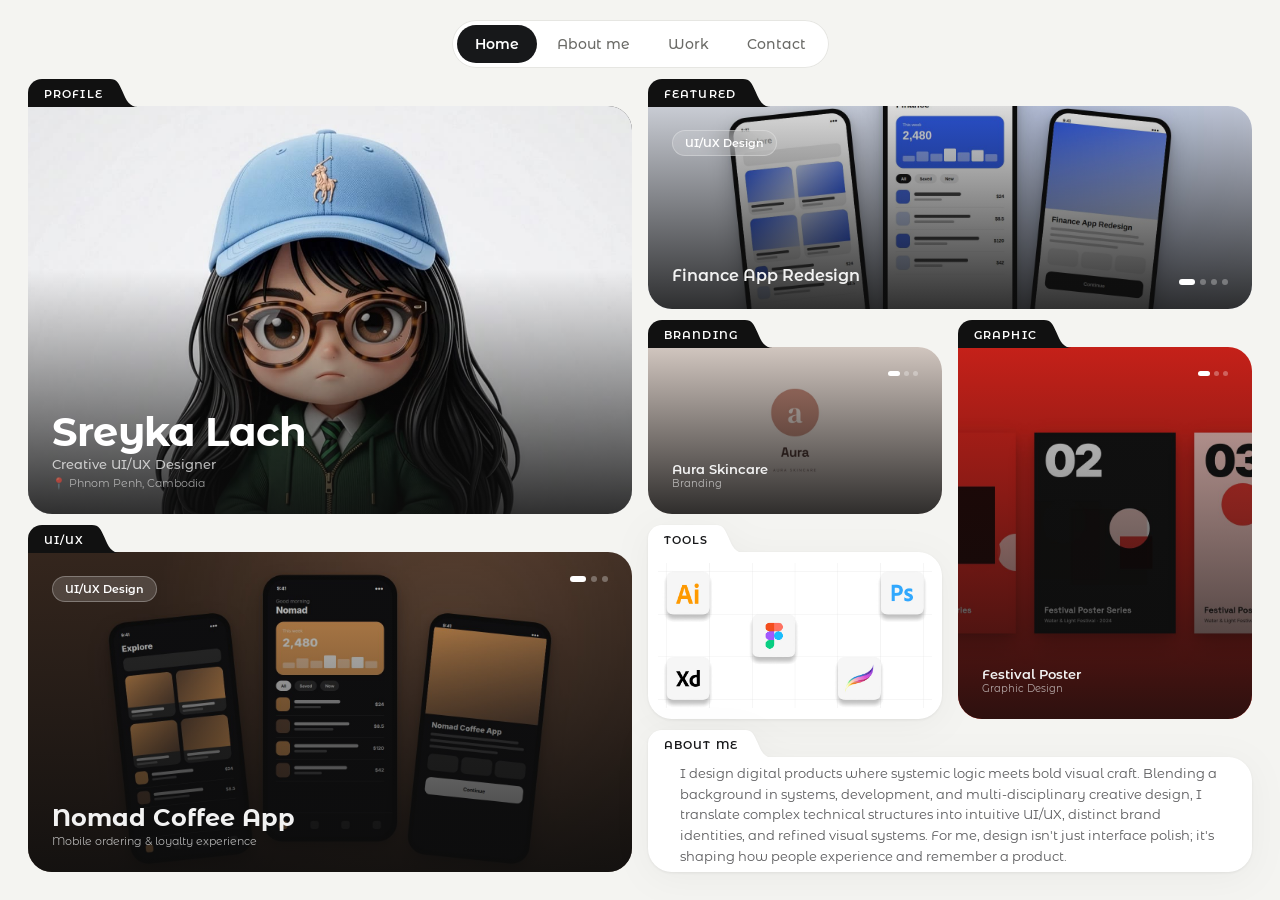
==== commit e4849c62: "One-page fit on laptops; remove name and dot from the top bar Stacked/scrolling layouts are now for " ====
--- a/index.html
+++ b/index.html
@@ -8,7 +8,7 @@
 <link rel="preconnect" href="https://fonts.googleapis.com">
 <link rel="preconnect" href="https://fonts.gstatic.com" crossorigin>
 <link href="https://fonts.googleapis.com/css2?family=Montserrat+Alternates:wght@400;500;600;700&family=Noto+Sans+Khmer:wght@400;500;600;700&display=swap" rel="stylesheet">
-<link rel="stylesheet" href="css/style-v96.css">
+<link rel="stylesheet" href="css/style-v97.css">
 </head>
 <body>
 
@@ -16,7 +16,6 @@
 
   <!-- NAV -->
   <div class="nav-wrap">
-    <a href="./" class="brand" aria-label="Sreyka Lach, home"><span class="brand-dot"></span><span class="brand-name">Sreyka Lach</span></a>
     <button type="button" id="nav-hamburger" class="nav-hamburger" aria-label="Menu" aria-expanded="false">
       <span></span><span></span><span></span>
     </button>
@@ -136,7 +135,7 @@
 
     <!-- ============ WORK VIEW ============ -->
     <section id="view-work" class="view" data-view-panel="work" hidden>
-      <!-- Folder drawer: built by js/main-v30.js from the projects in js/work-projects-v7.js -->
+      <!-- Folder drawer: built by js/main-v31.js from the projects in js/work-projects-v7.js -->
       <div id="work-stage" class="drawer-stage"></div>
     </section>
 
@@ -259,6 +258,6 @@
 </div>
 
 <script src="js/work-projects-v7.js"></script>
-<script src="js/main-v30.js"></script>
+<script src="js/main-v31.js"></script>
 </body>
 </html>
--- a/css/style-v97.css
+++ b/css/style-v97.css
@@ -0,0 +1,1099 @@
+:root {
+  --accent: #FFFFFF;
+  --accent-soft: #E5E5E5;
+  --ink: #17181A;
+  --ink-soft: rgba(23,24,26,0.55);
+  --off-white: #F2F2F2;
+  --card-bg: #FFFFFF;
+  --page-bg: #F4F4F1;
+  --chip-bg: #F4F4F1;
+  --line: #E6E6E2;
+  --muted: #8A8A86;
+  --radius: 24px;
+
+  /* ---- folder-tab nav: tweak these to retune the whole component ---- */
+  --tab-height: 44px;
+  --tab-slant: 26px;          /* horizontal run of the outward-leaning right edge */
+  --tab-corner-radius: 18px;  /* rounded top-left corner of each tab */
+  --tab-curve-radius: 16px;   /* smooth curve where the slant meets the top edge */
+  --tab-active-bg: #FFFFFF;
+  --tab-active-color: #000000;
+  --tab-inactive-bg: #D9D9D9;
+  --tab-inactive-color: #999999;
+  --tab-hover-bg: #CFCFCF;
+  --tab-hover-color: #333333;
+  --tab-transition: 300ms ease-in-out;
+  --page-black: #F4F4F1;
+  --panel-radius-tl: 0px;
+  --panel-radius-other: 40px;
+}
+
+* { box-sizing: border-box; }
+
+html, body {
+  margin: 0;
+  background: var(--page-black);
+  font-family: 'Montserrat Alternates', sans-serif;
+  color: var(--ink);
+}
+
+html[lang="km"], html[lang="km"] body {
+  font-family: 'Noto Sans Khmer', sans-serif;
+}
+
+a { color: #17181A; text-decoration: underline; }
+a:hover { color: #555555; }
+
+button { font-family: inherit; }
+
+img { max-width: 100%; display: block; }
+
+@keyframes fadeUp {
+  from { opacity: 0; transform: translateY(16px); }
+  to { opacity: 1; transform: translateY(0); }
+}
+@keyframes slideUpForm {
+  from { transform: translateY(100%); }
+  to { transform: translateY(0); }
+}
+@keyframes fadeInOverlay {
+  from { opacity: 0; }
+  to { opacity: 1; }
+}
+
+#page-root {
+  height: 100vh;
+  min-height: 100vh;
+  overflow: hidden;
+  box-sizing: border-box;
+  background: var(--page-black);
+  padding: 20px 28px 28px;
+  display: flex;
+  flex-direction: column;
+  gap: 20px;
+}
+
+/* ---------- FOLDER COVER PANEL ---------- */
+.folder-panel {
+  flex: 1;
+  min-height: 0;
+  background: transparent;
+  padding: 0;
+  display: flex;
+  flex-direction: column;
+}
+
+/* ---------- NAV (folder tabs) ---------- */
+.nav-wrap {
+  display: flex; justify-content: space-between; align-items: center; gap: 16px;
+  flex-shrink: 0; flex-wrap: wrap; width: 100%; position: relative;
+  padding: 0;
+}
+
+.lang-switch {
+  display: flex;
+  align-items: center;
+  gap: 8px;
+  border: none;
+  cursor: pointer;
+  padding: 5px;
+  flex-shrink: 0;
+  background: #FFFFFF;
+  border-radius: 999px;
+  box-shadow: inset 0 0 0 1px var(--line);
+}
+.lang-switch-opt {
+  display: flex;
+  align-items: center;
+  justify-content: center;
+  font-size: 12px;
+  font-weight: 700;
+  color: #17181A;
+  width: 27px;
+  height: 27px;
+  border-radius: 50%;
+  transition: all .25s ease;
+}
+.lang-switch-opt.is-active {
+  background: #0D0D0D;
+  color: #FFFFFF;
+  font-weight: 700;
+}
+
+#nav-pill {
+  display: inline-flex;
+  align-items: center;
+  gap: 2px;
+  background: #FFFFFF;
+  border: none;
+  border-radius: 999px;
+  padding: 5px;
+  box-shadow: inset 0 0 0 1px var(--line);
+}
+
+.nav-hamburger {
+  display: none;
+  flex-direction: column;
+  justify-content: center;
+  align-items: center;
+  gap: 4px;
+  width: 42px;
+  height: 42px;
+  flex-shrink: 0;
+  border: none;
+  cursor: pointer;
+  background: #FFFFFF;
+  border-radius: 50%;
+  box-shadow: 0 4px 20px rgba(0,0,0,0.08);
+}
+.nav-hamburger span {
+  display: block;
+  width: 16px;
+  height: 2px;
+  border-radius: 2px;
+  background: #17181A;
+}
+
+.nav-wrap { justify-content: center; }
+/* KH/EN switch (hidden while English-only) pins to the right without moving the centred menu */
+.nav-end { position: absolute; right: 0; top: 50%; transform: translateY(-50%); }
+
+/* Menu: plain pill buttons inside the white #nav-pill; the active one is solid black */
+.nav-btn {
+  appearance: none;
+  border: none;
+  cursor: pointer;
+  font-size: 14px;
+  font-weight: 500;
+  height: 38px;
+  padding: 0 18px;
+  background: transparent;
+  color: #6B6B67;
+  display: flex;
+  align-items: center;
+  justify-content: center;
+  border-radius: 999px;
+  transition: background 200ms ease, color 200ms ease;
+  position: relative;
+  min-width: 0;
+  white-space: nowrap;
+}
+.nav-btn:not(.is-active):hover { background: var(--chip-bg); color: var(--ink); }
+.nav-btn.is-active { background: var(--ink); color: #FFFFFF; font-weight: 600; }
+.nav-btn:focus-visible { outline: 2px solid #4C9EFF; outline-offset: 2px; }
+.nav-btn-label {
+  display: inline-block;
+  min-width: 0;
+  max-width: 100%;
+  overflow: hidden;
+  text-overflow: ellipsis;
+  white-space: nowrap;
+}
+
+
+/* ---------- VIEW STAGE ---------- */
+.view-stage { flex: 1; min-height: 0; height: 100%; }
+.view { animation: fadeUp .4s ease both; height: 100%; }
+
+/* ---------- BENTO GRID BASE ---------- */
+/* Height is a percentage of the flex-computed .view-stage size (not a
+   vh-based guess) so it always exactly fills whatever room is actually
+   left below the nav on desktop, with no scrollbar. Overridden back to
+   auto-height/scrollable at tablet and mobile widths further down. */
+.bento-grid {
+  display: grid;
+  gap: 16px;
+  height: 100%;
+  min-height: 0;
+}
+
+.card {
+  position: relative;
+  border: none;
+  background: var(--card-bg);
+  box-shadow: inset 0 0 0 1px var(--line);
+  transition: box-shadow .3s ease;
+  animation: fadeUp .5s ease both;
+}
+.card-white:hover { box-shadow: inset 0 0 0 1px #D2D2CD; }
+/* photo cards: a slow zoom on hover instead of lifting the card */
+.card-photo .photo-underlay, .card-photo .photo-img { transition: transform .8s cubic-bezier(.2,.7,.2,1), background-image .6s ease; }
+.card-photo:hover .photo-underlay, .card-photo:not(.contact-card):hover .photo-img { transform: scale(1.03); }
+
+.card-white {
+  border-radius: var(--radius);
+  padding: 24px;
+  display: flex;
+  flex-direction: column;
+  gap: 6px;
+}
+
+.card-photo {
+  overflow: hidden;
+  border-radius: var(--radius);
+  box-shadow: none;
+  isolation: isolate;
+}
+
+.photo-underlay { position: absolute; inset: 0; transition: background-image .6s ease; }
+.photo-img {
+  position: absolute;
+  inset: 0;
+  width: 100%;
+  height: 100%;
+  object-fit: cover;
+}
+.photo-scrim {
+  position: absolute; inset: 0; pointer-events: none;
+  background: linear-gradient(180deg, transparent 40%, rgba(13,13,13,0.85) 100%);
+}
+.photo-scrim--soft {
+  background: linear-gradient(180deg, rgba(13,13,13,0.15) 0%, rgba(13,13,13,0.85) 100%);
+}
+.corner-dot { display: none; }
+
+.photo-content {
+  position: relative; z-index: 1; height: 100%;
+  display: flex; flex-direction: column; justify-content: flex-end;
+  padding: 24px; gap: 4px; color: var(--off-white);
+}
+.photo-content--between { justify-content: space-between; }
+
+
+.display-name {
+  font-size: clamp(24px, 4.5vh, 40px); font-weight: 700; letter-spacing: -0.02em;
+  line-height: 1; color: #FFFFFF;
+}
+.role-line { font-size: 13px; color: rgba(245,245,245,0.75); font-weight: 500; }
+.loc-line { font-size: 11px; color: rgba(245,245,245,0.6); }
+
+.tag-chip {
+  display: inline-flex; width: fit-content; font-size: 11px; font-weight: 600;
+  padding: 5px 12px; border-radius: 999px; color: #FFFFFF;
+  background: rgba(255,255,255,0.16); border: 1px solid rgba(255,255,255,0.28);
+  backdrop-filter: blur(12px); -webkit-backdrop-filter: blur(12px);
+}
+.row-between { display: flex; justify-content: space-between; align-items: flex-end; }
+.row-start { display: flex; justify-content: space-between; align-items: flex-start; }
+.proj-title { font-size: 16px; font-weight: 600; color: var(--off-white); }
+.proj-title--lg { font-size: clamp(18px, 3.2vh, 24px); font-weight: 700; }
+.proj-title--sm { font-size: 13px; font-weight: 600; }
+.proj-desc { font-size: 11px; color: rgba(245,245,245,0.7); margin-top: 2px; }
+.proj-tag-sm { font-size: 10px; color: rgba(245,245,245,0.65); }
+
+.dots { display: flex; gap: 5px; }
+.dots--end { justify-content: flex-end; gap: 4px; }
+.dot {
+  width: 6px; height: 6px; border-radius: 50%; cursor: pointer; border: none; padding: 0;
+  background: rgba(255,255,255,0.3);
+}
+.dot { transition: width .3s ease, background .3s ease; }
+.dot.is-active { background: #FFFFFF; width: 16px; border-radius: 999px; }
+.dots--end .dot { width: 5px; height: 5px; }
+.dots--end .dot.is-active { width: 12px; }
+
+.label-sm {
+  font-size: 11px; font-weight: 600; color: var(--muted);
+  text-transform: uppercase; letter-spacing: 0.1em; margin-bottom: 10px;
+}
+html[lang="km"] .label-sm { text-transform: none; letter-spacing: 0; font-size: 12px; }
+.chip-row { display: flex; flex-wrap: wrap; gap: 5px; }
+.chip {
+  font-size: 11px; font-weight: 500; padding: 5px 11px; border-radius: 999px;
+  background: var(--chip-bg); border: none; color: var(--ink);
+}
+.bio-text { font-size: clamp(11px, 1.45vh, 13px); line-height: 1.6; color: rgba(23,24,26,0.72); padding: 8px; }
+
+/* ---------- HOME GRID ---------- */
+#home-grid {
+  grid-template-columns: repeat(4, 1fr);
+  grid-template-rows: minmax(70px,1.15fr) minmax(70px,0.95fr) minmax(70px,0.95fr) minmax(60px,0.65fr);
+}
+
+/* ---------- WORK: FOLDER DRAWER ---------- */
+/* Folders styled like the top menu tabs: the same silhouette (rounded
+   top-left, slanted curved right edge, scaled to the tab height), no
+   outlines - each tab runs straight into its own body in one solid
+   colour - all white with black text. Hover turns a folder black with
+   white text. Each .folder box is only its visible band; its body runs
+   just far enough down to tuck under the next folder (or the shelf).
+   On desktop the bands share the panel's height so everything fits
+   without scrolling. Content comes from the js/work-projects-v*.js
+   data file. */
+.drawer-stage { height: 100%; }
+.folder-stack {
+  --band-max: 64px;    /* tallest a folder band gets when there's room */
+  --stack-inset: 40px; /* folders sit this far inside the shelf's ends */
+  --tab-w: 0.34;       /* tab width, as a fraction of folder width */
+  height: 100%;
+  display: flex; flex-direction: column; justify-content: flex-end;
+  padding: 6px var(--stack-inset) 0;
+}
+.folder {
+  --p: var(--p-d);
+  --shade: #FFFFFF;
+  --ink: #111111;
+  /* cqw/cqh = this folder's band, used to size the tab and its text */
+  container-type: size;
+  --th: min(46px, 100cqh * 0.74);   /* tab height */
+  --r: calc(var(--th) * 0.3);       /* edge inset unit */
+  position: relative; display: block;
+  flex: 1 1 0; min-height: 0; max-height: var(--band-max);
+  color: var(--ink); text-decoration: none; outline: none; cursor: pointer;
+  /* soft shadow along the folder's top edge: with every folder white,
+     this is what separates each sheet from the one behind it */
+  filter: drop-shadow(0 -2px 5px rgba(0,0,0,0.16));
+}
+/* color set here too: the global a:hover rule would otherwise grey the text */
+.folder:hover, .folder:focus-visible { --shade: #111111; --ink: #FFFFFF; color: var(--ink); }
+.folder.is-lifted { visibility: hidden; }
+/* Only the top (backmost) folder gets rounded top corners; the rest stay
+   square so the stack's sides read as one straight edge. Radius = --r,
+   so even an edge tab (inset by at least --r) starts clear of the curve. */
+.folder:first-child .folder-body { border-radius: var(--r) var(--r) 0 0; }
+.folder-body, .folder-tab { background: var(--shade); transition: background-color 200ms ease, color 200ms ease; }
+.folder-body {
+  position: absolute; top: var(--th); left: 0; right: 0;
+
+  /* reaches one tab-height past the band: down to where the next
+     folder's own body begins */
+  bottom: calc(-1 * var(--th));
+}
+.folder-tab {
+  position: absolute; z-index: 1;
+  /* +1px overlaps the body so no hairline shows between them */
+  top: 0; height: calc(var(--th) + 1px);
+  /* Same width for every tab; --p places it along the folder (0 = left,
+     1 = right), kept two inset units inside the edges. */
+  width: calc(var(--tab-w) * 100cqw);
+  left: calc(2 * var(--r) + var(--p) * (100% - 4 * var(--r)));
+  transform: translateX(calc(var(--p) * -100%));
+  display: flex; align-items: center; justify-content: space-between;
+  gap: calc(var(--th) * 0.3);
+  /* right padding clears the slanted edge */
+  padding: 0 calc(var(--th) * 0.75) 0 calc(var(--th) * 0.45);
+  clip-path: polygon(
+    0 calc(var(--th) * 0.4091),
+    calc(var(--th) * 0.0030) calc(var(--th) * 0.3598),
+    calc(var(--th) * 0.0118) calc(var(--th) * 0.3111),
+    calc(var(--th) * 0.0266) calc(var(--th) * 0.2641),
+    calc(var(--th) * 0.0468) calc(var(--th) * 0.2189),
+    calc(var(--th) * 0.0725) calc(var(--th) * 0.1766),
+    calc(var(--th) * 0.1030) calc(var(--th) * 0.1377),
+    calc(var(--th) * 0.1377) calc(var(--th) * 0.1030),
+    calc(var(--th) * 0.1766) calc(var(--th) * 0.0725),
+    calc(var(--th) * 0.2189) calc(var(--th) * 0.0468),
+    calc(var(--th) * 0.2641) calc(var(--th) * 0.0266),
+    calc(var(--th) * 0.3111) calc(var(--th) * 0.0118),
+    calc(var(--th) * 0.3598) calc(var(--th) * 0.0030),
+    calc(var(--th) * 0.4091) 0,
+    calc(100% - var(--th) * 0.9545) 0,
+    calc(100% - var(--th) * 0.9123) calc(var(--th) * 0.0011),
+    calc(100% - var(--th) * 0.8714) calc(var(--th) * 0.0043),
+    calc(100% - var(--th) * 0.8318) calc(var(--th) * 0.0098),
+    calc(100% - var(--th) * 0.7934) calc(var(--th) * 0.0173),
+    calc(100% - var(--th) * 0.7561) calc(var(--th) * 0.0270),
+    calc(100% - var(--th) * 0.7200) calc(var(--th) * 0.0391),
+    calc(100% - var(--th) * 0.6855) calc(var(--th) * 0.0530),
+    calc(100% - var(--th) * 0.6518) calc(var(--th) * 0.0693),
+    calc(100% - var(--th) * 0.6195) calc(var(--th) * 0.0877),
+    calc(100% - var(--th) * 0.5886) calc(var(--th) * 0.1082),
+    calc(100% - var(--th) * 0.5586) calc(var(--th) * 0.1311),
+    calc(100% - var(--th) * 0.5302) calc(var(--th) * 0.1559),
+    calc(100% - var(--th) * 0.5030) calc(var(--th) * 0.1830),
+    calc(100% - var(--th) * 0.4768) calc(var(--th) * 0.2123),
+    calc(100% - var(--th) * 0.4518) calc(var(--th) * 0.2436),
+    calc(100% - var(--th) * 0.4282) calc(var(--th) * 0.2773),
+    calc(100% - var(--th) * 0.4059) calc(var(--th) * 0.3130),
+    100% 100%,
+    0 100%
+  );
+}
+.folder-title {
+  position: relative; min-width: 0;
+  overflow: hidden; text-overflow: ellipsis; white-space: nowrap;
+  font-size: clamp(11px, var(--th) * 0.38, 18px); font-weight: 600; line-height: 1.3;
+}
+.folder-tag {
+  position: relative; flex: none;
+  font-size: clamp(9px, var(--th) * 0.25, 12px); font-weight: 500; line-height: 1.3;
+  opacity: 0.7; white-space: nowrap;
+}
+.folder:focus-visible .folder-title { text-decoration: underline; text-underline-offset: 3px; }
+/* Drawer front: full panel width, flush with the panel's bottom edge
+   (cancels the panel's 24px side / 18px bottom padding). */
+.drawer-shelf {
+  position: relative; flex: none; z-index: 1;
+  height: clamp(56px, 9vh, 96px);
+  margin: 0 calc(-1 * var(--stack-inset));
+  background: #FFFFFF; box-shadow: 0 -6px 16px rgba(0,0,0,0.06), inset 0 0 0 1px var(--line);
+  border-radius: 0 0 var(--radius) var(--radius);
+}
+.drawer-handle {
+  position: absolute; left: 50%; top: 50%; width: 20%; height: clamp(12px, 2vh, 20px);
+  border-radius: 999px; background: #E6E6E2; transform: translate(-50%, -50%);
+}
+
+/* ---------- WORK: PROJECT DETAIL ---------- */
+html.wd-lock, html.wd-lock body { overflow: hidden; }
+.work-detail { position: fixed; inset: 0; z-index: 1000; }
+.wd-backdrop {
+  position: absolute; inset: 0;
+  background: rgba(0,0,0,0.6);
+  backdrop-filter: blur(6px); -webkit-backdrop-filter: blur(6px);
+  opacity: 0; transition: opacity 500ms ease-in-out;
+}
+.wd-sheet {
+  position: absolute; inset: 16px;
+  background: #FFFFFF; color: var(--ink); border-radius: var(--radius);
+  overflow-y: auto; overscroll-behavior: contain;
+  opacity: 0; transition: opacity 360ms ease-in-out;
+}
+.work-detail.is-open .wd-backdrop, .work-detail.is-open .wd-sheet { opacity: 1; }
+.wd-sheet.is-swapping { animation: wdSwap 360ms ease both; }
+@keyframes wdSwap { from { opacity: 0; } to { opacity: 1; } }
+.wd-close {
+  position: sticky; top: 16px; z-index: 5;
+  /* block-level so the negative bottom margin pulls the hero up under it */
+  margin: 16px 0 -56px 16px; width: max-content;
+  display: flex; align-items: center; gap: 8px;
+  height: 40px; padding: 0 16px 0 12px; border-radius: 999px;
+  background: rgba(255,255,255,0.92); color: #111;
+  border: 1px solid rgba(0,0,0,0.12);
+  backdrop-filter: blur(10px); -webkit-backdrop-filter: blur(10px);
+  font: inherit; font-size: 13px; font-weight: 600; cursor: pointer;
+}
+.wd-close:hover { background: #FFFFFF; }
+.wd-close-x { font-size: 15px; line-height: 1; }
+.wd-hero {
+  position: relative; overflow: hidden;
+  height: min(64vh, 560px); min-height: 300px;
+  border-radius: 20px 20px 0 0;
+  background-size: cover; background-position: center;
+  color: #FFFFFF;
+}
+.wd-hero[data-tone="light"] { color: #111; }
+.wd-hero.is-hidden { visibility: hidden; }
+.wd-title {
+  position: absolute; left: 48px; right: 48px; bottom: 40px; margin: 0;
+  font-size: clamp(34px, 5.6vw, 76px); font-weight: 700; line-height: 1.05;
+}
+.wd-hero-tag { position: absolute; top: 28px; right: 32px; font-size: 13px; font-weight: 500; opacity: 0.8; }
+.wd-ph-label {
+  position: absolute; right: 32px; bottom: 32px;
+  font-size: 11px; font-weight: 600; letter-spacing: 0.06em; opacity: 0.5;
+  border: 1px dashed currentColor; border-radius: 6px; padding: 4px 8px;
+}
+.wd-body {
+  max-width: 1040px; margin: 0 auto; padding: 48px 48px 64px;
+  opacity: 0; transform: translateY(14px);
+  transition: opacity 420ms ease 180ms, transform 420ms ease 180ms;
+}
+.work-detail.is-open .wd-body { opacity: 1; transform: none; }
+.wd-meta {
+  display: grid; grid-template-columns: repeat(4, 1fr); gap: 24px; margin: 0;
+  padding-bottom: 32px; border-bottom: 1px solid #E6E6E6;
+}
+.wd-meta dt { font-size: 11px; font-weight: 600; letter-spacing: 0.06em; color: var(--ink-soft); }
+.wd-meta dd { margin: 6px 0 0; font-size: 15px; font-weight: 600; }
+.wd-lead { margin: 40px 0 0; font-size: clamp(18px, 2vw, 24px); line-height: 1.5; }
+.wd-two { display: grid; grid-template-columns: 1fr 1fr; gap: 40px; }
+.wd-section { margin-top: 44px; }
+.wd-h2 { margin: 0 0 12px; font-size: 12px; font-weight: 600; letter-spacing: 0.08em; color: var(--ink-soft); }
+.wd-text { margin: 0; font-size: 15px; line-height: 1.65; color: rgba(23,24,26,0.85); }
+.wd-screens { display: grid; grid-template-columns: repeat(2, 1fr); gap: 16px; }
+.wd-shot {
+  aspect-ratio: 4 / 3; border-radius: 14px; overflow: hidden; background: #F2F2F2;
+  display: flex; align-items: center; justify-content: center;
+  font-size: 12px; font-weight: 600; color: rgba(0,0,0,0.35);
+}
+.wd-shot img { width: 100%; height: 100%; object-fit: cover; }
+/* an odd last image spans the full row */
+.wd-shot:nth-child(odd):last-child { grid-column: 1 / -1; aspect-ratio: 16 / 9; }
+.wd-tools { display: flex; flex-wrap: wrap; gap: 10px; }
+.wd-tool {
+  display: inline-flex; align-items: center; gap: 8px;
+  padding: 6px 14px 6px 6px; border-radius: 999px; background: #F2F2F2;
+  font-size: 13px; font-weight: 600;
+}
+.wd-tool svg { width: 30px; height: 30px; padding: 3px; border-radius: 8px; background: #FFFFFF; box-sizing: border-box; }
+.wd-pager { display: grid; grid-template-columns: 1fr 1fr; gap: 16px; margin-top: 64px; }
+.wd-pager button {
+  display: flex; flex-direction: column; gap: 6px; align-items: flex-start;
+  padding: 20px 24px; border-radius: 16px; border: 1.5px solid #111;
+  background: #FFFFFF; color: #111; font: inherit; text-align: left; cursor: pointer;
+  transition: background 200ms ease, color 200ms ease;
+}
+.wd-pager button.wd-next { align-items: flex-end; text-align: right; }
+.wd-pager button:hover, .wd-pager button:focus-visible { background: #111; color: #FFFFFF; }
+.wd-pager small { font-size: 11px; font-weight: 600; letter-spacing: 0.06em; opacity: 0.6; }
+.wd-pager strong { font-size: 18px; font-weight: 700; }
+/* Shared-element ghost: the folder tab morphing into the detail hero. */
+.wd-ghost { position: fixed; z-index: 1001; overflow: hidden; pointer-events: none; }
+.wd-ghost-fill { position: absolute; inset: 0; background-size: cover; background-position: center; }
+.wd-ghost-title { position: absolute; font-weight: 700; line-height: 1.05; white-space: nowrap; }
+@media (prefers-reduced-motion: reduce) {
+  .wd-backdrop, .wd-sheet, .wd-body { transition: none; }
+}
+
+/* ---------- ABOUT GRID ---------- */
+.about-grid {
+  grid-template-columns: repeat(4, 1fr);
+  /* Bottom row (Skills/Hobbies) only as tall as its content, so the
+     Education/Experience cards above get the rest of the height. */
+  grid-template-rows: 1fr 1fr auto;
+}
+.about-portrait { position: relative; }
+.about-col { overflow: hidden; overflow-y: auto; }
+
+.timeline { display: flex; flex-direction: column; gap: 2px; }
+.timeline-item { display: flex; gap: 10px; }
+.timeline-dot-col { display: flex; flex-direction: column; align-items: center; flex-shrink: 0; width: 10px; }
+.timeline-dot { width: 10px; height: 10px; border-radius: 50%; background: #FFFFFF; box-shadow: inset 0 0 0 2px var(--ink); flex-shrink: 0; }
+.timeline-line { width: 1px; flex: 1; background: var(--line); margin-top: 4px; }
+.timeline-body { padding-bottom: 16px; }
+.timeline-title { font-size: 12px; font-weight: 700; color: var(--ink); }
+.timeline-text { font-size: 10px; line-height: 1.6; color: rgba(23,24,26,0.6); margin-top: 4px; }
+
+.timeline--sm .timeline-item { gap: 8px; }
+.timeline--sm .timeline-dot-col { width: 8px; }
+.timeline--sm .timeline-dot { width: 8px; height: 8px; }
+.timeline--sm .timeline-body { padding-bottom: 10px; }
+.timeline--sm .timeline-title { font-size: 12px; font-weight: 600; }
+.timeline--sm .timeline-sub { font-size: 10px; color: var(--ink-soft); }
+.timeline--sm .timeline-sub a { color: #17181A; font-weight: 600; }
+
+.chip-row--sm .chip { font-size: 10px; padding: 4px 9px; }
+
+.tools-card { position: relative; }
+.select-frame, .select-dot { display: none; }
+/* Tool grid artwork, scaled to fit the card. Negative margins let it use
+   most of the card's padding too (stopping short of the dashed frame),
+   so the icons read as large as possible at every card size. */
+.tools-img {
+  --bleed: 14px;
+  position: relative; z-index: 1;
+  flex: 1; min-height: 0;
+  margin: calc(-1 * var(--bleed));
+  width: calc(100% + 2 * var(--bleed)); max-width: none;
+  object-fit: contain;
+}
+.soft-skills { display: flex; flex-direction: column; gap: 4px; margin-top: 14px; }
+.soft-skill {
+  display: flex; align-items: center; gap: 8px; font-size: 10px; font-weight: 500;
+  padding: 5px 10px; border-radius: 999px;
+  background: var(--chip-bg); color: #17181A;
+}
+.soft-skill svg { width: 13px; height: 13px; flex-shrink: 0; }
+
+/* ---------- CONTACT ---------- */
+.contact-grid { grid-template-columns: 1fr; grid-template-rows: 1fr; }
+.contact-card {
+  border-radius: var(--radius); color: var(--off-white); padding: 24px;
+  display: flex; flex-direction: column; justify-content: flex-end; gap: 16px;
+  background: #FFFFFF;
+  /* a real border (not an inset shadow) so the photo can't paint over it */
+  border: 1px solid var(--line);
+}
+.contact-card .photo-img { object-fit: contain; object-position: center bottom; }
+/* ---------- CONTACT HERO ---------- */
+/* "Let's [envelope] Work / Together", top-left of the contact card; the
+   illustration sits to its right (desktop) or below it (phones). */
+.contact-card .photo-img { object-position: 92% bottom; }
+.contact-hero {
+  position: relative; z-index: 2; margin-bottom: auto;
+  padding: clamp(8px, 2vw, 28px) clamp(8px, 2.4vw, 32px) 0;
+  color: #111;
+}
+.ch-title {
+  margin: 0; font-weight: 700; line-height: 0.98; letter-spacing: -0.035em;
+  font-size: clamp(44px, 6.6vw, 112px);
+}
+html[lang="km"] .ch-title { letter-spacing: 0; line-height: 1.3; }
+.ch-line { display: flex; align-items: center; flex-wrap: wrap; column-gap: 0.18em; }
+.ch-icon-wrap { position: relative; display: inline-flex; }
+/* envelope: amber tile with a white flap chevron; breathes gently */
+.ch-envelope {
+  /* buttons don't inherit font-size; the em sizes below need the headline's */
+  font-size: inherit;
+  width: 1.18em; height: 0.84em; padding: 0; border: 0; cursor: pointer;
+  border-radius: 0.2em; background: #F5B942;
+  display: inline-flex; align-items: center; justify-content: center;
+  box-shadow: 0 0.12em 0.3em rgba(245,185,66,0.35);
+  animation: chBreathe 2s ease-in-out infinite;
+  transition: transform 220ms ease, filter 220ms ease;
+}
+.ch-envelope svg { width: 62%; height: 62%; }
+/* the breathing animation would override transform, so hover drops it */
+.ch-envelope:hover, .ch-envelope:focus-visible { animation: none; transform: scale(1.1); filter: brightness(1.08); }
+.ch-envelope:focus-visible { outline: 3px solid #111; outline-offset: 4px; }
+.ch-envelope[aria-expanded="true"] { animation: none; }
+@keyframes chBreathe {
+  0%, 100% { transform: scale(1); box-shadow: 0 0.12em 0.3em rgba(245,185,66,0.35); }
+  50% { transform: scale(1.05); box-shadow: 0 0.14em 0.6em rgba(245,185,66,0.65); }
+}
+/* floating "You" / "Sreyka" pills with cursor pointers aimed at the icon */
+.ch-cursor { position: absolute; display: flex; align-items: center; gap: 2px; pointer-events: none; z-index: 1; }
+.ch-cursor--you { right: 82%; bottom: 96%; }
+.ch-cursor--me { left: 88%; top: 82%; }
+.ch-pointer { width: 14px; height: 14px; }
+.ch-cursor--you .ch-pointer { align-self: flex-end; margin-bottom: -8px; fill: #2E9E6B; }
+.ch-cursor--me .ch-pointer { align-self: flex-start; margin-top: -8px; fill: #F26B3A; }
+.ch-pill {
+  font-size: clamp(10px, 0.95vw, 13px); font-weight: 600; letter-spacing: 0;
+  line-height: 1; white-space: nowrap; color: #FFFFFF;
+  padding: 6px 12px; border-radius: 999px;
+}
+.ch-cursor--you .ch-pill { background: #2E9E6B; }
+.ch-cursor--me .ch-pill { background: #F26B3A; }
+/* supporting note + hand-drawn arrow */
+.ch-note {
+  position: relative; align-self: center; margin-left: 0.25em;
+  font-size: clamp(13px, 1.25vw, 18px); font-weight: 700; letter-spacing: 0; line-height: 1.3;
+}
+.ch-arrow {
+  position: absolute; left: -10%; top: 100%; width: clamp(70px, 7vw, 120px); height: auto;
+  stroke: #F5B942; transform: rotate(-8deg);
+}
+@media (prefers-reduced-motion: reduce) {
+  .ch-envelope { animation: none; }
+}
+
+.contact-scrim {
+  position: absolute; inset: 0; pointer-events: none;
+  /* Only darkens the bottom band behind the white social-link text - a
+     full-height fade washed out the whole illustration, making it look
+     blurry/foggy. */
+  background: linear-gradient(180deg, rgba(13,13,13,0) 62%, rgba(13,13,13,0.85) 100%);
+}
+.contact-content {
+  position: relative; z-index: 1;
+  display: flex; align-items: center; justify-content: space-between; flex-wrap: wrap; gap: 12px;
+}
+.say-hello-btn {
+  appearance: none; border: none; cursor: pointer;
+  background: #FFFFFF; color: #0D0D0D; font-size: 15px; font-weight: 600;
+  padding: 15px 26px; border-radius: 999px; width: fit-content;
+  display: inline-flex; align-items: center; gap: 10px;
+  transition: background .25s ease, color .25s ease;
+}
+.say-hello-btn:hover { background: var(--ink); color: #FFFFFF; }
+.say-hello-btn span { font-size: 15px; line-height: 1; }
+
+.social-row { display: flex; flex-wrap: wrap; justify-content: flex-end; gap: 10px; }
+.social-pill, .location-pill {
+  display: flex; align-items: center; gap: 8px;
+  background: rgba(255,255,255,0.14); border: 1px solid rgba(255,255,255,0.28);
+  backdrop-filter: blur(18px); -webkit-backdrop-filter: blur(18px);
+  border-radius: 999px; padding: 8px 14px 8px 8px;
+  transition: background .3s ease;
+  text-decoration: none;
+}
+.social-pill:hover { background: rgba(255,255,255,0.26); }
+.social-icon-badge {
+  width: 34px; height: 34px; border-radius: 50%; background: #FFFFFF;
+  display: flex; align-items: center; justify-content: center; flex-shrink: 0;
+  overflow: hidden;
+}
+.social-icon-badge img { width: 22px; height: 22px; object-fit: contain; filter: grayscale(100%); }
+.location-pill .social-icon-badge img { width: 24px; height: 24px; }
+.social-name { font-size: 11px; font-weight: 700; color: #F5F5F5; }
+.social-handle { font-family: monospace; font-size: 9px; color: rgba(245,245,245,0.7); letter-spacing: -0.01em; }
+
+.contact-form-overlay {
+  position: absolute; inset: 0; background: rgba(13,13,13,0.5); z-index: 50;
+  animation: fadeInOverlay .25s ease both;
+}
+.contact-form-sheet {
+  position: absolute; left: 0; right: 0; bottom: 0; z-index: 51;
+  animation: slideUpForm .35s cubic-bezier(.2,.8,.2,1) both;
+}
+.contact-form-inner {
+  width: 100%; background: #111111; color: #F5F5F5;
+  border-radius: var(--radius) var(--radius) 0 0; padding: 26px 26px 28px;
+  box-shadow: 0 -10px 40px rgba(0,0,0,0.3);
+  display: flex; flex-direction: column; gap: 12px;
+}
+.form-title { font-size: 24px; font-weight: 700; }
+.close-btn {
+  appearance: none; border: none; background: rgba(255,255,255,0.15); color: #F5F5F5;
+  width: 28px; height: 28px; border-radius: 50%; cursor: pointer; font-size: 14px; line-height: 1;
+}
+.form-email { font-size: 12px; opacity: 0.75; margin-top: -8px; }
+#contact-form { display: flex; flex-direction: column; gap: 12px; }
+.contact-form-field {
+  appearance: none; border: 1px solid rgba(255,255,255,0.14); background: rgba(255,255,255,0.06); color: #F5F5F5;
+  border-radius: 14px; padding: 12px 14px; font-family: inherit; font-size: 13px; outline: none; resize: none;
+}
+.contact-form-field::placeholder { color: rgba(245,245,245,0.45); }
+.contact-form-field:focus { border-color: rgba(255,255,255,0.5); }
+.send-btn {
+  appearance: none; border: none; cursor: pointer; background: #FFFFFF; color: #0D0D0D;
+  font-size: 14px; font-weight: 600; padding: 13px 20px; border-radius: 999px; margin-top: 4px;
+}
+
+.form-sent-msg {
+  font-size: 13px; font-weight: 600; color: #F5F5F5; background: rgba(255,255,255,0.12);
+  border-radius: 12px; padding: 12px 14px;
+}
+
+/* ---------- RESPONSIVE ---------- */
+/* Below desktop width the grid reflows into extra rows (tablet) or a
+   single stacked column (mobile) and genuinely needs to scroll - only
+   the full desktop layout above is required to fit in one screen. */
+@media (max-width: 900px), (max-width: 1100px) and (orientation: portrait) {
+  #page-root { height: auto; min-height: 100vh; overflow: visible; }
+  /* page scrolls at these widths, so bands get a fixed height instead
+     of sharing the panel's */
+  .drawer-stage { height: auto; }
+  .folder-stack { --tab-w: 0.45; --stack-inset: 24px; height: auto; padding-top: 10px; }
+  /* same width as each other, but a long title may stretch its tab */
+  .folder-tab { width: max-content; min-width: calc(var(--tab-w) * 100cqw); max-width: calc(100cqw - 4 * var(--r)); }
+  .folder { flex: none; height: 64px; max-height: none; }
+  .drawer-shelf { height: 96px; }
+}
+
+@media (max-width: 640px) {
+  .folder-stack { --tab-w: 0.62; --stack-inset: 6px; }
+  .folder { --p: var(--p-m); height: 62px; --th: 54px; --r: 12px; }
+  /* tag sits above the title, and the tab may grow past --tab-w, so
+     long titles fit on narrow screens */
+  .folder-tab {
+    width: max-content; min-width: calc(var(--tab-w) * 100cqw); max-width: calc(100cqw - 4 * var(--r));
+    flex-direction: column; align-items: flex-start; justify-content: center; gap: 2px;
+    padding: 0 calc(var(--th) * 0.75) 0 14px;
+  }
+  .folder-title { align-self: stretch; font-size: 15px; }
+  .folder-tag { order: -1; font-size: 10px; }
+  .drawer-shelf { height: 80px; }
+  .drawer-handle { height: 14px; width: 28%; }
+
+  .wd-sheet { inset: 0; border-radius: 0; }
+  .wd-hero { height: 52vh; min-height: 260px; border-radius: 0; }
+  .wd-title { left: 20px; right: 20px; bottom: 24px; }
+  .wd-hero-tag { top: 22px; right: 20px; font-size: 11px; }
+  .wd-ph-label { right: 20px; bottom: auto; top: 50%; }
+  .wd-body { padding: 28px 20px 48px; }
+  .wd-meta { grid-template-columns: repeat(2, 1fr); gap: 18px; }
+  .wd-two, .wd-screens, .wd-pager { grid-template-columns: 1fr; }
+  .wd-two { gap: 0; }
+}
+@media (max-width: 400px) {
+  .folder-stack { --stack-inset: 0px; }
+  .folder { --r: 9px; }
+  /* one radius from the edges instead of two, for a little more width */
+  .folder-tab {
+    padding: 0 calc(var(--th) * 0.7) 0 10px; max-width: calc(100cqw - 2 * var(--r));
+    left: calc(var(--r) + var(--p) * (100% - 2 * var(--r)));
+  }
+  .folder-title { font-size: 14px; }
+}
+@media (max-width: 340px) {
+  .folder-title { font-size: 11.5px; }
+}
+
+@media (max-width: 1100px) and (min-width: 901px) and (orientation: portrait) {
+  #home-grid {
+    grid-template-columns: repeat(2,1fr) !important;
+    grid-template-rows: none !important;
+    grid-auto-rows: minmax(150px,320px) !important;
+    grid-auto-flow: row !important;
+    height: auto !important;
+  }
+  #home-grid > div { grid-row: auto !important; }
+  #home-grid [data-span="2"] { grid-column: 1/3 !important; }
+  #home-grid [data-span="1"] { grid-column: span 1 !important; }
+  /* Full width: it has no 1-col partner in this 2-col flow, so at half
+     width it would leave a hole beside it. */
+  #home-grid .tools-card { grid-column: 1/3 !important; }
+  /* Last row (bio) hugs its text instead of a fixed 320px row. */
+  #home-grid { grid-template-rows: repeat(5, minmax(150px,320px)) auto !important; }
+  #home-grid > div:first-child { min-height: 320px !important; }
+  .bio-card { min-height: 0 !important; height: auto !important; align-self: start !important; }
+
+  /* text scale: tablet */
+  .display-name { font-size: clamp(22px, 4vh, 32px) !important; }
+  .proj-title--lg { font-size: clamp(16px, 2.6vh, 20px) !important; }
+  .role-line { font-size: 12px !important; }
+  .bio-text { font-size: 11px !important; }
+  .form-title { font-size: 20px !important; }
+}
+
+@media (max-width: 900px) {
+  /* one card per row, stacked vertically, no side-by-side pairs at any narrower-than-tablet width */
+  #home-grid, .about-grid {
+    display: grid !important;
+    grid-template-columns: 1fr !important;
+    grid-template-rows: none !important;
+    grid-auto-flow: row !important;
+    grid-auto-rows: minmax(280px,auto) !important;
+    height: auto !important;
+    gap: 12px !important;
+  }
+  #home-grid > div, .about-grid > div {
+    grid-column: 1/2 !important;
+    grid-row: auto !important;
+    min-height: 300px !important;
+    border-radius: var(--radius) !important;
+  }
+  .tools-card { height: 300px; }
+  .bio-card { min-height: 0 !important; height: auto !important; align-self: start !important; }
+  .corner-dot { display: none !important; }
+  .contact-grid { height: auto !important; min-height: calc(100vh - 100px) !important; }
+  /* contain + bottom so the illustration sits under the hero headline */
+  .contact-card .photo-img { object-fit: contain !important; object-position: center bottom !important; }
+  .ch-cursor--you { right: 80%; bottom: 86%; }
+  .ch-cursor--me { left: 80%; top: 86%; }
+  .ch-pill { padding: 4px 9px; }
+  .ch-pointer { width: 11px; height: 11px; }
+}
+
+/* Widened from 640px: at desktop tab sizing, the nav row (tabs + lang
+   switch) stops fitting on one line as low as ~780px (Khmer labels are
+   the worst case), and flex-wrap:wrap was pushing the switch onto its
+   own second line - leaving a tall gap between the tabs and the panel
+   below them. 800px keeps this compact/one-line nav active well above
+   that wrap point, with margin to spare. */
+@media (max-width: 800px) {
+  /* 1: nav stays folder-tab style on mobile, left-aligned; language switch stays put.
+     Active tab shows its full label; inactive tabs truncate so the row always fits
+     without horizontal scroll. */
+  .nav-hamburger { display: none !important; }
+  /* A bit more breathing room than the 10px base gap - the tabs now grow
+     to fill the row, so without this they sit right up against the
+     language switch pill. */
+  .nav-wrap { flex-wrap: nowrap !important; gap: 10px; }
+  #nav-pill {
+    display: inline-flex !important;
+    position: static;
+    flex-direction: row !important;
+    align-items: flex-end;
+    flex-wrap: nowrap !important;
+    width: auto;
+    flex: 0 1 auto;
+    min-width: 0;
+    gap: 2px;
+    padding: 4px !important;
+  }
+  .nav-btn { flex: 0 1 auto; min-width: 0; }
+  .nav-btn.is-active { flex-shrink: 0; }
+  .nav-end { position: static; transform: none; }
+
+  /* 3: cards hug at 16px on mobile */
+  .card-white, .photo-content, .contact-card { padding: 16px !important; }
+  .tools-img { --bleed: 8px; }
+
+  /* 5: mobile text scale, smaller than tablet */
+  .display-name { font-size: 24px !important; }
+  .role-line { font-size: 11px !important; }
+  .loc-line { font-size: 10px !important; }
+  .proj-title--lg { font-size: 16px !important; }
+  .proj-title { font-size: 14px !important; }
+  .proj-desc { font-size: 10px !important; }
+  .bio-text { font-size: 11px !important; padding: 14px !important; }
+  .timeline-title { font-size: 11px !important; }
+  .timeline-text { font-size: 9px !important; }
+
+  /* gap stays 0 here (not a mobile-breathing-room value) - a nonzero gap
+     between nav-wrap and folder-panel would separate the tabs from the
+     panel too, breaking the flush/no-seam rule that's required at every
+     width, not just desktop. The lang-switch pill gets its own lift via
+     its own margin-bottom instead, independent of this. */
+  #page-root { padding: 14px 14px 20px !important; gap: 14px !important; }
+
+  /* contact: icon-only social pills on mobile, no glass background */
+  .social-pill .social-name, .social-pill .social-handle,
+  .location-pill .social-name, .location-pill .social-handle { display: none !important; }
+  .social-pill, .location-pill {
+    padding: 0 !important;
+    background: none !important;
+    border: none !important;
+    backdrop-filter: none !important;
+    -webkit-backdrop-filter: none !important;
+    box-shadow: none !important;
+  }
+  .social-row { justify-content: center !important; }
+}
+
+/* Tab sizing is tiered separately from the rest of the ≤800px mobile-nav
+   styles above: a "moderate" compact size for tablet-ish widths where
+   there's still plenty of room (641-800px), and the much smaller icon-
+   like size (below) only for genuinely narrow phone widths. Using the
+   phone-sized tabs all the way up to 800px left them looking tiny and
+   lost in a lot of unused space at widths like 768px. */
+@media (max-width: 800px) and (min-width: 641px) {
+  .nav-btn { padding: 0 14px; font-size: 13px; height: 34px; }
+  /* Pill scales down alongside the tabs here - it was staying fixed at
+     full desktop size while the tabs shrank around it, so it looked
+     oversized/mismatched instead of belonging to the same nav row. */
+  .lang-switch { gap: 6px; padding: 4px; }
+  .lang-switch-opt { width: 23px; height: 23px; font-size: 11px; }
+}
+
+@media (max-width: 640px) {
+  /* Wide enough to show a full short word (or the meaningful first word
+     of a longer one) before the ellipsis - e.g. "ប្រវត្តិ..." - instead
+     of clipping to 1-2 characters. */
+  .nav-btn { max-width: 96px; padding: 0 11px; font-size: 12px; height: 32px; }
+  /* Floor, not a target: the longest label (Khmer "About",
+     ប្រវត្តិសង្ខេប) needs ~131px of content+padding box at this
+     font-size/padding - below that it truncates even with
+     flex-shrink:0 protecting it from flex competition, since max-width
+     itself becomes the binding constraint. */
+  .nav-btn.is-active { max-width: 140px; }
+  .lang-switch { gap: 4px; padding: 3px; }
+  .lang-switch-opt { width: 19px; height: 19px; font-size: 10px; }
+}
+
+@media (max-width: 480px) {
+  /* max-width bumped up from 76px to match the added padding, same as
+     the tier above, preserving the calibrated word-boundary truncation. */
+  .nav-btn { padding: 0 9px; font-size: 11.5px; max-width: 88px; height: 32px; }
+  /* Same floor as the tier above, scaled to this smaller font/padding -
+     the Khmer "About" label needs ~119px here; below that it truncates. */
+  .nav-btn.is-active { max-width: 130px; }
+  .lang-switch { gap: 3px; padding: 3px; }
+  .lang-switch-opt { width: 17px; height: 17px; font-size: 9px; }
+  #home-grid > div, .about-grid > div { min-height: 260px !important; }
+  .tools-card { height: 280px; }
+  .display-name { font-size: 21px !important; }
+}
+
+/* bio card hugs its text on tablet/phone (beats the #home-grid > div min-height) */
+@media (max-width: 900px), (max-width: 1100px) and (orientation: portrait) {
+  #home-grid > .bio-card { min-height: 0 !important; }
+}
+@media (max-width: 900px) {
+  /* rows size to their cards (each still has its own min-height), so the
+     short bio row doesn't leave a blank band at the bottom */
+  #home-grid { grid-auto-rows: auto !important; }
+}
+
+/* KH/EN switch is hidden while the site is English-only (KHMER_ENABLED in js/main-v*.js) */
+.lang-switch[hidden] { display: none; }
+
+
+/* =================================================================
+   FOLDER TOUCHES
+   The site's signature: every card is a folder with a named tab on
+   top. Tabs sit
+   above their card (bottom: 100%), so the cards don't clip
+   (photos and scrollers round/clip themselves instead), and the
+   grids leave a tab's height of room above each row.
+   ================================================================= */
+:root {
+  --tab-h: 28px;      /* card tab height */
+}
+
+/* ---- card tabs ---- */
+.card-tab {
+  position: absolute; left: 0; bottom: 100%; z-index: 3;
+  height: var(--tab-h); max-width: calc(100% - 40px);
+  display: flex; align-items: center;
+  padding: 2px 4px 0 16px;
+  background: var(--tab-bg, #FFFFFF); color: var(--tab-ink, var(--ink));
+  border-radius: 14px 0 0 0;
+  font-size: 11px; font-weight: 600; letter-spacing: 0.1em; text-transform: uppercase;
+  white-space: nowrap;
+  /* overlaps the card by 1px so no seam shows */
+  margin-bottom: -1px;
+}
+/* the leaning right edge */
+.card-tab::after {
+  content: ''; position: absolute; top: 0; bottom: 0;
+  /* S-curve wing: flat on top, flat where it meets the card. Overlaps
+     the tab by 1px so no seam shows. */
+  left: calc(100% - 1px); width: calc(var(--tab-h) * 1.3);
+  background: inherit;
+  -webkit-mask: url("data:image/svg+xml,%3Csvg xmlns='http://www.w3.org/2000/svg' viewBox='0 0 36 28' preserveAspectRatio='none'%3E%3Cpath d='M0 0H4C11 0 13 4.5 16.5 12.5C20 21 23.5 28 32 28H36V28H0Z'/%3E%3C/svg%3E") 0 0 / 100% 100% no-repeat; mask: url("data:image/svg+xml,%3Csvg xmlns='http://www.w3.org/2000/svg' viewBox='0 0 36 28' preserveAspectRatio='none'%3E%3Cpath d='M0 0H4C11 0 13 4.5 16.5 12.5C20 21 23.5 28 32 28H36V28H0Z'/%3E%3C/svg%3E") 0 0 / 100% 100% no-repeat;
+}
+html[lang="km"] .card-tab { letter-spacing: 0; text-transform: none; font-size: 12px; }
+/* About cards: their existing section label becomes the tab */
+.about-col > .label-sm {
+  position: absolute; left: 0; bottom: 100%; z-index: 3;
+  height: var(--tab-h); margin: 0 0 -1px;
+  display: flex; align-items: center; padding: 2px 4px 0 16px;
+  background: #FFFFFF; color: var(--ink); border-radius: 14px 0 0 0;
+}
+.about-col > .label-sm::after {
+  content: ''; position: absolute; top: 0; bottom: 0;
+  /* S-curve wing: flat on top, flat where it meets the card. Overlaps
+     the tab by 1px so no seam shows. */
+  left: calc(100% - 1px); width: calc(var(--tab-h) * 1.3);
+  background: inherit;
+  -webkit-mask: url("data:image/svg+xml,%3Csvg xmlns='http://www.w3.org/2000/svg' viewBox='0 0 36 28' preserveAspectRatio='none'%3E%3Cpath d='M0 0H4C11 0 13 4.5 16.5 12.5C20 21 23.5 28 32 28H36V28H0Z'/%3E%3C/svg%3E") 0 0 / 100% 100% no-repeat; mask: url("data:image/svg+xml,%3Csvg xmlns='http://www.w3.org/2000/svg' viewBox='0 0 36 28' preserveAspectRatio='none'%3E%3Cpath d='M0 0H4C11 0 13 4.5 16.5 12.5C20 21 23.5 28 32 28H36V28H0Z'/%3E%3C/svg%3E") 0 0 / 100% 100% no-repeat;
+}
+
+/* the corner under the tab is square, like a real folder */
+.card { border-top-left-radius: 0 !important; }
+
+/* white cards: one soft shadow around card + tab together */
+.card-white, .contact-card {
+  box-shadow: none; border: none;
+  filter: drop-shadow(0 1px 1.5px rgba(0,0,0,0.07)) drop-shadow(0 6px 18px rgba(0,0,0,0.04));
+}
+.card-white:hover { box-shadow: none; }
+
+/* photo cards: dark tab; the card can't clip, so the photo layers round themselves */
+.card-photo { --tab-bg: #111111; --tab-ink: #FFFFFF; overflow: visible; }
+.card-photo > .photo-underlay, .card-photo > .photo-img, .card-photo > .photo-scrim,
+.contact-scrim { border-radius: inherit; }
+.card-photo:hover .photo-underlay, .card-photo:not(.contact-card):hover .photo-img { transform: none; }
+.contact-card { --tab-bg: #FFFFFF; --tab-ink: var(--ink); }
+
+/* About: content scrolls inside, under the tab */
+.about-col { overflow: visible !important; }
+.col-scroll { flex: 1; min-height: 0; overflow-y: auto; display: flex; flex-direction: column; }
+
+/* contact form keeps sliding up inside the card's rounded shape */
+.contact-form-clip {
+  position: absolute; inset: 0; z-index: 50; overflow: hidden;
+  border-radius: inherit; pointer-events: none;
+}
+.contact-form-clip > * { pointer-events: auto; }
+
+/* room for the tabs: above the first row and between rows */
+#page-root { gap: 10px; }
+.bento-grid { padding-top: var(--tab-h); row-gap: calc(var(--tab-h) + 10px); }
+.contact-grid { padding-top: var(--tab-h); }
+
+@media (max-width: 900px), (max-width: 1100px) and (orientation: portrait) {
+  #home-grid, .about-grid { row-gap: calc(var(--tab-h) + 10px) !important; }
+}
+@media (max-width: 900px) {
+  #home-grid, .about-grid { row-gap: calc(var(--tab-h) + 8px) !important; }
+  #home-grid > div, .about-grid > div { border-top-left-radius: 0 !important; }
+  .about-col .col-scroll { overflow: visible; }
+}
+@media (max-width: 640px) {
+  :root { --tab-h: 26px; }
+  .card-tab, .about-col > .label-sm { font-size: 10px; padding-left: 14px; }
+}
+
+
+/* ---------- ONE-PAGE FIT ON SHORT SCREENS ----------
+   Laptops (often with 125-150% display scaling) can leave 500-700px of
+   height. Tighten the spacing so the whole bento still fits with no
+   scrolling; only below 480px tall does the page scroll instead of
+   squeezing the cards further. */
+@media (min-width: 901px) and (max-height: 820px), (min-width: 901px) and (max-width: 1100px) and (orientation: landscape) {
+  :root { --tab-h: 24px; }
+  #page-root { padding: 12px 20px 16px; gap: 6px; }
+  #nav-pill { padding: 4px; }
+  .nav-btn { height: 34px; font-size: 13px; }
+  .bento-grid { column-gap: 12px; row-gap: calc(var(--tab-h) + 6px); }
+  .card-tab, .about-col > .label-sm { font-size: 10px; padding-left: 14px; }
+  .card-white { padding: 16px 18px; }
+  .photo-content { padding: 18px; }
+  .bio-text { font-size: clamp(10px, 1.55vh, 12.5px); line-height: 1.5; padding: 2px; }
+  .display-name { font-size: clamp(22px, 5vh, 36px); }
+  #home-grid { grid-template-rows: minmax(60px,1.15fr) minmax(60px,0.95fr) minmax(60px,0.95fr) minmax(60px,0.75fr); }
+}
+@media (min-width: 901px) and (max-width: 1100px) and (orientation: landscape) {
+  .proj-title--lg { font-size: 18px; }
+  .proj-desc { display: none; }
+  .bio-text { font-size: clamp(9.5px, 1.45vh, 11.5px); }
+}
+@media (min-width: 901px) and (max-height: 480px) {
+  #page-root { height: 480px; min-height: 480px; overflow: visible; }
+}
